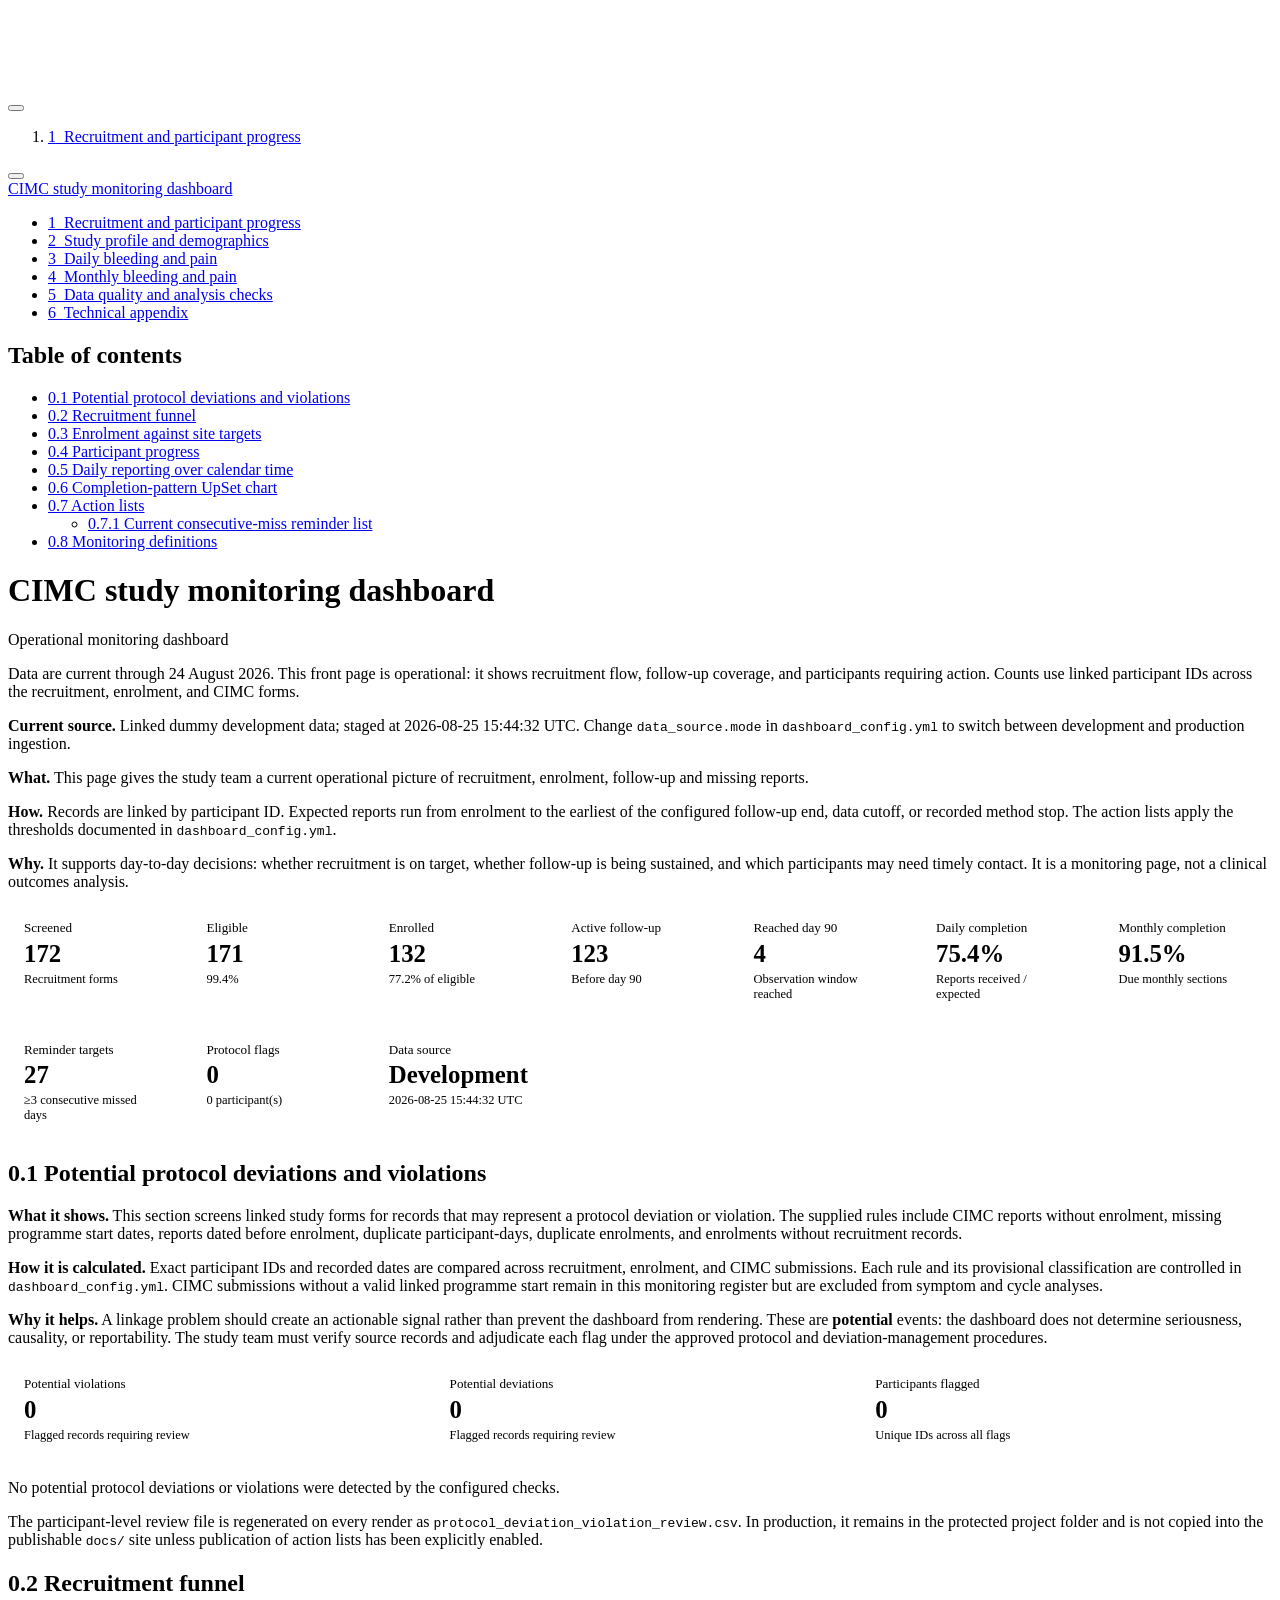
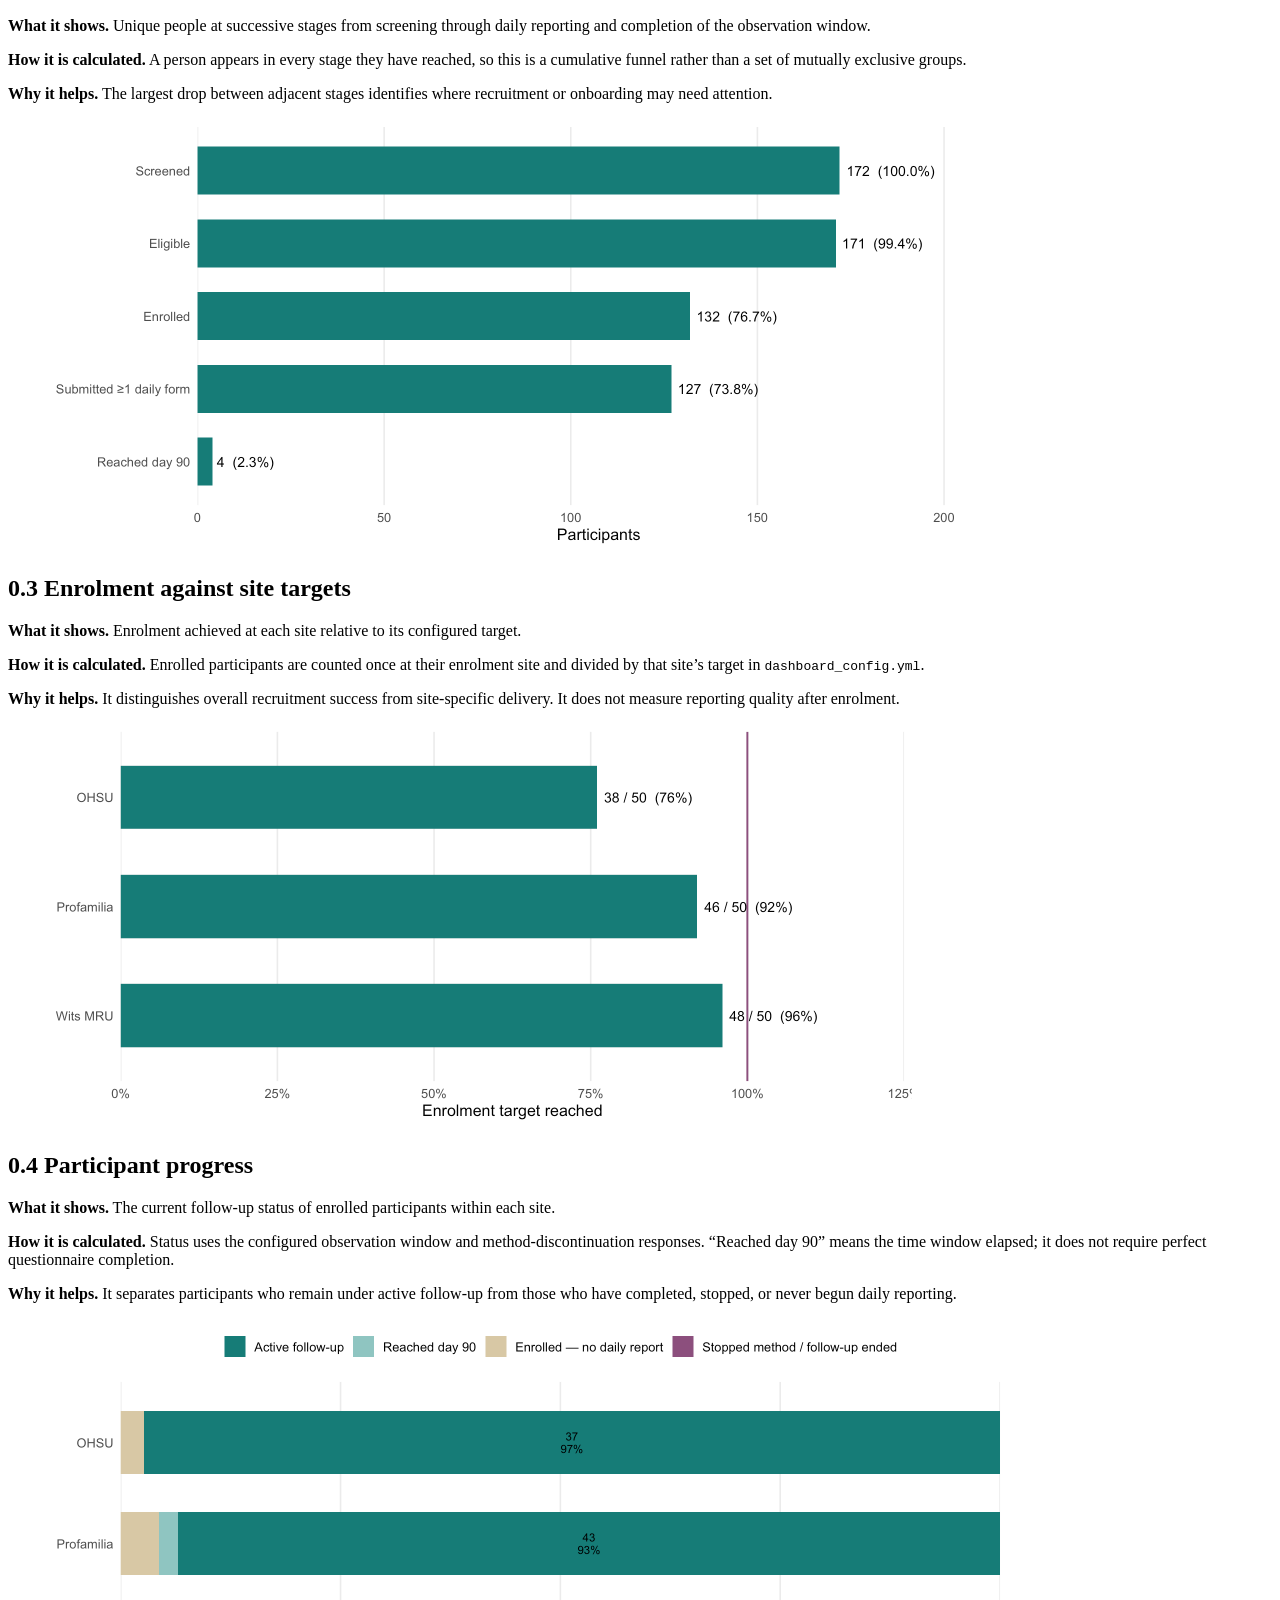
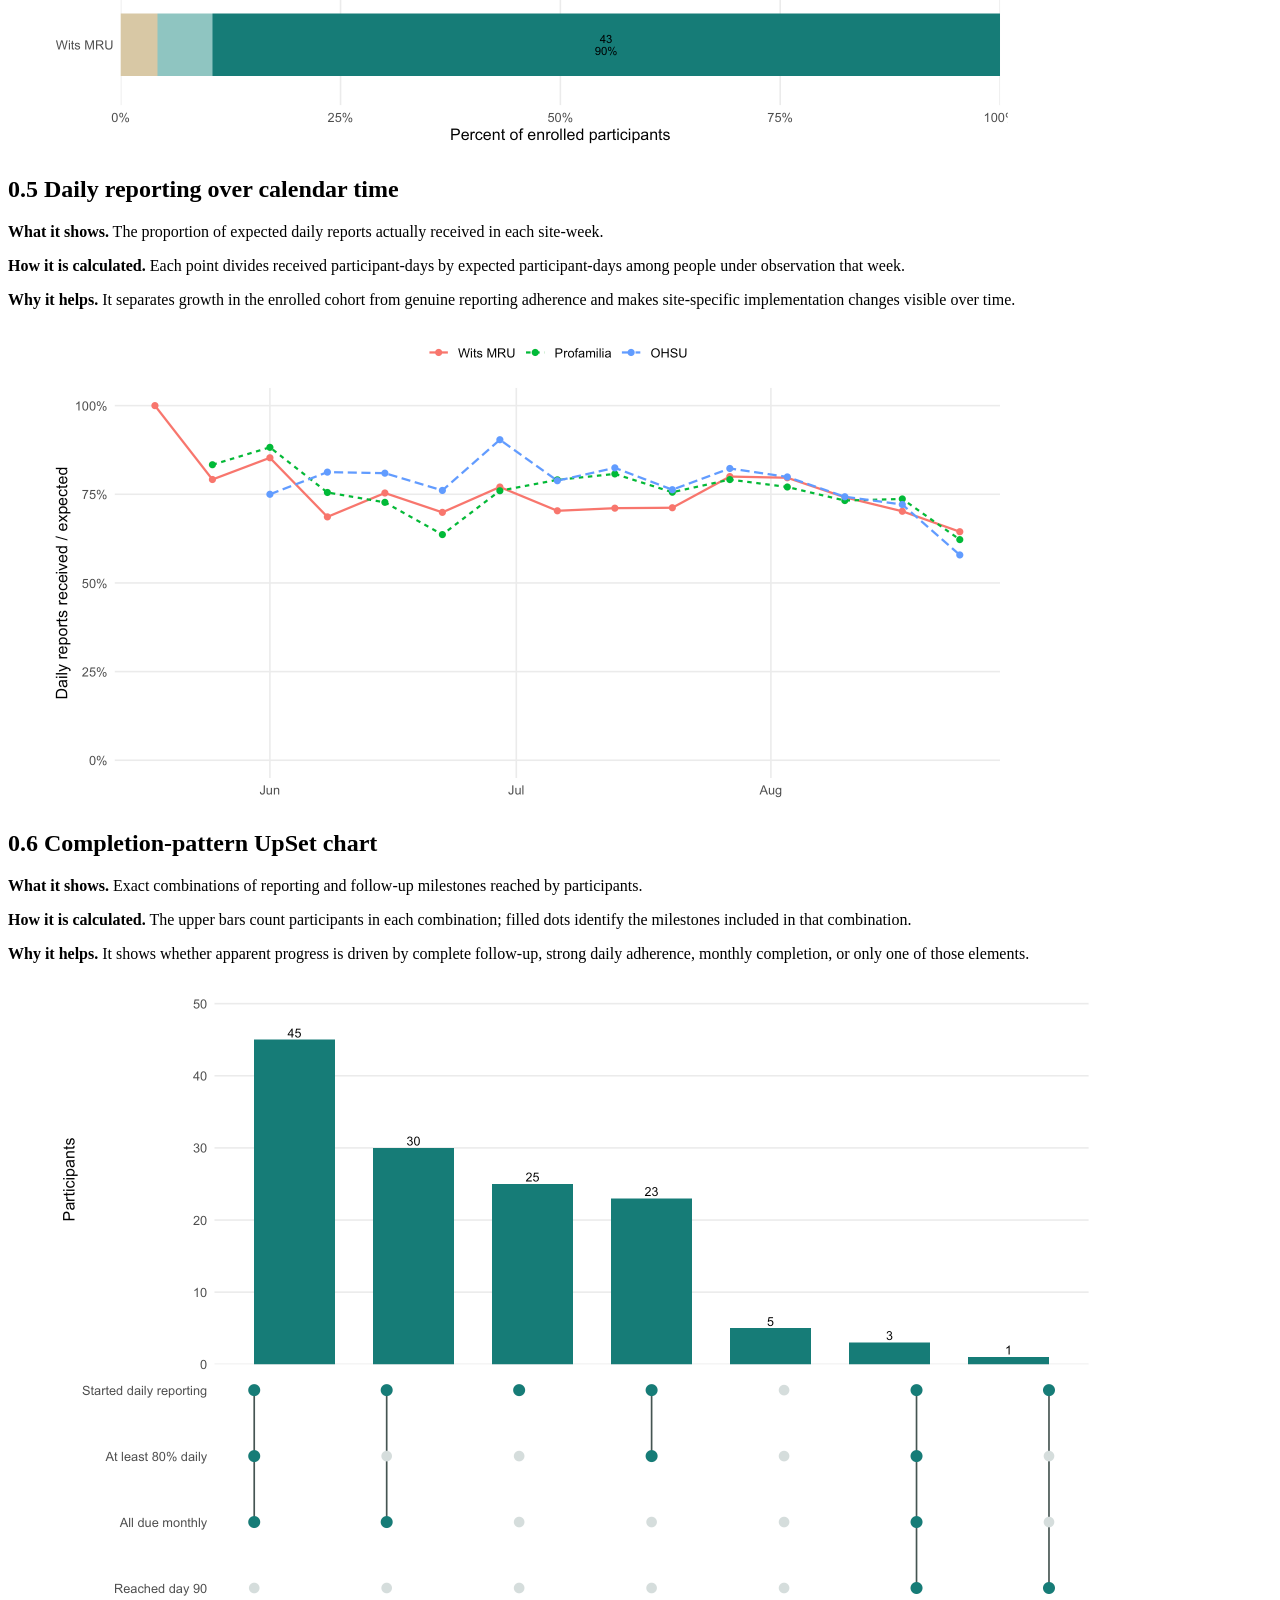
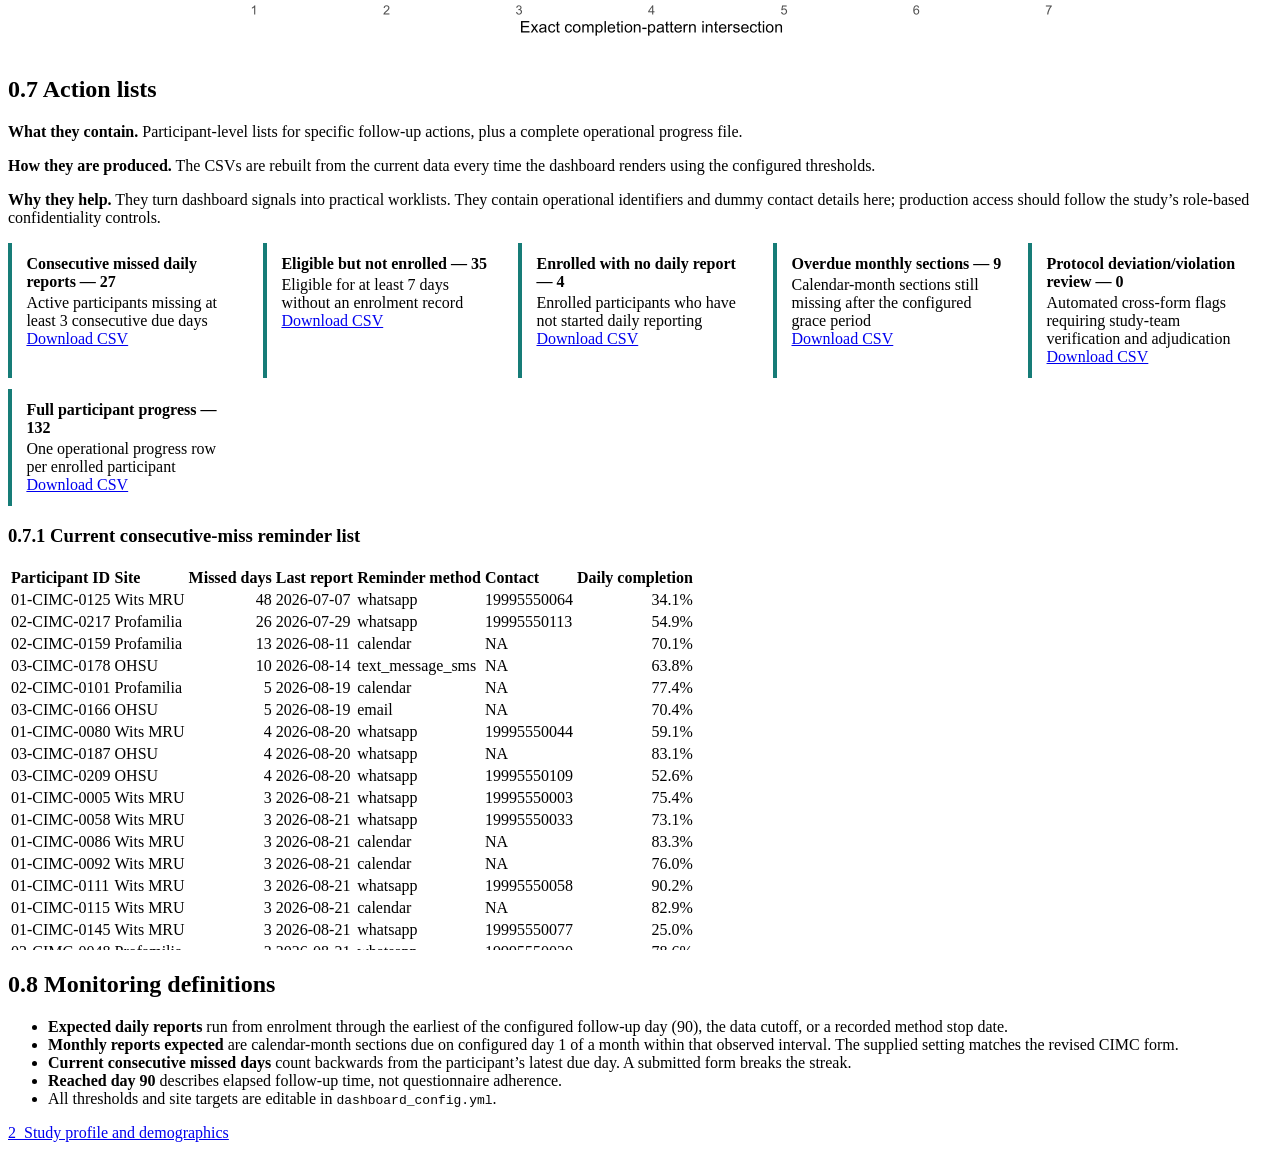
==== docs/index.html @ 1afdba1d "Add protocol monitoring and robust ePRO ingest Add configurable protocol deviation/violation screeni" ====
<!DOCTYPE html>
<html xmlns="http://www.w3.org/1999/xhtml" lang="en" xml:lang="en"><head>

<meta charset="utf-8">
<meta name="generator" content="quarto-1.8.27">

<meta name="viewport" content="width=device-width, initial-scale=1.0, user-scalable=yes">


<title>CIMC study monitoring dashboard</title>
<style>
code{white-space: pre-wrap;}
span.smallcaps{font-variant: small-caps;}
div.columns{display: flex; gap: min(4vw, 1.5em);}
div.column{flex: auto; overflow-x: auto;}
div.hanging-indent{margin-left: 1.5em; text-indent: -1.5em;}
ul.task-list{list-style: none;}
ul.task-list li input[type="checkbox"] {
  width: 0.8em;
  margin: 0 0.8em 0.2em -1em; /* quarto-specific, see https://github.com/quarto-dev/quarto-cli/issues/4556 */ 
  vertical-align: middle;
}
</style>


<script src="site_libs/quarto-nav/quarto-nav.js"></script>
<script src="site_libs/quarto-nav/headroom.min.js"></script>
<script src="site_libs/clipboard/clipboard.min.js"></script>
<script src="site_libs/quarto-search/autocomplete.umd.js"></script>
<script src="site_libs/quarto-search/fuse.min.js"></script>
<script src="site_libs/quarto-search/quarto-search.js"></script>
<meta name="quarto:offset" content="./">
<link href="./study_statistics.html" rel="next">
<script src="site_libs/quarto-html/quarto.js" type="module"></script>
<script src="site_libs/quarto-html/tabsets/tabsets.js" type="module"></script>
<script src="site_libs/quarto-html/axe/axe-check.js" type="module"></script>
<script src="site_libs/quarto-html/popper.min.js"></script>
<script src="site_libs/quarto-html/tippy.umd.min.js"></script>
<script src="site_libs/quarto-html/anchor.min.js"></script>
<link href="site_libs/quarto-html/tippy.css" rel="stylesheet">
<link href="site_libs/quarto-html/quarto-syntax-highlighting-ed96de9b727972fe78a7b5d16c58bf87.css" rel="stylesheet" id="quarto-text-highlighting-styles">
<script src="site_libs/bootstrap/bootstrap.min.js"></script>
<link href="site_libs/bootstrap/bootstrap-icons.css" rel="stylesheet">
<link href="site_libs/bootstrap/bootstrap-27c261d06b905028a18691de25d09dde.min.css" rel="stylesheet" append-hash="true" id="quarto-bootstrap" data-mode="light">
<script id="quarto-search-options" type="application/json">{
  "location": "sidebar",
  "copy-button": false,
  "collapse-after": 3,
  "panel-placement": "start",
  "type": "textbox",
  "limit": 50,
  "keyboard-shortcut": [
    "f",
    "/",
    "s"
  ],
  "show-item-context": false,
  "language": {
    "search-no-results-text": "No results",
    "search-matching-documents-text": "matching documents",
    "search-copy-link-title": "Copy link to search",
    "search-hide-matches-text": "Hide additional matches",
    "search-more-match-text": "more match in this document",
    "search-more-matches-text": "more matches in this document",
    "search-clear-button-title": "Clear",
    "search-text-placeholder": "",
    "search-detached-cancel-button-title": "Cancel",
    "search-submit-button-title": "Submit",
    "search-label": "Search"
  }
}</script>


<link rel="stylesheet" href="monitoring.css">
</head>

<body class="nav-sidebar floating quarto-light">

<div id="quarto-search-results"></div>
  <header id="quarto-header" class="headroom fixed-top">
  <nav class="quarto-secondary-nav">
    <div class="container-fluid d-flex">
      <button type="button" class="quarto-btn-toggle btn" data-bs-toggle="collapse" role="button" data-bs-target=".quarto-sidebar-collapse-item" aria-controls="quarto-sidebar" aria-expanded="false" aria-label="Toggle sidebar navigation" onclick="if (window.quartoToggleHeadroom) { window.quartoToggleHeadroom(); }">
        <i class="bi bi-layout-text-sidebar-reverse"></i>
      </button>
        <nav class="quarto-page-breadcrumbs" aria-label="breadcrumb"><ol class="breadcrumb"><li class="breadcrumb-item"><a href="./index.html"><span class="chapter-number">1</span>&nbsp; <span class="chapter-title">Recruitment and participant progress</span></a></li></ol></nav>
        <a class="flex-grow-1" role="navigation" data-bs-toggle="collapse" data-bs-target=".quarto-sidebar-collapse-item" aria-controls="quarto-sidebar" aria-expanded="false" aria-label="Toggle sidebar navigation" onclick="if (window.quartoToggleHeadroom) { window.quartoToggleHeadroom(); }">      
        </a>
      <button type="button" class="btn quarto-search-button" aria-label="Search" onclick="window.quartoOpenSearch();">
        <i class="bi bi-search"></i>
      </button>
    </div>
  </nav>
</header>
<!-- content -->
<div id="quarto-content" class="quarto-container page-columns page-rows-contents page-layout-article">
<!-- sidebar -->
  <nav id="quarto-sidebar" class="sidebar collapse collapse-horizontal quarto-sidebar-collapse-item sidebar-navigation floating overflow-auto">
    <div class="pt-lg-2 mt-2 text-left sidebar-header">
    <div class="sidebar-title mb-0 py-0">
      <a href="./">CIMC study monitoring dashboard</a> 
    </div>
      </div>
        <div class="mt-2 flex-shrink-0 align-items-center">
        <div class="sidebar-search">
        <div id="quarto-search" class="" title="Search"></div>
        </div>
        </div>
    <div class="sidebar-menu-container"> 
    <ul class="list-unstyled mt-1">
        <li class="sidebar-item">
  <div class="sidebar-item-container"> 
  <a href="./index.html" class="sidebar-item-text sidebar-link active">
 <span class="menu-text"><span class="chapter-number">1</span>&nbsp; <span class="chapter-title">Recruitment and participant progress</span></span></a>
  </div>
</li>
        <li class="sidebar-item">
  <div class="sidebar-item-container"> 
  <a href="./study_statistics.html" class="sidebar-item-text sidebar-link">
 <span class="menu-text"><span class="chapter-number">2</span>&nbsp; <span class="chapter-title">Study profile and demographics</span></span></a>
  </div>
</li>
        <li class="sidebar-item">
  <div class="sidebar-item-container"> 
  <a href="./menstrual_epro_daily_monthly_analysis.html" class="sidebar-item-text sidebar-link">
 <span class="menu-text"><span class="chapter-number">3</span>&nbsp; <span class="chapter-title">Daily bleeding and pain</span></span></a>
  </div>
</li>
        <li class="sidebar-item">
  <div class="sidebar-item-container"> 
  <a href="./monthly_epro_analysis.html" class="sidebar-item-text sidebar-link">
 <span class="menu-text"><span class="chapter-number">4</span>&nbsp; <span class="chapter-title">Monthly bleeding and pain</span></span></a>
  </div>
</li>
        <li class="sidebar-item">
  <div class="sidebar-item-container"> 
  <a href="./data_quality.html" class="sidebar-item-text sidebar-link">
 <span class="menu-text"><span class="chapter-number">5</span>&nbsp; <span class="chapter-title">Data quality and analysis checks</span></span></a>
  </div>
</li>
        <li class="sidebar-item">
  <div class="sidebar-item-container"> 
  <a href="./technical_appendix.html" class="sidebar-item-text sidebar-link">
 <span class="menu-text"><span class="chapter-number">6</span>&nbsp; <span class="chapter-title">Technical appendix</span></span></a>
  </div>
</li>
    </ul>
    </div>
</nav>
<div id="quarto-sidebar-glass" class="quarto-sidebar-collapse-item" data-bs-toggle="collapse" data-bs-target=".quarto-sidebar-collapse-item"></div>
<!-- margin-sidebar -->
    <div id="quarto-margin-sidebar" class="sidebar margin-sidebar">
        <nav id="TOC" role="doc-toc" class="toc-active">
    <h2 id="toc-title">Table of contents</h2>
   
  <ul>
  <li><a href="#potential-protocol-deviations-and-violations" id="toc-potential-protocol-deviations-and-violations" class="nav-link active" data-scroll-target="#potential-protocol-deviations-and-violations"><span class="header-section-number">0.1</span> Potential protocol deviations and violations</a></li>
  <li><a href="#recruitment-funnel" id="toc-recruitment-funnel" class="nav-link" data-scroll-target="#recruitment-funnel"><span class="header-section-number">0.2</span> Recruitment funnel</a></li>
  <li><a href="#enrolment-against-site-targets" id="toc-enrolment-against-site-targets" class="nav-link" data-scroll-target="#enrolment-against-site-targets"><span class="header-section-number">0.3</span> Enrolment against site targets</a></li>
  <li><a href="#participant-progress" id="toc-participant-progress" class="nav-link" data-scroll-target="#participant-progress"><span class="header-section-number">0.4</span> Participant progress</a></li>
  <li><a href="#daily-reporting-over-calendar-time" id="toc-daily-reporting-over-calendar-time" class="nav-link" data-scroll-target="#daily-reporting-over-calendar-time"><span class="header-section-number">0.5</span> Daily reporting over calendar time</a></li>
  <li><a href="#completion-pattern-upset-chart" id="toc-completion-pattern-upset-chart" class="nav-link" data-scroll-target="#completion-pattern-upset-chart"><span class="header-section-number">0.6</span> Completion-pattern UpSet chart</a></li>
  <li><a href="#action-lists" id="toc-action-lists" class="nav-link" data-scroll-target="#action-lists"><span class="header-section-number">0.7</span> Action lists</a>
  <ul class="collapse">
  <li><a href="#current-consecutive-miss-reminder-list" id="toc-current-consecutive-miss-reminder-list" class="nav-link" data-scroll-target="#current-consecutive-miss-reminder-list"><span class="header-section-number">0.7.1</span> Current consecutive-miss reminder list</a></li>
  </ul></li>
  <li><a href="#monitoring-definitions" id="toc-monitoring-definitions" class="nav-link" data-scroll-target="#monitoring-definitions"><span class="header-section-number">0.8</span> Monitoring definitions</a></li>
  </ul>
</nav>
    </div>
<!-- main -->
<main class="content" id="quarto-document-content">

<header id="title-block-header" class="quarto-title-block default">
<div class="quarto-title">
<h1 class="title">CIMC study monitoring dashboard</h1>
<p class="subtitle lead">Operational monitoring dashboard</p>
</div>



<div class="quarto-title-meta">

    
  
    
  </div>
  


</header>


<p>Data are current through 24 August 2026. This front page is operational: it shows recruitment flow, follow-up coverage, and participants requiring action. Counts use linked participant IDs across the recruitment, enrolment, and CIMC forms.</p>
<p><strong>Current source.</strong> Linked dummy development data; staged at 2026-08-25 15:44:32 UTC. Change <code>data_source.mode</code> in <code>dashboard_config.yml</code> to switch between development and production ingestion.</p>
<p><strong>What.</strong> This page gives the study team a current operational picture of recruitment, enrolment, follow-up and missing reports.</p>
<p><strong>How.</strong> Records are linked by participant ID. Expected reports run from enrolment to the earliest of the configured follow-up end, data cutoff, or recorded method stop. The action lists apply the thresholds documented in <code>dashboard_config.yml</code>.</p>
<p><strong>Why.</strong> It supports day-to-day decisions: whether recruitment is on target, whether follow-up is being sustained, and which participants may need timely contact. It is a monitoring page, not a clinical outcomes analysis.</p>
<div class="monitor-kpis">
  <div class="monitor-kpi">
    <div class="monitor-kpi-label">Screened</div>
    <div class="monitor-kpi-value">172</div>
    <div class="monitor-kpi-note">Recruitment forms</div>
  </div>
  <div class="monitor-kpi">
    <div class="monitor-kpi-label">Eligible</div>
    <div class="monitor-kpi-value">171</div>
    <div class="monitor-kpi-note">99.4%</div>
  </div>
  <div class="monitor-kpi">
    <div class="monitor-kpi-label">Enrolled</div>
    <div class="monitor-kpi-value">132</div>
    <div class="monitor-kpi-note">77.2% of eligible</div>
  </div>
  <div class="monitor-kpi">
    <div class="monitor-kpi-label">Active follow-up</div>
    <div class="monitor-kpi-value">123</div>
    <div class="monitor-kpi-note">Before day 90</div>
  </div>
  <div class="monitor-kpi">
    <div class="monitor-kpi-label">Reached day 90</div>
    <div class="monitor-kpi-value">4</div>
    <div class="monitor-kpi-note">Observation window reached</div>
  </div>
  <div class="monitor-kpi">
    <div class="monitor-kpi-label">Daily completion</div>
    <div class="monitor-kpi-value">75.4%</div>
    <div class="monitor-kpi-note">Reports received / expected</div>
  </div>
  <div class="monitor-kpi">
    <div class="monitor-kpi-label">Monthly completion</div>
    <div class="monitor-kpi-value">91.5%</div>
    <div class="monitor-kpi-note">Due monthly sections</div>
  </div>
  <div class="monitor-kpi">
    <div class="monitor-kpi-label">Reminder targets</div>
    <div class="monitor-kpi-value">27</div>
    <div class="monitor-kpi-note">≥3 consecutive missed days</div>
  </div>
  <div class="monitor-kpi">
    <div class="monitor-kpi-label">Protocol flags</div>
    <div class="monitor-kpi-value">0</div>
    <div class="monitor-kpi-note">0 participant(s)</div>
  </div>
  <div class="monitor-kpi">
    <div class="monitor-kpi-label">Data source</div>
    <div class="monitor-kpi-value">Development</div>
    <div class="monitor-kpi-note">2026-08-25 15:44:32 UTC</div>
  </div>
</div>
<section id="potential-protocol-deviations-and-violations" class="level2" data-number="0.1">
<h2 data-number="0.1" class="anchored" data-anchor-id="potential-protocol-deviations-and-violations"><span class="header-section-number">0.1</span> Potential protocol deviations and violations</h2>
<p><strong>What it shows.</strong> This section screens linked study forms for records that may represent a protocol deviation or violation. The supplied rules include CIMC reports without enrolment, missing programme start dates, reports dated before enrolment, duplicate participant-days, duplicate enrolments, and enrolments without recruitment records.</p>
<p><strong>How it is calculated.</strong> Exact participant IDs and recorded dates are compared across recruitment, enrolment, and CIMC submissions. Each rule and its provisional classification are controlled in <code>dashboard_config.yml</code>. CIMC submissions without a valid linked programme start remain in this monitoring register but are excluded from symptom and cycle analyses.</p>
<p><strong>Why it helps.</strong> A linkage problem should create an actionable signal rather than prevent the dashboard from rendering. These are <strong>potential</strong> events: the dashboard does not determine seriousness, causality, or reportability. The study team must verify source records and adjudicate each flag under the approved protocol and deviation-management procedures.</p>
<div class="monitor-kpis">
  <div class="monitor-kpi">
    <div class="monitor-kpi-label">Potential violations</div>
    <div class="monitor-kpi-value">0</div>
    <div class="monitor-kpi-note">Flagged records requiring review</div>
  </div>
  <div class="monitor-kpi">
    <div class="monitor-kpi-label">Potential deviations</div>
    <div class="monitor-kpi-value">0</div>
    <div class="monitor-kpi-note">Flagged records requiring review</div>
  </div>
  <div class="monitor-kpi">
    <div class="monitor-kpi-label">Participants flagged</div>
    <div class="monitor-kpi-value">0</div>
    <div class="monitor-kpi-note">Unique IDs across all flags</div>
  </div>
</div>
<p>No potential protocol deviations or violations were detected by the configured checks.</p>
<p>The participant-level review file is regenerated on every render as <code>protocol_deviation_violation_review.csv</code>. In production, it remains in the protected project folder and is not copied into the publishable <code>docs/</code> site unless publication of action lists has been explicitly enabled.</p>
</section>
<section id="recruitment-funnel" class="level2" data-number="0.2">
<h2 data-number="0.2" class="anchored" data-anchor-id="recruitment-funnel"><span class="header-section-number">0.2</span> Recruitment funnel</h2>
<p><strong>What it shows.</strong> Unique people at successive stages from screening through daily reporting and completion of the observation window.</p>
<p><strong>How it is calculated.</strong> A person appears in every stage they have reached, so this is a cumulative funnel rather than a set of mutually exclusive groups.</p>
<p><strong>Why it helps.</strong> The largest drop between adjacent stages identifies where recruitment or onboarding may need attention.</p>
<div class="cell">
<div class="cell-output-display">
<div>
<figure class="figure">
<p><img src="index_files/figure-html/recruitment-funnel-1.png" class="img-fluid figure-img" width="960"></p>
</figure>
</div>
</div>
</div>
</section>
<section id="enrolment-against-site-targets" class="level2" data-number="0.3">
<h2 data-number="0.3" class="anchored" data-anchor-id="enrolment-against-site-targets"><span class="header-section-number">0.3</span> Enrolment against site targets</h2>
<p><strong>What it shows.</strong> Enrolment achieved at each site relative to its configured target.</p>
<p><strong>How it is calculated.</strong> Enrolled participants are counted once at their enrolment site and divided by that site’s target in <code>dashboard_config.yml</code>.</p>
<p><strong>Why it helps.</strong> It distinguishes overall recruitment success from site-specific delivery. It does not measure reporting quality after enrolment.</p>
<div class="cell">
<div class="cell-output-display">
<div>
<figure class="figure">
<p><img src="index_files/figure-html/site-enrolment-targets-1.png" class="img-fluid figure-img" width="864"></p>
</figure>
</div>
</div>
</div>
</section>
<section id="participant-progress" class="level2" data-number="0.4">
<h2 data-number="0.4" class="anchored" data-anchor-id="participant-progress"><span class="header-section-number">0.4</span> Participant progress</h2>
<p><strong>What it shows.</strong> The current follow-up status of enrolled participants within each site.</p>
<p><strong>How it is calculated.</strong> Status uses the configured observation window and method-discontinuation responses. “Reached day 90” means the time window elapsed; it does not require perfect questionnaire completion.</p>
<p><strong>Why it helps.</strong> It separates participants who remain under active follow-up from those who have completed, stopped, or never begun daily reporting.</p>
<div class="cell">
<div class="cell-output-display">
<div>
<figure class="figure">
<p><img src="index_files/figure-html/participant-status-1.png" class="img-fluid figure-img" width="960"></p>
</figure>
</div>
</div>
</div>
</section>
<section id="daily-reporting-over-calendar-time" class="level2" data-number="0.5">
<h2 data-number="0.5" class="anchored" data-anchor-id="daily-reporting-over-calendar-time"><span class="header-section-number">0.5</span> Daily reporting over calendar time</h2>
<p><strong>What it shows.</strong> The proportion of expected daily reports actually received in each site-week.</p>
<p><strong>How it is calculated.</strong> Each point divides received participant-days by expected participant-days among people under observation that week.</p>
<p><strong>Why it helps.</strong> It separates growth in the enrolled cohort from genuine reporting adherence and makes site-specific implementation changes visible over time.</p>
<div class="cell">
<div class="cell-output-display">
<div>
<figure class="figure">
<p><img src="index_files/figure-html/weekly-daily-completion-1.png" class="img-fluid figure-img" width="960"></p>
</figure>
</div>
</div>
</div>
</section>
<section id="completion-pattern-upset-chart" class="level2" data-number="0.6">
<h2 data-number="0.6" class="anchored" data-anchor-id="completion-pattern-upset-chart"><span class="header-section-number">0.6</span> Completion-pattern UpSet chart</h2>
<p><strong>What it shows.</strong> Exact combinations of reporting and follow-up milestones reached by participants.</p>
<p><strong>How it is calculated.</strong> The upper bars count participants in each combination; filled dots identify the milestones included in that combination.</p>
<p><strong>Why it helps.</strong> It shows whether apparent progress is driven by complete follow-up, strong daily adherence, monthly completion, or only one of those elements.</p>
<div class="cell">
<div class="cell-output-display">
<div>
<figure class="figure">
<p><img src="index_files/figure-html/completion-upset-1.png" class="img-fluid figure-img" width="1056"></p>
</figure>
</div>
</div>
</div>
</section>
<section id="action-lists" class="level2" data-number="0.7">
<h2 data-number="0.7" class="anchored" data-anchor-id="action-lists"><span class="header-section-number">0.7</span> Action lists</h2>
<p><strong>What they contain.</strong> Participant-level lists for specific follow-up actions, plus a complete operational progress file.</p>
<p><strong>How they are produced.</strong> The CSVs are rebuilt from the current data every time the dashboard renders using the configured thresholds.</p>
<p><strong>Why they help.</strong> They turn dashboard signals into practical worklists. They contain operational identifiers and dummy contact details here; production access should follow the study’s role-based confidentiality controls.</p>
<div class="monitor-downloads">
  <div class="monitor-download">
    <strong>Consecutive missed daily reports — 27</strong>
    <div class="small text-muted">Active participants missing at least 3 consecutive due days</div>
    <a href="reminder_targets_3_consecutive_missed_days.csv" download="reminder_targets_3_consecutive_missed_days.csv">Download CSV</a>
  </div>
  <div class="monitor-download">
    <strong>Eligible but not enrolled — 35</strong>
    <div class="small text-muted">Eligible for at least 7 days without an enrolment record</div>
    <a href="eligible_not_enrolled_targets.csv" download="eligible_not_enrolled_targets.csv">Download CSV</a>
  </div>
  <div class="monitor-download">
    <strong>Enrolled with no daily report — 4</strong>
    <div class="small text-muted">Enrolled participants who have not started daily reporting</div>
    <a href="enrolled_no_daily_submission_targets.csv" download="enrolled_no_daily_submission_targets.csv">Download CSV</a>
  </div>
  <div class="monitor-download">
    <strong>Overdue monthly sections — 9</strong>
    <div class="small text-muted">Calendar-month sections still missing after the configured grace period</div>
    <a href="monthly_report_due_targets.csv" download="monthly_report_due_targets.csv">Download CSV</a>
  </div>
  <div class="monitor-download">
    <strong>Protocol deviation/violation review — 0</strong>
    <div class="small text-muted">Automated cross-form flags requiring study-team verification and adjudication</div>
    <a href="protocol_deviation_violation_review.csv" download="protocol_deviation_violation_review.csv">Download CSV</a>
  </div>
  <div class="monitor-download">
    <strong>Full participant progress — 132</strong>
    <div class="small text-muted">One operational progress row per enrolled participant</div>
    <a href="participant_progress_summary.csv" download="participant_progress_summary.csv">Download CSV</a>
  </div>
</div>
<section id="current-consecutive-miss-reminder-list" class="level3" data-number="0.7.1">
<h3 data-number="0.7.1" class="anchored" data-anchor-id="current-consecutive-miss-reminder-list"><span class="header-section-number">0.7.1</span> Current consecutive-miss reminder list</h3>
<div class="monitor-table-scroll">
<table>
<thead>
<tr>
<th style="text-align:left;">
Participant ID
</th>
<th style="text-align:left;">
Site
</th>
<th style="text-align:right;">
Missed days
</th>
<th style="text-align:left;">
Last report
</th>
<th style="text-align:left;">
Reminder method
</th>
<th style="text-align:left;">
Contact
</th>
<th style="text-align:right;">
Daily completion
</th>
</tr>
</thead>
<tbody>
<tr>
<td style="text-align:left;">
01-CIMC-0125
</td>
<td style="text-align:left;">
Wits MRU
</td>
<td style="text-align:right;">
48
</td>
<td style="text-align:left;">
2026-07-07
</td>
<td style="text-align:left;">
whatsapp
</td>
<td style="text-align:left;">
19995550064
</td>
<td style="text-align:right;">
34.1%
</td>
</tr>
<tr>
<td style="text-align:left;">
02-CIMC-0217
</td>
<td style="text-align:left;">
Profamilia
</td>
<td style="text-align:right;">
26
</td>
<td style="text-align:left;">
2026-07-29
</td>
<td style="text-align:left;">
whatsapp
</td>
<td style="text-align:left;">
19995550113
</td>
<td style="text-align:right;">
54.9%
</td>
</tr>
<tr>
<td style="text-align:left;">
02-CIMC-0159
</td>
<td style="text-align:left;">
Profamilia
</td>
<td style="text-align:right;">
13
</td>
<td style="text-align:left;">
2026-08-11
</td>
<td style="text-align:left;">
calendar
</td>
<td style="text-align:left;">
NA
</td>
<td style="text-align:right;">
70.1%
</td>
</tr>
<tr>
<td style="text-align:left;">
03-CIMC-0178
</td>
<td style="text-align:left;">
OHSU
</td>
<td style="text-align:right;">
10
</td>
<td style="text-align:left;">
2026-08-14
</td>
<td style="text-align:left;">
text_message_sms
</td>
<td style="text-align:left;">
NA
</td>
<td style="text-align:right;">
63.8%
</td>
</tr>
<tr>
<td style="text-align:left;">
02-CIMC-0101
</td>
<td style="text-align:left;">
Profamilia
</td>
<td style="text-align:right;">
5
</td>
<td style="text-align:left;">
2026-08-19
</td>
<td style="text-align:left;">
calendar
</td>
<td style="text-align:left;">
NA
</td>
<td style="text-align:right;">
77.4%
</td>
</tr>
<tr>
<td style="text-align:left;">
03-CIMC-0166
</td>
<td style="text-align:left;">
OHSU
</td>
<td style="text-align:right;">
5
</td>
<td style="text-align:left;">
2026-08-19
</td>
<td style="text-align:left;">
email
</td>
<td style="text-align:left;">
NA
</td>
<td style="text-align:right;">
70.4%
</td>
</tr>
<tr>
<td style="text-align:left;">
01-CIMC-0080
</td>
<td style="text-align:left;">
Wits MRU
</td>
<td style="text-align:right;">
4
</td>
<td style="text-align:left;">
2026-08-20
</td>
<td style="text-align:left;">
whatsapp
</td>
<td style="text-align:left;">
19995550044
</td>
<td style="text-align:right;">
59.1%
</td>
</tr>
<tr>
<td style="text-align:left;">
03-CIMC-0187
</td>
<td style="text-align:left;">
OHSU
</td>
<td style="text-align:right;">
4
</td>
<td style="text-align:left;">
2026-08-20
</td>
<td style="text-align:left;">
whatsapp
</td>
<td style="text-align:left;">
NA
</td>
<td style="text-align:right;">
83.1%
</td>
</tr>
<tr>
<td style="text-align:left;">
03-CIMC-0209
</td>
<td style="text-align:left;">
OHSU
</td>
<td style="text-align:right;">
4
</td>
<td style="text-align:left;">
2026-08-20
</td>
<td style="text-align:left;">
whatsapp
</td>
<td style="text-align:left;">
19995550109
</td>
<td style="text-align:right;">
52.6%
</td>
</tr>
<tr>
<td style="text-align:left;">
01-CIMC-0005
</td>
<td style="text-align:left;">
Wits MRU
</td>
<td style="text-align:right;">
3
</td>
<td style="text-align:left;">
2026-08-21
</td>
<td style="text-align:left;">
whatsapp
</td>
<td style="text-align:left;">
19995550003
</td>
<td style="text-align:right;">
75.4%
</td>
</tr>
<tr>
<td style="text-align:left;">
01-CIMC-0058
</td>
<td style="text-align:left;">
Wits MRU
</td>
<td style="text-align:right;">
3
</td>
<td style="text-align:left;">
2026-08-21
</td>
<td style="text-align:left;">
whatsapp
</td>
<td style="text-align:left;">
19995550033
</td>
<td style="text-align:right;">
73.1%
</td>
</tr>
<tr>
<td style="text-align:left;">
01-CIMC-0086
</td>
<td style="text-align:left;">
Wits MRU
</td>
<td style="text-align:right;">
3
</td>
<td style="text-align:left;">
2026-08-21
</td>
<td style="text-align:left;">
calendar
</td>
<td style="text-align:left;">
NA
</td>
<td style="text-align:right;">
83.3%
</td>
</tr>
<tr>
<td style="text-align:left;">
01-CIMC-0092
</td>
<td style="text-align:left;">
Wits MRU
</td>
<td style="text-align:right;">
3
</td>
<td style="text-align:left;">
2026-08-21
</td>
<td style="text-align:left;">
calendar
</td>
<td style="text-align:left;">
NA
</td>
<td style="text-align:right;">
76.0%
</td>
</tr>
<tr>
<td style="text-align:left;">
01-CIMC-0111
</td>
<td style="text-align:left;">
Wits MRU
</td>
<td style="text-align:right;">
3
</td>
<td style="text-align:left;">
2026-08-21
</td>
<td style="text-align:left;">
whatsapp
</td>
<td style="text-align:left;">
19995550058
</td>
<td style="text-align:right;">
90.2%
</td>
</tr>
<tr>
<td style="text-align:left;">
01-CIMC-0115
</td>
<td style="text-align:left;">
Wits MRU
</td>
<td style="text-align:right;">
3
</td>
<td style="text-align:left;">
2026-08-21
</td>
<td style="text-align:left;">
calendar
</td>
<td style="text-align:left;">
NA
</td>
<td style="text-align:right;">
82.9%
</td>
</tr>
<tr>
<td style="text-align:left;">
01-CIMC-0145
</td>
<td style="text-align:left;">
Wits MRU
</td>
<td style="text-align:right;">
3
</td>
<td style="text-align:left;">
2026-08-21
</td>
<td style="text-align:left;">
whatsapp
</td>
<td style="text-align:left;">
19995550077
</td>
<td style="text-align:right;">
25.0%
</td>
</tr>
<tr>
<td style="text-align:left;">
02-CIMC-0048
</td>
<td style="text-align:left;">
Profamilia
</td>
<td style="text-align:right;">
3
</td>
<td style="text-align:left;">
2026-08-21
</td>
<td style="text-align:left;">
whatsapp
</td>
<td style="text-align:left;">
19995550030
</td>
<td style="text-align:right;">
78.6%
</td>
</tr>
<tr>
<td style="text-align:left;">
02-CIMC-0060
</td>
<td style="text-align:left;">
Profamilia
</td>
<td style="text-align:right;">
3
</td>
<td style="text-align:left;">
2026-08-21
</td>
<td style="text-align:left;">
no_reminder
</td>
<td style="text-align:left;">
NA
</td>
<td style="text-align:right;">
88.6%
</td>
</tr>
<tr>
<td style="text-align:left;">
02-CIMC-0142
</td>
<td style="text-align:left;">
Profamilia
</td>
<td style="text-align:right;">
3
</td>
<td style="text-align:left;">
2026-08-21
</td>
<td style="text-align:left;">
calendar
</td>
<td style="text-align:left;">
NA
</td>
<td style="text-align:right;">
88.7%
</td>
</tr>
<tr>
<td style="text-align:left;">
02-CIMC-0182
</td>
<td style="text-align:left;">
Profamilia
</td>
<td style="text-align:right;">
3
</td>
<td style="text-align:left;">
2026-08-21
</td>
<td style="text-align:left;">
whatsapp
</td>
<td style="text-align:left;">
19995550094
</td>
<td style="text-align:right;">
52.6%
</td>
</tr>
<tr>
<td style="text-align:left;">
02-CIMC-0243
</td>
<td style="text-align:left;">
Profamilia
</td>
<td style="text-align:right;">
3
</td>
<td style="text-align:left;">
2026-08-21
</td>
<td style="text-align:left;">
calendar
</td>
<td style="text-align:left;">
NA
</td>
<td style="text-align:right;">
58.3%
</td>
</tr>
<tr>
<td style="text-align:left;">
03-CIMC-0033
</td>
<td style="text-align:left;">
OHSU
</td>
<td style="text-align:right;">
3
</td>
<td style="text-align:left;">
2026-08-21
</td>
<td style="text-align:left;">
whatsapp
</td>
<td style="text-align:left;">
NA
</td>
<td style="text-align:right;">
85.7%
</td>
</tr>
<tr>
<td style="text-align:left;">
03-CIMC-0042
</td>
<td style="text-align:left;">
OHSU
</td>
<td style="text-align:right;">
3
</td>
<td style="text-align:left;">
2026-08-21
</td>
<td style="text-align:left;">
email
</td>
<td style="text-align:left;">
NA
</td>
<td style="text-align:right;">
25.0%
</td>
</tr>
<tr>
<td style="text-align:left;">
03-CIMC-0202
</td>
<td style="text-align:left;">
OHSU
</td>
<td style="text-align:right;">
3
</td>
<td style="text-align:left;">
2026-08-21
</td>
<td style="text-align:left;">
text_message_sms
</td>
<td style="text-align:left;">
19995550104
</td>
<td style="text-align:right;">
83.1%
</td>
</tr>
<tr>
<td style="text-align:left;">
03-CIMC-0236
</td>
<td style="text-align:left;">
OHSU
</td>
<td style="text-align:right;">
3
</td>
<td style="text-align:left;">
2026-08-21
</td>
<td style="text-align:left;">
text_message_sms
</td>
<td style="text-align:left;">
NA
</td>
<td style="text-align:right;">
62.0%
</td>
</tr>
<tr>
<td style="text-align:left;">
03-CIMC-0237
</td>
<td style="text-align:left;">
OHSU
</td>
<td style="text-align:right;">
3
</td>
<td style="text-align:left;">
2026-08-21
</td>
<td style="text-align:left;">
whatsapp
</td>
<td style="text-align:left;">
NA
</td>
<td style="text-align:right;">
81.8%
</td>
</tr>
<tr>
<td style="text-align:left;">
03-CIMC-0259
</td>
<td style="text-align:left;">
OHSU
</td>
<td style="text-align:right;">
3
</td>
<td style="text-align:left;">
2026-08-21
</td>
<td style="text-align:left;">
email
</td>
<td style="text-align:left;">
NA
</td>
<td style="text-align:right;">
50.0%
</td>
</tr>
</tbody>
</table>
</div>
</section>
</section>
<section id="monitoring-definitions" class="level2" data-number="0.8">
<h2 data-number="0.8" class="anchored" data-anchor-id="monitoring-definitions"><span class="header-section-number">0.8</span> Monitoring definitions</h2>
<ul>
<li><strong>Expected daily reports</strong> run from enrolment through the earliest of the configured follow-up day (90), the data cutoff, or a recorded method stop date.</li>
<li><strong>Monthly reports expected</strong> are calendar-month sections due on configured day 1 of a month within that observed interval. The supplied setting matches the revised CIMC form.</li>
<li><strong>Current consecutive missed days</strong> count backwards from the participant’s latest due day. A submitted form breaks the streak.</li>
<li><strong>Reached day 90</strong> describes elapsed follow-up time, not questionnaire adherence.</li>
<li>All thresholds and site targets are editable in <code>dashboard_config.yml</code>.</li>
</ul>


</section>

</main> <!-- /main -->
<script id="quarto-html-after-body" type="application/javascript">
  window.document.addEventListener("DOMContentLoaded", function (event) {
    const icon = "";
    const anchorJS = new window.AnchorJS();
    anchorJS.options = {
      placement: 'right',
      icon: icon
    };
    anchorJS.add('.anchored');
    const isCodeAnnotation = (el) => {
      for (const clz of el.classList) {
        if (clz.startsWith('code-annotation-')) {                     
          return true;
        }
      }
      return false;
    }
    const onCopySuccess = function(e) {
      // button target
      const button = e.trigger;
      // don't keep focus
      button.blur();
      // flash "checked"
      button.classList.add('code-copy-button-checked');
      var currentTitle = button.getAttribute("title");
      button.setAttribute("title", "Copied!");
      let tooltip;
      if (window.bootstrap) {
        button.setAttribute("data-bs-toggle", "tooltip");
        button.setAttribute("data-bs-placement", "left");
        button.setAttribute("data-bs-title", "Copied!");
        tooltip = new bootstrap.Tooltip(button, 
          { trigger: "manual", 
            customClass: "code-copy-button-tooltip",
            offset: [0, -8]});
        tooltip.show();    
      }
      setTimeout(function() {
        if (tooltip) {
          tooltip.hide();
          button.removeAttribute("data-bs-title");
          button.removeAttribute("data-bs-toggle");
          button.removeAttribute("data-bs-placement");
        }
        button.setAttribute("title", currentTitle);
        button.classList.remove('code-copy-button-checked');
      }, 1000);
      // clear code selection
      e.clearSelection();
    }
    const getTextToCopy = function(trigger) {
      const outerScaffold = trigger.parentElement.cloneNode(true);
      const codeEl = outerScaffold.querySelector('code');
      for (const childEl of codeEl.children) {
        if (isCodeAnnotation(childEl)) {
          childEl.remove();
        }
      }
      return codeEl.innerText;
    }
    const clipboard = new window.ClipboardJS('.code-copy-button:not([data-in-quarto-modal])', {
      text: getTextToCopy
    });
    clipboard.on('success', onCopySuccess);
    if (window.document.getElementById('quarto-embedded-source-code-modal')) {
      const clipboardModal = new window.ClipboardJS('.code-copy-button[data-in-quarto-modal]', {
        text: getTextToCopy,
        container: window.document.getElementById('quarto-embedded-source-code-modal')
      });
      clipboardModal.on('success', onCopySuccess);
    }
      var localhostRegex = new RegExp(/^(?:http|https):\/\/localhost\:?[0-9]*\//);
      var mailtoRegex = new RegExp(/^mailto:/);
        var filterRegex = new RegExp('/' + window.location.host + '/');
      var isInternal = (href) => {
          return filterRegex.test(href) || localhostRegex.test(href) || mailtoRegex.test(href);
      }
      // Inspect non-navigation links and adorn them if external
     var links = window.document.querySelectorAll('a[href]:not(.nav-link):not(.navbar-brand):not(.toc-action):not(.sidebar-link):not(.sidebar-item-toggle):not(.pagination-link):not(.no-external):not([aria-hidden]):not(.dropdown-item):not(.quarto-navigation-tool):not(.about-link)');
      for (var i=0; i<links.length; i++) {
        const link = links[i];
        if (!isInternal(link.href)) {
          // undo the damage that might have been done by quarto-nav.js in the case of
          // links that we want to consider external
          if (link.dataset.originalHref !== undefined) {
            link.href = link.dataset.originalHref;
          }
        }
      }
    function tippyHover(el, contentFn, onTriggerFn, onUntriggerFn) {
      const config = {
        allowHTML: true,
        maxWidth: 500,
        delay: 100,
        arrow: false,
        appendTo: function(el) {
            return el.parentElement;
        },
        interactive: true,
        interactiveBorder: 10,
        theme: 'quarto',
        placement: 'bottom-start',
      };
      if (contentFn) {
        config.content = contentFn;
      }
      if (onTriggerFn) {
        config.onTrigger = onTriggerFn;
      }
      if (onUntriggerFn) {
        config.onUntrigger = onUntriggerFn;
      }
      window.tippy(el, config); 
    }
    const noterefs = window.document.querySelectorAll('a[role="doc-noteref"]');
    for (var i=0; i<noterefs.length; i++) {
      const ref = noterefs[i];
      tippyHover(ref, function() {
        // use id or data attribute instead here
        let href = ref.getAttribute('data-footnote-href') || ref.getAttribute('href');
        try { href = new URL(href).hash; } catch {}
        const id = href.replace(/^#\/?/, "");
        const note = window.document.getElementById(id);
        if (note) {
          return note.innerHTML;
        } else {
          return "";
        }
      });
    }
    const xrefs = window.document.querySelectorAll('a.quarto-xref');
    const processXRef = (id, note) => {
      // Strip column container classes
      const stripColumnClz = (el) => {
        el.classList.remove("page-full", "page-columns");
        if (el.children) {
          for (const child of el.children) {
            stripColumnClz(child);
          }
        }
      }
      stripColumnClz(note)
      if (id === null || id.startsWith('sec-')) {
        // Special case sections, only their first couple elements
        const container = document.createElement("div");
        if (note.children && note.children.length > 2) {
          container.appendChild(note.children[0].cloneNode(true));
          for (let i = 1; i < note.children.length; i++) {
            const child = note.children[i];
            if (child.tagName === "P" && child.innerText === "") {
              continue;
            } else {
              container.appendChild(child.cloneNode(true));
              break;
            }
          }
          if (window.Quarto?.typesetMath) {
            window.Quarto.typesetMath(container);
          }
          return container.innerHTML
        } else {
          if (window.Quarto?.typesetMath) {
            window.Quarto.typesetMath(note);
          }
          return note.innerHTML;
        }
      } else {
        // Remove any anchor links if they are present
        const anchorLink = note.querySelector('a.anchorjs-link');
        if (anchorLink) {
          anchorLink.remove();
        }
        if (window.Quarto?.typesetMath) {
          window.Quarto.typesetMath(note);
        }
        if (note.classList.contains("callout")) {
          return note.outerHTML;
        } else {
          return note.innerHTML;
        }
      }
    }
    for (var i=0; i<xrefs.length; i++) {
      const xref = xrefs[i];
      tippyHover(xref, undefined, function(instance) {
        instance.disable();
        let url = xref.getAttribute('href');
        let hash = undefined; 
        if (url.startsWith('#')) {
          hash = url;
        } else {
          try { hash = new URL(url).hash; } catch {}
        }
        if (hash) {
          const id = hash.replace(/^#\/?/, "");
          const note = window.document.getElementById(id);
          if (note !== null) {
            try {
              const html = processXRef(id, note.cloneNode(true));
              instance.setContent(html);
            } finally {
              instance.enable();
              instance.show();
            }
          } else {
            // See if we can fetch this
            fetch(url.split('#')[0])
            .then(res => res.text())
            .then(html => {
              const parser = new DOMParser();
              const htmlDoc = parser.parseFromString(html, "text/html");
              const note = htmlDoc.getElementById(id);
              if (note !== null) {
                const html = processXRef(id, note);
                instance.setContent(html);
              } 
            }).finally(() => {
              instance.enable();
              instance.show();
            });
          }
        } else {
          // See if we can fetch a full url (with no hash to target)
          // This is a special case and we should probably do some content thinning / targeting
          fetch(url)
          .then(res => res.text())
          .then(html => {
            const parser = new DOMParser();
            const htmlDoc = parser.parseFromString(html, "text/html");
            const note = htmlDoc.querySelector('main.content');
            if (note !== null) {
              // This should only happen for chapter cross references
              // (since there is no id in the URL)
              // remove the first header
              if (note.children.length > 0 && note.children[0].tagName === "HEADER") {
                note.children[0].remove();
              }
              const html = processXRef(null, note);
              instance.setContent(html);
            } 
          }).finally(() => {
            instance.enable();
            instance.show();
          });
        }
      }, function(instance) {
      });
    }
        let selectedAnnoteEl;
        const selectorForAnnotation = ( cell, annotation) => {
          let cellAttr = 'data-code-cell="' + cell + '"';
          let lineAttr = 'data-code-annotation="' +  annotation + '"';
          const selector = 'span[' + cellAttr + '][' + lineAttr + ']';
          return selector;
        }
        const selectCodeLines = (annoteEl) => {
          const doc = window.document;
          const targetCell = annoteEl.getAttribute("data-target-cell");
          const targetAnnotation = annoteEl.getAttribute("data-target-annotation");
          const annoteSpan = window.document.querySelector(selectorForAnnotation(targetCell, targetAnnotation));
          const lines = annoteSpan.getAttribute("data-code-lines").split(",");
          const lineIds = lines.map((line) => {
            return targetCell + "-" + line;
          })
          let top = null;
          let height = null;
          let parent = null;
          if (lineIds.length > 0) {
              //compute the position of the single el (top and bottom and make a div)
              const el = window.document.getElementById(lineIds[0]);
              top = el.offsetTop;
              height = el.offsetHeight;
              parent = el.parentElement.parentElement;
            if (lineIds.length > 1) {
              const lastEl = window.document.getElementById(lineIds[lineIds.length - 1]);
              const bottom = lastEl.offsetTop + lastEl.offsetHeight;
              height = bottom - top;
            }
            if (top !== null && height !== null && parent !== null) {
              // cook up a div (if necessary) and position it 
              let div = window.document.getElementById("code-annotation-line-highlight");
              if (div === null) {
                div = window.document.createElement("div");
                div.setAttribute("id", "code-annotation-line-highlight");
                div.style.position = 'absolute';
                parent.appendChild(div);
              }
              div.style.top = top - 2 + "px";
              div.style.height = height + 4 + "px";
              div.style.left = 0;
              let gutterDiv = window.document.getElementById("code-annotation-line-highlight-gutter");
              if (gutterDiv === null) {
                gutterDiv = window.document.createElement("div");
                gutterDiv.setAttribute("id", "code-annotation-line-highlight-gutter");
                gutterDiv.style.position = 'absolute';
                const codeCell = window.document.getElementById(targetCell);
                const gutter = codeCell.querySelector('.code-annotation-gutter');
                gutter.appendChild(gutterDiv);
              }
              gutterDiv.style.top = top - 2 + "px";
              gutterDiv.style.height = height + 4 + "px";
            }
            selectedAnnoteEl = annoteEl;
          }
        };
        const unselectCodeLines = () => {
          const elementsIds = ["code-annotation-line-highlight", "code-annotation-line-highlight-gutter"];
          elementsIds.forEach((elId) => {
            const div = window.document.getElementById(elId);
            if (div) {
              div.remove();
            }
          });
          selectedAnnoteEl = undefined;
        };
          // Handle positioning of the toggle
      window.addEventListener(
        "resize",
        throttle(() => {
          elRect = undefined;
          if (selectedAnnoteEl) {
            selectCodeLines(selectedAnnoteEl);
          }
        }, 10)
      );
      function throttle(fn, ms) {
      let throttle = false;
      let timer;
        return (...args) => {
          if(!throttle) { // first call gets through
              fn.apply(this, args);
              throttle = true;
          } else { // all the others get throttled
              if(timer) clearTimeout(timer); // cancel #2
              timer = setTimeout(() => {
                fn.apply(this, args);
                timer = throttle = false;
              }, ms);
          }
        };
      }
        // Attach click handler to the DT
        const annoteDls = window.document.querySelectorAll('dt[data-target-cell]');
        for (const annoteDlNode of annoteDls) {
          annoteDlNode.addEventListener('click', (event) => {
            const clickedEl = event.target;
            if (clickedEl !== selectedAnnoteEl) {
              unselectCodeLines();
              const activeEl = window.document.querySelector('dt[data-target-cell].code-annotation-active');
              if (activeEl) {
                activeEl.classList.remove('code-annotation-active');
              }
              selectCodeLines(clickedEl);
              clickedEl.classList.add('code-annotation-active');
            } else {
              // Unselect the line
              unselectCodeLines();
              clickedEl.classList.remove('code-annotation-active');
            }
          });
        }
    const findCites = (el) => {
      const parentEl = el.parentElement;
      if (parentEl) {
        const cites = parentEl.dataset.cites;
        if (cites) {
          return {
            el,
            cites: cites.split(' ')
          };
        } else {
          return findCites(el.parentElement)
        }
      } else {
        return undefined;
      }
    };
    var bibliorefs = window.document.querySelectorAll('a[role="doc-biblioref"]');
    for (var i=0; i<bibliorefs.length; i++) {
      const ref = bibliorefs[i];
      const citeInfo = findCites(ref);
      if (citeInfo) {
        tippyHover(citeInfo.el, function() {
          var popup = window.document.createElement('div');
          citeInfo.cites.forEach(function(cite) {
            var citeDiv = window.document.createElement('div');
            citeDiv.classList.add('hanging-indent');
            citeDiv.classList.add('csl-entry');
            var biblioDiv = window.document.getElementById('ref-' + cite);
            if (biblioDiv) {
              citeDiv.innerHTML = biblioDiv.innerHTML;
            }
            popup.appendChild(citeDiv);
          });
          return popup.innerHTML;
        });
      }
    }
  });
  </script>
<nav class="page-navigation">
  <div class="nav-page nav-page-previous">
  </div>
  <div class="nav-page nav-page-next">
      <a href="./study_statistics.html" class="pagination-link" aria-label="Study profile and demographics">
        <span class="nav-page-text"><span class="chapter-number">2</span>&nbsp; <span class="chapter-title">Study profile and demographics</span></span> <i class="bi bi-arrow-right-short"></i>
      </a>
  </div>
</nav>
</div> <!-- /content -->




</body></html>
---- docs/site_libs/quarto-html/tippy.css ----
.tippy-box[data-animation=fade][data-state=hidden]{opacity:0}[data-tippy-root]{max-width:calc(100vw - 10px)}.tippy-box{position:relative;background-color:#333;color:#fff;border-radius:4px;font-size:14px;line-height:1.4;white-space:normal;outline:0;transition-property:transform,visibility,opacity}.tippy-box[data-placement^=top]>.tippy-arrow{bottom:0}.tippy-box[data-placement^=top]>.tippy-arrow:before{bottom:-7px;left:0;border-width:8px 8px 0;border-top-color:initial;transform-origin:center top}.tippy-box[data-placement^=bottom]>.tippy-arrow{top:0}.tippy-box[data-placement^=bottom]>.tippy-arrow:before{top:-7px;left:0;border-width:0 8px 8px;border-bottom-color:initial;transform-origin:center bottom}.tippy-box[data-placement^=left]>.tippy-arrow{right:0}.tippy-box[data-placement^=left]>.tippy-arrow:before{border-width:8px 0 8px 8px;border-left-color:initial;right:-7px;transform-origin:center left}.tippy-box[data-placement^=right]>.tippy-arrow{left:0}.tippy-box[data-placement^=right]>.tippy-arrow:before{left:-7px;border-width:8px 8px 8px 0;border-right-color:initial;transform-origin:center right}.tippy-box[data-inertia][data-state=visible]{transition-timing-function:cubic-bezier(.54,1.5,.38,1.11)}.tippy-arrow{width:16px;height:16px;color:#333}.tippy-arrow:before{content:"";position:absolute;border-color:transparent;border-style:solid}.tippy-content{position:relative;padding:5px 9px;z-index:1}
---- docs/site_libs/quarto-html/quarto-syntax-highlighting-ed96de9b727972fe78a7b5d16c58bf87.css ----
/* quarto syntax highlight colors */
:root {
  --quarto-hl-ot-color: #003B4F;
  --quarto-hl-at-color: #657422;
  --quarto-hl-ss-color: #20794D;
  --quarto-hl-an-color: #5E5E5E;
  --quarto-hl-fu-color: #4758AB;
  --quarto-hl-st-color: #20794D;
  --quarto-hl-cf-color: #003B4F;
  --quarto-hl-op-color: #5E5E5E;
  --quarto-hl-er-color: #AD0000;
  --quarto-hl-bn-color: #AD0000;
  --quarto-hl-al-color: #AD0000;
  --quarto-hl-va-color: #111111;
  --quarto-hl-bu-color: inherit;
  --quarto-hl-ex-color: inherit;
  --quarto-hl-pp-color: #AD0000;
  --quarto-hl-in-color: #5E5E5E;
  --quarto-hl-vs-color: #20794D;
  --quarto-hl-wa-color: #5E5E5E;
  --quarto-hl-do-color: #5E5E5E;
  --quarto-hl-im-color: #00769E;
  --quarto-hl-ch-color: #20794D;
  --quarto-hl-dt-color: #AD0000;
  --quarto-hl-fl-color: #AD0000;
  --quarto-hl-co-color: #5E5E5E;
  --quarto-hl-cv-color: #5E5E5E;
  --quarto-hl-cn-color: #8f5902;
  --quarto-hl-sc-color: #5E5E5E;
  --quarto-hl-dv-color: #AD0000;
  --quarto-hl-kw-color: #003B4F;
}

/* other quarto variables */
:root {
  --quarto-font-monospace: SFMono-Regular, Menlo, Monaco, Consolas, "Liberation Mono", "Courier New", monospace;
}

/* syntax highlight based on Pandoc's rules */
pre > code.sourceCode > span {
  color: #003B4F;
}

code.sourceCode > span {
  color: #003B4F;
}

div.sourceCode,
div.sourceCode pre.sourceCode {
  color: #003B4F;
}

/* Normal */
code span {
  color: #003B4F;
}

/* Alert */
code span.al {
  color: #AD0000;
  font-style: inherit;
}

/* Annotation */
code span.an {
  color: #5E5E5E;
  font-style: inherit;
}

/* Attribute */
code span.at {
  color: #657422;
  font-style: inherit;
}

/* BaseN */
code span.bn {
  color: #AD0000;
  font-style: inherit;
}

/* BuiltIn */
code span.bu {
  font-style: inherit;
}

/* ControlFlow */
code span.cf {
  color: #003B4F;
  font-weight: bold;
  font-style: inherit;
}

/* Char */
code span.ch {
  color: #20794D;
  font-style: inherit;
}

/* Constant */
code span.cn {
  color: #8f5902;
  font-style: inherit;
}

/* Comment */
code span.co {
  color: #5E5E5E;
  font-style: inherit;
}

/* CommentVar */
code span.cv {
  color: #5E5E5E;
  font-style: italic;
}

/* Documentation */
code span.do {
  color: #5E5E5E;
  font-style: italic;
}

/* DataType */
code span.dt {
  color: #AD0000;
  font-style: inherit;
}

/* DecVal */
code span.dv {
  color: #AD0000;
  font-style: inherit;
}

/* Error */
code span.er {
  color: #AD0000;
  font-style: inherit;
}

/* Extension */
code span.ex {
  font-style: inherit;
}

/* Float */
code span.fl {
  color: #AD0000;
  font-style: inherit;
}

/* Function */
code span.fu {
  color: #4758AB;
  font-style: inherit;
}

/* Import */
code span.im {
  color: #00769E;
  font-style: inherit;
}

/* Information */
code span.in {
  color: #5E5E5E;
  font-style: inherit;
}

/* Keyword */
code span.kw {
  color: #003B4F;
  font-weight: bold;
  font-style: inherit;
}

/* Operator */
code span.op {
  color: #5E5E5E;
  font-style: inherit;
}

/* Other */
code span.ot {
  color: #003B4F;
  font-style: inherit;
}

/* Preprocessor */
code span.pp {
  color: #AD0000;
  font-style: inherit;
}

/* SpecialChar */
code span.sc {
  color: #5E5E5E;
  font-style: inherit;
}

/* SpecialString */
code span.ss {
  color: #20794D;
  font-style: inherit;
}

/* String */
code span.st {
  color: #20794D;
  font-style: inherit;
}

/* Variable */
code span.va {
  color: #111111;
  font-style: inherit;
}

/* VerbatimString */
code span.vs {
  color: #20794D;
  font-style: inherit;
}

/* Warning */
code span.wa {
  color: #5E5E5E;
  font-style: italic;
}

.prevent-inlining {
  content: "</";
}

/*# sourceMappingURL=0920dd6d7437995b8cdf7429764427b1.css.map */
---- docs/monitoring.css ----
.monitor-kpis {
  display: grid;
  grid-template-columns: repeat(auto-fit, minmax(165px, 1fr));
  gap: .8rem;
  margin: .5rem 0 1.4rem;
}

.monitor-kpi {
  padding: .85rem 1rem;
  border: 1px solid var(--bs-border-color);
  border-radius: .65rem;
  background: var(--bs-tertiary-bg);
}

.monitor-kpi-label {
  color: var(--bs-secondary-color);
  font-size: .82rem;
  margin-bottom: .15rem;
}

.monitor-kpi-value {
  font-size: 1.55rem;
  font-weight: 600;
  line-height: 1.2;
}

.monitor-kpi-note {
  color: var(--bs-secondary-color);
  font-size: .78rem;
  margin-top: .2rem;
}

.monitor-downloads {
  display: grid;
  grid-template-columns: repeat(auto-fit, minmax(230px, 1fr));
  gap: .7rem;
  margin: .8rem 0 1.2rem;
}

.monitor-download {
  padding: .75rem .9rem;
  border-left: 4px solid #167c77;
  background: var(--bs-tertiary-bg);
}

.monitor-download strong {
  display: block;
  margin-bottom: .2rem;
}

.monitor-table-scroll {
  max-height: 24rem;
  overflow-y: auto;
  border-top: 1px solid var(--bs-border-color);
  border-bottom: 1px solid var(--bs-border-color);
}

.monitor-table-scroll table {
  margin-bottom: 0;
}

.monitor-table-scroll thead th {
  position: sticky;
  top: 0;
  z-index: 1;
  background: var(--bs-body-bg);
}

@media (max-width: 650px) {
  .monitor-kpi-value { font-size: 1.3rem; }
}
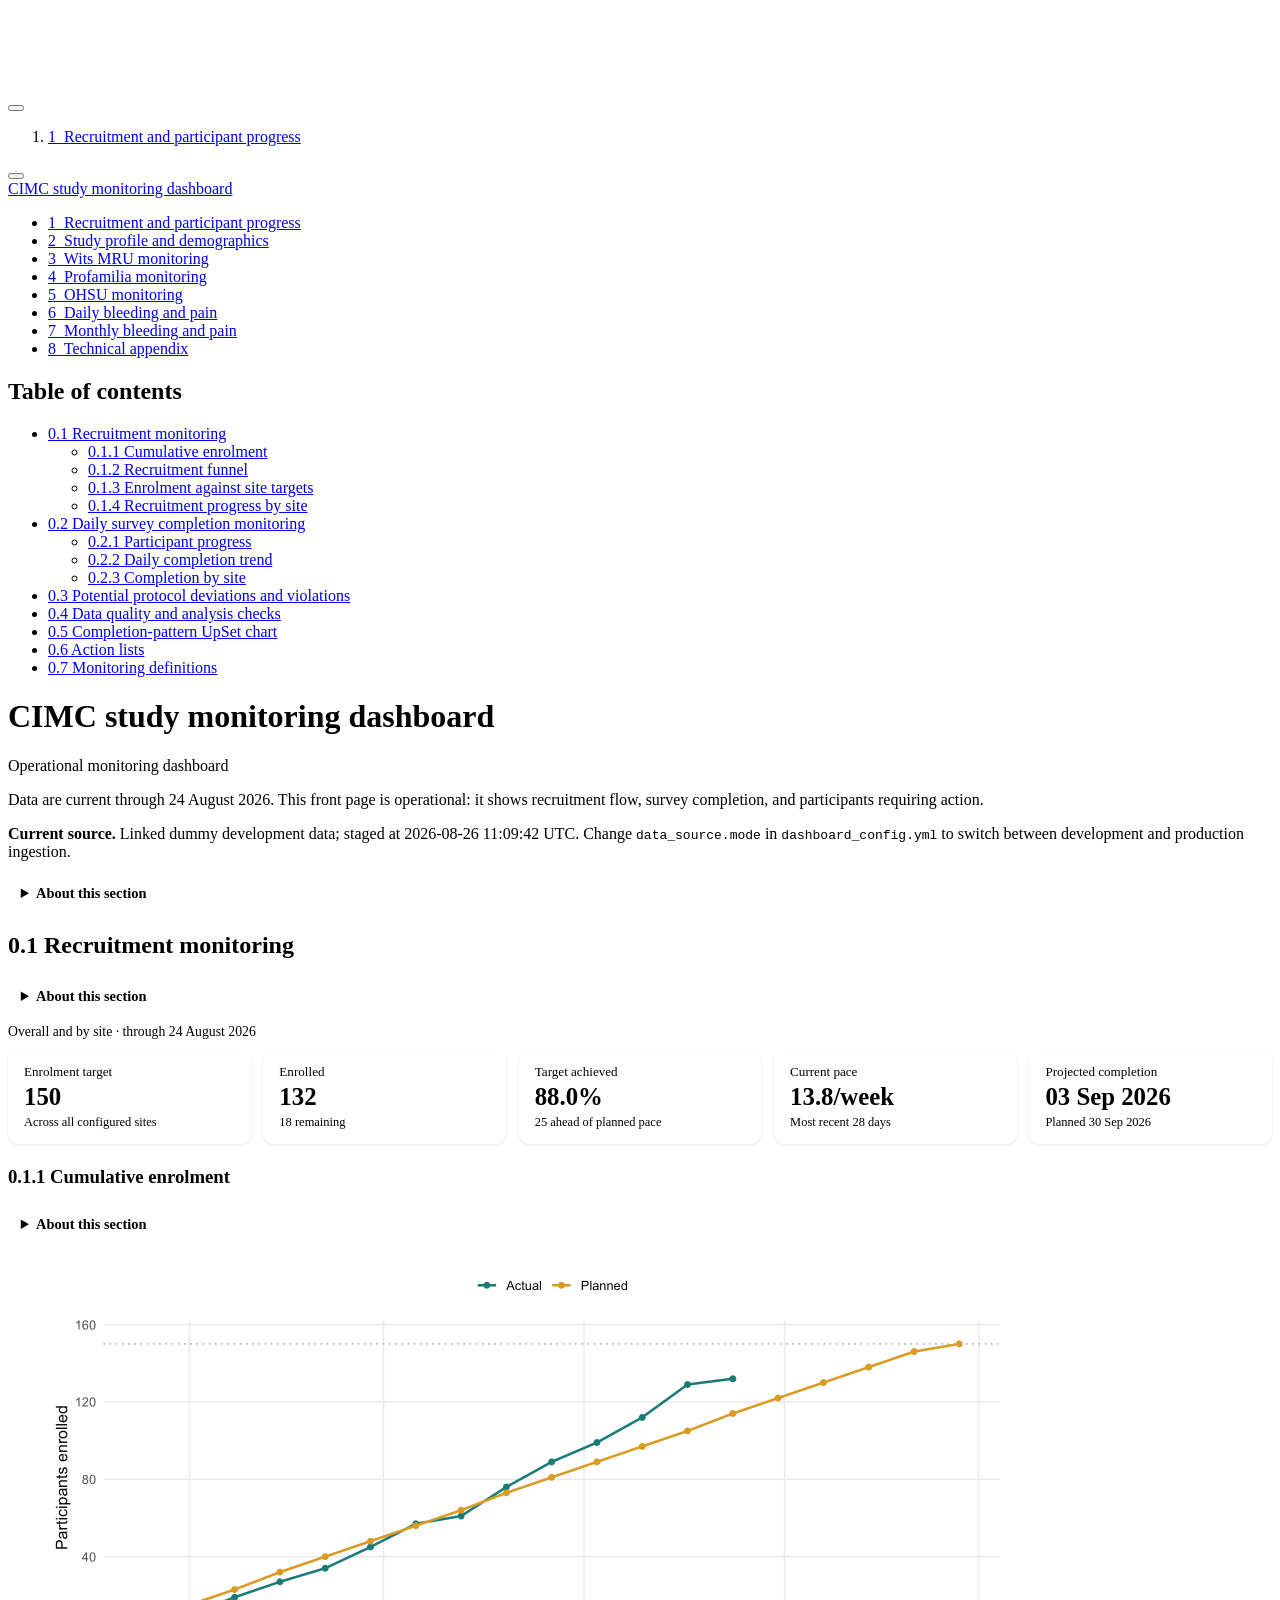
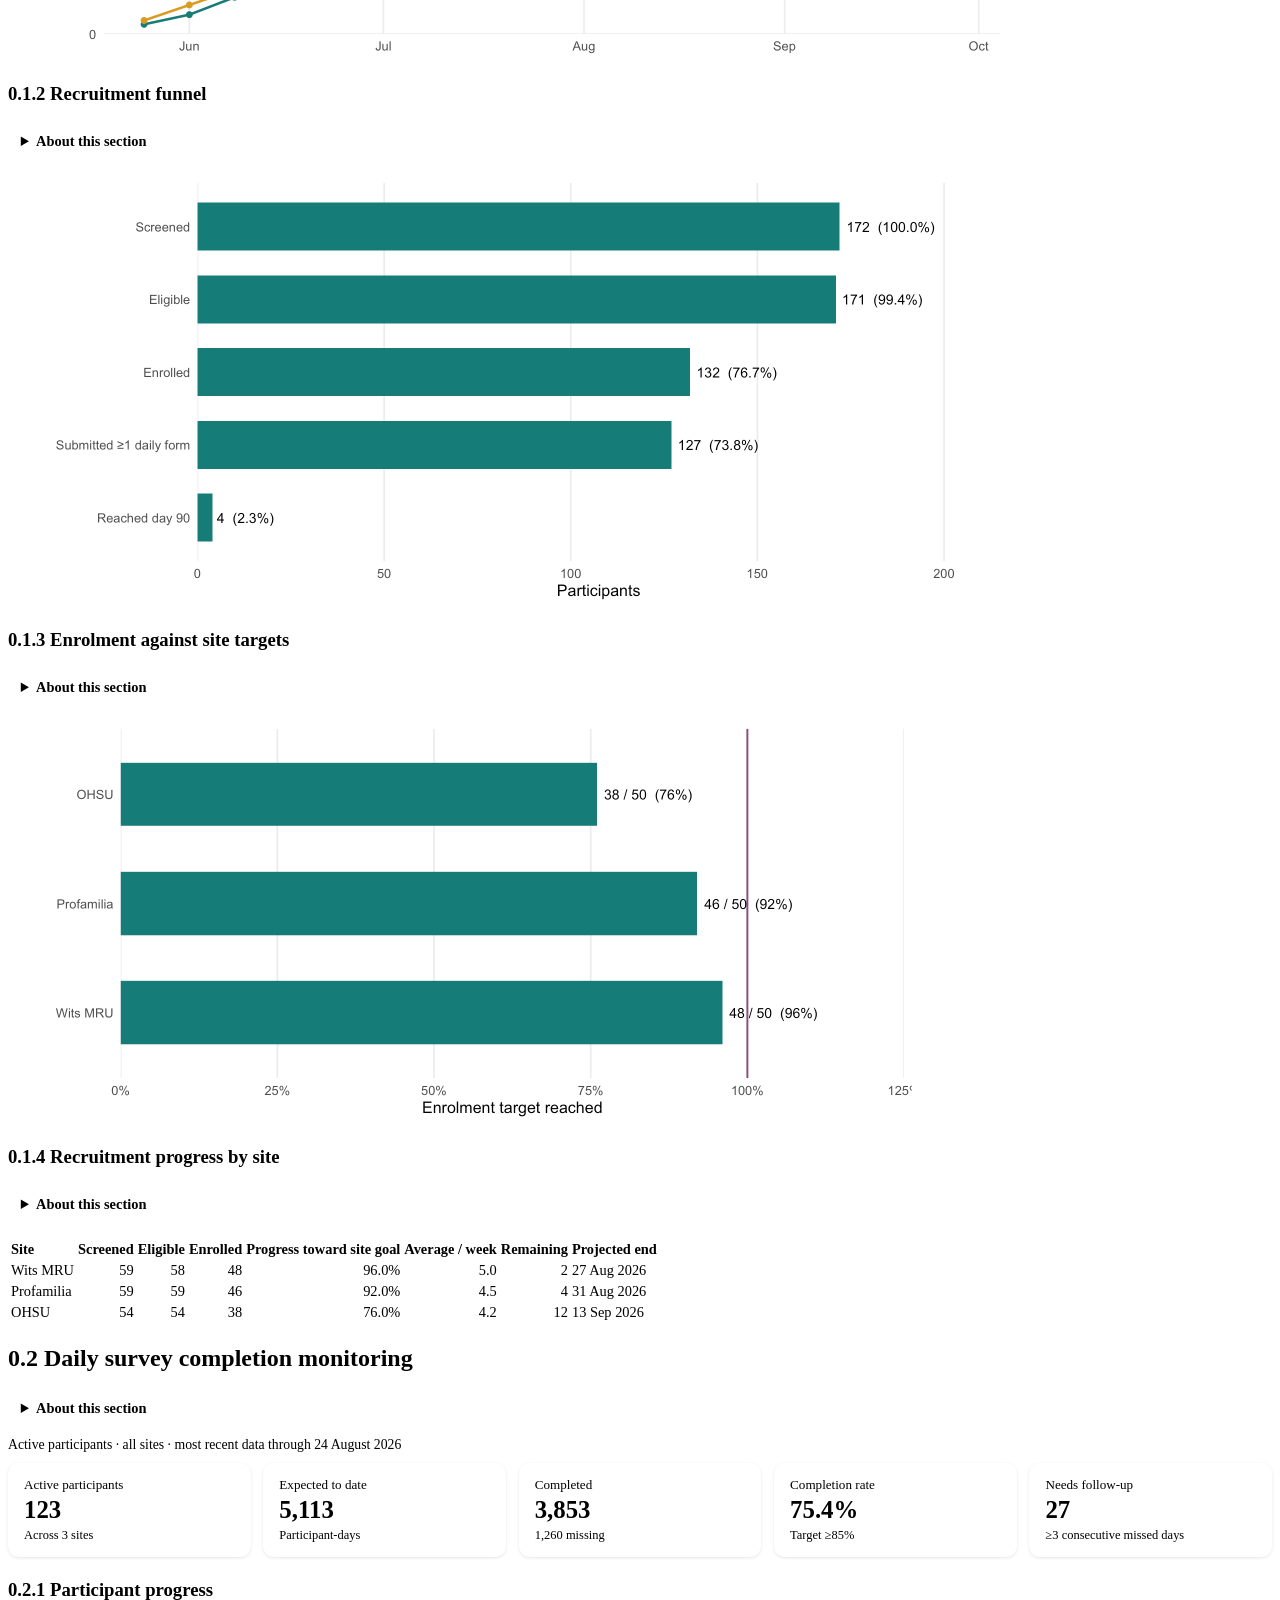
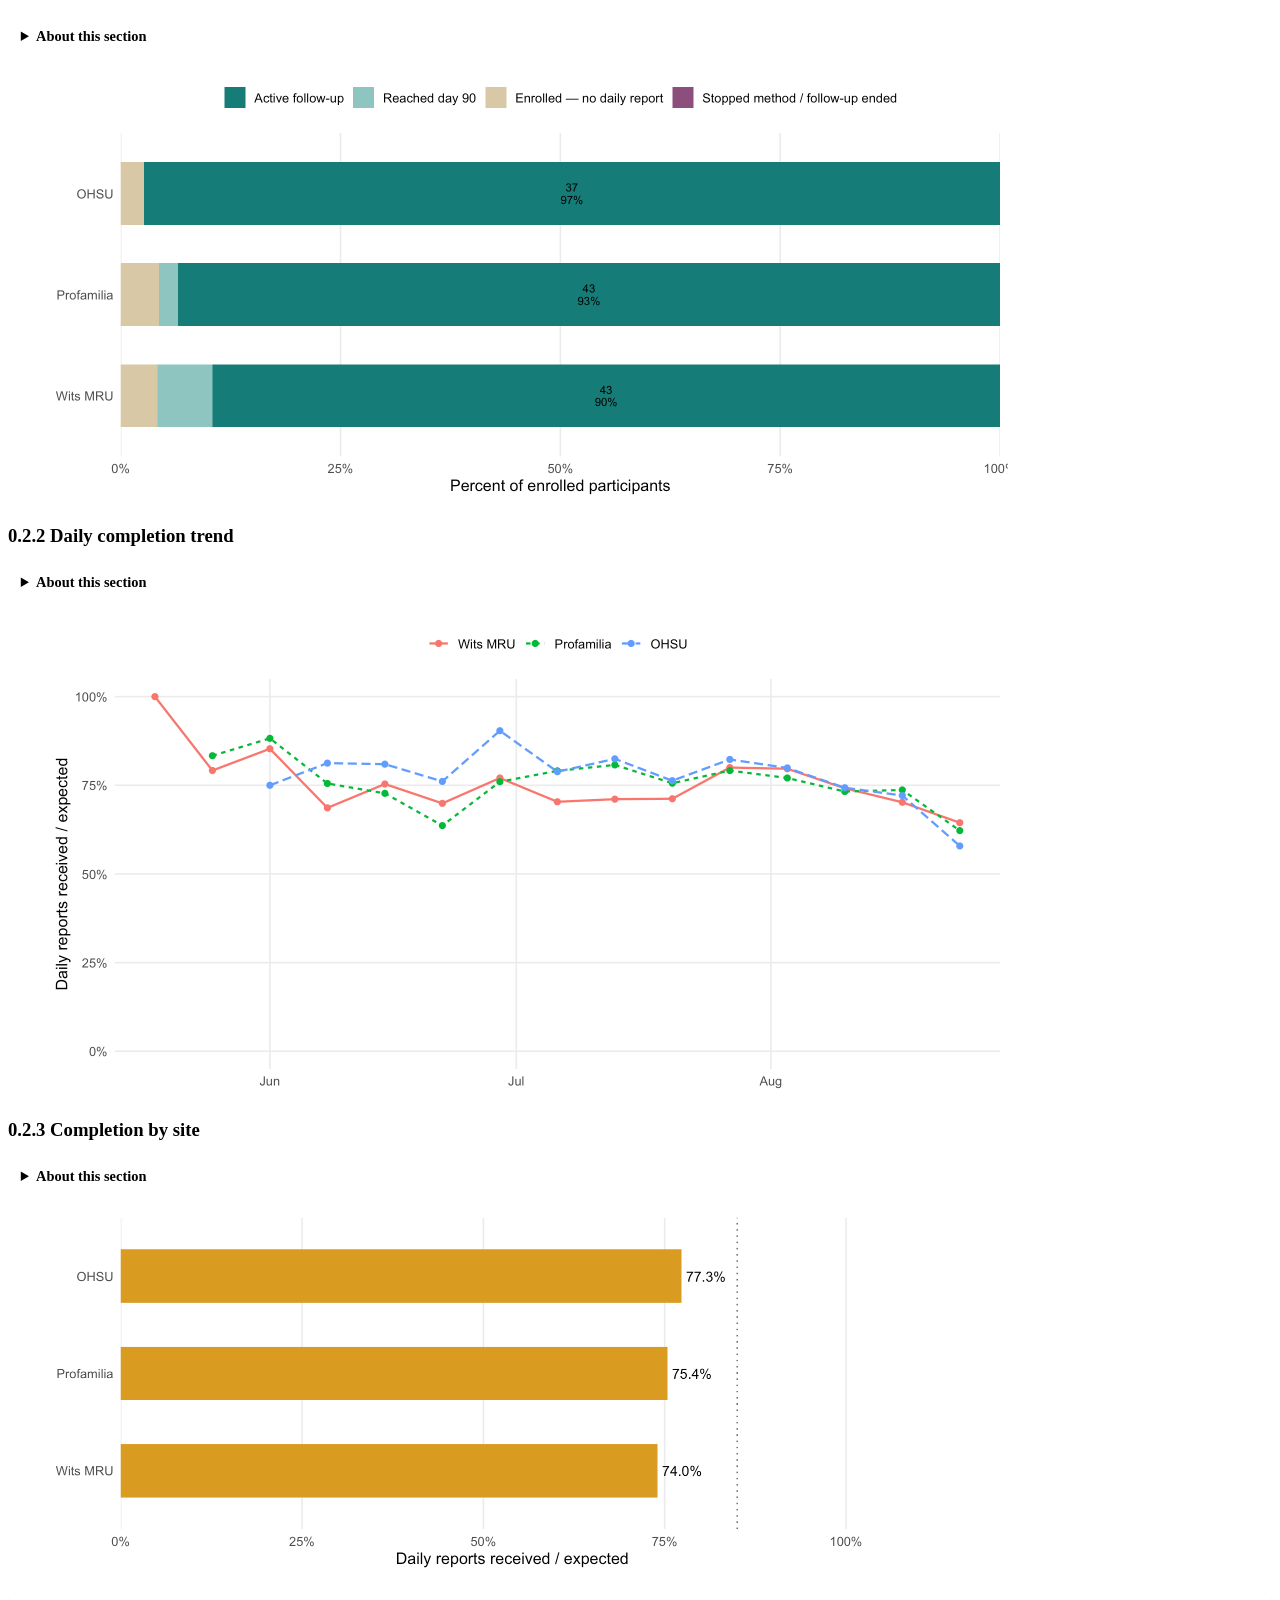
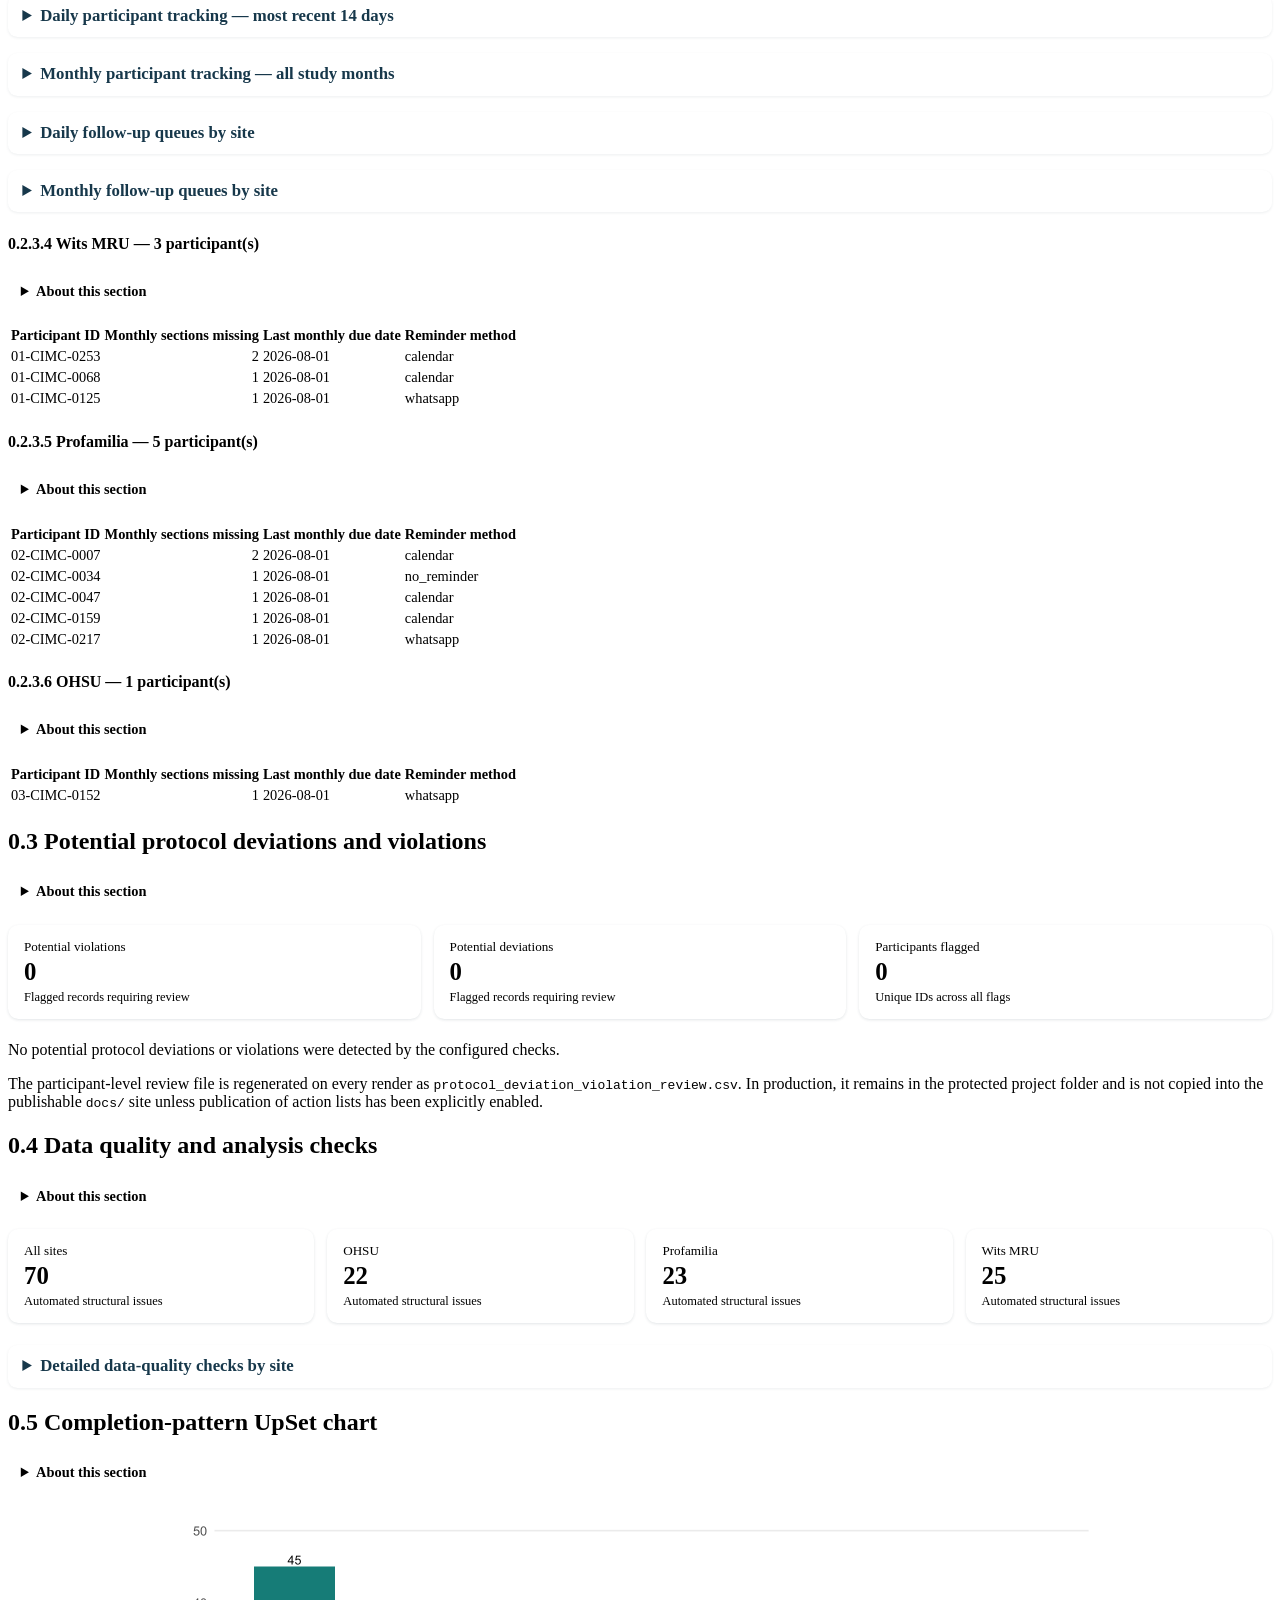
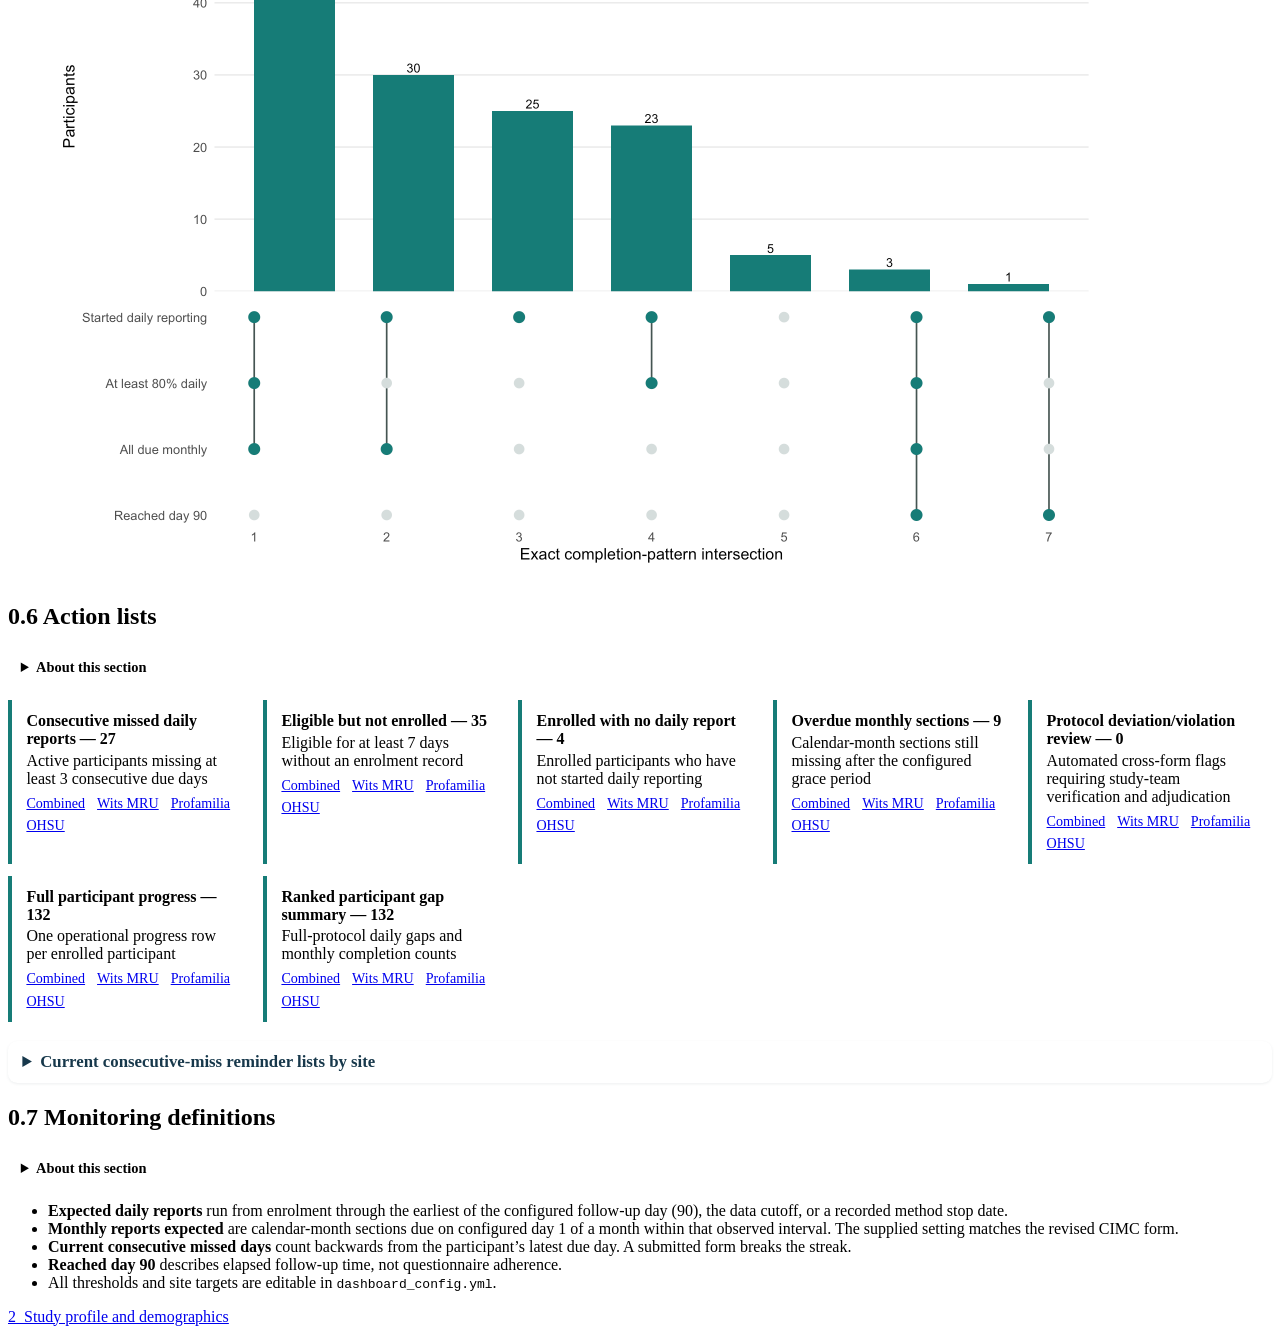
==== commit c694b99d: "Add per-site monitoring pages and operational helpers Introduces dedicated site monitoring pages (Wi" ====
--- a/docs/index.html
+++ b/docs/index.html
@@ -122,26 +122,38 @@
 </li>
         <li class="sidebar-item">
   <div class="sidebar-item-container"> 
+  <a href="./site_wmru.html" class="sidebar-item-text sidebar-link">
+ <span class="menu-text"><span class="chapter-number">3</span>&nbsp; <span class="chapter-title">Wits MRU monitoring</span></span></a>
+  </div>
+</li>
+        <li class="sidebar-item">
+  <div class="sidebar-item-container"> 
+  <a href="./site_profamilia.html" class="sidebar-item-text sidebar-link">
+ <span class="menu-text"><span class="chapter-number">4</span>&nbsp; <span class="chapter-title">Profamilia monitoring</span></span></a>
+  </div>
+</li>
+        <li class="sidebar-item">
+  <div class="sidebar-item-container"> 
+  <a href="./site_ohsu.html" class="sidebar-item-text sidebar-link">
+ <span class="menu-text"><span class="chapter-number">5</span>&nbsp; <span class="chapter-title">OHSU monitoring</span></span></a>
+  </div>
+</li>
+        <li class="sidebar-item">
+  <div class="sidebar-item-container"> 
   <a href="./menstrual_epro_daily_monthly_analysis.html" class="sidebar-item-text sidebar-link">
- <span class="menu-text"><span class="chapter-number">3</span>&nbsp; <span class="chapter-title">Daily bleeding and pain</span></span></a>
+ <span class="menu-text"><span class="chapter-number">6</span>&nbsp; <span class="chapter-title">Daily bleeding and pain</span></span></a>
   </div>
 </li>
         <li class="sidebar-item">
   <div class="sidebar-item-container"> 
   <a href="./monthly_epro_analysis.html" class="sidebar-item-text sidebar-link">
- <span class="menu-text"><span class="chapter-number">4</span>&nbsp; <span class="chapter-title">Monthly bleeding and pain</span></span></a>
-  </div>
-</li>
-        <li class="sidebar-item">
-  <div class="sidebar-item-container"> 
-  <a href="./data_quality.html" class="sidebar-item-text sidebar-link">
- <span class="menu-text"><span class="chapter-number">5</span>&nbsp; <span class="chapter-title">Data quality and analysis checks</span></span></a>
+ <span class="menu-text"><span class="chapter-number">7</span>&nbsp; <span class="chapter-title">Monthly bleeding and pain</span></span></a>
   </div>
 </li>
         <li class="sidebar-item">
   <div class="sidebar-item-container"> 
   <a href="./technical_appendix.html" class="sidebar-item-text sidebar-link">
- <span class="menu-text"><span class="chapter-number">6</span>&nbsp; <span class="chapter-title">Technical appendix</span></span></a>
+ <span class="menu-text"><span class="chapter-number">8</span>&nbsp; <span class="chapter-title">Technical appendix</span></span></a>
   </div>
 </li>
     </ul>
@@ -154,17 +166,24 @@
     <h2 id="toc-title">Table of contents</h2>
    
   <ul>
-  <li><a href="#potential-protocol-deviations-and-violations" id="toc-potential-protocol-deviations-and-violations" class="nav-link active" data-scroll-target="#potential-protocol-deviations-and-violations"><span class="header-section-number">0.1</span> Potential protocol deviations and violations</a></li>
-  <li><a href="#recruitment-funnel" id="toc-recruitment-funnel" class="nav-link" data-scroll-target="#recruitment-funnel"><span class="header-section-number">0.2</span> Recruitment funnel</a></li>
-  <li><a href="#enrolment-against-site-targets" id="toc-enrolment-against-site-targets" class="nav-link" data-scroll-target="#enrolment-against-site-targets"><span class="header-section-number">0.3</span> Enrolment against site targets</a></li>
-  <li><a href="#participant-progress" id="toc-participant-progress" class="nav-link" data-scroll-target="#participant-progress"><span class="header-section-number">0.4</span> Participant progress</a></li>
-  <li><a href="#daily-reporting-over-calendar-time" id="toc-daily-reporting-over-calendar-time" class="nav-link" data-scroll-target="#daily-reporting-over-calendar-time"><span class="header-section-number">0.5</span> Daily reporting over calendar time</a></li>
-  <li><a href="#completion-pattern-upset-chart" id="toc-completion-pattern-upset-chart" class="nav-link" data-scroll-target="#completion-pattern-upset-chart"><span class="header-section-number">0.6</span> Completion-pattern UpSet chart</a></li>
-  <li><a href="#action-lists" id="toc-action-lists" class="nav-link" data-scroll-target="#action-lists"><span class="header-section-number">0.7</span> Action lists</a>
+  <li><a href="#recruitment-monitoring" id="toc-recruitment-monitoring" class="nav-link active" data-scroll-target="#recruitment-monitoring"><span class="header-section-number">0.1</span> Recruitment monitoring</a>
   <ul class="collapse">
-  <li><a href="#current-consecutive-miss-reminder-list" id="toc-current-consecutive-miss-reminder-list" class="nav-link" data-scroll-target="#current-consecutive-miss-reminder-list"><span class="header-section-number">0.7.1</span> Current consecutive-miss reminder list</a></li>
+  <li><a href="#cumulative-enrolment" id="toc-cumulative-enrolment" class="nav-link" data-scroll-target="#cumulative-enrolment"><span class="header-section-number">0.1.1</span> Cumulative enrolment</a></li>
+  <li><a href="#recruitment-funnel" id="toc-recruitment-funnel" class="nav-link" data-scroll-target="#recruitment-funnel"><span class="header-section-number">0.1.2</span> Recruitment funnel</a></li>
+  <li><a href="#enrolment-against-site-targets" id="toc-enrolment-against-site-targets" class="nav-link" data-scroll-target="#enrolment-against-site-targets"><span class="header-section-number">0.1.3</span> Enrolment against site targets</a></li>
+  <li><a href="#recruitment-progress-by-site" id="toc-recruitment-progress-by-site" class="nav-link" data-scroll-target="#recruitment-progress-by-site"><span class="header-section-number">0.1.4</span> Recruitment progress by site</a></li>
   </ul></li>
-  <li><a href="#monitoring-definitions" id="toc-monitoring-definitions" class="nav-link" data-scroll-target="#monitoring-definitions"><span class="header-section-number">0.8</span> Monitoring definitions</a></li>
+  <li><a href="#daily-survey-completion-monitoring" id="toc-daily-survey-completion-monitoring" class="nav-link" data-scroll-target="#daily-survey-completion-monitoring"><span class="header-section-number">0.2</span> Daily survey completion monitoring</a>
+  <ul class="collapse">
+  <li><a href="#participant-progress" id="toc-participant-progress" class="nav-link" data-scroll-target="#participant-progress"><span class="header-section-number">0.2.1</span> Participant progress</a></li>
+  <li><a href="#daily-completion-trend" id="toc-daily-completion-trend" class="nav-link" data-scroll-target="#daily-completion-trend"><span class="header-section-number">0.2.2</span> Daily completion trend</a></li>
+  <li><a href="#completion-by-site" id="toc-completion-by-site" class="nav-link" data-scroll-target="#completion-by-site"><span class="header-section-number">0.2.3</span> Completion by site</a></li>
+  </ul></li>
+  <li><a href="#potential-protocol-deviations-and-violations" id="toc-potential-protocol-deviations-and-violations" class="nav-link" data-scroll-target="#potential-protocol-deviations-and-violations"><span class="header-section-number">0.3</span> Potential protocol deviations and violations</a></li>
+  <li><a href="#data-quality-and-analysis-checks" id="toc-data-quality-and-analysis-checks" class="nav-link" data-scroll-target="#data-quality-and-analysis-checks"><span class="header-section-number">0.4</span> Data quality and analysis checks</a></li>
+  <li><a href="#completion-pattern-upset-chart" id="toc-completion-pattern-upset-chart" class="nav-link" data-scroll-target="#completion-pattern-upset-chart"><span class="header-section-number">0.5</span> Completion-pattern UpSet chart</a></li>
+  <li><a href="#action-lists" id="toc-action-lists" class="nav-link" data-scroll-target="#action-lists"><span class="header-section-number">0.6</span> Action lists</a></li>
+  <li><a href="#monitoring-definitions" id="toc-monitoring-definitions" class="nav-link" data-scroll-target="#monitoring-definitions"><span class="header-section-number">0.7</span> Monitoring definitions</a></li>
   </ul>
 </nav>
     </div>
@@ -191,90 +210,59 @@
 </header>
 
 
-<p>Data are current through 24 August 2026. This front page is operational: it shows recruitment flow, follow-up coverage, and participants requiring action. Counts use linked participant IDs across the recruitment, enrolment, and CIMC forms.</p>
-<p><strong>Current source.</strong> Linked dummy development data; staged at 2026-08-25 15:44:32 UTC. Change <code>data_source.mode</code> in <code>dashboard_config.yml</code> to switch between development and production ingestion.</p>
-<p><strong>What.</strong> This page gives the study team a current operational picture of recruitment, enrolment, follow-up and missing reports.</p>
+<p>Data are current through 24 August 2026. This front page is operational: it shows recruitment flow, survey completion, and participants requiring action.</p>
+<p><strong>Current source.</strong> Linked dummy development data; staged at 2026-08-26 11:09:42 UTC. Change <code>data_source.mode</code> in <code>dashboard_config.yml</code> to switch between development and production ingestion.</p>
+<p><strong>What.</strong> This page gives the study team a current operational picture of recruitment, enrolment, follow-up and missing reports. It covers the client-specified recruitment trajectory, screening funnel, site delivery, daily completion trend, follow-up queue, recent participant tracking, and site completion.</p>
 <p><strong>How.</strong> Records are linked by participant ID. Expected reports run from enrolment to the earliest of the configured follow-up end, data cutoff, or recorded method stop. The action lists apply the thresholds documented in <code>dashboard_config.yml</code>.</p>
 <p><strong>Why.</strong> It supports day-to-day decisions: whether recruitment is on target, whether follow-up is being sustained, and which participants may need timely contact. It is a monitoring page, not a clinical outcomes analysis.</p>
+<section id="recruitment-monitoring" class="level2" data-number="0.1">
+<h2 data-number="0.1" class="anchored" data-anchor-id="recruitment-monitoring"><span class="header-section-number">0.1</span> Recruitment monitoring</h2>
+<div class="monitor-section-kicker">
+Overall and by site · through 24 August 2026
+</div>
 <div class="monitor-kpis">
   <div class="monitor-kpi">
-    <div class="monitor-kpi-label">Screened</div>
-    <div class="monitor-kpi-value">172</div>
-    <div class="monitor-kpi-note">Recruitment forms</div>
-  </div>
-  <div class="monitor-kpi">
-    <div class="monitor-kpi-label">Eligible</div>
-    <div class="monitor-kpi-value">171</div>
-    <div class="monitor-kpi-note">99.4%</div>
+    <div class="monitor-kpi-label">Enrolment target</div>
+    <div class="monitor-kpi-value">150</div>
+    <div class="monitor-kpi-note">Across all configured sites</div>
   </div>
   <div class="monitor-kpi">
     <div class="monitor-kpi-label">Enrolled</div>
     <div class="monitor-kpi-value">132</div>
-    <div class="monitor-kpi-note">77.2% of eligible</div>
+    <div class="monitor-kpi-note">18 remaining</div>
   </div>
   <div class="monitor-kpi">
-    <div class="monitor-kpi-label">Active follow-up</div>
-    <div class="monitor-kpi-value">123</div>
-    <div class="monitor-kpi-note">Before day 90</div>
+    <div class="monitor-kpi-label">Target achieved</div>
+    <div class="monitor-kpi-value">88.0%</div>
+    <div class="monitor-kpi-note">25 ahead of planned pace</div>
   </div>
   <div class="monitor-kpi">
-    <div class="monitor-kpi-label">Reached day 90</div>
-    <div class="monitor-kpi-value">4</div>
-    <div class="monitor-kpi-note">Observation window reached</div>
+    <div class="monitor-kpi-label">Current pace</div>
+    <div class="monitor-kpi-value">13.8/week</div>
+    <div class="monitor-kpi-note">Most recent 28 days</div>
   </div>
   <div class="monitor-kpi">
-    <div class="monitor-kpi-label">Daily completion</div>
-    <div class="monitor-kpi-value">75.4%</div>
-    <div class="monitor-kpi-note">Reports received / expected</div>
-  </div>
-  <div class="monitor-kpi">
-    <div class="monitor-kpi-label">Monthly completion</div>
-    <div class="monitor-kpi-value">91.5%</div>
-    <div class="monitor-kpi-note">Due monthly sections</div>
-  </div>
-  <div class="monitor-kpi">
-    <div class="monitor-kpi-label">Reminder targets</div>
-    <div class="monitor-kpi-value">27</div>
-    <div class="monitor-kpi-note">≥3 consecutive missed days</div>
-  </div>
-  <div class="monitor-kpi">
-    <div class="monitor-kpi-label">Protocol flags</div>
-    <div class="monitor-kpi-value">0</div>
-    <div class="monitor-kpi-note">0 participant(s)</div>
-  </div>
-  <div class="monitor-kpi">
-    <div class="monitor-kpi-label">Data source</div>
-    <div class="monitor-kpi-value">Development</div>
-    <div class="monitor-kpi-note">2026-08-25 15:44:32 UTC</div>
-  </div>
-</div>
-<section id="potential-protocol-deviations-and-violations" class="level2" data-number="0.1">
-<h2 data-number="0.1" class="anchored" data-anchor-id="potential-protocol-deviations-and-violations"><span class="header-section-number">0.1</span> Potential protocol deviations and violations</h2>
-<p><strong>What it shows.</strong> This section screens linked study forms for records that may represent a protocol deviation or violation. The supplied rules include CIMC reports without enrolment, missing programme start dates, reports dated before enrolment, duplicate participant-days, duplicate enrolments, and enrolments without recruitment records.</p>
-<p><strong>How it is calculated.</strong> Exact participant IDs and recorded dates are compared across recruitment, enrolment, and CIMC submissions. Each rule and its provisional classification are controlled in <code>dashboard_config.yml</code>. CIMC submissions without a valid linked programme start remain in this monitoring register but are excluded from symptom and cycle analyses.</p>
-<p><strong>Why it helps.</strong> A linkage problem should create an actionable signal rather than prevent the dashboard from rendering. These are <strong>potential</strong> events: the dashboard does not determine seriousness, causality, or reportability. The study team must verify source records and adjudicate each flag under the approved protocol and deviation-management procedures.</p>
-<div class="monitor-kpis">
-  <div class="monitor-kpi">
-    <div class="monitor-kpi-label">Potential violations</div>
-    <div class="monitor-kpi-value">0</div>
-    <div class="monitor-kpi-note">Flagged records requiring review</div>
-  </div>
-  <div class="monitor-kpi">
-    <div class="monitor-kpi-label">Potential deviations</div>
-    <div class="monitor-kpi-value">0</div>
-    <div class="monitor-kpi-note">Flagged records requiring review</div>
-  </div>
-  <div class="monitor-kpi">
-    <div class="monitor-kpi-label">Participants flagged</div>
-    <div class="monitor-kpi-value">0</div>
-    <div class="monitor-kpi-note">Unique IDs across all flags</div>
-  </div>
-</div>
-<p>No potential protocol deviations or violations were detected by the configured checks.</p>
-<p>The participant-level review file is regenerated on every render as <code>protocol_deviation_violation_review.csv</code>. In production, it remains in the protected project folder and is not copied into the publishable <code>docs/</code> site unless publication of action lists has been explicitly enabled.</p>
+    <div class="monitor-kpi-label">Projected completion</div>
+    <div class="monitor-kpi-value">03 Sep 2026</div>
+    <div class="monitor-kpi-note">Planned 30 Sep 2026</div>
+  </div>
+</div>
+<section id="cumulative-enrolment" class="level3" data-number="0.1.1">
+<h3 data-number="0.1.1" class="anchored" data-anchor-id="cumulative-enrolment"><span class="header-section-number">0.1.1</span> Cumulative enrolment</h3>
+<p><strong>What it shows.</strong> Actual cumulative enrolment against the straight-line plan implied by the configured recruitment start date, target date, and site targets.</p>
+<p><strong>How it is calculated.</strong> Enrolments are counted once on their enrolment date. The planned line rises evenly from zero to the total configured target; it is a monitoring reference rather than a statistical model.</p>
+<div class="cell">
+<div class="cell-output-display">
+<div>
+<figure class="figure">
+<p><img src="index_files/figure-html/cumulative-enrolment-1.png" class="img-fluid figure-img" width="960"></p>
+</figure>
+</div>
+</div>
+</div>
 </section>
-<section id="recruitment-funnel" class="level2" data-number="0.2">
-<h2 data-number="0.2" class="anchored" data-anchor-id="recruitment-funnel"><span class="header-section-number">0.2</span> Recruitment funnel</h2>
+<section id="recruitment-funnel" class="level3" data-number="0.1.2">
+<h3 data-number="0.1.2" class="anchored" data-anchor-id="recruitment-funnel"><span class="header-section-number">0.1.2</span> Recruitment funnel</h3>
 <p><strong>What it shows.</strong> Unique people at successive stages from screening through daily reporting and completion of the observation window.</p>
 <p><strong>How it is calculated.</strong> A person appears in every stage they have reached, so this is a cumulative funnel rather than a set of mutually exclusive groups.</p>
 <p><strong>Why it helps.</strong> The largest drop between adjacent stages identifies where recruitment or onboarding may need attention.</p>
@@ -288,8 +276,8 @@
 </div>
 </div>
 </section>
-<section id="enrolment-against-site-targets" class="level2" data-number="0.3">
-<h2 data-number="0.3" class="anchored" data-anchor-id="enrolment-against-site-targets"><span class="header-section-number">0.3</span> Enrolment against site targets</h2>
+<section id="enrolment-against-site-targets" class="level3" data-number="0.1.3">
+<h3 data-number="0.1.3" class="anchored" data-anchor-id="enrolment-against-site-targets"><span class="header-section-number">0.1.3</span> Enrolment against site targets</h3>
 <p><strong>What it shows.</strong> Enrolment achieved at each site relative to its configured target.</p>
 <p><strong>How it is calculated.</strong> Enrolled participants are counted once at their enrolment site and divided by that site’s target in <code>dashboard_config.yml</code>.</p>
 <p><strong>Why it helps.</strong> It distinguishes overall recruitment success from site-specific delivery. It does not measure reporting quality after enrolment.</p>
@@ -303,8 +291,156 @@
 </div>
 </div>
 </section>
-<section id="participant-progress" class="level2" data-number="0.4">
-<h2 data-number="0.4" class="anchored" data-anchor-id="participant-progress"><span class="header-section-number">0.4</span> Participant progress</h2>
+<section id="recruitment-progress-by-site" class="level3" data-number="0.1.4">
+<h3 data-number="0.1.4" class="anchored" data-anchor-id="recruitment-progress-by-site"><span class="header-section-number">0.1.4</span> Recruitment progress by site</h3>
+<div class="monitor-table-scroll monitor-table-compact">
+<table>
+<thead>
+<tr>
+<th style="text-align:left;">
+Site
+</th>
+<th style="text-align:right;">
+Screened
+</th>
+<th style="text-align:right;">
+Eligible
+</th>
+<th style="text-align:right;">
+Enrolled
+</th>
+<th style="text-align:right;">
+Progress toward site goal
+</th>
+<th style="text-align:right;">
+Average / week
+</th>
+<th style="text-align:right;">
+Remaining
+</th>
+<th style="text-align:left;">
+Projected end
+</th>
+</tr>
+</thead>
+<tbody>
+<tr>
+<td style="text-align:left;">
+Wits MRU
+</td>
+<td style="text-align:right;">
+59
+</td>
+<td style="text-align:right;">
+58
+</td>
+<td style="text-align:right;">
+48
+</td>
+<td style="text-align:right;">
+96.0%
+</td>
+<td style="text-align:right;">
+5.0
+</td>
+<td style="text-align:right;">
+2
+</td>
+<td style="text-align:left;">
+27 Aug 2026
+</td>
+</tr>
+<tr>
+<td style="text-align:left;">
+Profamilia
+</td>
+<td style="text-align:right;">
+59
+</td>
+<td style="text-align:right;">
+59
+</td>
+<td style="text-align:right;">
+46
+</td>
+<td style="text-align:right;">
+92.0%
+</td>
+<td style="text-align:right;">
+4.5
+</td>
+<td style="text-align:right;">
+4
+</td>
+<td style="text-align:left;">
+31 Aug 2026
+</td>
+</tr>
+<tr>
+<td style="text-align:left;">
+OHSU
+</td>
+<td style="text-align:right;">
+54
+</td>
+<td style="text-align:right;">
+54
+</td>
+<td style="text-align:right;">
+38
+</td>
+<td style="text-align:right;">
+76.0%
+</td>
+<td style="text-align:right;">
+4.2
+</td>
+<td style="text-align:right;">
+12
+</td>
+<td style="text-align:left;">
+13 Sep 2026
+</td>
+</tr>
+</tbody>
+</table>
+</div>
+</section>
+</section>
+<section id="daily-survey-completion-monitoring" class="level2" data-number="0.2">
+<h2 data-number="0.2" class="anchored" data-anchor-id="daily-survey-completion-monitoring"><span class="header-section-number">0.2</span> Daily survey completion monitoring</h2>
+<div class="monitor-section-kicker">
+Active participants · all sites · most recent data through 24 August 2026
+</div>
+<div class="monitor-kpis">
+  <div class="monitor-kpi">
+    <div class="monitor-kpi-label">Active participants</div>
+    <div class="monitor-kpi-value">123</div>
+    <div class="monitor-kpi-note">Across 3 sites</div>
+  </div>
+  <div class="monitor-kpi">
+    <div class="monitor-kpi-label">Expected to date</div>
+    <div class="monitor-kpi-value">5,113</div>
+    <div class="monitor-kpi-note">Participant-days</div>
+  </div>
+  <div class="monitor-kpi">
+    <div class="monitor-kpi-label">Completed</div>
+    <div class="monitor-kpi-value">3,853</div>
+    <div class="monitor-kpi-note">1,260 missing</div>
+  </div>
+  <div class="monitor-kpi">
+    <div class="monitor-kpi-label">Completion rate</div>
+    <div class="monitor-kpi-value">75.4%</div>
+    <div class="monitor-kpi-note">Target ≥85%</div>
+  </div>
+  <div class="monitor-kpi">
+    <div class="monitor-kpi-label">Needs follow-up</div>
+    <div class="monitor-kpi-value">27</div>
+    <div class="monitor-kpi-note">≥3 consecutive missed days</div>
+  </div>
+</div>
+<section id="participant-progress" class="level3" data-number="0.2.1">
+<h3 data-number="0.2.1" class="anchored" data-anchor-id="participant-progress"><span class="header-section-number">0.2.1</span> Participant progress</h3>
 <p><strong>What it shows.</strong> The current follow-up status of enrolled participants within each site.</p>
 <p><strong>How it is calculated.</strong> Status uses the configured observation window and method-discontinuation responses. “Reached day 90” means the time window elapsed; it does not require perfect questionnaire completion.</p>
 <p><strong>Why it helps.</strong> It separates participants who remain under active follow-up from those who have completed, stopped, or never begun daily reporting.</p>
@@ -318,8 +454,8 @@
 </div>
 </div>
 </section>
-<section id="daily-reporting-over-calendar-time" class="level2" data-number="0.5">
-<h2 data-number="0.5" class="anchored" data-anchor-id="daily-reporting-over-calendar-time"><span class="header-section-number">0.5</span> Daily reporting over calendar time</h2>
+<section id="daily-completion-trend" class="level3" data-number="0.2.2">
+<h3 data-number="0.2.2" class="anchored" data-anchor-id="daily-completion-trend"><span class="header-section-number">0.2.2</span> Daily completion trend</h3>
 <p><strong>What it shows.</strong> The proportion of expected daily reports actually received in each site-week.</p>
 <p><strong>How it is calculated.</strong> Each point divides received participant-days by expected participant-days among people under observation that week.</p>
 <p><strong>Why it helps.</strong> It separates growth in the enrolled cohort from genuine reporting adherence and makes site-specific implementation changes visible over time.</p>
@@ -333,8 +469,1054 @@
 </div>
 </div>
 </section>
-<section id="completion-pattern-upset-chart" class="level2" data-number="0.6">
-<h2 data-number="0.6" class="anchored" data-anchor-id="completion-pattern-upset-chart"><span class="header-section-number">0.6</span> Completion-pattern UpSet chart</h2>
+<section id="completion-by-site" class="level3" data-number="0.2.3">
+<h3 data-number="0.2.3" class="anchored" data-anchor-id="completion-by-site"><span class="header-section-number">0.2.3</span> Completion by site</h3>
+<div class="cell">
+<div class="cell-output-display">
+<div>
+<figure class="figure">
+<p><img src="index_files/figure-html/daily-completion-by-site-1.png" class="img-fluid figure-img" width="864"></p>
+</figure>
+</div>
+</div>
+</div>
+<details class="dashboard-section">
+<summary>
+Daily participant tracking — most recent 14 days
+</summary>
+<p><strong>What it shows.</strong> A compact recent completion calendar for the active participants most in need of attention. Green cells are received daily forms, coral cells are missed due forms, and grey cells were not due.</p>
+<p><strong>How it is calculated.</strong> Rows prioritise participants meeting the consecutive-miss rule and then those with the lowest overall daily completion. The number of displayed rows and days is configurable. Participant identifiers are shown only when publication of action lists is enabled.</p>
+<div class="cell">
+<div class="cell-output-display">
+<div>
+<figure class="figure">
+<p><img src="index_files/figure-html/recent-participant-tracking-1.png" class="img-fluid figure-img" width="1056"></p>
+</figure>
+</div>
+</div>
+</div>
+</details>
+<details class="dashboard-section">
+<summary>
+Monthly participant tracking — all study months
+</summary>
+<p><strong>What it shows.</strong> One cell per participant and calendar month since recruitment began, separated by study site. Purple indicates a received monthly section and amber indicates a section that was due but missing.</p>
+<p><strong>How it is calculated.</strong> Monthly due dates use the configured day of month and each participant’s observed follow-up interval. Rows with the most missing monthly sections appear first within each site.</p>
+<div class="cell">
+<div class="cell-output-display">
+<div>
+<figure class="figure">
+<p><img src="index_files/figure-html/monthly-participant-tracking-1.png" class="img-fluid figure-img" width="1056"></p>
+</figure>
+</div>
+</div>
+</div>
+</details>
+<details class="dashboard-section">
+<summary>
+Daily follow-up queues by site
+</summary>
+<section id="wits-mru-9-participants" class="level4" data-number="0.2.3.1">
+<h4 data-number="0.2.3.1" class="anchored" data-anchor-id="wits-mru-9-participants"><span class="header-section-number">0.2.3.1</span> Wits MRU — 9 participant(s)</h4>
+<div class="monitor-table-scroll monitor-table-compact">
+<table>
+<thead>
+<tr>
+<th style="text-align:left;">
+Participant ID
+</th>
+<th style="text-align:left;">
+Reason flagged
+</th>
+<th style="text-align:left;">
+Last report
+</th>
+<th style="text-align:right;">
+Completion
+</th>
+</tr>
+</thead>
+<tbody>
+<tr>
+<td style="text-align:left;">
+01-CIMC-0125
+</td>
+<td style="text-align:left;">
+48 consecutive missed days
+</td>
+<td style="text-align:left;">
+2026-07-07
+</td>
+<td style="text-align:right;">
+34.1%
+</td>
+</tr>
+<tr>
+<td style="text-align:left;">
+01-CIMC-0080
+</td>
+<td style="text-align:left;">
+4 consecutive missed days
+</td>
+<td style="text-align:left;">
+2026-08-20
+</td>
+<td style="text-align:right;">
+59.1%
+</td>
+</tr>
+<tr>
+<td style="text-align:left;">
+01-CIMC-0005
+</td>
+<td style="text-align:left;">
+3 consecutive missed days
+</td>
+<td style="text-align:left;">
+2026-08-21
+</td>
+<td style="text-align:right;">
+75.4%
+</td>
+</tr>
+<tr>
+<td style="text-align:left;">
+01-CIMC-0058
+</td>
+<td style="text-align:left;">
+3 consecutive missed days
+</td>
+<td style="text-align:left;">
+2026-08-21
+</td>
+<td style="text-align:right;">
+73.1%
+</td>
+</tr>
+<tr>
+<td style="text-align:left;">
+01-CIMC-0086
+</td>
+<td style="text-align:left;">
+3 consecutive missed days
+</td>
+<td style="text-align:left;">
+2026-08-21
+</td>
+<td style="text-align:right;">
+83.3%
+</td>
+</tr>
+<tr>
+<td style="text-align:left;">
+01-CIMC-0092
+</td>
+<td style="text-align:left;">
+3 consecutive missed days
+</td>
+<td style="text-align:left;">
+2026-08-21
+</td>
+<td style="text-align:right;">
+76.0%
+</td>
+</tr>
+<tr>
+<td style="text-align:left;">
+01-CIMC-0111
+</td>
+<td style="text-align:left;">
+3 consecutive missed days
+</td>
+<td style="text-align:left;">
+2026-08-21
+</td>
+<td style="text-align:right;">
+90.2%
+</td>
+</tr>
+<tr>
+<td style="text-align:left;">
+01-CIMC-0115
+</td>
+<td style="text-align:left;">
+3 consecutive missed days
+</td>
+<td style="text-align:left;">
+2026-08-21
+</td>
+<td style="text-align:right;">
+82.9%
+</td>
+</tr>
+<tr>
+<td style="text-align:left;">
+01-CIMC-0145
+</td>
+<td style="text-align:left;">
+3 consecutive missed days
+</td>
+<td style="text-align:left;">
+2026-08-21
+</td>
+<td style="text-align:right;">
+25.0%
+</td>
+</tr>
+</tbody>
+</table>
+</div>
+</section>
+<section id="profamilia-8-participants" class="level4" data-number="0.2.3.2">
+<h4 data-number="0.2.3.2" class="anchored" data-anchor-id="profamilia-8-participants"><span class="header-section-number">0.2.3.2</span> Profamilia — 8 participant(s)</h4>
+<div class="monitor-table-scroll monitor-table-compact">
+<table>
+<thead>
+<tr>
+<th style="text-align:left;">
+Participant ID
+</th>
+<th style="text-align:left;">
+Reason flagged
+</th>
+<th style="text-align:left;">
+Last report
+</th>
+<th style="text-align:right;">
+Completion
+</th>
+</tr>
+</thead>
+<tbody>
+<tr>
+<td style="text-align:left;">
+02-CIMC-0217
+</td>
+<td style="text-align:left;">
+26 consecutive missed days
+</td>
+<td style="text-align:left;">
+2026-07-29
+</td>
+<td style="text-align:right;">
+54.9%
+</td>
+</tr>
+<tr>
+<td style="text-align:left;">
+02-CIMC-0159
+</td>
+<td style="text-align:left;">
+13 consecutive missed days
+</td>
+<td style="text-align:left;">
+2026-08-11
+</td>
+<td style="text-align:right;">
+70.1%
+</td>
+</tr>
+<tr>
+<td style="text-align:left;">
+02-CIMC-0101
+</td>
+<td style="text-align:left;">
+5 consecutive missed days
+</td>
+<td style="text-align:left;">
+2026-08-19
+</td>
+<td style="text-align:right;">
+77.4%
+</td>
+</tr>
+<tr>
+<td style="text-align:left;">
+02-CIMC-0048
+</td>
+<td style="text-align:left;">
+3 consecutive missed days
+</td>
+<td style="text-align:left;">
+2026-08-21
+</td>
+<td style="text-align:right;">
+78.6%
+</td>
+</tr>
+<tr>
+<td style="text-align:left;">
+02-CIMC-0060
+</td>
+<td style="text-align:left;">
+3 consecutive missed days
+</td>
+<td style="text-align:left;">
+2026-08-21
+</td>
+<td style="text-align:right;">
+88.6%
+</td>
+</tr>
+<tr>
+<td style="text-align:left;">
+02-CIMC-0142
+</td>
+<td style="text-align:left;">
+3 consecutive missed days
+</td>
+<td style="text-align:left;">
+2026-08-21
+</td>
+<td style="text-align:right;">
+88.7%
+</td>
+</tr>
+<tr>
+<td style="text-align:left;">
+02-CIMC-0182
+</td>
+<td style="text-align:left;">
+3 consecutive missed days
+</td>
+<td style="text-align:left;">
+2026-08-21
+</td>
+<td style="text-align:right;">
+52.6%
+</td>
+</tr>
+<tr>
+<td style="text-align:left;">
+02-CIMC-0243
+</td>
+<td style="text-align:left;">
+3 consecutive missed days
+</td>
+<td style="text-align:left;">
+2026-08-21
+</td>
+<td style="text-align:right;">
+58.3%
+</td>
+</tr>
+</tbody>
+</table>
+</div>
+</section>
+<section id="ohsu-10-participants" class="level4" data-number="0.2.3.3">
+<h4 data-number="0.2.3.3" class="anchored" data-anchor-id="ohsu-10-participants"><span class="header-section-number">0.2.3.3</span> OHSU — 10 participant(s)</h4>
+<div class="monitor-table-scroll monitor-table-compact">
+<table>
+<thead>
+<tr>
+<th style="text-align:left;">
+Participant ID
+</th>
+<th style="text-align:left;">
+Reason flagged
+</th>
+<th style="text-align:left;">
+Last report
+</th>
+<th style="text-align:right;">
+Completion
+</th>
+</tr>
+</thead>
+<tbody>
+<tr>
+<td style="text-align:left;">
+03-CIMC-0178
+</td>
+<td style="text-align:left;">
+10 consecutive missed days
+</td>
+<td style="text-align:left;">
+2026-08-14
+</td>
+<td style="text-align:right;">
+63.8%
+</td>
+</tr>
+<tr>
+<td style="text-align:left;">
+03-CIMC-0166
+</td>
+<td style="text-align:left;">
+5 consecutive missed days
+</td>
+<td style="text-align:left;">
+2026-08-19
+</td>
+<td style="text-align:right;">
+70.4%
+</td>
+</tr>
+<tr>
+<td style="text-align:left;">
+03-CIMC-0187
+</td>
+<td style="text-align:left;">
+4 consecutive missed days
+</td>
+<td style="text-align:left;">
+2026-08-20
+</td>
+<td style="text-align:right;">
+83.1%
+</td>
+</tr>
+<tr>
+<td style="text-align:left;">
+03-CIMC-0209
+</td>
+<td style="text-align:left;">
+4 consecutive missed days
+</td>
+<td style="text-align:left;">
+2026-08-20
+</td>
+<td style="text-align:right;">
+52.6%
+</td>
+</tr>
+<tr>
+<td style="text-align:left;">
+03-CIMC-0033
+</td>
+<td style="text-align:left;">
+3 consecutive missed days
+</td>
+<td style="text-align:left;">
+2026-08-21
+</td>
+<td style="text-align:right;">
+85.7%
+</td>
+</tr>
+<tr>
+<td style="text-align:left;">
+03-CIMC-0042
+</td>
+<td style="text-align:left;">
+3 consecutive missed days
+</td>
+<td style="text-align:left;">
+2026-08-21
+</td>
+<td style="text-align:right;">
+25.0%
+</td>
+</tr>
+<tr>
+<td style="text-align:left;">
+03-CIMC-0202
+</td>
+<td style="text-align:left;">
+3 consecutive missed days
+</td>
+<td style="text-align:left;">
+2026-08-21
+</td>
+<td style="text-align:right;">
+83.1%
+</td>
+</tr>
+<tr>
+<td style="text-align:left;">
+03-CIMC-0236
+</td>
+<td style="text-align:left;">
+3 consecutive missed days
+</td>
+<td style="text-align:left;">
+2026-08-21
+</td>
+<td style="text-align:right;">
+62.0%
+</td>
+</tr>
+<tr>
+<td style="text-align:left;">
+03-CIMC-0237
+</td>
+<td style="text-align:left;">
+3 consecutive missed days
+</td>
+<td style="text-align:left;">
+2026-08-21
+</td>
+<td style="text-align:right;">
+81.8%
+</td>
+</tr>
+<tr>
+<td style="text-align:left;">
+03-CIMC-0259
+</td>
+<td style="text-align:left;">
+3 consecutive missed days
+</td>
+<td style="text-align:left;">
+2026-08-21
+</td>
+<td style="text-align:right;">
+50.0%
+</td>
+</tr>
+</tbody>
+</table>
+</div>
+</section></details>
+<details class="dashboard-section">
+<summary>
+Monthly follow-up queues by site
+</summary>
+</details></section>
+<section id="wits-mru-3-participants" class="level4" data-number="0.2.3.4">
+<h4 data-number="0.2.3.4" class="anchored" data-anchor-id="wits-mru-3-participants"><span class="header-section-number">0.2.3.4</span> Wits MRU — 3 participant(s)</h4>
+<div class="monitor-table-scroll monitor-table-compact">
+<table>
+<thead>
+<tr>
+<th style="text-align:left;">
+Participant ID
+</th>
+<th style="text-align:right;">
+Monthly sections missing
+</th>
+<th style="text-align:left;">
+Last monthly due date
+</th>
+<th style="text-align:left;">
+Reminder method
+</th>
+</tr>
+</thead>
+<tbody>
+<tr>
+<td style="text-align:left;">
+01-CIMC-0253
+</td>
+<td style="text-align:right;">
+2
+</td>
+<td style="text-align:left;">
+2026-08-01
+</td>
+<td style="text-align:left;">
+calendar
+</td>
+</tr>
+<tr>
+<td style="text-align:left;">
+01-CIMC-0068
+</td>
+<td style="text-align:right;">
+1
+</td>
+<td style="text-align:left;">
+2026-08-01
+</td>
+<td style="text-align:left;">
+calendar
+</td>
+</tr>
+<tr>
+<td style="text-align:left;">
+01-CIMC-0125
+</td>
+<td style="text-align:right;">
+1
+</td>
+<td style="text-align:left;">
+2026-08-01
+</td>
+<td style="text-align:left;">
+whatsapp
+</td>
+</tr>
+</tbody>
+</table>
+</div>
+</section>
+<section id="profamilia-5-participants" class="level4" data-number="0.2.3.5">
+<h4 data-number="0.2.3.5" class="anchored" data-anchor-id="profamilia-5-participants"><span class="header-section-number">0.2.3.5</span> Profamilia — 5 participant(s)</h4>
+<div class="monitor-table-scroll monitor-table-compact">
+<table>
+<thead>
+<tr>
+<th style="text-align:left;">
+Participant ID
+</th>
+<th style="text-align:right;">
+Monthly sections missing
+</th>
+<th style="text-align:left;">
+Last monthly due date
+</th>
+<th style="text-align:left;">
+Reminder method
+</th>
+</tr>
+</thead>
+<tbody>
+<tr>
+<td style="text-align:left;">
+02-CIMC-0007
+</td>
+<td style="text-align:right;">
+2
+</td>
+<td style="text-align:left;">
+2026-08-01
+</td>
+<td style="text-align:left;">
+calendar
+</td>
+</tr>
+<tr>
+<td style="text-align:left;">
+02-CIMC-0034
+</td>
+<td style="text-align:right;">
+1
+</td>
+<td style="text-align:left;">
+2026-08-01
+</td>
+<td style="text-align:left;">
+no_reminder
+</td>
+</tr>
+<tr>
+<td style="text-align:left;">
+02-CIMC-0047
+</td>
+<td style="text-align:right;">
+1
+</td>
+<td style="text-align:left;">
+2026-08-01
+</td>
+<td style="text-align:left;">
+calendar
+</td>
+</tr>
+<tr>
+<td style="text-align:left;">
+02-CIMC-0159
+</td>
+<td style="text-align:right;">
+1
+</td>
+<td style="text-align:left;">
+2026-08-01
+</td>
+<td style="text-align:left;">
+calendar
+</td>
+</tr>
+<tr>
+<td style="text-align:left;">
+02-CIMC-0217
+</td>
+<td style="text-align:right;">
+1
+</td>
+<td style="text-align:left;">
+2026-08-01
+</td>
+<td style="text-align:left;">
+whatsapp
+</td>
+</tr>
+</tbody>
+</table>
+</div>
+</section>
+<section id="ohsu-1-participants" class="level4" data-number="0.2.3.6">
+<h4 data-number="0.2.3.6" class="anchored" data-anchor-id="ohsu-1-participants"><span class="header-section-number">0.2.3.6</span> OHSU — 1 participant(s)</h4>
+<div class="monitor-table-scroll monitor-table-compact">
+<table>
+<thead>
+<tr>
+<th style="text-align:left;">
+Participant ID
+</th>
+<th style="text-align:right;">
+Monthly sections missing
+</th>
+<th style="text-align:left;">
+Last monthly due date
+</th>
+<th style="text-align:left;">
+Reminder method
+</th>
+</tr>
+</thead>
+<tbody>
+<tr>
+<td style="text-align:left;">
+03-CIMC-0152
+</td>
+<td style="text-align:right;">
+1
+</td>
+<td style="text-align:left;">
+2026-08-01
+</td>
+<td style="text-align:left;">
+whatsapp
+</td>
+</tr>
+</tbody>
+</table>
+</div>
+
+</section>
+</section>
+
+<section id="potential-protocol-deviations-and-violations" class="level2" data-number="0.3">
+<h2 data-number="0.3" class="anchored" data-anchor-id="potential-protocol-deviations-and-violations"><span class="header-section-number">0.3</span> Potential protocol deviations and violations</h2>
+<p><strong>What it shows.</strong> This section screens linked study forms for records that may represent a protocol deviation or violation. The supplied rules include CIMC reports without enrolment, missing programme start dates, reports dated before enrolment, duplicate participant-days, duplicate enrolments, and enrolments without recruitment records.</p>
+<p><strong>How it is calculated.</strong> Exact participant IDs and recorded dates are compared across recruitment, enrolment, and CIMC submissions. Each rule and its provisional classification are controlled in <code>dashboard_config.yml</code>. CIMC submissions without a valid linked programme start remain in this monitoring register but are excluded from symptom and cycle analyses.</p>
+<p><strong>Why it helps.</strong> A linkage problem should create an actionable signal rather than prevent the dashboard from rendering. These are <strong>potential</strong> events: the dashboard does not determine seriousness, causality, or reportability. The study team must verify source records and adjudicate each flag under the approved protocol and deviation-management procedures.</p>
+<div class="monitor-kpis">
+  <div class="monitor-kpi">
+    <div class="monitor-kpi-label">Potential violations</div>
+    <div class="monitor-kpi-value">0</div>
+    <div class="monitor-kpi-note">Flagged records requiring review</div>
+  </div>
+  <div class="monitor-kpi">
+    <div class="monitor-kpi-label">Potential deviations</div>
+    <div class="monitor-kpi-value">0</div>
+    <div class="monitor-kpi-note">Flagged records requiring review</div>
+  </div>
+  <div class="monitor-kpi">
+    <div class="monitor-kpi-label">Participants flagged</div>
+    <div class="monitor-kpi-value">0</div>
+    <div class="monitor-kpi-note">Unique IDs across all flags</div>
+  </div>
+</div>
+<p>No potential protocol deviations or violations were detected by the configured checks.</p>
+<p>The participant-level review file is regenerated on every render as <code>protocol_deviation_violation_review.csv</code>. In production, it remains in the protected project folder and is not copied into the publishable <code>docs/</code> site unless publication of action lists has been explicitly enabled.</p>
+</section>
+<section id="data-quality-and-analysis-checks" class="level2" data-number="0.4">
+<h2 data-number="0.4" class="anchored" data-anchor-id="data-quality-and-analysis-checks"><span class="header-section-number">0.4</span> Data quality and analysis checks</h2>
+<p><strong>What it shows.</strong> Automated structural checks for duplicate records, dates before programme start, skip-logic inconsistencies, and contradictory monthly responses. Results are shown for the study overall and for each operational site.</p>
+<p><strong>Why it helps.</strong> Site-specific counts show where a form, training, linkage, or submission-process problem should be investigated without requiring a separate data-quality chapter.</p>
+<div class="monitor-kpis">
+  <div class="monitor-kpi">
+    <div class="monitor-kpi-label">All sites</div>
+    <div class="monitor-kpi-value">70</div>
+    <div class="monitor-kpi-note">Automated structural issues</div>
+  </div>
+  <div class="monitor-kpi">
+    <div class="monitor-kpi-label">OHSU</div>
+    <div class="monitor-kpi-value">22</div>
+    <div class="monitor-kpi-note">Automated structural issues</div>
+  </div>
+  <div class="monitor-kpi">
+    <div class="monitor-kpi-label">Profamilia</div>
+    <div class="monitor-kpi-value">23</div>
+    <div class="monitor-kpi-note">Automated structural issues</div>
+  </div>
+  <div class="monitor-kpi">
+    <div class="monitor-kpi-label">Wits MRU</div>
+    <div class="monitor-kpi-value">25</div>
+    <div class="monitor-kpi-note">Automated structural issues</div>
+  </div>
+</div>
+<details class="dashboard-section">
+<summary>
+Detailed data-quality checks by site
+</summary>
+<div class="monitor-table-scroll monitor-table-compact">
+<table>
+<thead>
+<tr>
+<th style="text-align:left;">
+Check
+</th>
+<th style="text-align:right;">
+All sites
+</th>
+<th style="text-align:right;">
+Wits MRU
+</th>
+<th style="text-align:right;">
+Profamilia
+</th>
+<th style="text-align:right;">
+OHSU
+</th>
+</tr>
+</thead>
+<tbody>
+<tr>
+<td style="text-align:left;">
+Daily: duplicate participant-date records
+</td>
+<td style="text-align:right;">
+0
+</td>
+<td style="text-align:right;">
+0
+</td>
+<td style="text-align:right;">
+0
+</td>
+<td style="text-align:right;">
+0
+</td>
+</tr>
+<tr>
+<td style="text-align:left;">
+Daily: report before programme start
+</td>
+<td style="text-align:right;">
+0
+</td>
+<td style="text-align:right;">
+0
+</td>
+<td style="text-align:right;">
+0
+</td>
+<td style="text-align:right;">
+0
+</td>
+</tr>
+<tr>
+<td style="text-align:left;">
+Daily: bleeding follow-up outside skip condition
+</td>
+<td style="text-align:right;">
+0
+</td>
+<td style="text-align:right;">
+0
+</td>
+<td style="text-align:right;">
+0
+</td>
+<td style="text-align:right;">
+0
+</td>
+</tr>
+<tr>
+<td style="text-align:left;">
+Daily: pain follow-up outside skip condition
+</td>
+<td style="text-align:right;">
+0
+</td>
+<td style="text-align:right;">
+0
+</td>
+<td style="text-align:right;">
+0
+</td>
+<td style="text-align:right;">
+0
+</td>
+</tr>
+<tr>
+<td style="text-align:left;">
+Monthly: duplicate participant-month records
+</td>
+<td style="text-align:right;">
+0
+</td>
+<td style="text-align:right;">
+0
+</td>
+<td style="text-align:right;">
+0
+</td>
+<td style="text-align:right;">
+0
+</td>
+</tr>
+<tr>
+<td style="text-align:left;">
+Monthly: bleeding follow-up outside skip condition
+</td>
+<td style="text-align:right;">
+0
+</td>
+<td style="text-align:right;">
+0
+</td>
+<td style="text-align:right;">
+0
+</td>
+<td style="text-align:right;">
+0
+</td>
+</tr>
+<tr>
+<td style="text-align:left;">
+Monthly: clot comparison outside skip condition
+</td>
+<td style="text-align:right;">
+0
+</td>
+<td style="text-align:right;">
+0
+</td>
+<td style="text-align:right;">
+0
+</td>
+<td style="text-align:right;">
+0
+</td>
+</tr>
+<tr>
+<td style="text-align:left;">
+Monthly: pain comparison outside skip condition
+</td>
+<td style="text-align:right;">
+0
+</td>
+<td style="text-align:right;">
+0
+</td>
+<td style="text-align:right;">
+0
+</td>
+<td style="text-align:right;">
+0
+</td>
+</tr>
+<tr>
+<td style="text-align:left;">
+Monthly: more than two products/materials
+</td>
+<td style="text-align:right;">
+0
+</td>
+<td style="text-align:right;">
+0
+</td>
+<td style="text-align:right;">
+0
+</td>
+<td style="text-align:right;">
+0
+</td>
+</tr>
+<tr>
+<td style="text-align:left;">
+Monthly: no product selected with another option
+</td>
+<td style="text-align:right;">
+4
+</td>
+<td style="text-align:right;">
+2
+</td>
+<td style="text-align:right;">
+0
+</td>
+<td style="text-align:right;">
+2
+</td>
+</tr>
+<tr>
+<td style="text-align:left;">
+Cycle inference: qualifying bleeding day lacks required next-day observation
+</td>
+<td style="text-align:right;">
+66
+</td>
+<td style="text-align:right;">
+23
+</td>
+<td style="text-align:right;">
+23
+</td>
+<td style="text-align:right;">
+20
+</td>
+</tr>
+<tr>
+<td style="text-align:left;">
+Cycle inference: completed cycle length is zero or negative
+</td>
+<td style="text-align:right;">
+0
+</td>
+<td style="text-align:right;">
+0
+</td>
+<td style="text-align:right;">
+0
+</td>
+<td style="text-align:right;">
+0
+</td>
+</tr>
+<tr>
+<td style="text-align:left;">
+Cycle inference: completed cycle shorter than configured onset interval
+</td>
+<td style="text-align:right;">
+0
+</td>
+<td style="text-align:right;">
+0
+</td>
+<td style="text-align:right;">
+0
+</td>
+<td style="text-align:right;">
+0
+</td>
+</tr>
+<tr>
+<td style="text-align:left;">
+Cycle inference: completed cycle above review threshold
+</td>
+<td style="text-align:right;">
+0
+</td>
+<td style="text-align:right;">
+0
+</td>
+<td style="text-align:right;">
+0
+</td>
+<td style="text-align:right;">
+0
+</td>
+</tr>
+<tr>
+<td style="text-align:left;">
+Body map: unmatched detailed response codes
+</td>
+<td style="text-align:right;">
+0
+</td>
+<td style="text-align:right;">
+0
+</td>
+<td style="text-align:right;">
+0
+</td>
+<td style="text-align:right;">
+0
+</td>
+</tr>
+</tbody>
+</table>
+</div>
+</details>
+</section>
+<section id="completion-pattern-upset-chart" class="level2" data-number="0.5">
+<h2 data-number="0.5" class="anchored" data-anchor-id="completion-pattern-upset-chart"><span class="header-section-number">0.5</span> Completion-pattern UpSet chart</h2>
 <p><strong>What it shows.</strong> Exact combinations of reporting and follow-up milestones reached by participants.</p>
 <p><strong>How it is calculated.</strong> The upper bars count participants in each combination; filled dots identify the milestones included in that combination.</p>
 <p><strong>Why it helps.</strong> It shows whether apparent progress is driven by complete follow-up, strong daily adherence, monthly completion, or only one of those elements.</p>
@@ -348,8 +1530,8 @@
 </div>
 </div>
 </section>
-<section id="action-lists" class="level2" data-number="0.7">
-<h2 data-number="0.7" class="anchored" data-anchor-id="action-lists"><span class="header-section-number">0.7</span> Action lists</h2>
+<section id="action-lists" class="level2" data-number="0.6">
+<h2 data-number="0.6" class="anchored" data-anchor-id="action-lists"><span class="header-section-number">0.6</span> Action lists</h2>
 <p><strong>What they contain.</strong> Participant-level lists for specific follow-up actions, plus a complete operational progress file.</p>
 <p><strong>How they are produced.</strong> The CSVs are rebuilt from the current data every time the dashboard renders using the configured thresholds.</p>
 <p><strong>Why they help.</strong> They turn dashboard signals into practical worklists. They contain operational identifiers and dummy contact details here; production access should follow the study’s role-based confidentiality controls.</p>
@@ -357,36 +1539,80 @@
   <div class="monitor-download">
     <strong>Consecutive missed daily reports — 27</strong>
     <div class="small text-muted">Active participants missing at least 3 consecutive due days</div>
-    <a href="reminder_targets_3_consecutive_missed_days.csv" download="reminder_targets_3_consecutive_missed_days.csv">Download CSV</a>
+    <div class="monitor-download-links">
+      <a href="reminder_targets_3_consecutive_missed_days.csv" download="reminder_targets_3_consecutive_missed_days.csv">Combined</a>
+      <a href="reminder_targets_3_consecutive_missed_days_wmru.csv" download="reminder_targets_3_consecutive_missed_days_wmru.csv">Wits MRU</a>
+      <a href="reminder_targets_3_consecutive_missed_days_profamilia.csv" download="reminder_targets_3_consecutive_missed_days_profamilia.csv">Profamilia</a>
+      <a href="reminder_targets_3_consecutive_missed_days_ohsu.csv" download="reminder_targets_3_consecutive_missed_days_ohsu.csv">OHSU</a>
+    </div>
   </div>
   <div class="monitor-download">
     <strong>Eligible but not enrolled — 35</strong>
     <div class="small text-muted">Eligible for at least 7 days without an enrolment record</div>
-    <a href="eligible_not_enrolled_targets.csv" download="eligible_not_enrolled_targets.csv">Download CSV</a>
+    <div class="monitor-download-links">
+      <a href="eligible_not_enrolled_targets.csv" download="eligible_not_enrolled_targets.csv">Combined</a>
+      <a href="eligible_not_enrolled_targets_wmru.csv" download="eligible_not_enrolled_targets_wmru.csv">Wits MRU</a>
+      <a href="eligible_not_enrolled_targets_profamilia.csv" download="eligible_not_enrolled_targets_profamilia.csv">Profamilia</a>
+      <a href="eligible_not_enrolled_targets_ohsu.csv" download="eligible_not_enrolled_targets_ohsu.csv">OHSU</a>
+    </div>
   </div>
   <div class="monitor-download">
     <strong>Enrolled with no daily report — 4</strong>
     <div class="small text-muted">Enrolled participants who have not started daily reporting</div>
-    <a href="enrolled_no_daily_submission_targets.csv" download="enrolled_no_daily_submission_targets.csv">Download CSV</a>
+    <div class="monitor-download-links">
+      <a href="enrolled_no_daily_submission_targets.csv" download="enrolled_no_daily_submission_targets.csv">Combined</a>
+      <a href="enrolled_no_daily_submission_targets_wmru.csv" download="enrolled_no_daily_submission_targets_wmru.csv">Wits MRU</a>
+      <a href="enrolled_no_daily_submission_targets_profamilia.csv" download="enrolled_no_daily_submission_targets_profamilia.csv">Profamilia</a>
+      <a href="enrolled_no_daily_submission_targets_ohsu.csv" download="enrolled_no_daily_submission_targets_ohsu.csv">OHSU</a>
+    </div>
   </div>
   <div class="monitor-download">
     <strong>Overdue monthly sections — 9</strong>
     <div class="small text-muted">Calendar-month sections still missing after the configured grace period</div>
-    <a href="monthly_report_due_targets.csv" download="monthly_report_due_targets.csv">Download CSV</a>
+    <div class="monitor-download-links">
+      <a href="monthly_report_due_targets.csv" download="monthly_report_due_targets.csv">Combined</a>
+      <a href="monthly_report_due_targets_wmru.csv" download="monthly_report_due_targets_wmru.csv">Wits MRU</a>
+      <a href="monthly_report_due_targets_profamilia.csv" download="monthly_report_due_targets_profamilia.csv">Profamilia</a>
+      <a href="monthly_report_due_targets_ohsu.csv" download="monthly_report_due_targets_ohsu.csv">OHSU</a>
+    </div>
   </div>
   <div class="monitor-download">
     <strong>Protocol deviation/violation review — 0</strong>
     <div class="small text-muted">Automated cross-form flags requiring study-team verification and adjudication</div>
-    <a href="protocol_deviation_violation_review.csv" download="protocol_deviation_violation_review.csv">Download CSV</a>
+    <div class="monitor-download-links">
+      <a href="protocol_deviation_violation_review.csv" download="protocol_deviation_violation_review.csv">Combined</a>
+      <a href="protocol_deviation_violation_review_wmru.csv" download="protocol_deviation_violation_review_wmru.csv">Wits MRU</a>
+      <a href="protocol_deviation_violation_review_profamilia.csv" download="protocol_deviation_violation_review_profamilia.csv">Profamilia</a>
+      <a href="protocol_deviation_violation_review_ohsu.csv" download="protocol_deviation_violation_review_ohsu.csv">OHSU</a>
+    </div>
   </div>
   <div class="monitor-download">
     <strong>Full participant progress — 132</strong>
     <div class="small text-muted">One operational progress row per enrolled participant</div>
-    <a href="participant_progress_summary.csv" download="participant_progress_summary.csv">Download CSV</a>
-  </div>
-</div>
-<section id="current-consecutive-miss-reminder-list" class="level3" data-number="0.7.1">
-<h3 data-number="0.7.1" class="anchored" data-anchor-id="current-consecutive-miss-reminder-list"><span class="header-section-number">0.7.1</span> Current consecutive-miss reminder list</h3>
+    <div class="monitor-download-links">
+      <a href="participant_progress_summary.csv" download="participant_progress_summary.csv">Combined</a>
+      <a href="participant_progress_summary_wmru.csv" download="participant_progress_summary_wmru.csv">Wits MRU</a>
+      <a href="participant_progress_summary_profamilia.csv" download="participant_progress_summary_profamilia.csv">Profamilia</a>
+      <a href="participant_progress_summary_ohsu.csv" download="participant_progress_summary_ohsu.csv">OHSU</a>
+    </div>
+  </div>
+  <div class="monitor-download">
+    <strong>Ranked participant gap summary — 132</strong>
+    <div class="small text-muted">Full-protocol daily gaps and monthly completion counts</div>
+    <div class="monitor-download-links">
+      <a href="participant_followup_gap_summary.csv" download="participant_followup_gap_summary.csv">Combined</a>
+      <a href="participant_followup_gap_summary_wmru.csv" download="participant_followup_gap_summary_wmru.csv">Wits MRU</a>
+      <a href="participant_followup_gap_summary_profamilia.csv" download="participant_followup_gap_summary_profamilia.csv">Profamilia</a>
+      <a href="participant_followup_gap_summary_ohsu.csv" download="participant_followup_gap_summary_ohsu.csv">OHSU</a>
+    </div>
+  </div>
+</div>
+<details class="dashboard-section">
+<summary>
+Current consecutive-miss reminder lists by site
+</summary>
+<section id="wits-mru" class="level4" data-number="0.6.0.1">
+<h4 data-number="0.6.0.1" class="anchored" data-anchor-id="wits-mru"><span class="header-section-number">0.6.0.1</span> Wits MRU</h4>
 <div class="monitor-table-scroll">
 <table>
 <thead>
@@ -394,9 +1620,6 @@
 <th style="text-align:left;">
 Participant ID
 </th>
-<th style="text-align:left;">
-Site
-</th>
 <th style="text-align:right;">
 Missed days
 </th>
@@ -419,9 +1642,6 @@
 <td style="text-align:left;">
 01-CIMC-0125
 </td>
-<td style="text-align:left;">
-Wits MRU
-</td>
 <td style="text-align:right;">
 48
 </td>
@@ -440,39 +1660,73 @@
 </tr>
 <tr>
 <td style="text-align:left;">
-02-CIMC-0217
-</td>
-<td style="text-align:left;">
-Profamilia
-</td>
-<td style="text-align:right;">
-26
-</td>
-<td style="text-align:left;">
-2026-07-29
+01-CIMC-0080
+</td>
+<td style="text-align:right;">
+4
+</td>
+<td style="text-align:left;">
+2026-08-20
 </td>
 <td style="text-align:left;">
 whatsapp
 </td>
 <td style="text-align:left;">
-19995550113
-</td>
-<td style="text-align:right;">
-54.9%
-</td>
-</tr>
-<tr>
-<td style="text-align:left;">
-02-CIMC-0159
-</td>
-<td style="text-align:left;">
-Profamilia
-</td>
-<td style="text-align:right;">
-13
-</td>
-<td style="text-align:left;">
-2026-08-11
+19995550044
+</td>
+<td style="text-align:right;">
+59.1%
+</td>
+</tr>
+<tr>
+<td style="text-align:left;">
+01-CIMC-0005
+</td>
+<td style="text-align:right;">
+3
+</td>
+<td style="text-align:left;">
+2026-08-21
+</td>
+<td style="text-align:left;">
+whatsapp
+</td>
+<td style="text-align:left;">
+19995550003
+</td>
+<td style="text-align:right;">
+75.4%
+</td>
+</tr>
+<tr>
+<td style="text-align:left;">
+01-CIMC-0058
+</td>
+<td style="text-align:right;">
+3
+</td>
+<td style="text-align:left;">
+2026-08-21
+</td>
+<td style="text-align:left;">
+whatsapp
+</td>
+<td style="text-align:left;">
+19995550033
+</td>
+<td style="text-align:right;">
+73.1%
+</td>
+</tr>
+<tr>
+<td style="text-align:left;">
+01-CIMC-0086
+</td>
+<td style="text-align:right;">
+3
+</td>
+<td style="text-align:left;">
+2026-08-21
 </td>
 <td style="text-align:left;">
 calendar
@@ -481,44 +1735,58 @@
 NA
 </td>
 <td style="text-align:right;">
-70.1%
-</td>
-</tr>
-<tr>
-<td style="text-align:left;">
-03-CIMC-0178
-</td>
-<td style="text-align:left;">
-OHSU
-</td>
-<td style="text-align:right;">
-10
-</td>
-<td style="text-align:left;">
-2026-08-14
-</td>
-<td style="text-align:left;">
-text_message_sms
+83.3%
+</td>
+</tr>
+<tr>
+<td style="text-align:left;">
+01-CIMC-0092
+</td>
+<td style="text-align:right;">
+3
+</td>
+<td style="text-align:left;">
+2026-08-21
+</td>
+<td style="text-align:left;">
+calendar
 </td>
 <td style="text-align:left;">
 NA
 </td>
 <td style="text-align:right;">
-63.8%
-</td>
-</tr>
-<tr>
-<td style="text-align:left;">
-02-CIMC-0101
-</td>
-<td style="text-align:left;">
-Profamilia
-</td>
-<td style="text-align:right;">
-5
-</td>
-<td style="text-align:left;">
-2026-08-19
+76.0%
+</td>
+</tr>
+<tr>
+<td style="text-align:left;">
+01-CIMC-0111
+</td>
+<td style="text-align:right;">
+3
+</td>
+<td style="text-align:left;">
+2026-08-21
+</td>
+<td style="text-align:left;">
+whatsapp
+</td>
+<td style="text-align:left;">
+19995550058
+</td>
+<td style="text-align:right;">
+90.2%
+</td>
+</tr>
+<tr>
+<td style="text-align:left;">
+01-CIMC-0115
+</td>
+<td style="text-align:right;">
+3
+</td>
+<td style="text-align:left;">
+2026-08-21
 </td>
 <td style="text-align:left;">
 calendar
@@ -527,522 +1795,459 @@
 NA
 </td>
 <td style="text-align:right;">
-77.4%
-</td>
-</tr>
-<tr>
-<td style="text-align:left;">
-03-CIMC-0166
-</td>
-<td style="text-align:left;">
-OHSU
-</td>
-<td style="text-align:right;">
-5
-</td>
-<td style="text-align:left;">
-2026-08-19
-</td>
-<td style="text-align:left;">
-email
-</td>
-<td style="text-align:left;">
-NA
-</td>
-<td style="text-align:right;">
-70.4%
-</td>
-</tr>
-<tr>
-<td style="text-align:left;">
-01-CIMC-0080
-</td>
-<td style="text-align:left;">
-Wits MRU
-</td>
-<td style="text-align:right;">
-4
-</td>
-<td style="text-align:left;">
-2026-08-20
+82.9%
+</td>
+</tr>
+<tr>
+<td style="text-align:left;">
+01-CIMC-0145
+</td>
+<td style="text-align:right;">
+3
+</td>
+<td style="text-align:left;">
+2026-08-21
 </td>
 <td style="text-align:left;">
 whatsapp
 </td>
 <td style="text-align:left;">
-19995550044
-</td>
-<td style="text-align:right;">
-59.1%
-</td>
-</tr>
-<tr>
-<td style="text-align:left;">
-03-CIMC-0187
-</td>
-<td style="text-align:left;">
-OHSU
-</td>
-<td style="text-align:right;">
-4
-</td>
-<td style="text-align:left;">
-2026-08-20
-</td>
-<td style="text-align:left;">
-whatsapp
-</td>
-<td style="text-align:left;">
-NA
-</td>
-<td style="text-align:right;">
-83.1%
-</td>
-</tr>
-<tr>
-<td style="text-align:left;">
-03-CIMC-0209
-</td>
-<td style="text-align:left;">
-OHSU
-</td>
-<td style="text-align:right;">
-4
-</td>
-<td style="text-align:left;">
-2026-08-20
-</td>
-<td style="text-align:left;">
-whatsapp
-</td>
-<td style="text-align:left;">
-19995550109
-</td>
-<td style="text-align:right;">
-52.6%
-</td>
-</tr>
-<tr>
-<td style="text-align:left;">
-01-CIMC-0005
-</td>
-<td style="text-align:left;">
-Wits MRU
-</td>
-<td style="text-align:right;">
-3
-</td>
-<td style="text-align:left;">
-2026-08-21
-</td>
-<td style="text-align:left;">
-whatsapp
-</td>
-<td style="text-align:left;">
-19995550003
-</td>
-<td style="text-align:right;">
-75.4%
-</td>
-</tr>
-<tr>
-<td style="text-align:left;">
-01-CIMC-0058
-</td>
-<td style="text-align:left;">
-Wits MRU
-</td>
-<td style="text-align:right;">
-3
-</td>
-<td style="text-align:left;">
-2026-08-21
-</td>
-<td style="text-align:left;">
-whatsapp
-</td>
-<td style="text-align:left;">
-19995550033
-</td>
-<td style="text-align:right;">
-73.1%
-</td>
-</tr>
-<tr>
-<td style="text-align:left;">
-01-CIMC-0086
-</td>
-<td style="text-align:left;">
-Wits MRU
-</td>
-<td style="text-align:right;">
-3
-</td>
-<td style="text-align:left;">
-2026-08-21
-</td>
-<td style="text-align:left;">
-calendar
-</td>
-<td style="text-align:left;">
-NA
-</td>
-<td style="text-align:right;">
-83.3%
-</td>
-</tr>
-<tr>
-<td style="text-align:left;">
-01-CIMC-0092
-</td>
-<td style="text-align:left;">
-Wits MRU
-</td>
-<td style="text-align:right;">
-3
-</td>
-<td style="text-align:left;">
-2026-08-21
-</td>
-<td style="text-align:left;">
-calendar
-</td>
-<td style="text-align:left;">
-NA
-</td>
-<td style="text-align:right;">
-76.0%
-</td>
-</tr>
-<tr>
-<td style="text-align:left;">
-01-CIMC-0111
-</td>
-<td style="text-align:left;">
-Wits MRU
-</td>
-<td style="text-align:right;">
-3
-</td>
-<td style="text-align:left;">
-2026-08-21
-</td>
-<td style="text-align:left;">
-whatsapp
-</td>
-<td style="text-align:left;">
-19995550058
-</td>
-<td style="text-align:right;">
-90.2%
-</td>
-</tr>
-<tr>
-<td style="text-align:left;">
-01-CIMC-0115
-</td>
-<td style="text-align:left;">
-Wits MRU
-</td>
-<td style="text-align:right;">
-3
-</td>
-<td style="text-align:left;">
-2026-08-21
-</td>
-<td style="text-align:left;">
-calendar
-</td>
-<td style="text-align:left;">
-NA
-</td>
-<td style="text-align:right;">
-82.9%
-</td>
-</tr>
-<tr>
-<td style="text-align:left;">
-01-CIMC-0145
-</td>
-<td style="text-align:left;">
-Wits MRU
-</td>
-<td style="text-align:right;">
-3
-</td>
-<td style="text-align:left;">
-2026-08-21
-</td>
-<td style="text-align:left;">
-whatsapp
-</td>
-<td style="text-align:left;">
 19995550077
 </td>
 <td style="text-align:right;">
 25.0%
-</td>
-</tr>
-<tr>
-<td style="text-align:left;">
-02-CIMC-0048
-</td>
-<td style="text-align:left;">
-Profamilia
-</td>
-<td style="text-align:right;">
-3
-</td>
-<td style="text-align:left;">
-2026-08-21
-</td>
-<td style="text-align:left;">
-whatsapp
-</td>
-<td style="text-align:left;">
-19995550030
-</td>
-<td style="text-align:right;">
-78.6%
-</td>
-</tr>
-<tr>
-<td style="text-align:left;">
-02-CIMC-0060
-</td>
-<td style="text-align:left;">
-Profamilia
-</td>
-<td style="text-align:right;">
-3
-</td>
-<td style="text-align:left;">
-2026-08-21
-</td>
-<td style="text-align:left;">
-no_reminder
-</td>
-<td style="text-align:left;">
-NA
-</td>
-<td style="text-align:right;">
-88.6%
-</td>
-</tr>
-<tr>
-<td style="text-align:left;">
-02-CIMC-0142
-</td>
-<td style="text-align:left;">
-Profamilia
-</td>
-<td style="text-align:right;">
-3
-</td>
-<td style="text-align:left;">
-2026-08-21
-</td>
-<td style="text-align:left;">
-calendar
-</td>
-<td style="text-align:left;">
-NA
-</td>
-<td style="text-align:right;">
-88.7%
-</td>
-</tr>
-<tr>
-<td style="text-align:left;">
-02-CIMC-0182
-</td>
-<td style="text-align:left;">
-Profamilia
-</td>
-<td style="text-align:right;">
-3
-</td>
-<td style="text-align:left;">
-2026-08-21
-</td>
-<td style="text-align:left;">
-whatsapp
-</td>
-<td style="text-align:left;">
-19995550094
-</td>
-<td style="text-align:right;">
-52.6%
-</td>
-</tr>
-<tr>
-<td style="text-align:left;">
-02-CIMC-0243
-</td>
-<td style="text-align:left;">
-Profamilia
-</td>
-<td style="text-align:right;">
-3
-</td>
-<td style="text-align:left;">
-2026-08-21
-</td>
-<td style="text-align:left;">
-calendar
-</td>
-<td style="text-align:left;">
-NA
-</td>
-<td style="text-align:right;">
-58.3%
-</td>
-</tr>
-<tr>
-<td style="text-align:left;">
-03-CIMC-0033
-</td>
-<td style="text-align:left;">
-OHSU
-</td>
-<td style="text-align:right;">
-3
-</td>
-<td style="text-align:left;">
-2026-08-21
-</td>
-<td style="text-align:left;">
-whatsapp
-</td>
-<td style="text-align:left;">
-NA
-</td>
-<td style="text-align:right;">
-85.7%
-</td>
-</tr>
-<tr>
-<td style="text-align:left;">
-03-CIMC-0042
-</td>
-<td style="text-align:left;">
-OHSU
-</td>
-<td style="text-align:right;">
-3
-</td>
-<td style="text-align:left;">
-2026-08-21
-</td>
-<td style="text-align:left;">
-email
-</td>
-<td style="text-align:left;">
-NA
-</td>
-<td style="text-align:right;">
-25.0%
-</td>
-</tr>
-<tr>
-<td style="text-align:left;">
-03-CIMC-0202
-</td>
-<td style="text-align:left;">
-OHSU
-</td>
-<td style="text-align:right;">
-3
-</td>
-<td style="text-align:left;">
-2026-08-21
-</td>
-<td style="text-align:left;">
-text_message_sms
-</td>
-<td style="text-align:left;">
-19995550104
-</td>
-<td style="text-align:right;">
-83.1%
-</td>
-</tr>
-<tr>
-<td style="text-align:left;">
-03-CIMC-0236
-</td>
-<td style="text-align:left;">
-OHSU
-</td>
-<td style="text-align:right;">
-3
-</td>
-<td style="text-align:left;">
-2026-08-21
-</td>
-<td style="text-align:left;">
-text_message_sms
-</td>
-<td style="text-align:left;">
-NA
-</td>
-<td style="text-align:right;">
-62.0%
-</td>
-</tr>
-<tr>
-<td style="text-align:left;">
-03-CIMC-0237
-</td>
-<td style="text-align:left;">
-OHSU
-</td>
-<td style="text-align:right;">
-3
-</td>
-<td style="text-align:left;">
-2026-08-21
-</td>
-<td style="text-align:left;">
-whatsapp
-</td>
-<td style="text-align:left;">
-NA
-</td>
-<td style="text-align:right;">
-81.8%
-</td>
-</tr>
-<tr>
-<td style="text-align:left;">
-03-CIMC-0259
-</td>
-<td style="text-align:left;">
-OHSU
-</td>
-<td style="text-align:right;">
-3
-</td>
-<td style="text-align:left;">
-2026-08-21
-</td>
-<td style="text-align:left;">
-email
-</td>
-<td style="text-align:left;">
-NA
-</td>
-<td style="text-align:right;">
-50.0%
 </td>
 </tr>
 </tbody>
 </table>
 </div>
 </section>
+<section id="profamilia" class="level4" data-number="0.6.0.2">
+<h4 data-number="0.6.0.2" class="anchored" data-anchor-id="profamilia"><span class="header-section-number">0.6.0.2</span> Profamilia</h4>
+<div class="monitor-table-scroll">
+<table>
+<thead>
+<tr>
+<th style="text-align:left;">
+Participant ID
+</th>
+<th style="text-align:right;">
+Missed days
+</th>
+<th style="text-align:left;">
+Last report
+</th>
+<th style="text-align:left;">
+Reminder method
+</th>
+<th style="text-align:left;">
+Contact
+</th>
+<th style="text-align:right;">
+Daily completion
+</th>
+</tr>
+</thead>
+<tbody>
+<tr>
+<td style="text-align:left;">
+02-CIMC-0217
+</td>
+<td style="text-align:right;">
+26
+</td>
+<td style="text-align:left;">
+2026-07-29
+</td>
+<td style="text-align:left;">
+whatsapp
+</td>
+<td style="text-align:left;">
+19995550113
+</td>
+<td style="text-align:right;">
+54.9%
+</td>
+</tr>
+<tr>
+<td style="text-align:left;">
+02-CIMC-0159
+</td>
+<td style="text-align:right;">
+13
+</td>
+<td style="text-align:left;">
+2026-08-11
+</td>
+<td style="text-align:left;">
+calendar
+</td>
+<td style="text-align:left;">
+NA
+</td>
+<td style="text-align:right;">
+70.1%
+</td>
+</tr>
+<tr>
+<td style="text-align:left;">
+02-CIMC-0101
+</td>
+<td style="text-align:right;">
+5
+</td>
+<td style="text-align:left;">
+2026-08-19
+</td>
+<td style="text-align:left;">
+calendar
+</td>
+<td style="text-align:left;">
+NA
+</td>
+<td style="text-align:right;">
+77.4%
+</td>
+</tr>
+<tr>
+<td style="text-align:left;">
+02-CIMC-0048
+</td>
+<td style="text-align:right;">
+3
+</td>
+<td style="text-align:left;">
+2026-08-21
+</td>
+<td style="text-align:left;">
+whatsapp
+</td>
+<td style="text-align:left;">
+19995550030
+</td>
+<td style="text-align:right;">
+78.6%
+</td>
+</tr>
+<tr>
+<td style="text-align:left;">
+02-CIMC-0060
+</td>
+<td style="text-align:right;">
+3
+</td>
+<td style="text-align:left;">
+2026-08-21
+</td>
+<td style="text-align:left;">
+no_reminder
+</td>
+<td style="text-align:left;">
+NA
+</td>
+<td style="text-align:right;">
+88.6%
+</td>
+</tr>
+<tr>
+<td style="text-align:left;">
+02-CIMC-0142
+</td>
+<td style="text-align:right;">
+3
+</td>
+<td style="text-align:left;">
+2026-08-21
+</td>
+<td style="text-align:left;">
+calendar
+</td>
+<td style="text-align:left;">
+NA
+</td>
+<td style="text-align:right;">
+88.7%
+</td>
+</tr>
+<tr>
+<td style="text-align:left;">
+02-CIMC-0182
+</td>
+<td style="text-align:right;">
+3
+</td>
+<td style="text-align:left;">
+2026-08-21
+</td>
+<td style="text-align:left;">
+whatsapp
+</td>
+<td style="text-align:left;">
+19995550094
+</td>
+<td style="text-align:right;">
+52.6%
+</td>
+</tr>
+<tr>
+<td style="text-align:left;">
+02-CIMC-0243
+</td>
+<td style="text-align:right;">
+3
+</td>
+<td style="text-align:left;">
+2026-08-21
+</td>
+<td style="text-align:left;">
+calendar
+</td>
+<td style="text-align:left;">
+NA
+</td>
+<td style="text-align:right;">
+58.3%
+</td>
+</tr>
+</tbody>
+</table>
+</div>
 </section>
-<section id="monitoring-definitions" class="level2" data-number="0.8">
-<h2 data-number="0.8" class="anchored" data-anchor-id="monitoring-definitions"><span class="header-section-number">0.8</span> Monitoring definitions</h2>
+<section id="ohsu" class="level4" data-number="0.6.0.3">
+<h4 data-number="0.6.0.3" class="anchored" data-anchor-id="ohsu"><span class="header-section-number">0.6.0.3</span> OHSU</h4>
+<div class="monitor-table-scroll">
+<table>
+<thead>
+<tr>
+<th style="text-align:left;">
+Participant ID
+</th>
+<th style="text-align:right;">
+Missed days
+</th>
+<th style="text-align:left;">
+Last report
+</th>
+<th style="text-align:left;">
+Reminder method
+</th>
+<th style="text-align:left;">
+Contact
+</th>
+<th style="text-align:right;">
+Daily completion
+</th>
+</tr>
+</thead>
+<tbody>
+<tr>
+<td style="text-align:left;">
+03-CIMC-0178
+</td>
+<td style="text-align:right;">
+10
+</td>
+<td style="text-align:left;">
+2026-08-14
+</td>
+<td style="text-align:left;">
+text_message_sms
+</td>
+<td style="text-align:left;">
+NA
+</td>
+<td style="text-align:right;">
+63.8%
+</td>
+</tr>
+<tr>
+<td style="text-align:left;">
+03-CIMC-0166
+</td>
+<td style="text-align:right;">
+5
+</td>
+<td style="text-align:left;">
+2026-08-19
+</td>
+<td style="text-align:left;">
+email
+</td>
+<td style="text-align:left;">
+NA
+</td>
+<td style="text-align:right;">
+70.4%
+</td>
+</tr>
+<tr>
+<td style="text-align:left;">
+03-CIMC-0187
+</td>
+<td style="text-align:right;">
+4
+</td>
+<td style="text-align:left;">
+2026-08-20
+</td>
+<td style="text-align:left;">
+whatsapp
+</td>
+<td style="text-align:left;">
+NA
+</td>
+<td style="text-align:right;">
+83.1%
+</td>
+</tr>
+<tr>
+<td style="text-align:left;">
+03-CIMC-0209
+</td>
+<td style="text-align:right;">
+4
+</td>
+<td style="text-align:left;">
+2026-08-20
+</td>
+<td style="text-align:left;">
+whatsapp
+</td>
+<td style="text-align:left;">
+19995550109
+</td>
+<td style="text-align:right;">
+52.6%
+</td>
+</tr>
+<tr>
+<td style="text-align:left;">
+03-CIMC-0033
+</td>
+<td style="text-align:right;">
+3
+</td>
+<td style="text-align:left;">
+2026-08-21
+</td>
+<td style="text-align:left;">
+whatsapp
+</td>
+<td style="text-align:left;">
+NA
+</td>
+<td style="text-align:right;">
+85.7%
+</td>
+</tr>
+<tr>
+<td style="text-align:left;">
+03-CIMC-0042
+</td>
+<td style="text-align:right;">
+3
+</td>
+<td style="text-align:left;">
+2026-08-21
+</td>
+<td style="text-align:left;">
+email
+</td>
+<td style="text-align:left;">
+NA
+</td>
+<td style="text-align:right;">
+25.0%
+</td>
+</tr>
+<tr>
+<td style="text-align:left;">
+03-CIMC-0202
+</td>
+<td style="text-align:right;">
+3
+</td>
+<td style="text-align:left;">
+2026-08-21
+</td>
+<td style="text-align:left;">
+text_message_sms
+</td>
+<td style="text-align:left;">
+19995550104
+</td>
+<td style="text-align:right;">
+83.1%
+</td>
+</tr>
+<tr>
+<td style="text-align:left;">
+03-CIMC-0236
+</td>
+<td style="text-align:right;">
+3
+</td>
+<td style="text-align:left;">
+2026-08-21
+</td>
+<td style="text-align:left;">
+text_message_sms
+</td>
+<td style="text-align:left;">
+NA
+</td>
+<td style="text-align:right;">
+62.0%
+</td>
+</tr>
+<tr>
+<td style="text-align:left;">
+03-CIMC-0237
+</td>
+<td style="text-align:right;">
+3
+</td>
+<td style="text-align:left;">
+2026-08-21
+</td>
+<td style="text-align:left;">
+whatsapp
+</td>
+<td style="text-align:left;">
+NA
+</td>
+<td style="text-align:right;">
+81.8%
+</td>
+</tr>
+<tr>
+<td style="text-align:left;">
+03-CIMC-0259
+</td>
+<td style="text-align:right;">
+3
+</td>
+<td style="text-align:left;">
+2026-08-21
+</td>
+<td style="text-align:left;">
+email
+</td>
+<td style="text-align:left;">
+NA
+</td>
+<td style="text-align:right;">
+50.0%
+</td>
+</tr>
+</tbody>
+</table>
+</div>
+</section></details>
+</section>
+
+<section id="monitoring-definitions" class="level2" data-number="0.7">
+<h2 data-number="0.7" class="anchored" data-anchor-id="monitoring-definitions"><span class="header-section-number">0.7</span> Monitoring definitions</h2>
 <ul>
 <li><strong>Expected daily reports</strong> run from enrolment through the earliest of the configured follow-up day (90), the data cutoff, or a recorded method stop date.</li>
 <li><strong>Monthly reports expected</strong> are calendar-month sections due on configured day 1 of a month within that observed interval. The supplied setting matches the revised CIMC form.</li>
@@ -1055,6 +2260,76 @@
 </section>
 
 </main> <!-- /main -->
+<script>
+document.addEventListener("DOMContentLoaded", () => {
+  const startsExplanation = (element) => {
+    if (!element || element.tagName !== "P") return false;
+    const lead = element.querySelector(":scope > strong:first-child");
+    return lead && /^(What|How|Why)(\s|\.|$)/i.test(lead.textContent.trim());
+  };
+
+  document.querySelectorAll("main.content").forEach((main) => {
+    const paragraphs = Array.from(main.querySelectorAll("p"));
+    paragraphs.forEach((first) => {
+      if (
+        !first.isConnected ||
+        first.closest(".dashboard-explainer") ||
+        !startsExplanation(first)
+      ) return;
+
+      const group = [first];
+      let next = first.nextElementSibling;
+      while (startsExplanation(next)) {
+        group.push(next);
+        next = next.nextElementSibling;
+      }
+
+      const details = document.createElement("details");
+      details.className = "dashboard-explainer";
+      const summary = document.createElement("summary");
+      summary.textContent = "About this section";
+      details.appendChild(summary);
+      first.before(details);
+      group.forEach((paragraph) => details.appendChild(paragraph));
+    });
+
+    // Give every rendered content section the same optional explanation panel.
+    // Existing What/How/Why text is retained; chart-only sections receive a
+    // short fallback so the dashboard remains visually concise and consistent.
+    main.querySelectorAll("section.level2, section.level3, section.level4").forEach((section) => {
+      const directChildren = Array.from(section.children);
+      if (directChildren.some((child) => child.matches("details.dashboard-explainer"))) return;
+
+      const heading = directChildren.find((child) => /^H[2-4]$/.test(child.tagName));
+      if (!heading) return;
+
+      const details = document.createElement("details");
+      details.className = "dashboard-explainer";
+      const summary = document.createElement("summary");
+      summary.textContent = "About this section";
+      details.appendChild(summary);
+
+      let next = heading.nextElementSibling;
+      const openingParagraphs = [];
+      while (next && next.tagName === "P" && !next.closest("details")) {
+        openingParagraphs.push(next);
+        next = next.nextElementSibling;
+      }
+
+      if (openingParagraphs.length > 0) {
+        openingParagraphs.forEach((paragraph) => details.appendChild(paragraph));
+      } else {
+        const description = document.createElement("p");
+        const title = heading.textContent.trim().replace(/\s+/g, " ");
+        description.textContent = `This section summarises ${title.toLowerCase()} using the currently available study data and configured monitoring rules.`;
+        details.appendChild(description);
+      }
+
+      heading.insertAdjacentElement("afterend", details);
+    });
+  });
+});
+</script>
 <script id="quarto-html-after-body" type="application/javascript">
   window.document.addEventListener("DOMContentLoaded", function (event) {
     const icon = "";
--- a/docs/monitoring.css
+++ b/docs/monitoring.css
@@ -10,6 +10,7 @@
   border: 1px solid var(--bs-border-color);
   border-radius: .65rem;
   background: var(--bs-tertiary-bg);
+  box-shadow: 0 1px 3px rgba(27, 51, 67, .12);
 }
 
 .monitor-kpi-label {
@@ -48,6 +49,14 @@
   margin-bottom: .2rem;
 }
 
+.monitor-download-links {
+  display: flex;
+  flex-wrap: wrap;
+  gap: .35rem .75rem;
+  margin-top: .45rem;
+  font-size: .88rem;
+}
+
 .monitor-table-scroll {
   max-height: 24rem;
   overflow-y: auto;
@@ -66,6 +75,74 @@
   background: var(--bs-body-bg);
 }
 
+.dashboard-explainer {
+  margin: .35rem 0 1rem;
+  padding: .55rem .8rem;
+  border: 1px solid var(--bs-border-color);
+  border-radius: .45rem;
+  background: var(--bs-tertiary-bg);
+  color: var(--bs-secondary-color);
+  font-size: .9rem;
+}
+
+.dashboard-explainer summary {
+  cursor: pointer;
+  color: var(--bs-body-color);
+  font-weight: 600;
+}
+
+.dashboard-explainer p:first-of-type { margin-top: .65rem; }
+.dashboard-explainer p:last-child { margin-bottom: .2rem; }
+
+.dashboard-section {
+  margin: 1rem 0;
+  padding: .7rem .9rem;
+  border: 1px solid var(--bs-border-color);
+  border-radius: .6rem;
+  background: var(--bs-body-bg);
+  box-shadow: 0 1px 3px rgba(27, 51, 67, .08);
+}
+
+.dashboard-section > summary {
+  cursor: pointer;
+  color: #17384b;
+  font-size: 1.05rem;
+  font-weight: 650;
+}
+
+.dashboard-section[open] > summary {
+  margin-bottom: .8rem;
+}
+
+.monitor-section-kicker {
+  color: var(--bs-secondary-color);
+  font-size: .86rem;
+  margin-top: -.35rem;
+  margin-bottom: .65rem;
+}
+
+.monitor-table-compact table {
+  font-size: .9rem;
+}
+
+.monitor-table-compact td,
+.monitor-table-compact th {
+  white-space: nowrap;
+}
+
+.full-tracking-scroll {
+  max-height: var(--full-tracking-height, 72vh);
+  overflow: auto;
+  padding: .25rem .5rem .5rem 0;
+  border-top: 1px solid var(--bs-border-color);
+  border-bottom: 1px solid var(--bs-border-color);
+}
+
+.full-tracking-scroll img {
+  min-width: 900px;
+  max-width: none;
+}
+
 @media (max-width: 650px) {
   .monitor-kpi-value { font-size: 1.3rem; }
 }
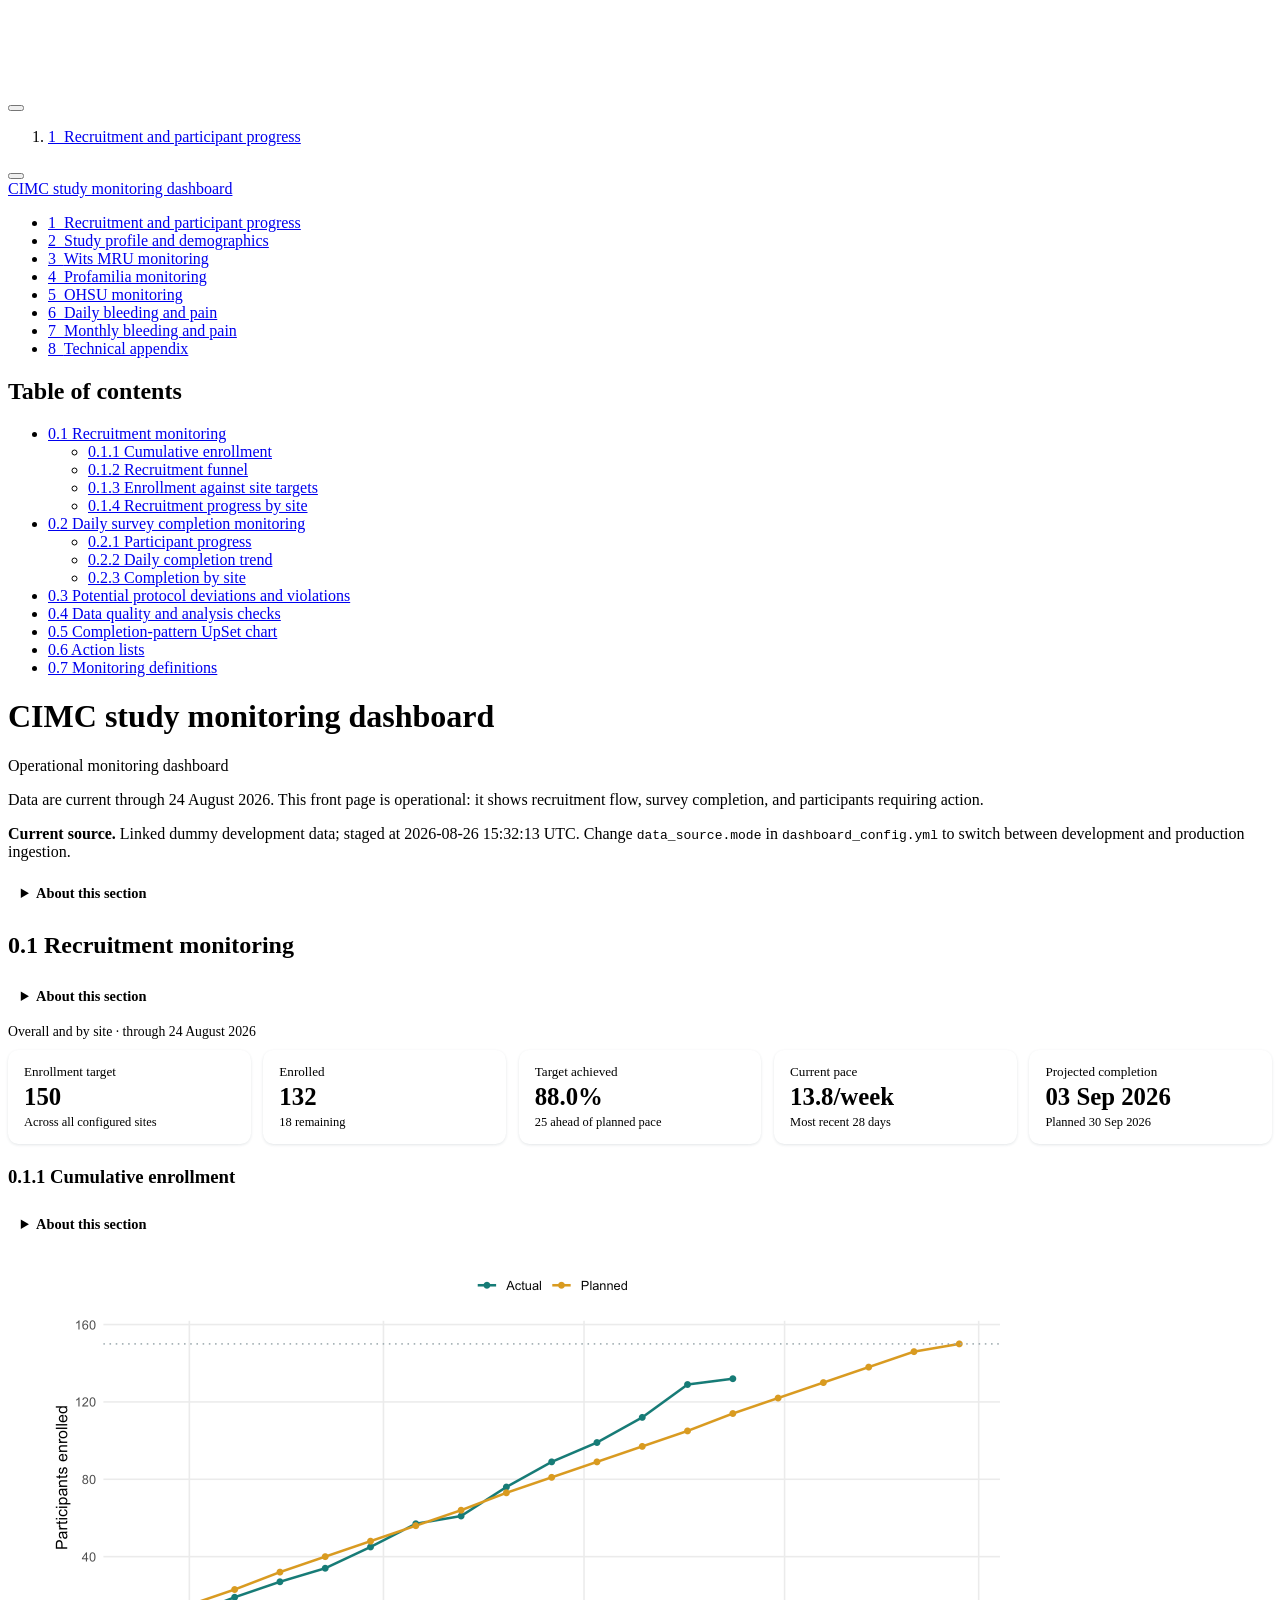
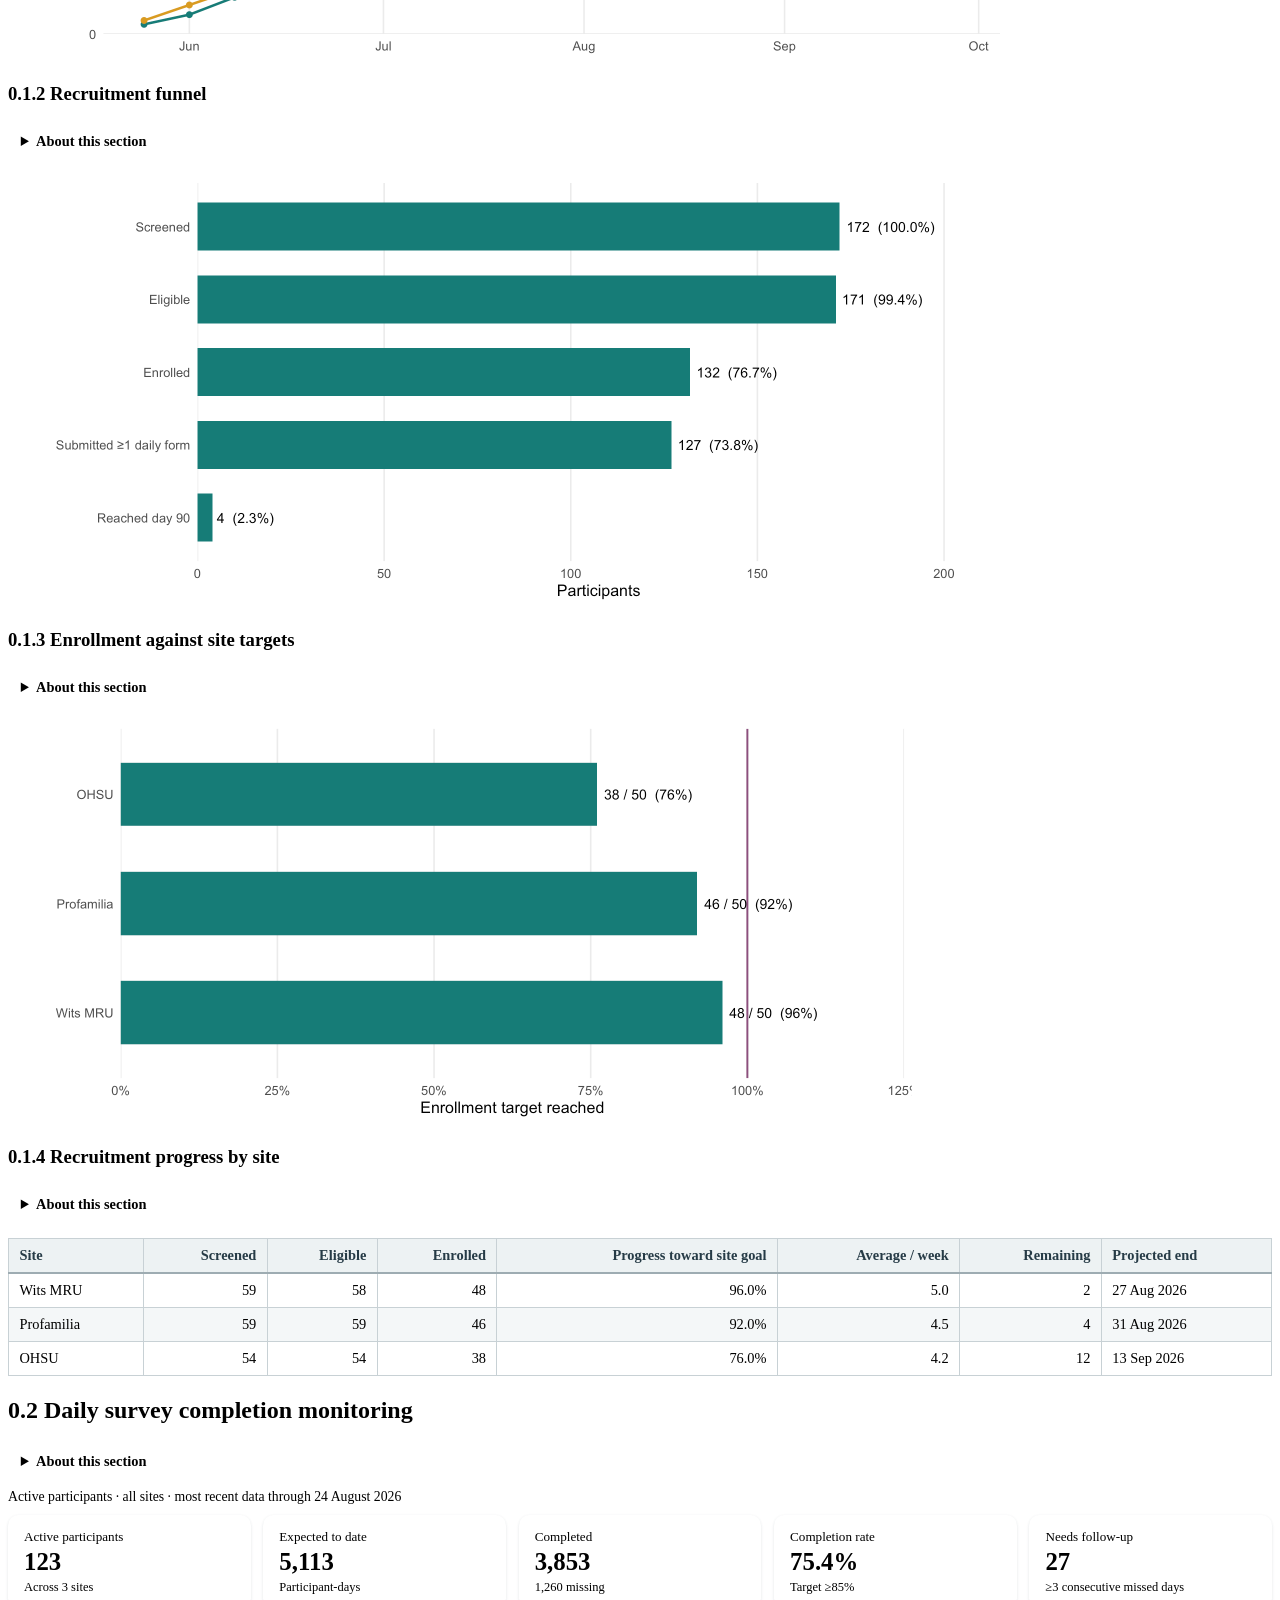
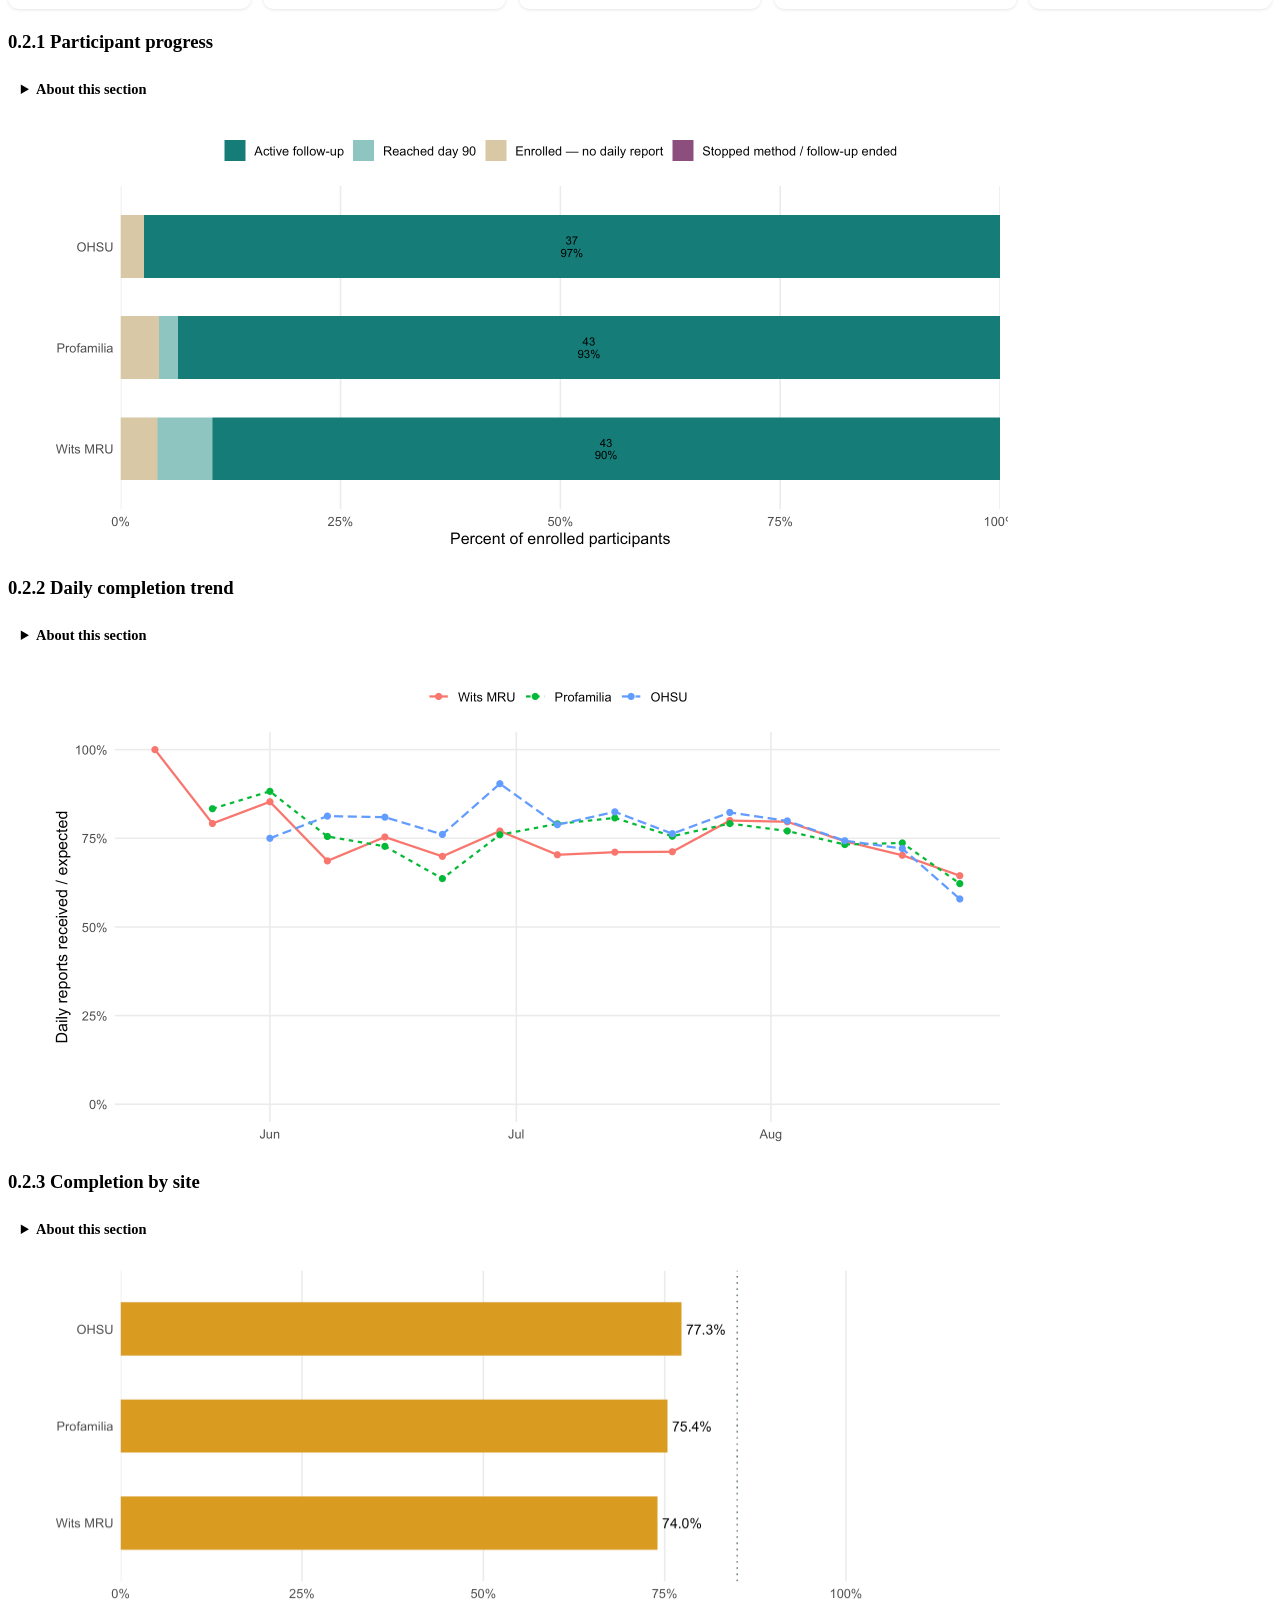
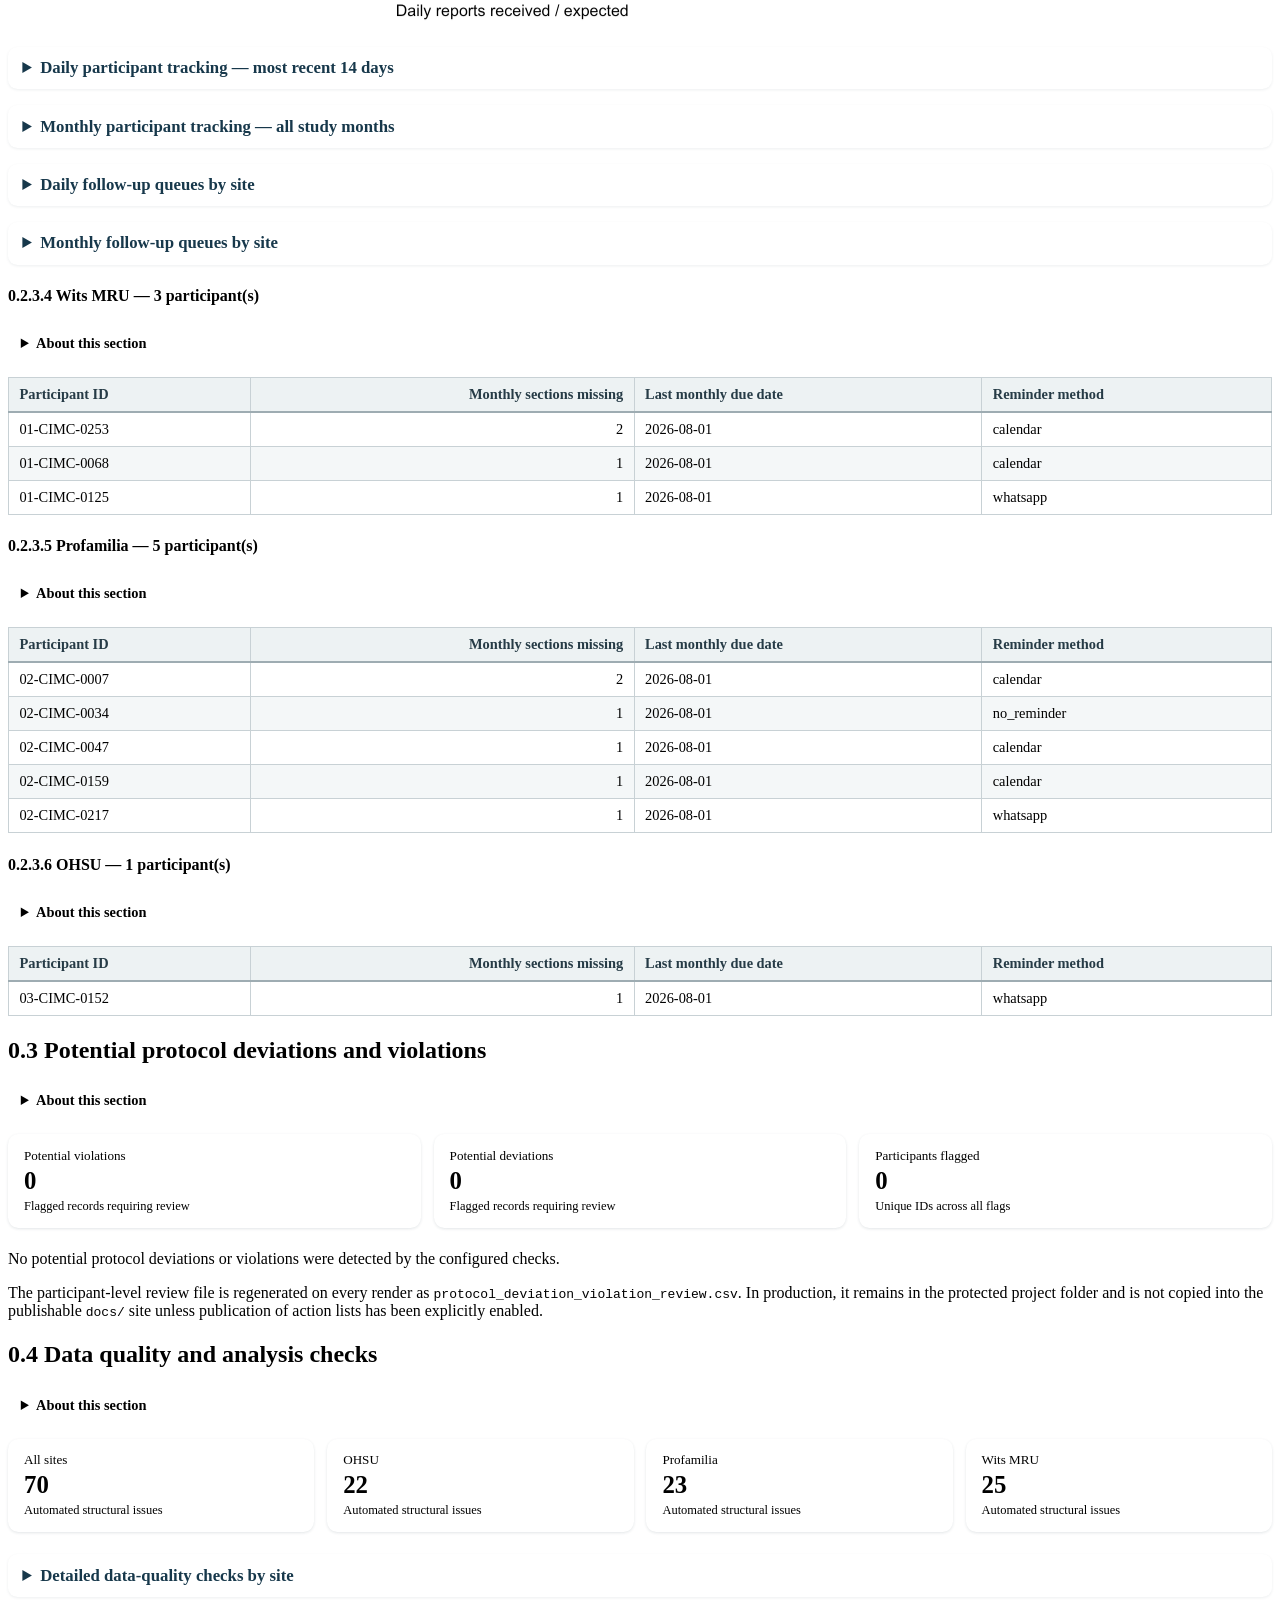
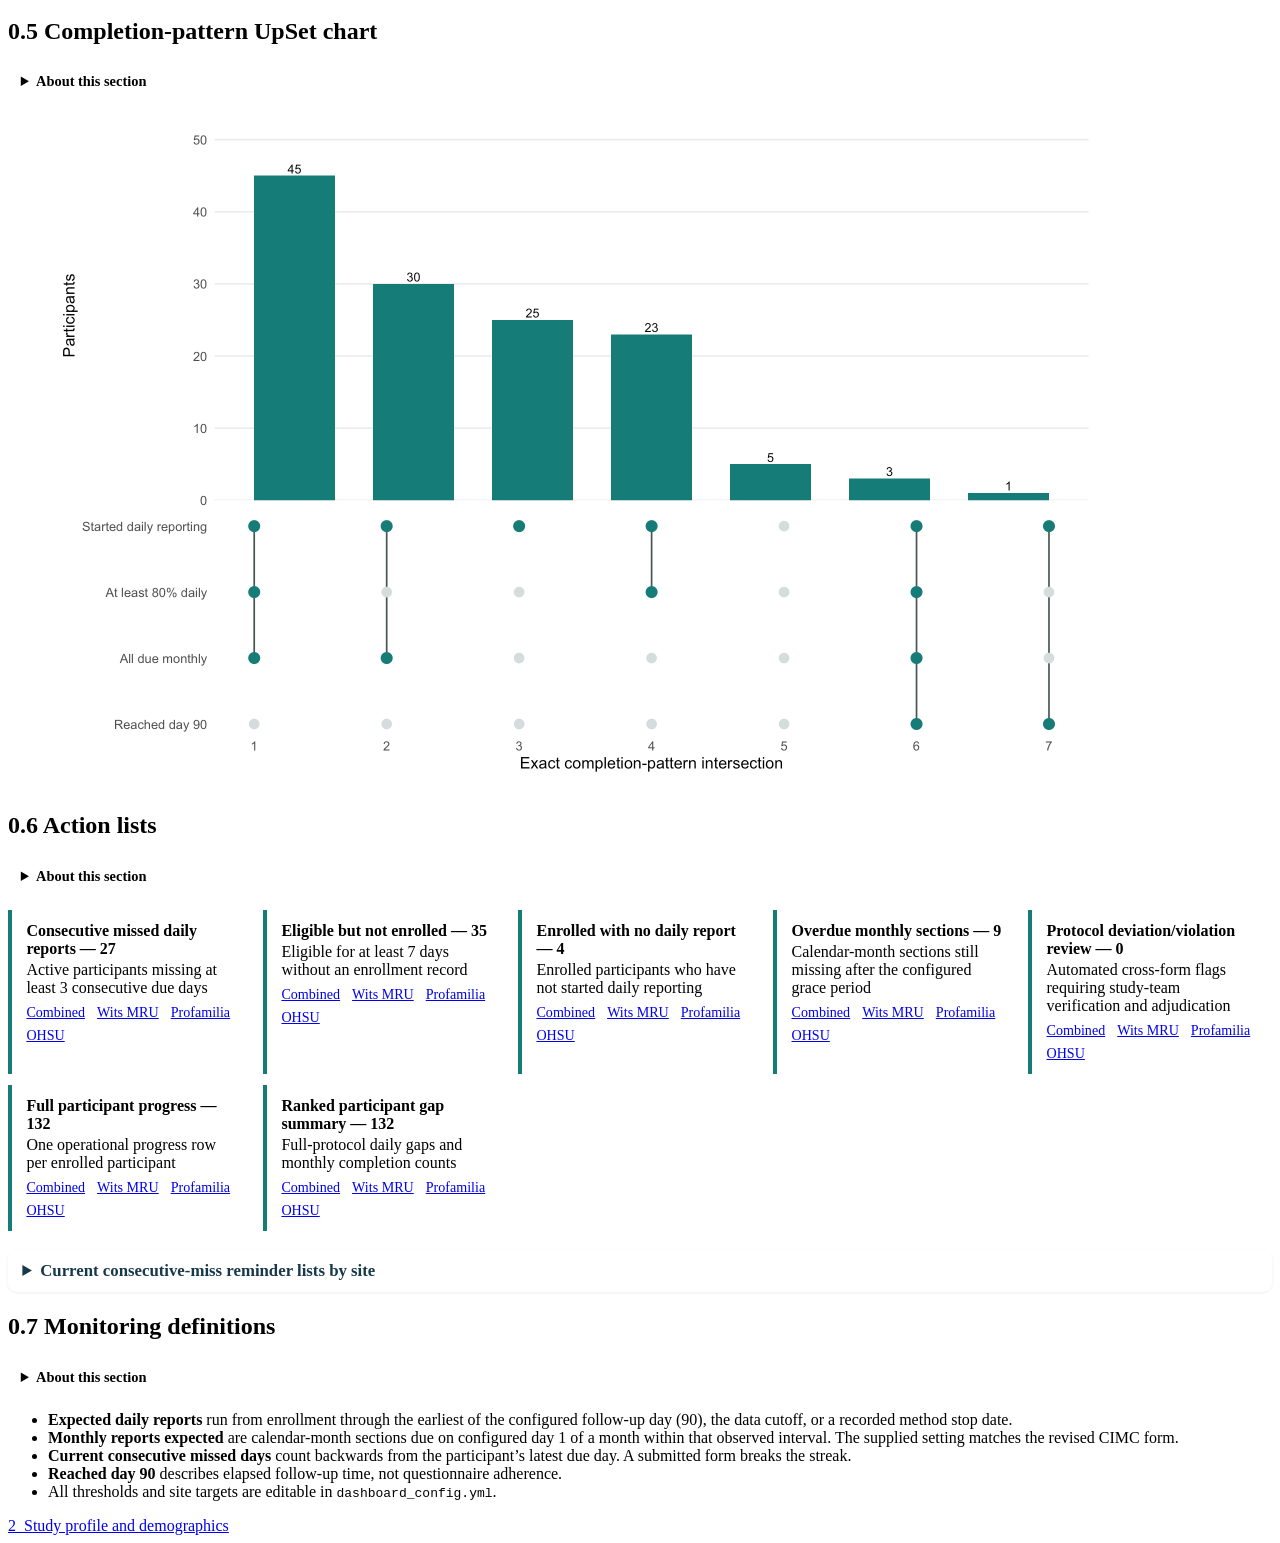
==== commit 58619b78: "Standardize enrollment wording and table styles Replaced "enrolment" with "enrollment" across dashbo" ====
--- a/docs/index.html
+++ b/docs/index.html
@@ -168,9 +168,9 @@
   <ul>
   <li><a href="#recruitment-monitoring" id="toc-recruitment-monitoring" class="nav-link active" data-scroll-target="#recruitment-monitoring"><span class="header-section-number">0.1</span> Recruitment monitoring</a>
   <ul class="collapse">
-  <li><a href="#cumulative-enrolment" id="toc-cumulative-enrolment" class="nav-link" data-scroll-target="#cumulative-enrolment"><span class="header-section-number">0.1.1</span> Cumulative enrolment</a></li>
+  <li><a href="#cumulative-enrollment" id="toc-cumulative-enrollment" class="nav-link" data-scroll-target="#cumulative-enrollment"><span class="header-section-number">0.1.1</span> Cumulative enrollment</a></li>
   <li><a href="#recruitment-funnel" id="toc-recruitment-funnel" class="nav-link" data-scroll-target="#recruitment-funnel"><span class="header-section-number">0.1.2</span> Recruitment funnel</a></li>
-  <li><a href="#enrolment-against-site-targets" id="toc-enrolment-against-site-targets" class="nav-link" data-scroll-target="#enrolment-against-site-targets"><span class="header-section-number">0.1.3</span> Enrolment against site targets</a></li>
+  <li><a href="#enrollment-against-site-targets" id="toc-enrollment-against-site-targets" class="nav-link" data-scroll-target="#enrollment-against-site-targets"><span class="header-section-number">0.1.3</span> Enrollment against site targets</a></li>
   <li><a href="#recruitment-progress-by-site" id="toc-recruitment-progress-by-site" class="nav-link" data-scroll-target="#recruitment-progress-by-site"><span class="header-section-number">0.1.4</span> Recruitment progress by site</a></li>
   </ul></li>
   <li><a href="#daily-survey-completion-monitoring" id="toc-daily-survey-completion-monitoring" class="nav-link" data-scroll-target="#daily-survey-completion-monitoring"><span class="header-section-number">0.2</span> Daily survey completion monitoring</a>
@@ -211,9 +211,9 @@
 
 
 <p>Data are current through 24 August 2026. This front page is operational: it shows recruitment flow, survey completion, and participants requiring action.</p>
-<p><strong>Current source.</strong> Linked dummy development data; staged at 2026-08-26 11:09:42 UTC. Change <code>data_source.mode</code> in <code>dashboard_config.yml</code> to switch between development and production ingestion.</p>
-<p><strong>What.</strong> This page gives the study team a current operational picture of recruitment, enrolment, follow-up and missing reports. It covers the client-specified recruitment trajectory, screening funnel, site delivery, daily completion trend, follow-up queue, recent participant tracking, and site completion.</p>
-<p><strong>How.</strong> Records are linked by participant ID. Expected reports run from enrolment to the earliest of the configured follow-up end, data cutoff, or recorded method stop. The action lists apply the thresholds documented in <code>dashboard_config.yml</code>.</p>
+<p><strong>Current source.</strong> Linked dummy development data; staged at 2026-08-26 15:32:13 UTC. Change <code>data_source.mode</code> in <code>dashboard_config.yml</code> to switch between development and production ingestion.</p>
+<p><strong>What.</strong> This page gives the study team a current operational picture of recruitment, enrollment, follow-up and missing reports. It covers the client-specified recruitment trajectory, screening funnel, site delivery, daily completion trend, follow-up queue, recent participant tracking, and site completion.</p>
+<p><strong>How.</strong> Records are linked by participant ID. Expected reports run from enrollment to the earliest of the configured follow-up end, data cutoff, or recorded method stop. The action lists apply the thresholds documented in <code>dashboard_config.yml</code>.</p>
 <p><strong>Why.</strong> It supports day-to-day decisions: whether recruitment is on target, whether follow-up is being sustained, and which participants may need timely contact. It is a monitoring page, not a clinical outcomes analysis.</p>
 <section id="recruitment-monitoring" class="level2" data-number="0.1">
 <h2 data-number="0.1" class="anchored" data-anchor-id="recruitment-monitoring"><span class="header-section-number">0.1</span> Recruitment monitoring</h2>
@@ -222,7 +222,7 @@
 </div>
 <div class="monitor-kpis">
   <div class="monitor-kpi">
-    <div class="monitor-kpi-label">Enrolment target</div>
+    <div class="monitor-kpi-label">Enrollment target</div>
     <div class="monitor-kpi-value">150</div>
     <div class="monitor-kpi-note">Across all configured sites</div>
   </div>
@@ -247,10 +247,10 @@
     <div class="monitor-kpi-note">Planned 30 Sep 2026</div>
   </div>
 </div>
-<section id="cumulative-enrolment" class="level3" data-number="0.1.1">
-<h3 data-number="0.1.1" class="anchored" data-anchor-id="cumulative-enrolment"><span class="header-section-number">0.1.1</span> Cumulative enrolment</h3>
-<p><strong>What it shows.</strong> Actual cumulative enrolment against the straight-line plan implied by the configured recruitment start date, target date, and site targets.</p>
-<p><strong>How it is calculated.</strong> Enrolments are counted once on their enrolment date. The planned line rises evenly from zero to the total configured target; it is a monitoring reference rather than a statistical model.</p>
+<section id="cumulative-enrollment" class="level3" data-number="0.1.1">
+<h3 data-number="0.1.1" class="anchored" data-anchor-id="cumulative-enrollment"><span class="header-section-number">0.1.1</span> Cumulative enrollment</h3>
+<p><strong>What it shows.</strong> Actual cumulative enrollment against the straight-line plan implied by the configured recruitment start date, target date, and site targets.</p>
+<p><strong>How it is calculated.</strong> Enrollments are counted once on their enrollment date. The planned line rises evenly from zero to the total configured target; it is a monitoring reference rather than a statistical model.</p>
 <div class="cell">
 <div class="cell-output-display">
 <div>
@@ -276,11 +276,11 @@
 </div>
 </div>
 </section>
-<section id="enrolment-against-site-targets" class="level3" data-number="0.1.3">
-<h3 data-number="0.1.3" class="anchored" data-anchor-id="enrolment-against-site-targets"><span class="header-section-number">0.1.3</span> Enrolment against site targets</h3>
-<p><strong>What it shows.</strong> Enrolment achieved at each site relative to its configured target.</p>
-<p><strong>How it is calculated.</strong> Enrolled participants are counted once at their enrolment site and divided by that site’s target in <code>dashboard_config.yml</code>.</p>
-<p><strong>Why it helps.</strong> It distinguishes overall recruitment success from site-specific delivery. It does not measure reporting quality after enrolment.</p>
+<section id="enrollment-against-site-targets" class="level3" data-number="0.1.3">
+<h3 data-number="0.1.3" class="anchored" data-anchor-id="enrollment-against-site-targets"><span class="header-section-number">0.1.3</span> Enrollment against site targets</h3>
+<p><strong>What it shows.</strong> Enrollment achieved at each site relative to its configured target.</p>
+<p><strong>How it is calculated.</strong> Enrolled participants are counted once at their enrollment site and divided by that site’s target in <code>dashboard_config.yml</code>.</p>
+<p><strong>Why it helps.</strong> It distinguishes overall recruitment success from site-specific delivery. It does not measure reporting quality after enrollment.</p>
 <div class="cell">
 <div class="cell-output-display">
 <div>
@@ -1180,8 +1180,8 @@
 
 <section id="potential-protocol-deviations-and-violations" class="level2" data-number="0.3">
 <h2 data-number="0.3" class="anchored" data-anchor-id="potential-protocol-deviations-and-violations"><span class="header-section-number">0.3</span> Potential protocol deviations and violations</h2>
-<p><strong>What it shows.</strong> This section screens linked study forms for records that may represent a protocol deviation or violation. The supplied rules include CIMC reports without enrolment, missing programme start dates, reports dated before enrolment, duplicate participant-days, duplicate enrolments, and enrolments without recruitment records.</p>
-<p><strong>How it is calculated.</strong> Exact participant IDs and recorded dates are compared across recruitment, enrolment, and CIMC submissions. Each rule and its provisional classification are controlled in <code>dashboard_config.yml</code>. CIMC submissions without a valid linked programme start remain in this monitoring register but are excluded from symptom and cycle analyses.</p>
+<p><strong>What it shows.</strong> This section screens linked study forms for records that may represent a protocol deviation or violation. The supplied rules include CIMC reports without enrollment, missing programme start dates, reports dated before enrollment, duplicate participant-days, duplicate enrollments, and enrollments without recruitment records.</p>
+<p><strong>How it is calculated.</strong> Exact participant IDs and recorded dates are compared across recruitment, enrollment, and CIMC submissions. Each rule and its provisional classification are controlled in <code>dashboard_config.yml</code>. CIMC submissions without a valid linked programme start remain in this monitoring register but are excluded from symptom and cycle analyses.</p>
 <p><strong>Why it helps.</strong> A linkage problem should create an actionable signal rather than prevent the dashboard from rendering. These are <strong>potential</strong> events: the dashboard does not determine seriousness, causality, or reportability. The study team must verify source records and adjudicate each flag under the approved protocol and deviation-management procedures.</p>
 <div class="monitor-kpis">
   <div class="monitor-kpi">
@@ -1548,7 +1548,7 @@
   </div>
   <div class="monitor-download">
     <strong>Eligible but not enrolled — 35</strong>
-    <div class="small text-muted">Eligible for at least 7 days without an enrolment record</div>
+    <div class="small text-muted">Eligible for at least 7 days without an enrollment record</div>
     <div class="monitor-download-links">
       <a href="eligible_not_enrolled_targets.csv" download="eligible_not_enrolled_targets.csv">Combined</a>
       <a href="eligible_not_enrolled_targets_wmru.csv" download="eligible_not_enrolled_targets_wmru.csv">Wits MRU</a>
@@ -2249,7 +2249,7 @@
 <section id="monitoring-definitions" class="level2" data-number="0.7">
 <h2 data-number="0.7" class="anchored" data-anchor-id="monitoring-definitions"><span class="header-section-number">0.7</span> Monitoring definitions</h2>
 <ul>
-<li><strong>Expected daily reports</strong> run from enrolment through the earliest of the configured follow-up day (90), the data cutoff, or a recorded method stop date.</li>
+<li><strong>Expected daily reports</strong> run from enrollment through the earliest of the configured follow-up day (90), the data cutoff, or a recorded method stop date.</li>
 <li><strong>Monthly reports expected</strong> are calendar-month sections due on configured day 1 of a month within that observed interval. The supplied setting matches the revised CIMC form.</li>
 <li><strong>Current consecutive missed days</strong> count backwards from the participant’s latest due day. A submitted form breaks the streak.</li>
 <li><strong>Reached day 90</strong> describes elapsed follow-up time, not questionnaire adherence.</li>
--- a/docs/monitoring.css
+++ b/docs/monitoring.css
@@ -68,11 +68,40 @@
   margin-bottom: 0;
 }
 
+/* Tables are operational tools, so cell boundaries need to remain visible even
+   where adjacent values have similar widths (for example counts and dates). */
+main.content table {
+  width: 100%;
+  border-collapse: collapse;
+  border: 1px solid #b9c4c9;
+}
+
+main.content table th,
+main.content table td {
+  padding: .5rem .65rem;
+  border: 1px solid #c8d1d5;
+  vertical-align: middle;
+}
+
+main.content table thead th {
+  background: #edf2f3;
+  border-bottom: 2px solid #9eacb2;
+  color: #263b46;
+}
+
+main.content table tbody tr:nth-child(even) td {
+  background: rgba(224, 232, 234, .35);
+}
+
+main.content table tbody tr:hover td {
+  background: rgba(122, 190, 187, .16);
+}
+
 .monitor-table-scroll thead th {
   position: sticky;
   top: 0;
   z-index: 1;
-  background: var(--bs-body-bg);
+  background: #edf2f3;
 }
 
 .dashboard-explainer {
@@ -125,9 +154,13 @@
   font-size: .9rem;
 }
 
-.monitor-table-compact td,
+.monitor-table-compact td {
+  white-space: nowrap;
+}
+
 .monitor-table-compact th {
-  white-space: nowrap;
+  white-space: normal;
+  line-height: 1.2;
 }
 
 .full-tracking-scroll {
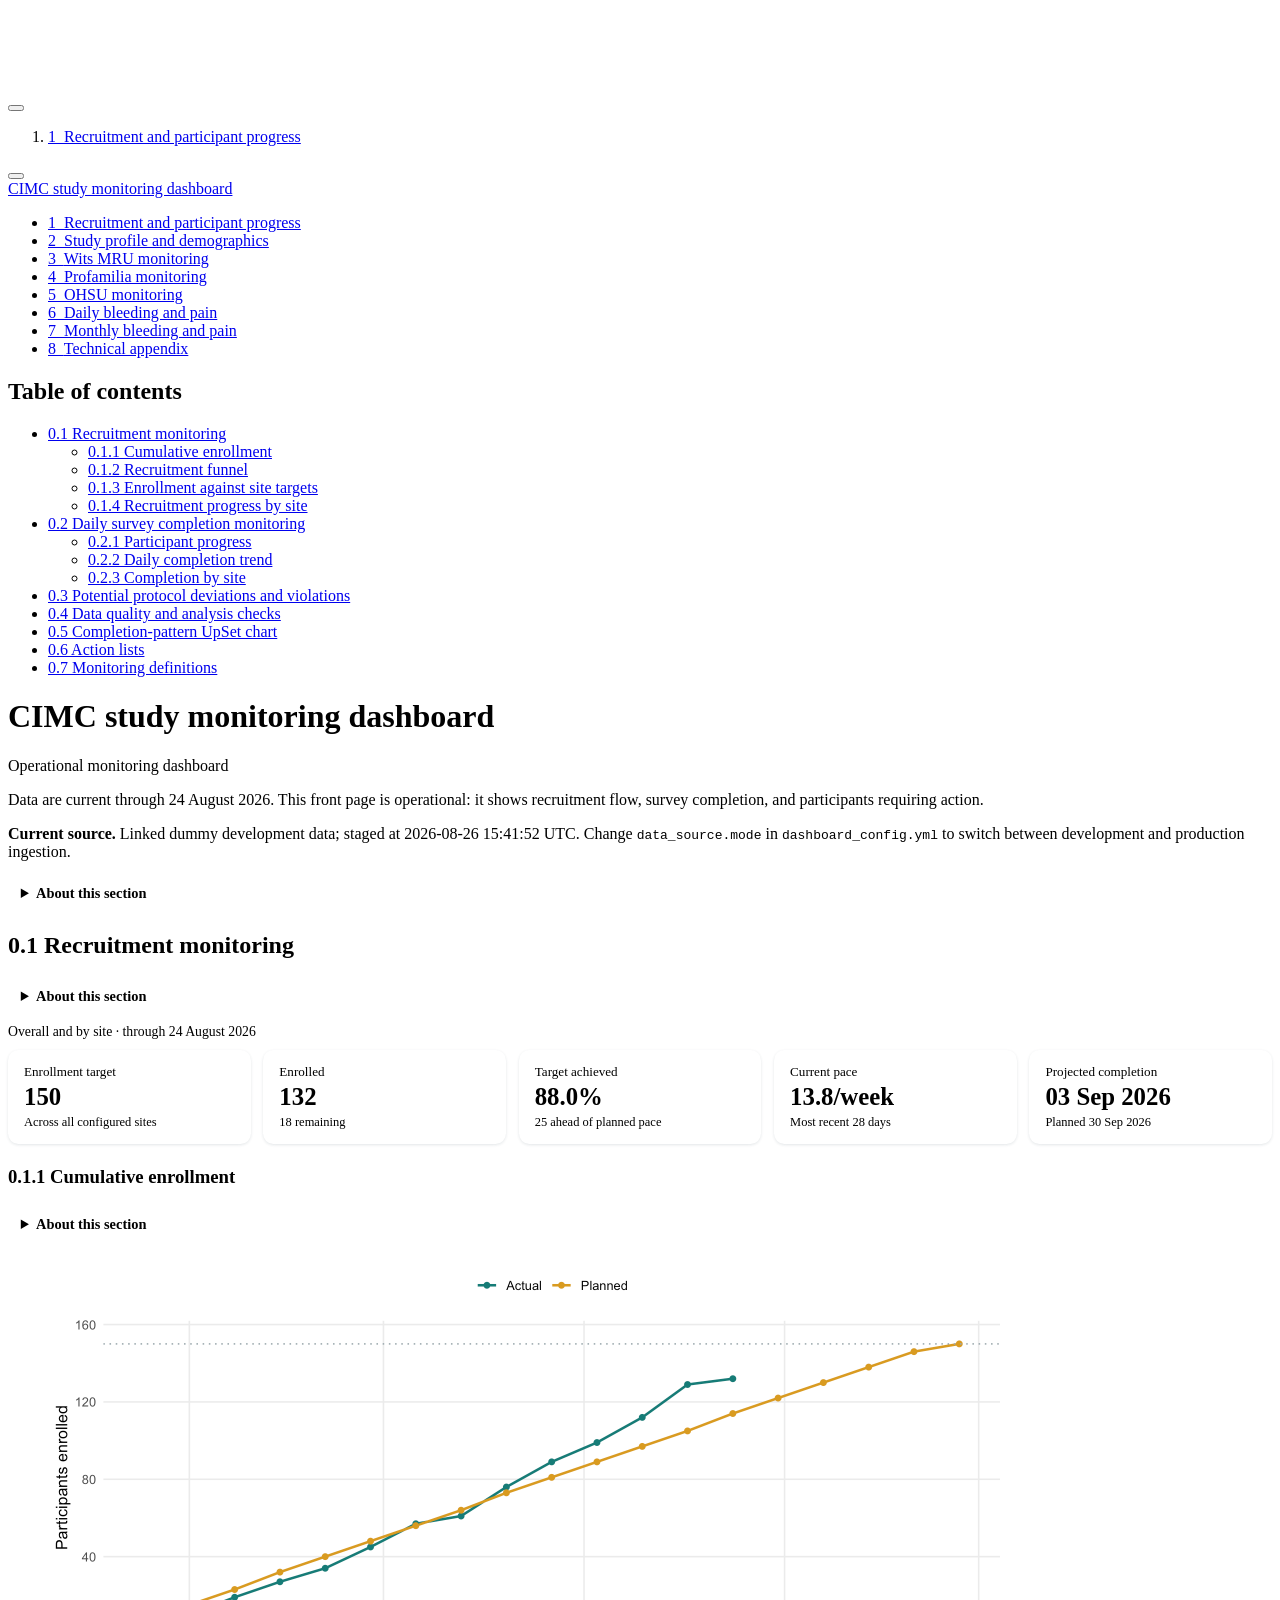
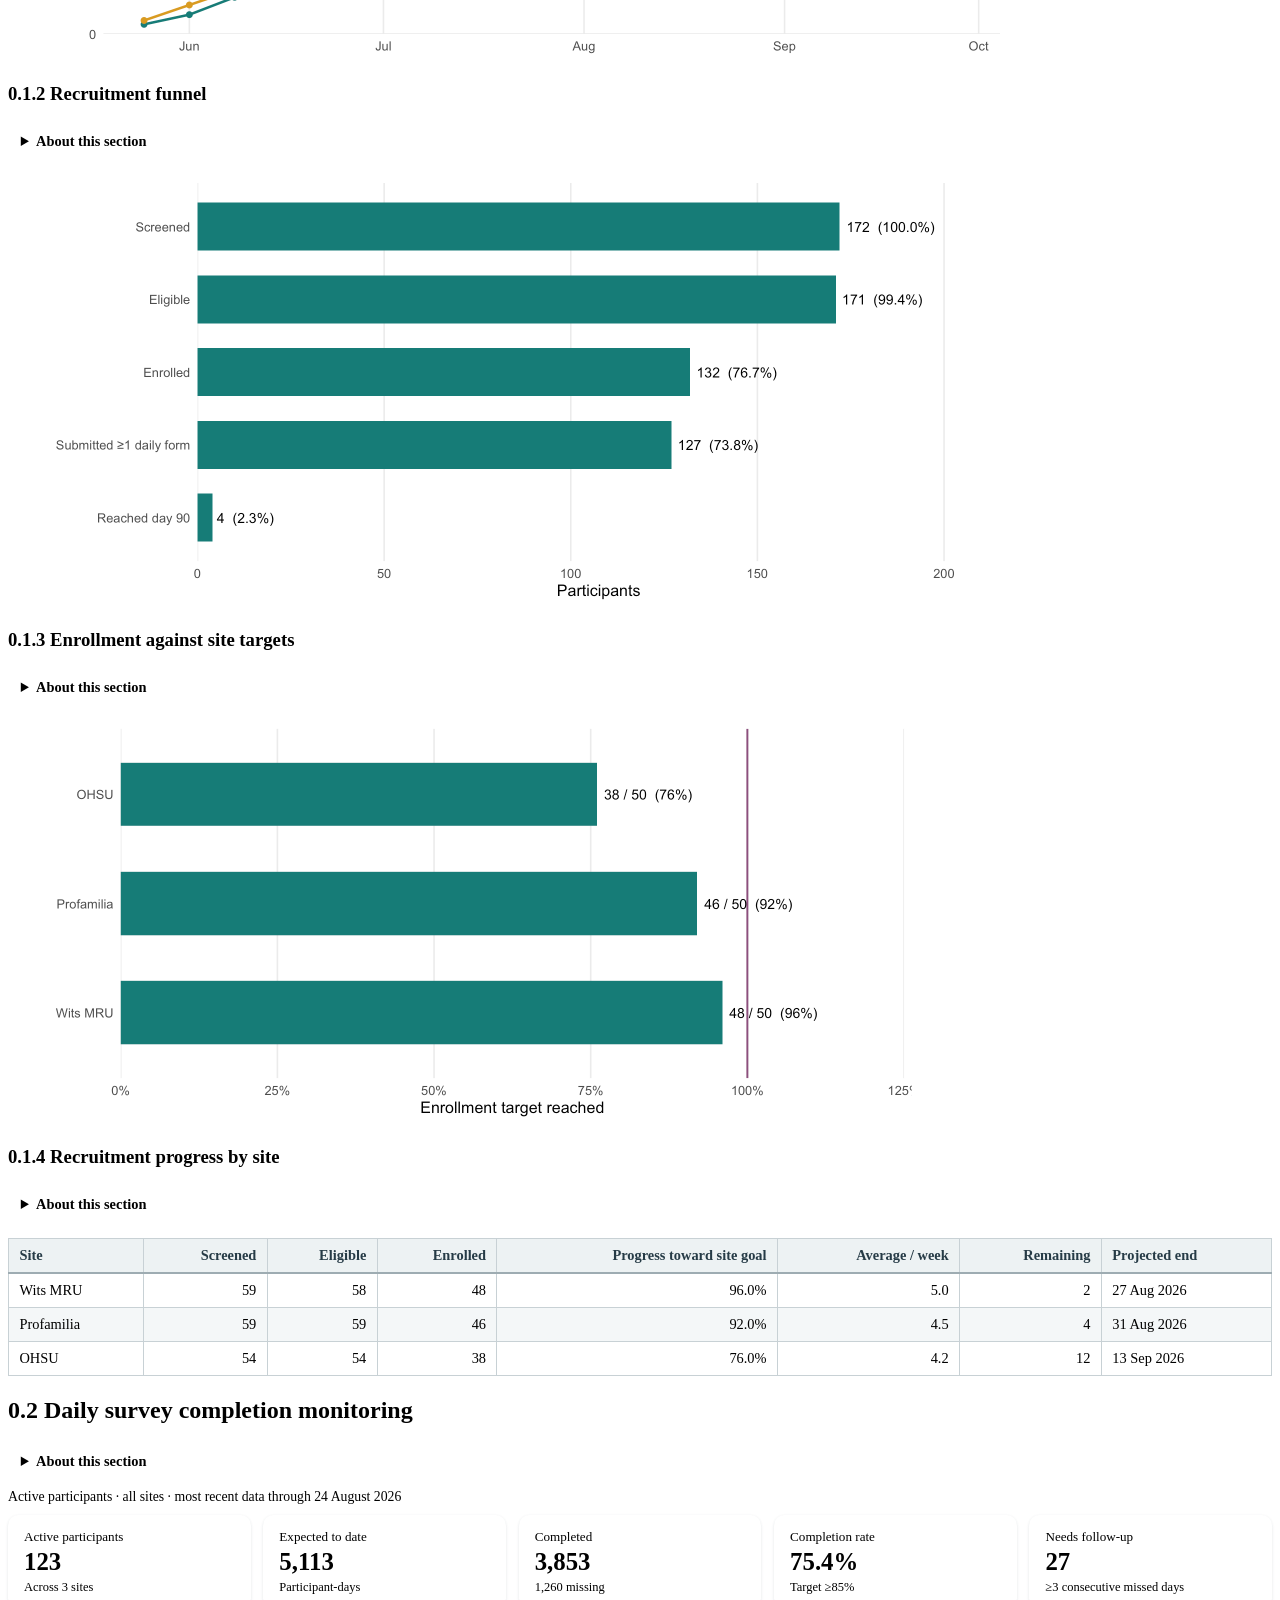
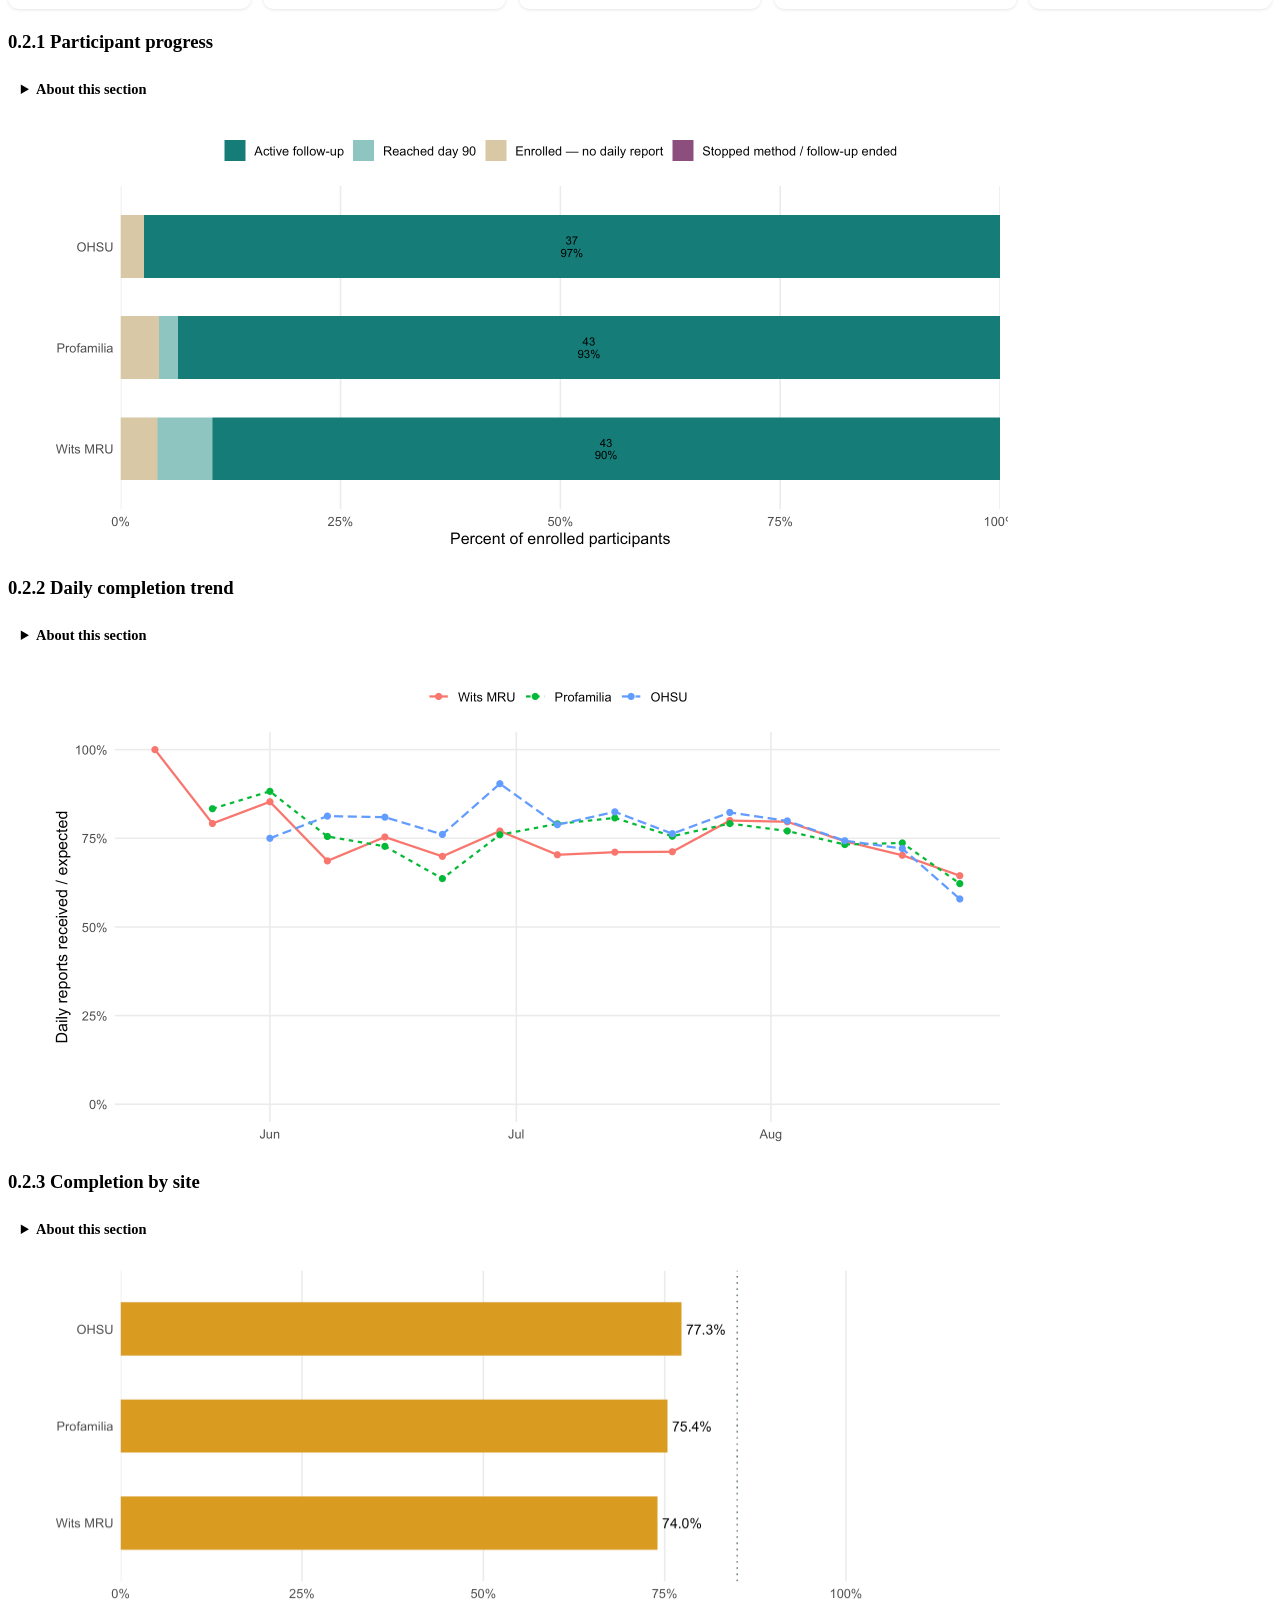
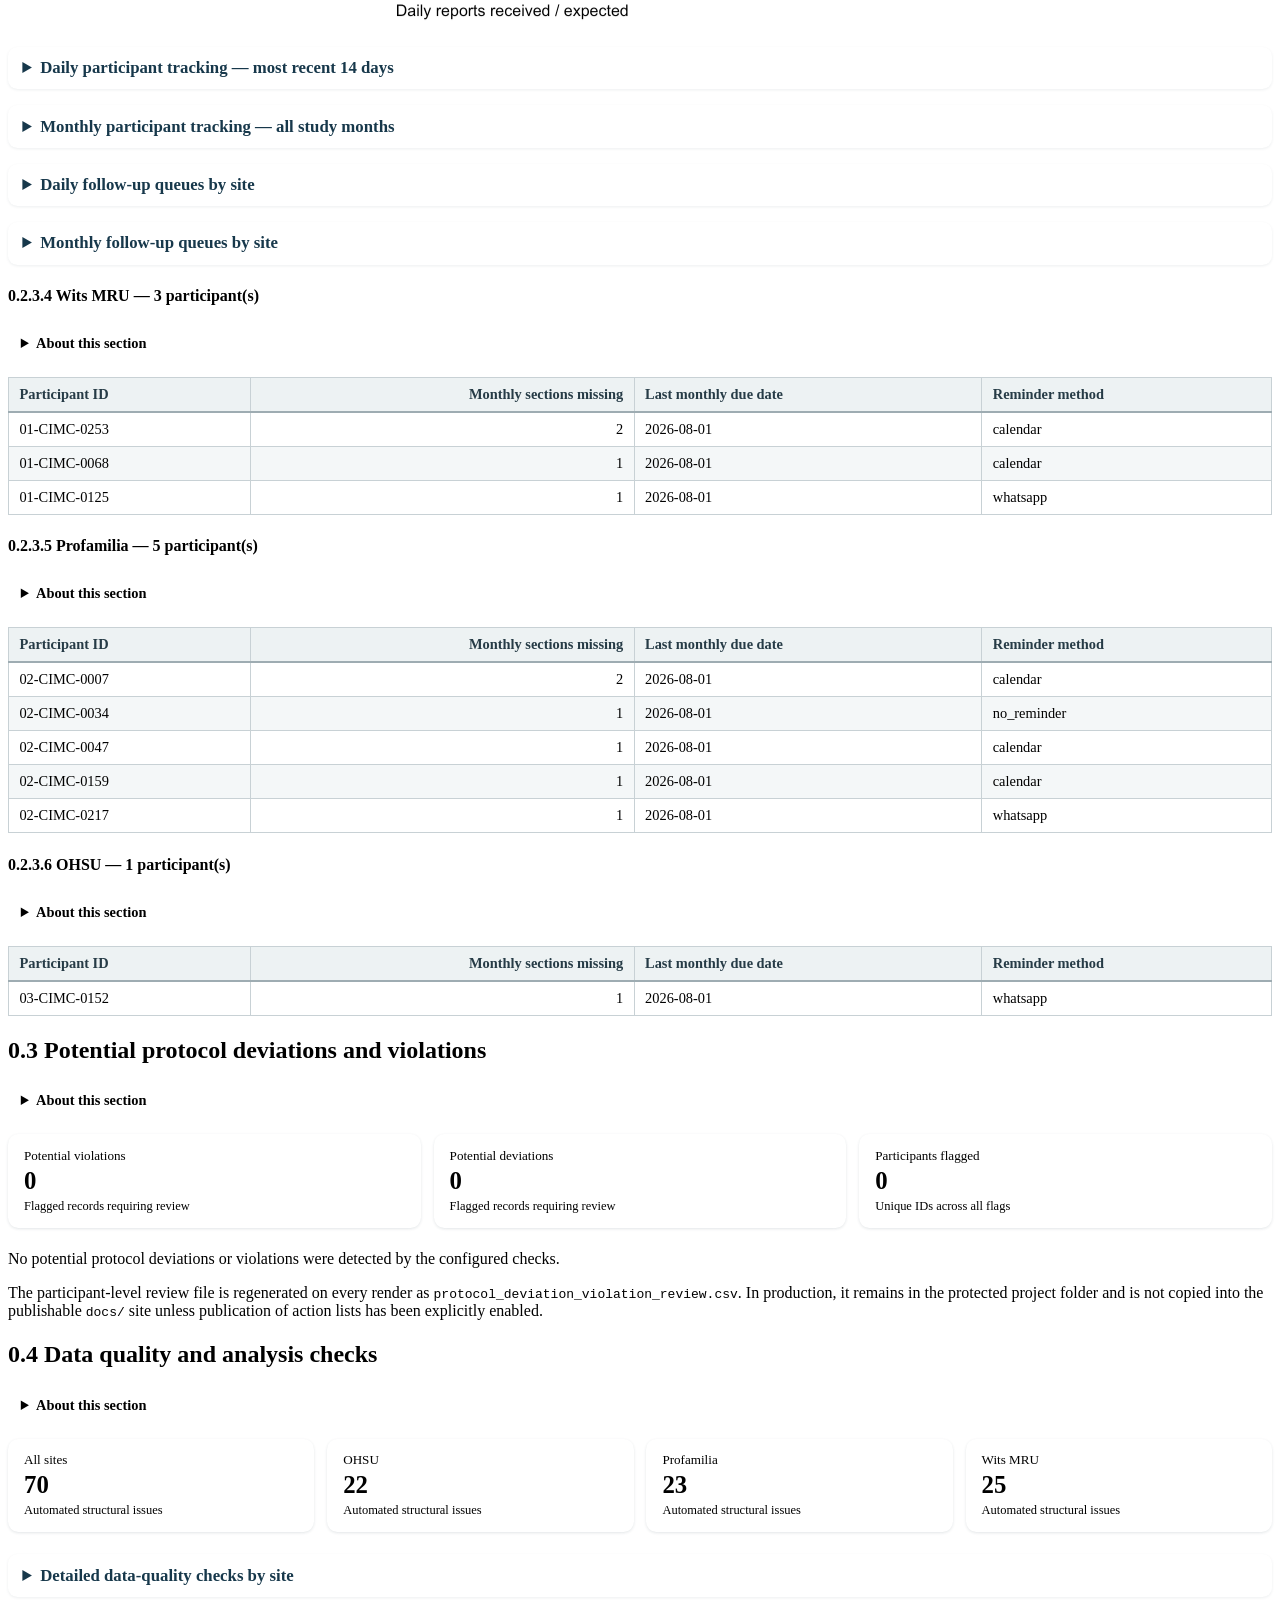
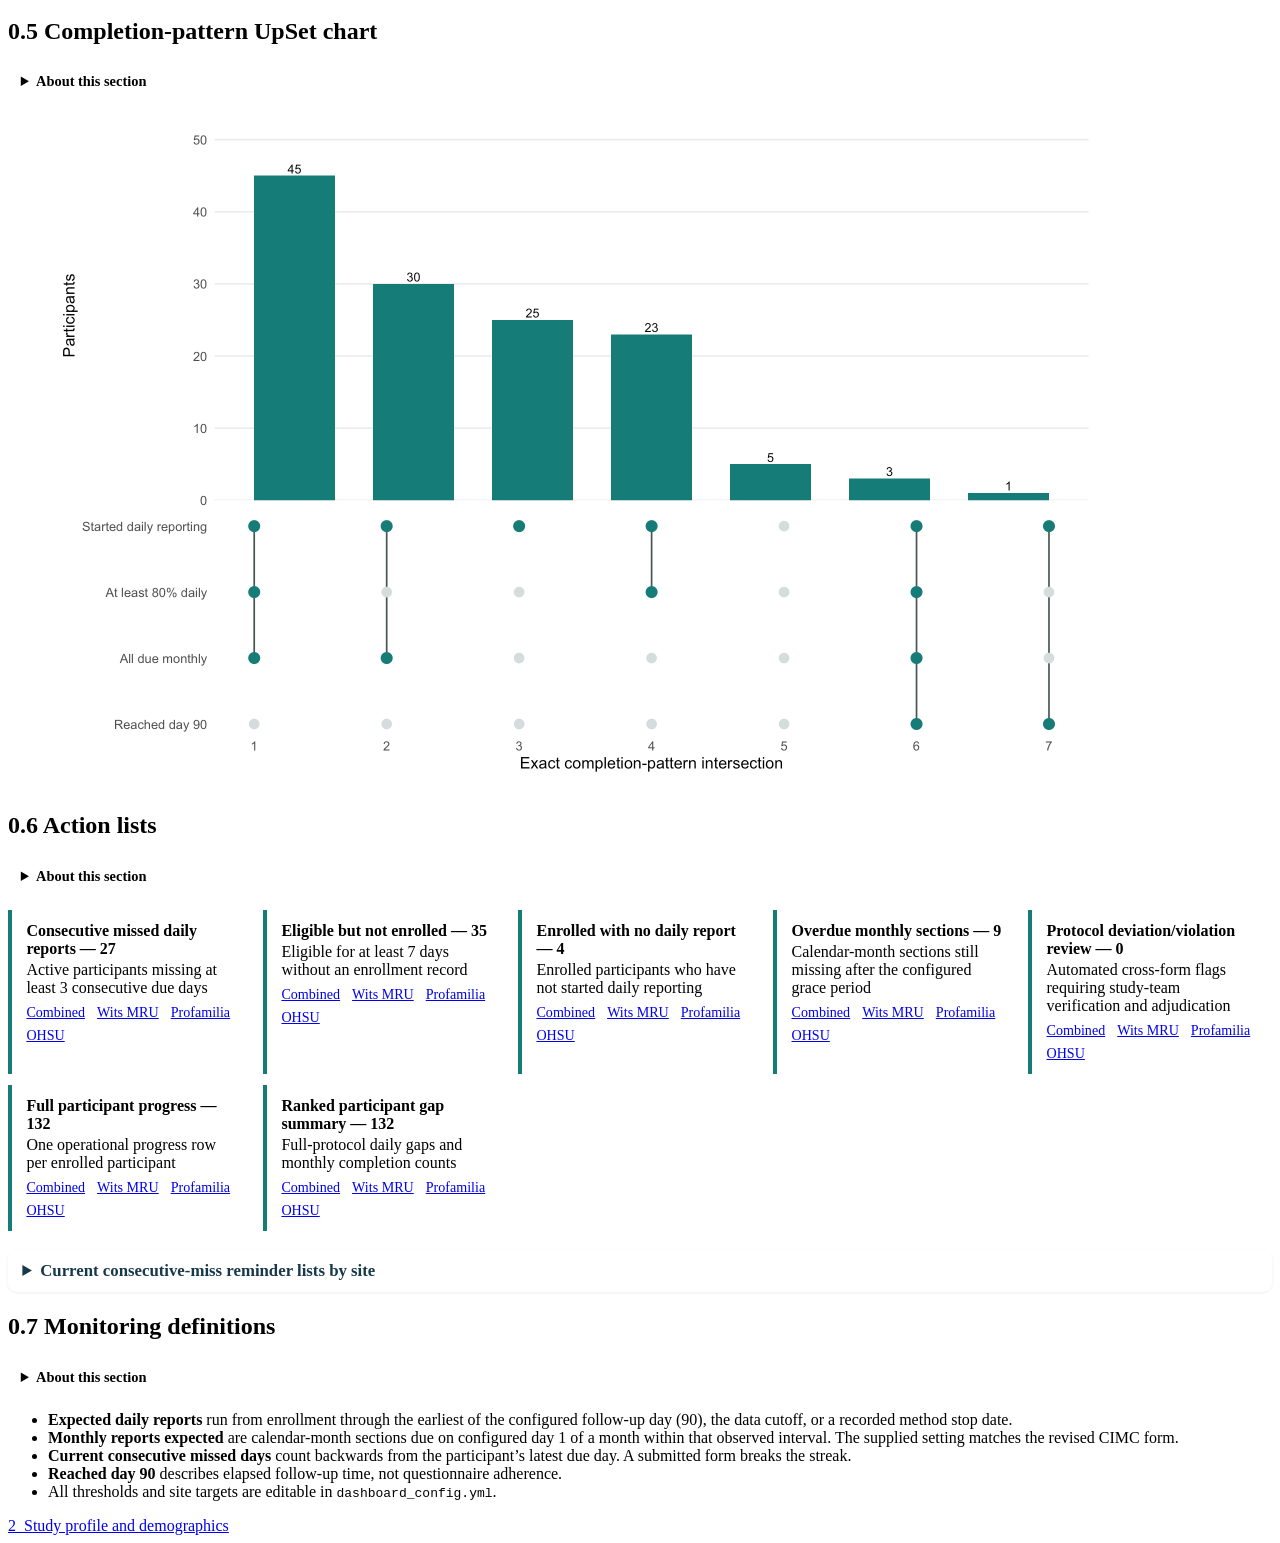
==== commit 169a3852: "update pages" ====
--- a/docs/index.html
+++ b/docs/index.html
@@ -211,7 +211,7 @@
 
 
 <p>Data are current through 24 August 2026. This front page is operational: it shows recruitment flow, survey completion, and participants requiring action.</p>
-<p><strong>Current source.</strong> Linked dummy development data; staged at 2026-08-26 15:32:13 UTC. Change <code>data_source.mode</code> in <code>dashboard_config.yml</code> to switch between development and production ingestion.</p>
+<p><strong>Current source.</strong> Linked dummy development data; staged at 2026-08-26 15:41:52 UTC. Change <code>data_source.mode</code> in <code>dashboard_config.yml</code> to switch between development and production ingestion.</p>
 <p><strong>What.</strong> This page gives the study team a current operational picture of recruitment, enrollment, follow-up and missing reports. It covers the client-specified recruitment trajectory, screening funnel, site delivery, daily completion trend, follow-up queue, recent participant tracking, and site completion.</p>
 <p><strong>How.</strong> Records are linked by participant ID. Expected reports run from enrollment to the earliest of the configured follow-up end, data cutoff, or recorded method stop. The action lists apply the thresholds documented in <code>dashboard_config.yml</code>.</p>
 <p><strong>Why.</strong> It supports day-to-day decisions: whether recruitment is on target, whether follow-up is being sustained, and which participants may need timely contact. It is a monitoring page, not a clinical outcomes analysis.</p>
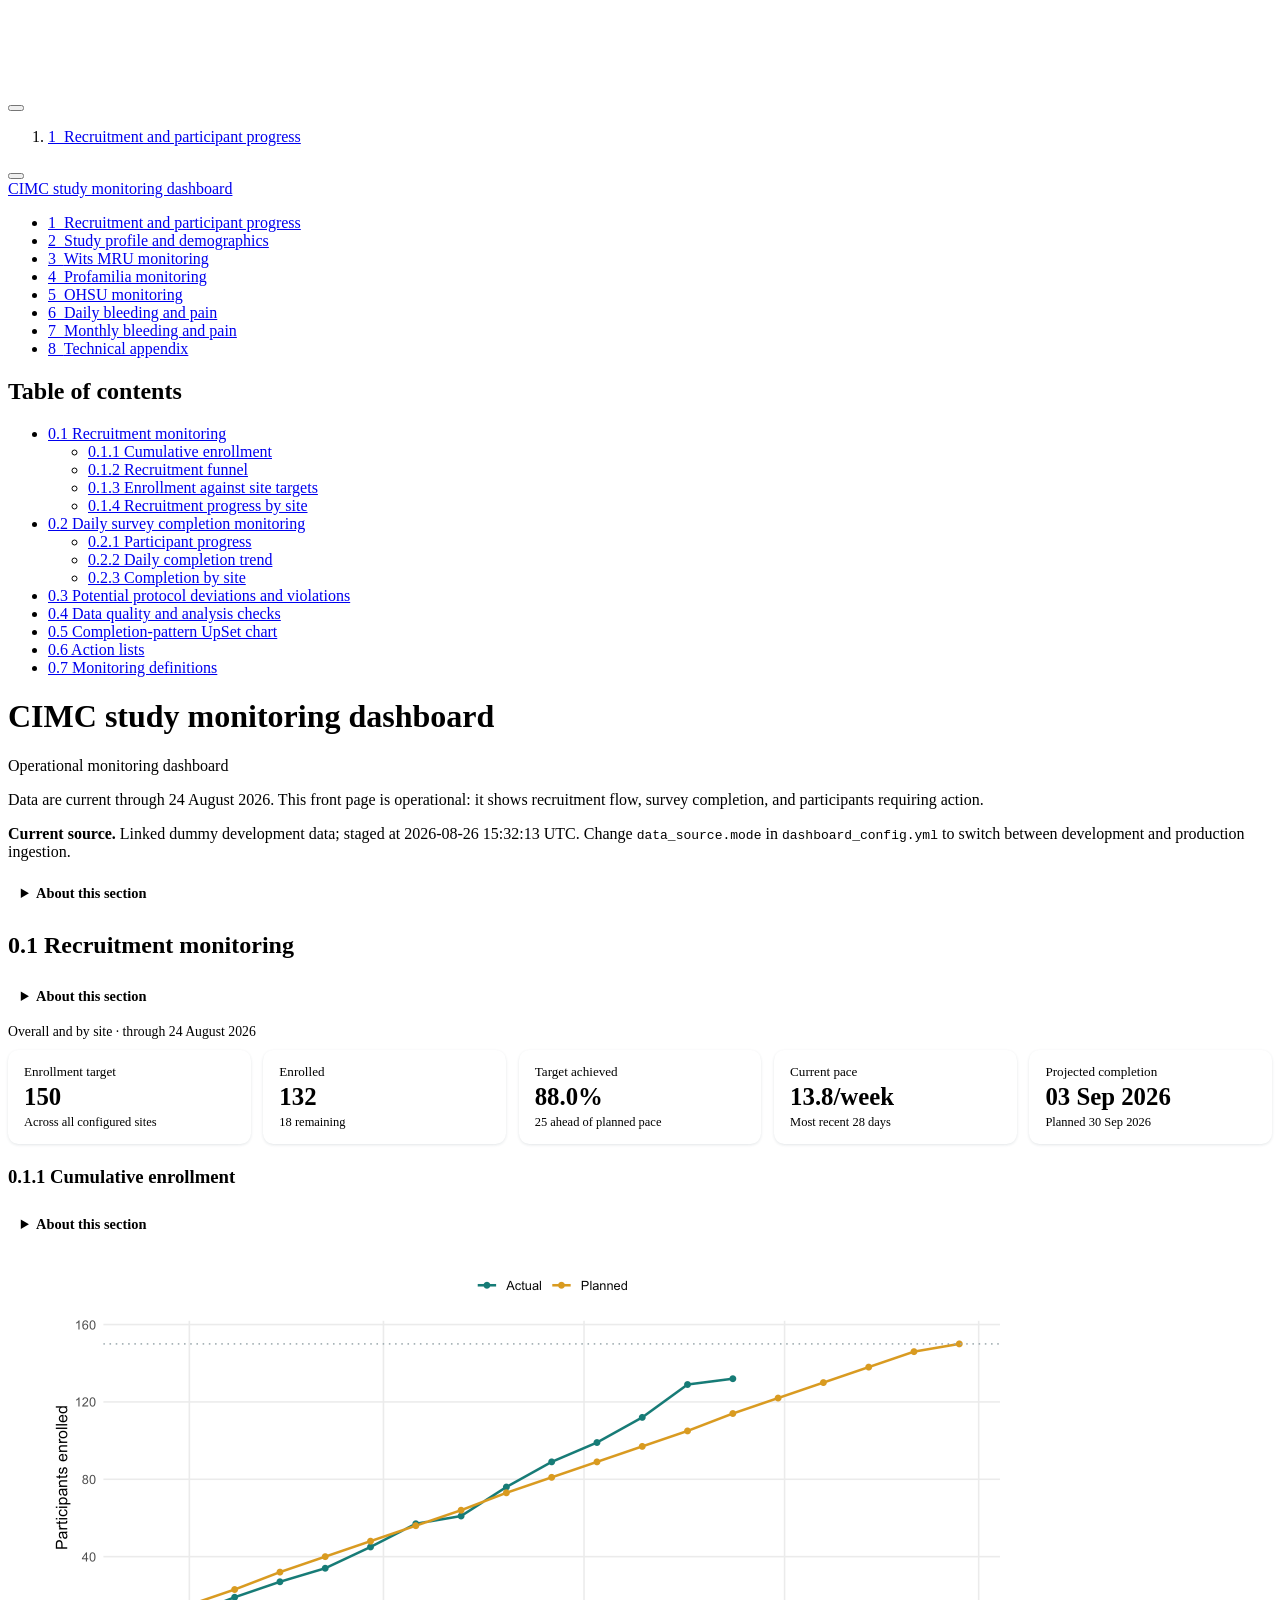
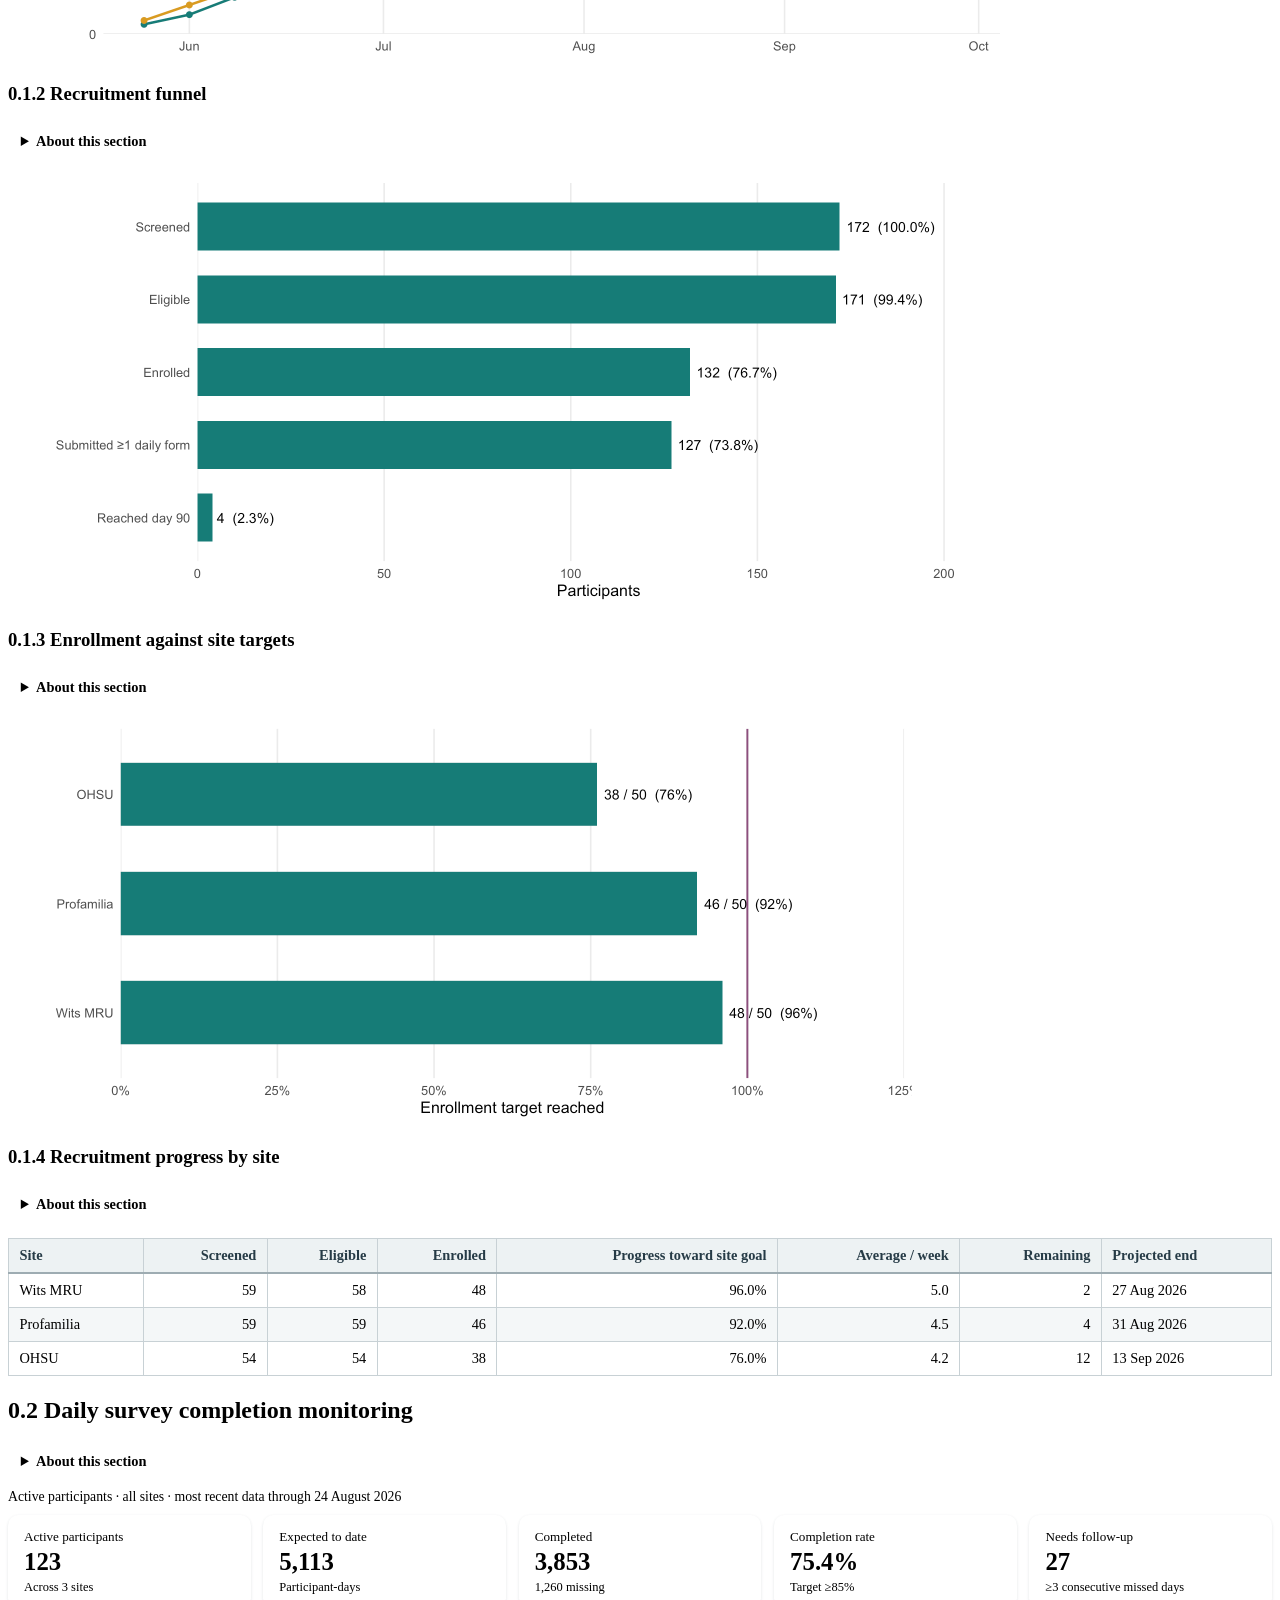
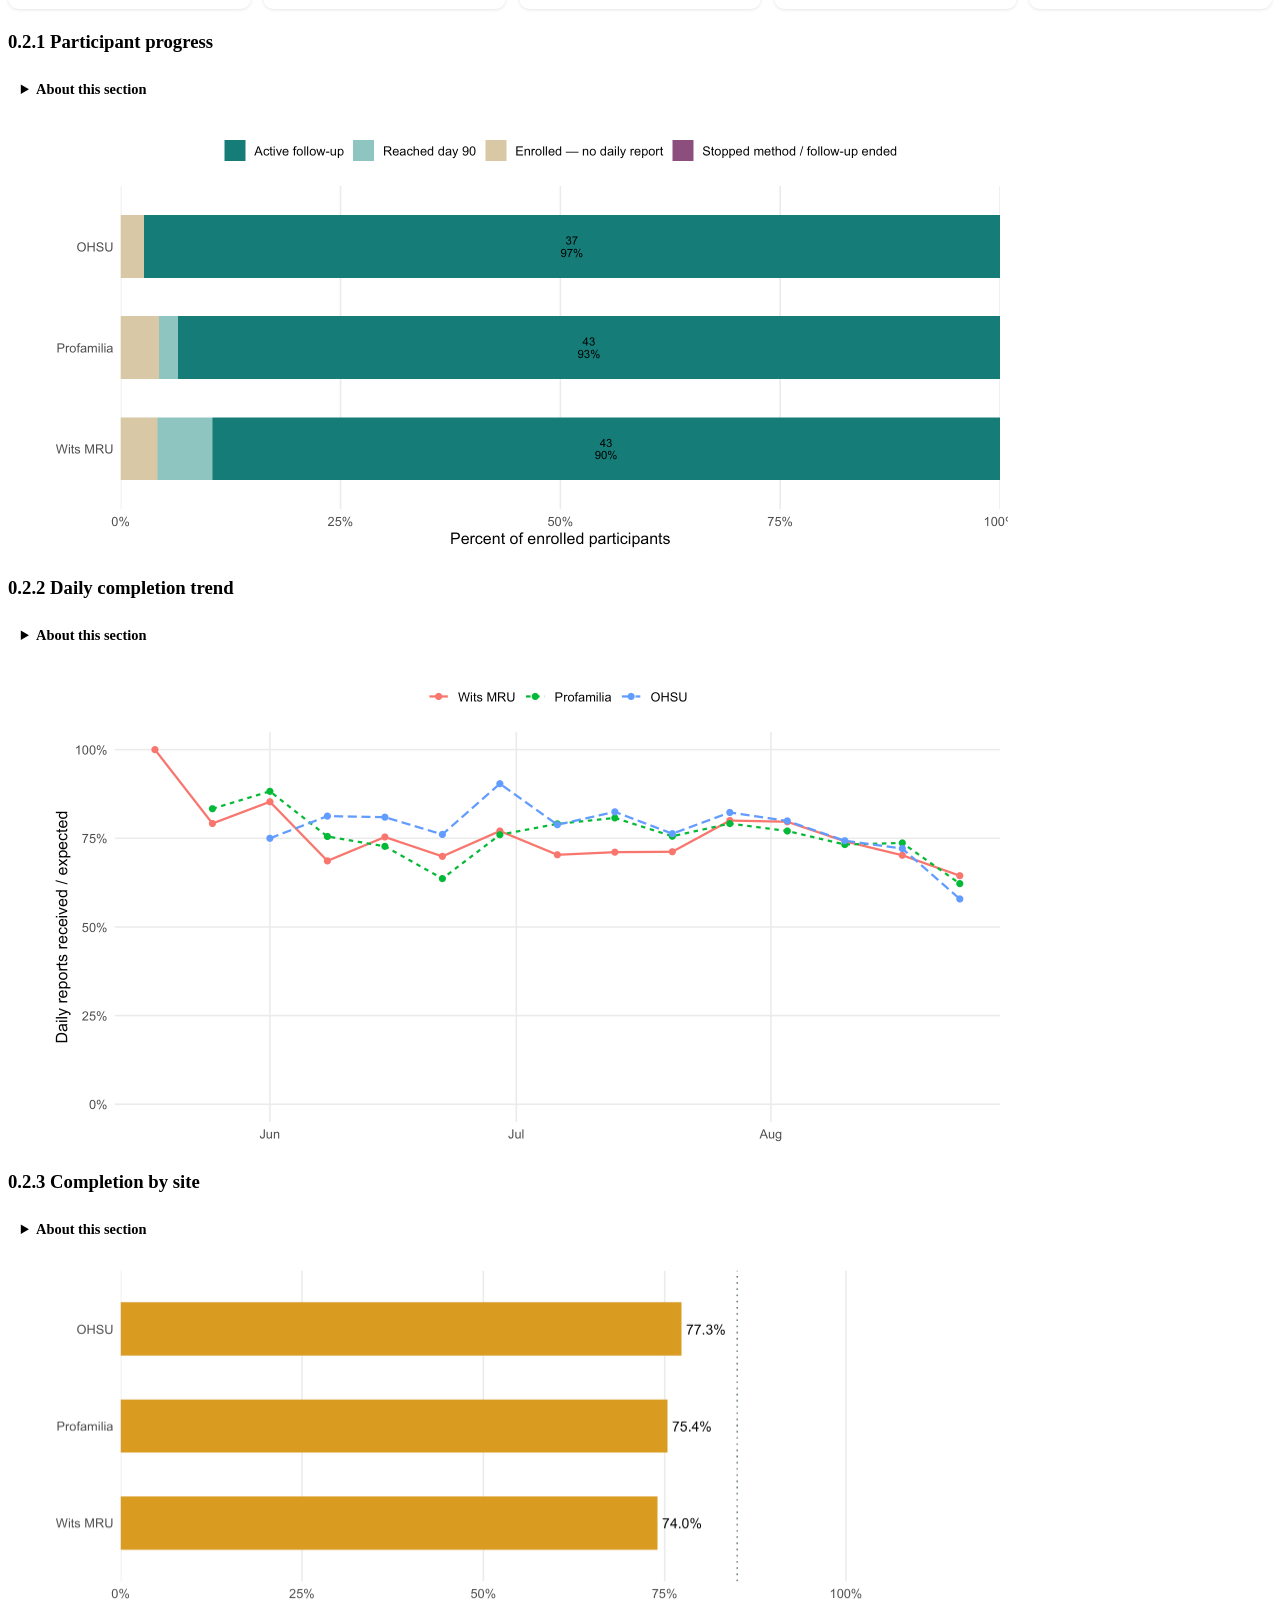
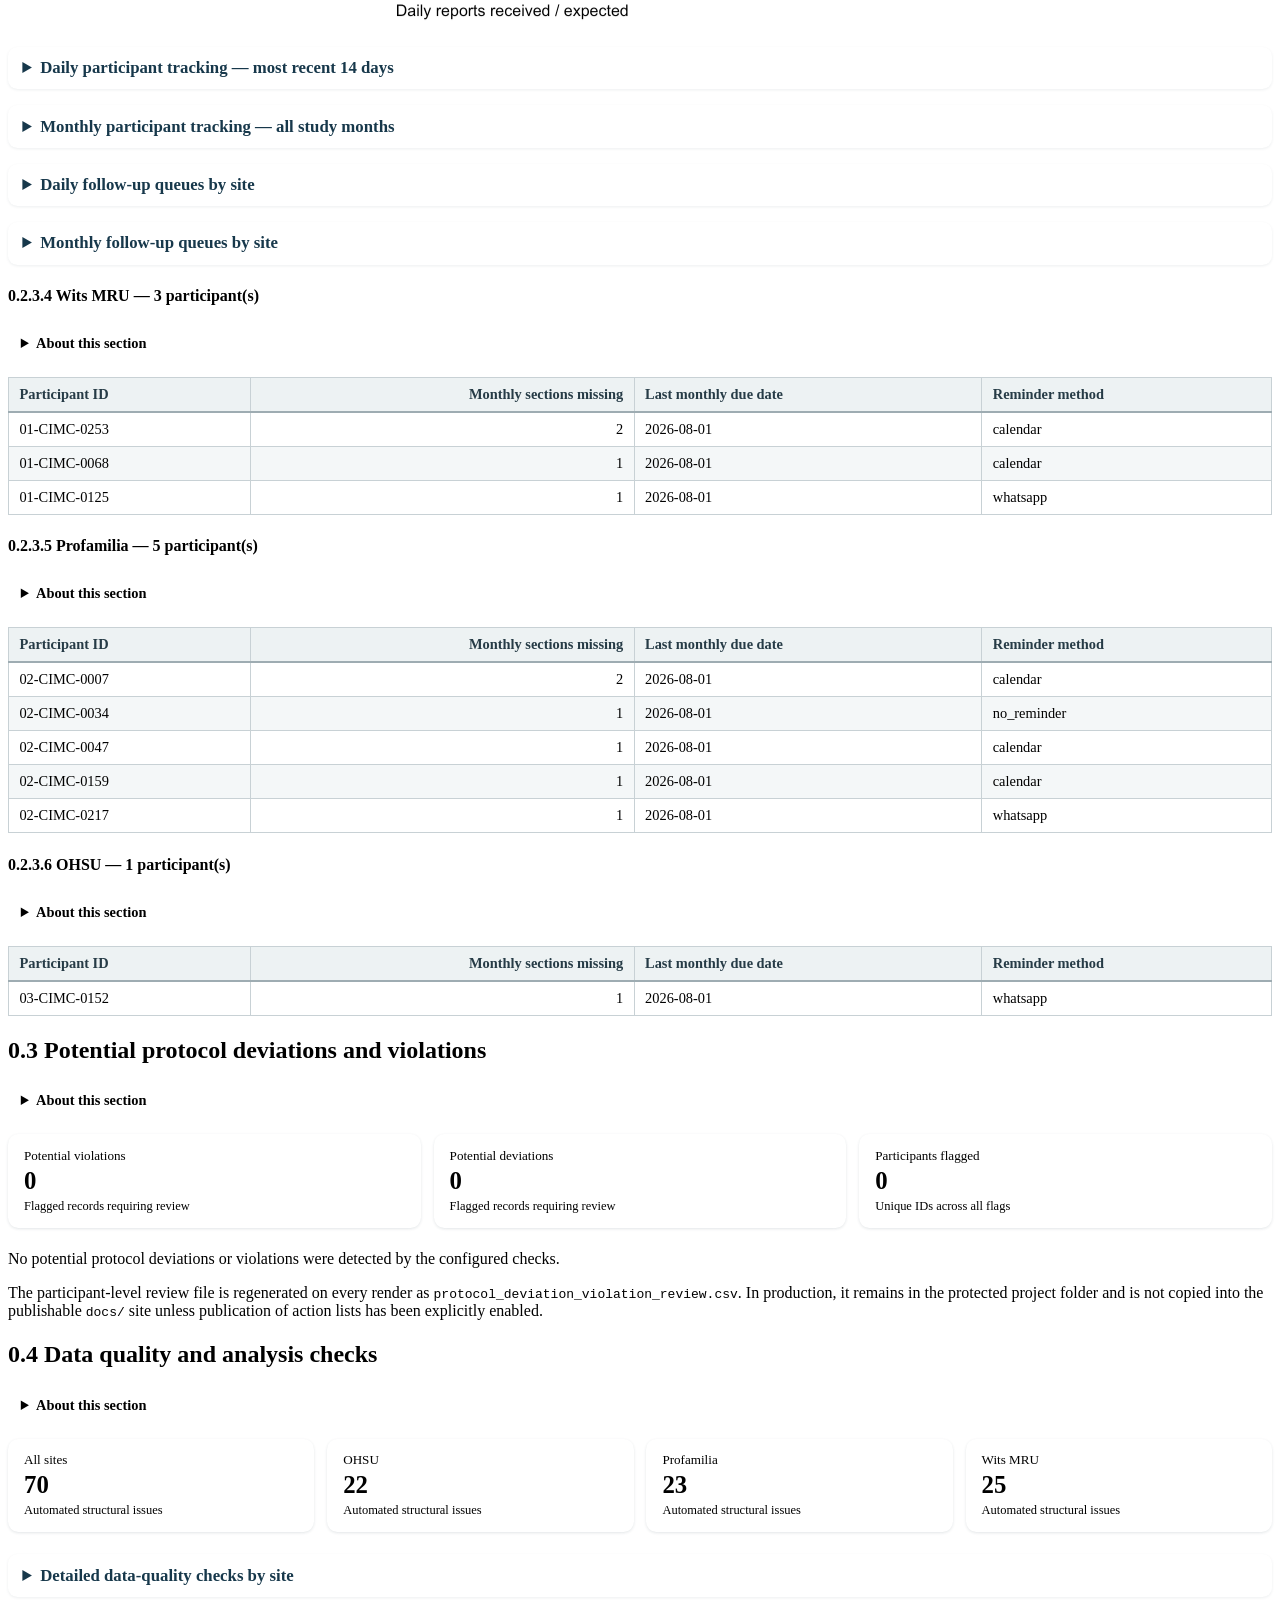
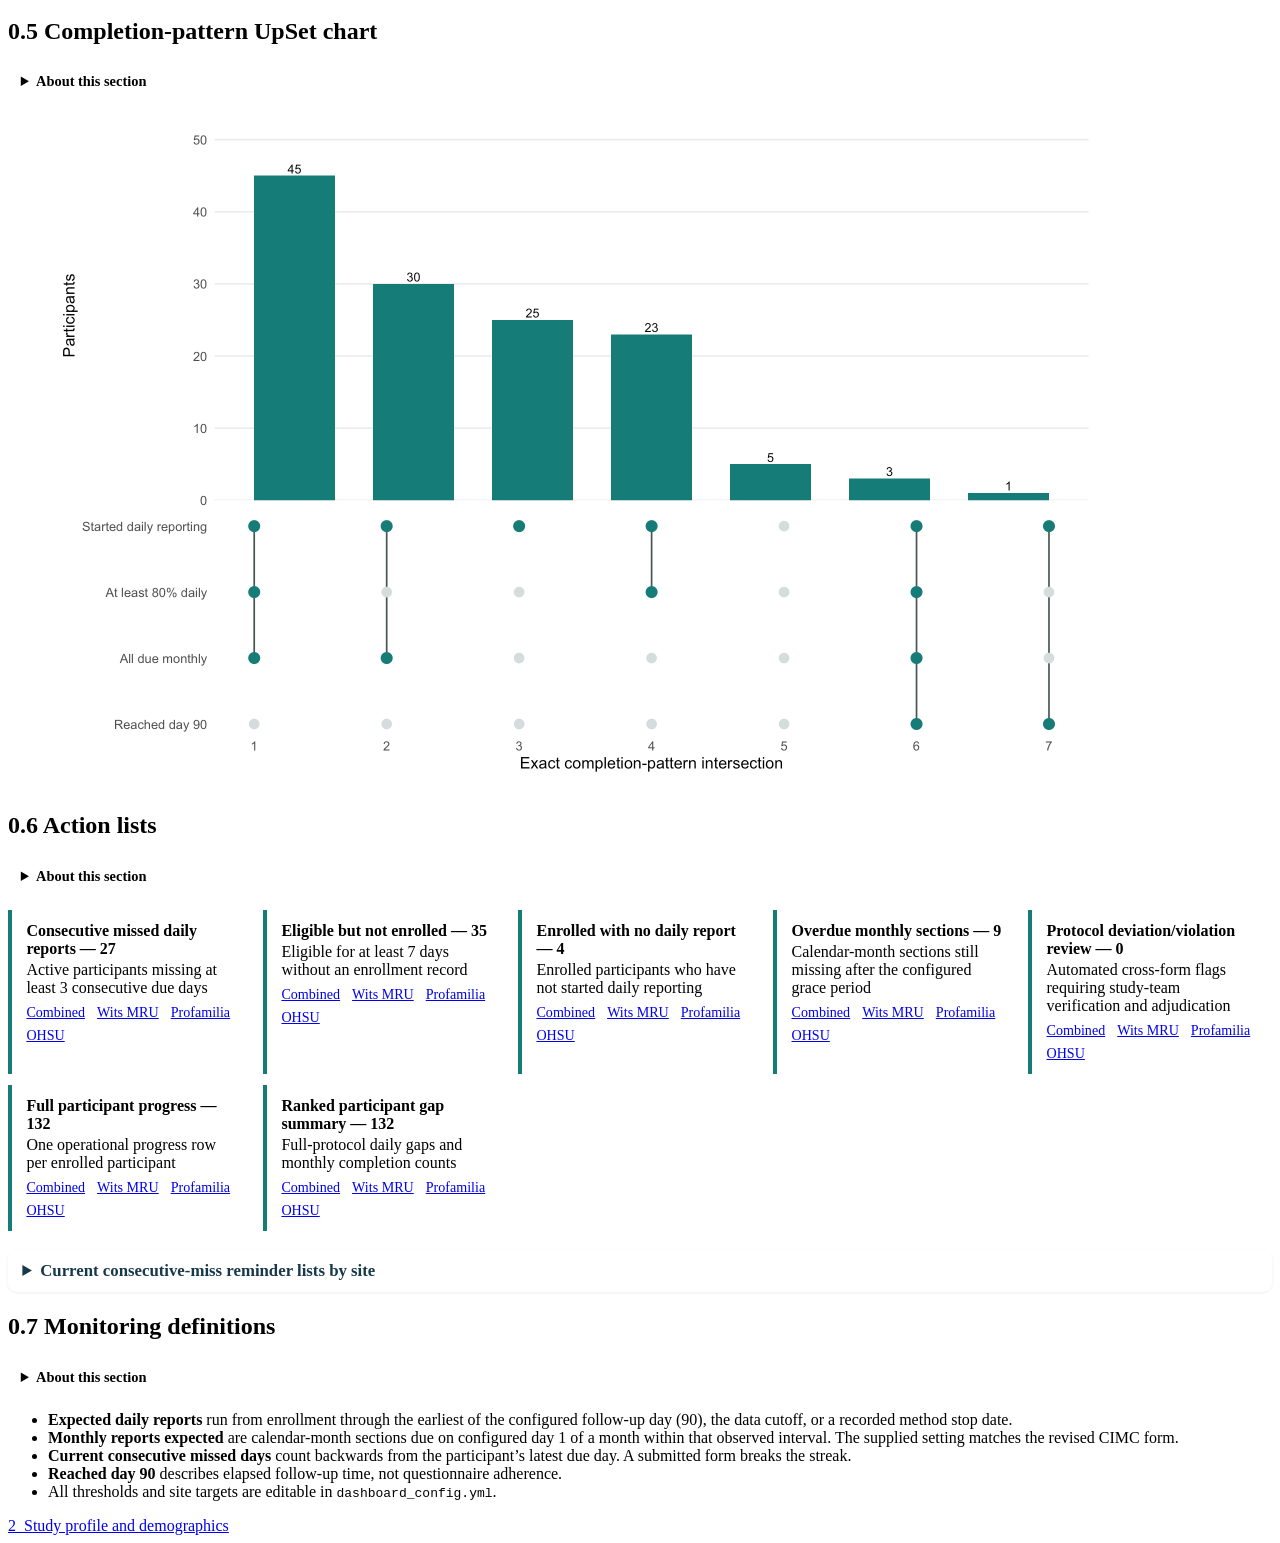
==== commit 17ab0c1e: "Update docs with latest staged data timestamp Refresh the generated dashboard docs so the front page" ====
--- a/docs/index.html
+++ b/docs/index.html
@@ -211,7 +211,7 @@
 
 
 <p>Data are current through 24 August 2026. This front page is operational: it shows recruitment flow, survey completion, and participants requiring action.</p>
-<p><strong>Current source.</strong> Linked dummy development data; staged at 2026-08-26 15:41:52 UTC. Change <code>data_source.mode</code> in <code>dashboard_config.yml</code> to switch between development and production ingestion.</p>
+<p><strong>Current source.</strong> Linked dummy development data; staged at 2026-08-26 15:32:13 UTC. Change <code>data_source.mode</code> in <code>dashboard_config.yml</code> to switch between development and production ingestion.</p>
 <p><strong>What.</strong> This page gives the study team a current operational picture of recruitment, enrollment, follow-up and missing reports. It covers the client-specified recruitment trajectory, screening funnel, site delivery, daily completion trend, follow-up queue, recent participant tracking, and site completion.</p>
 <p><strong>How.</strong> Records are linked by participant ID. Expected reports run from enrollment to the earliest of the configured follow-up end, data cutoff, or recorded method stop. The action lists apply the thresholds documented in <code>dashboard_config.yml</code>.</p>
 <p><strong>Why.</strong> It supports day-to-day decisions: whether recruitment is on target, whether follow-up is being sustained, and which participants may need timely contact. It is a monitoring page, not a clinical outcomes analysis.</p>
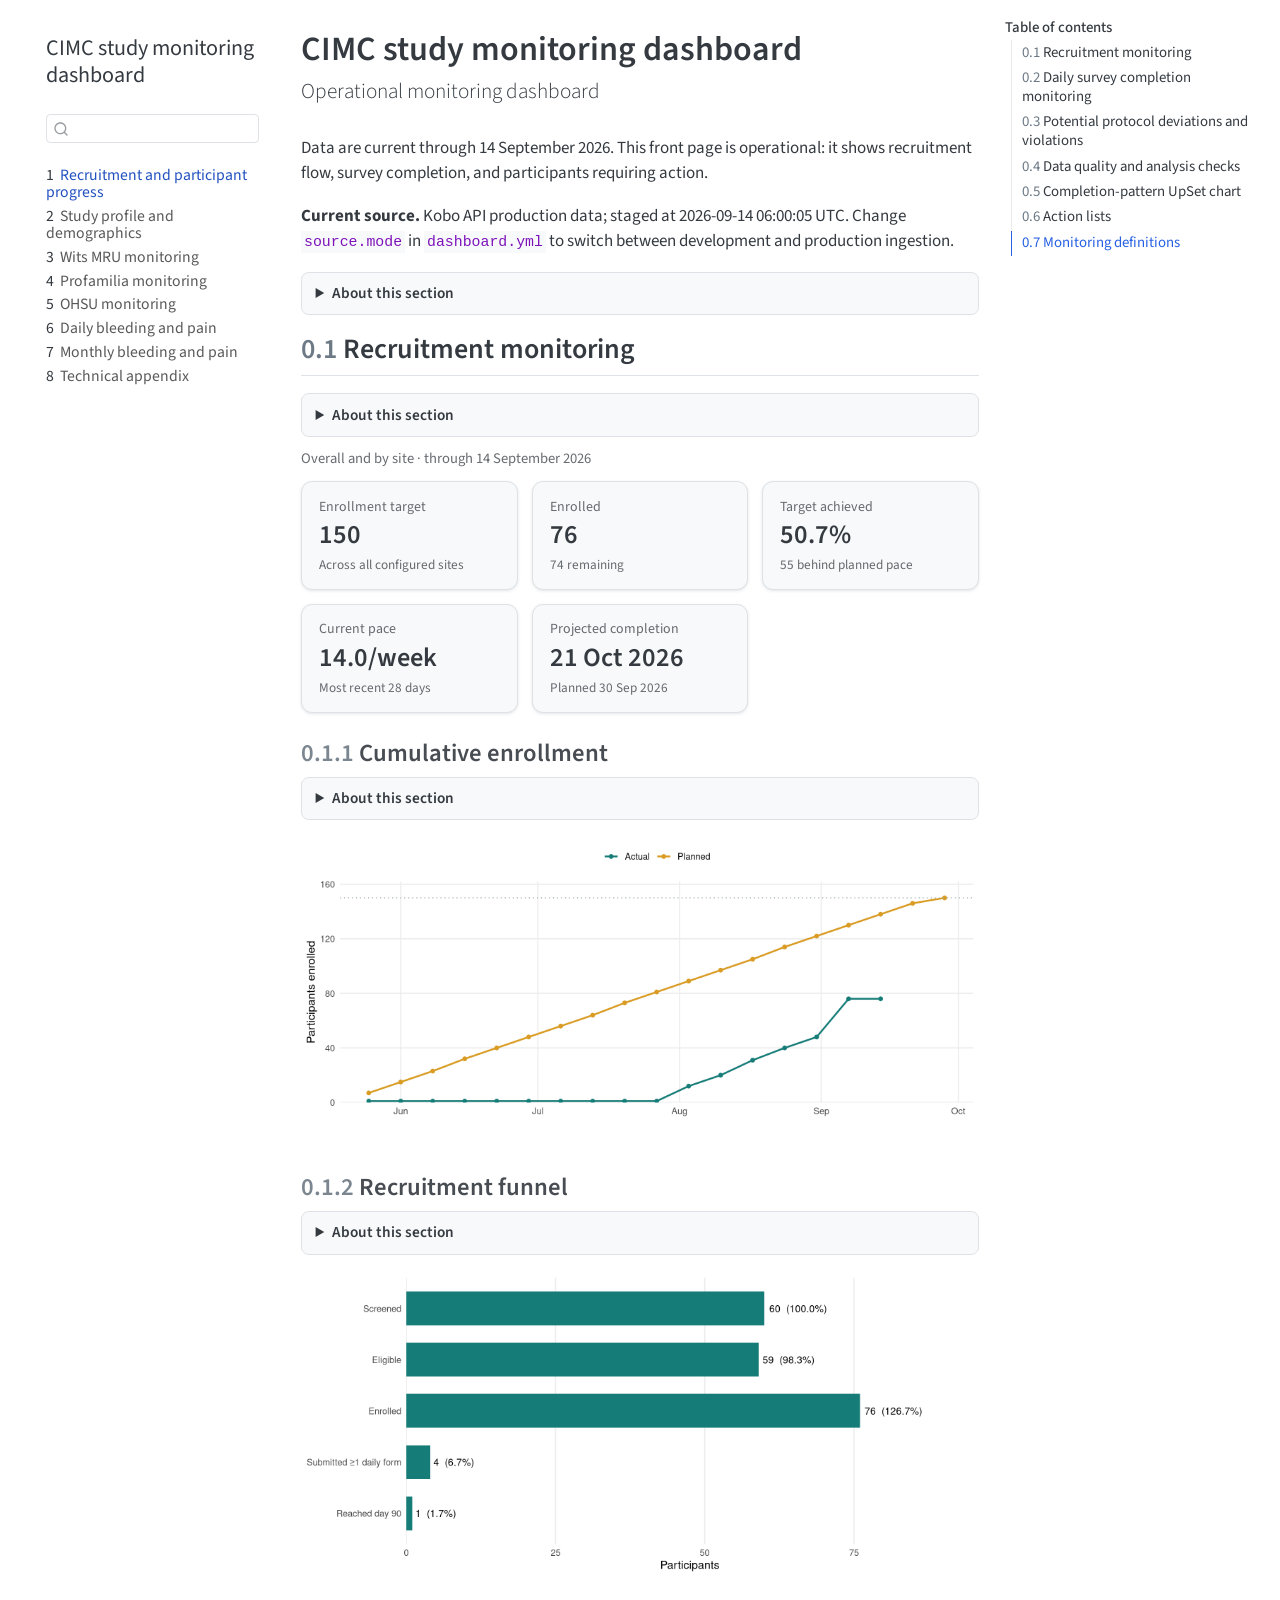
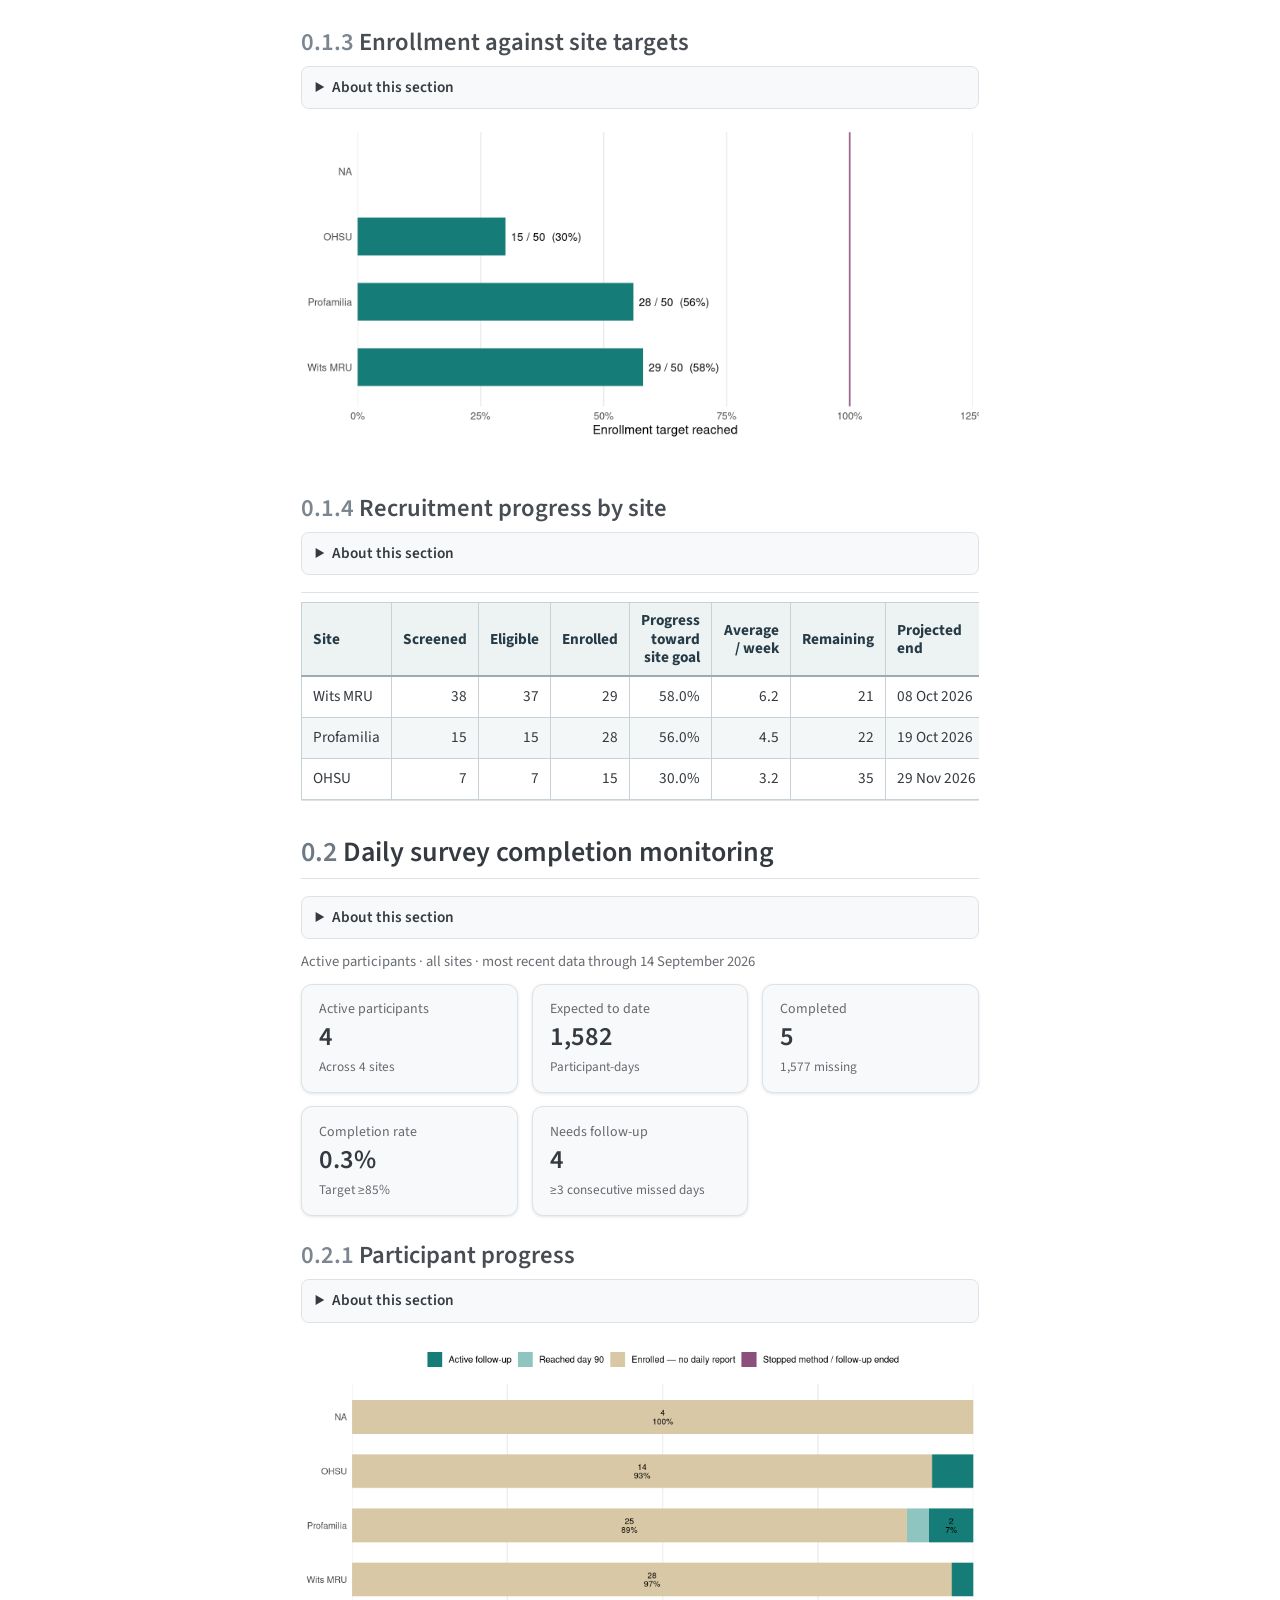
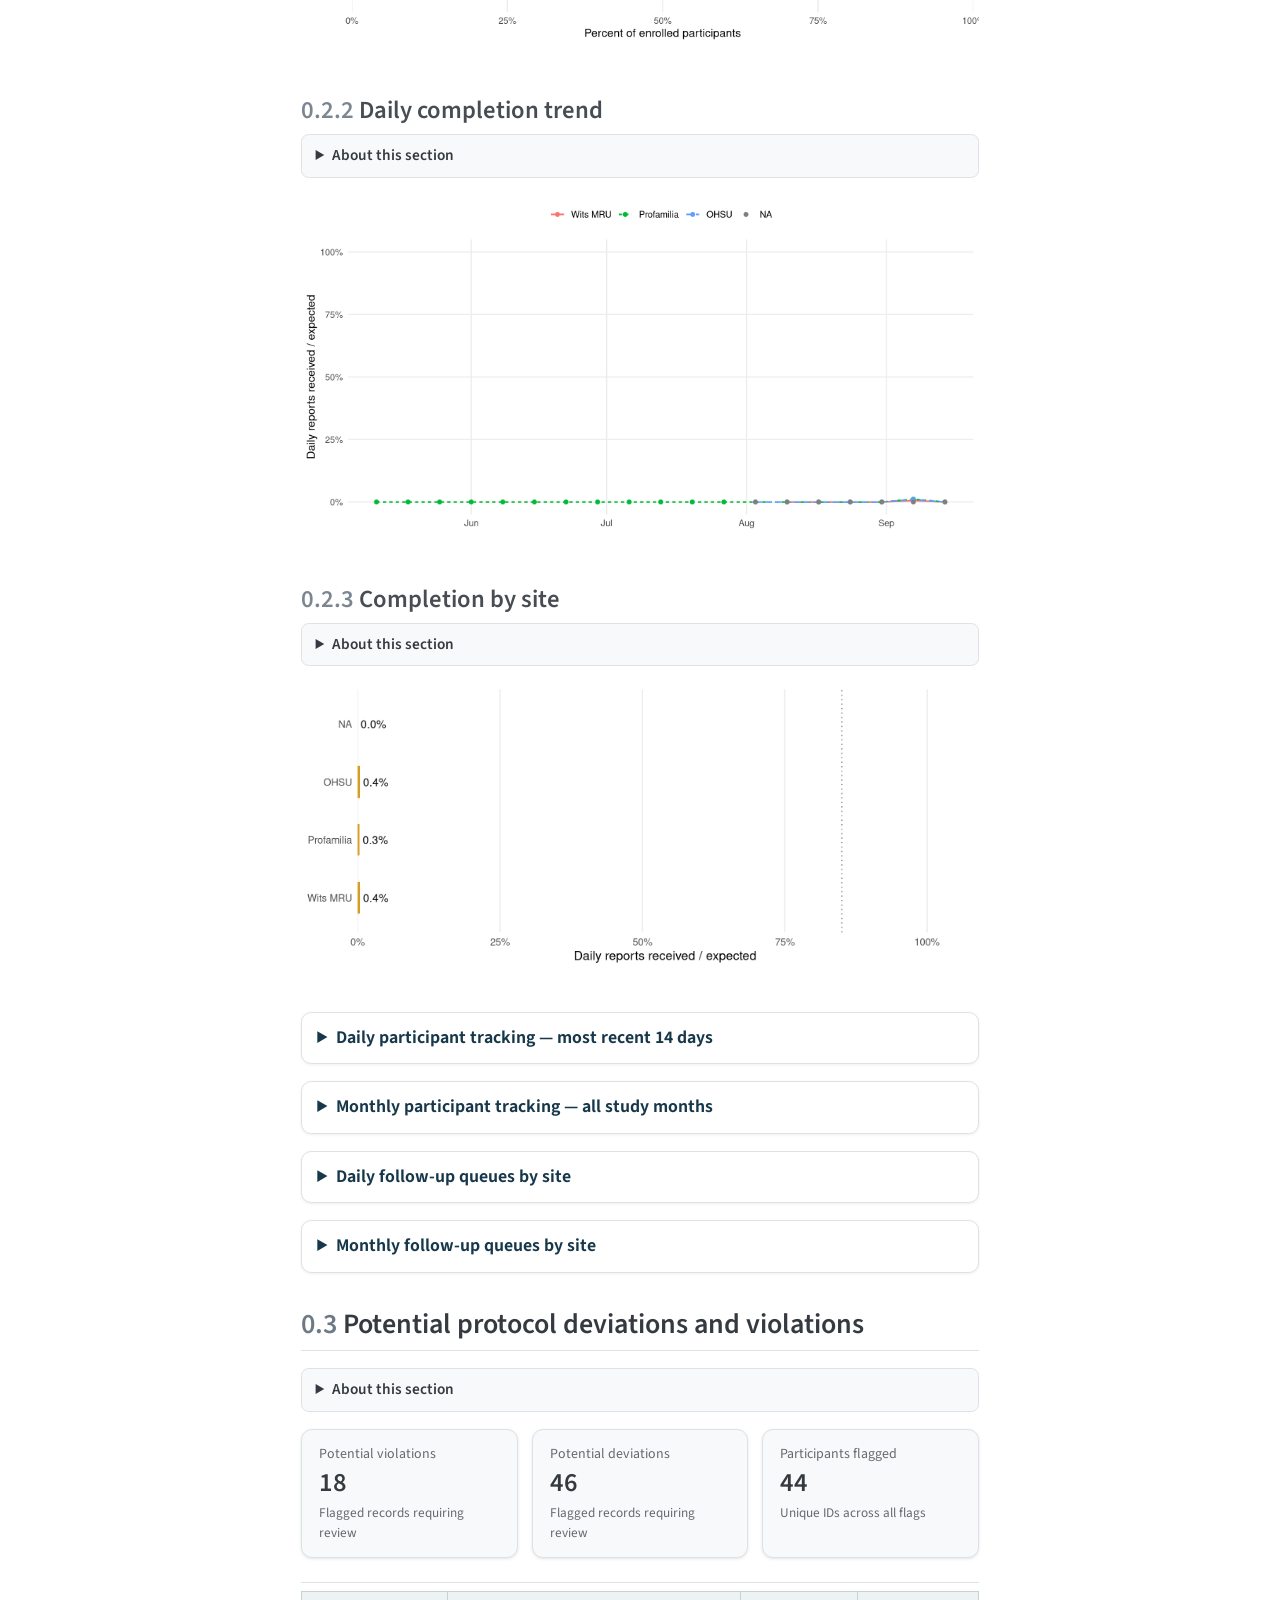
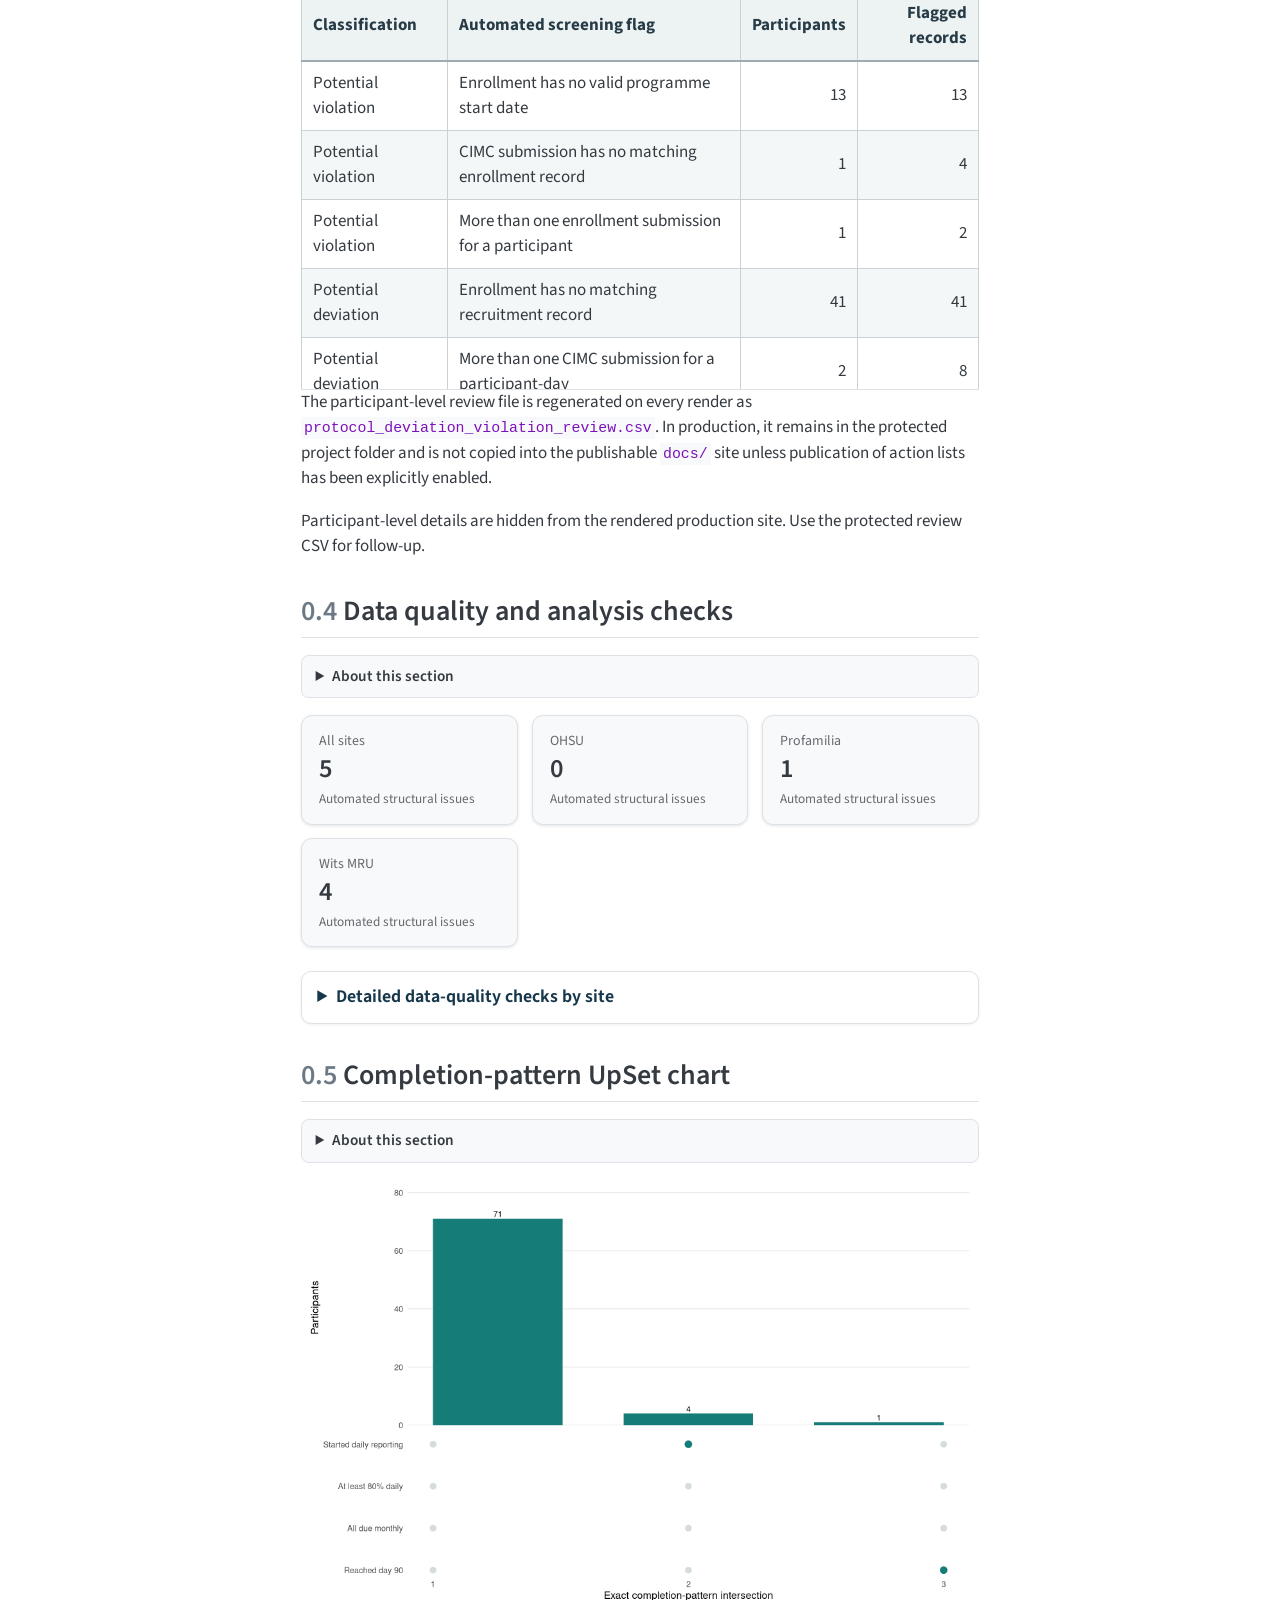
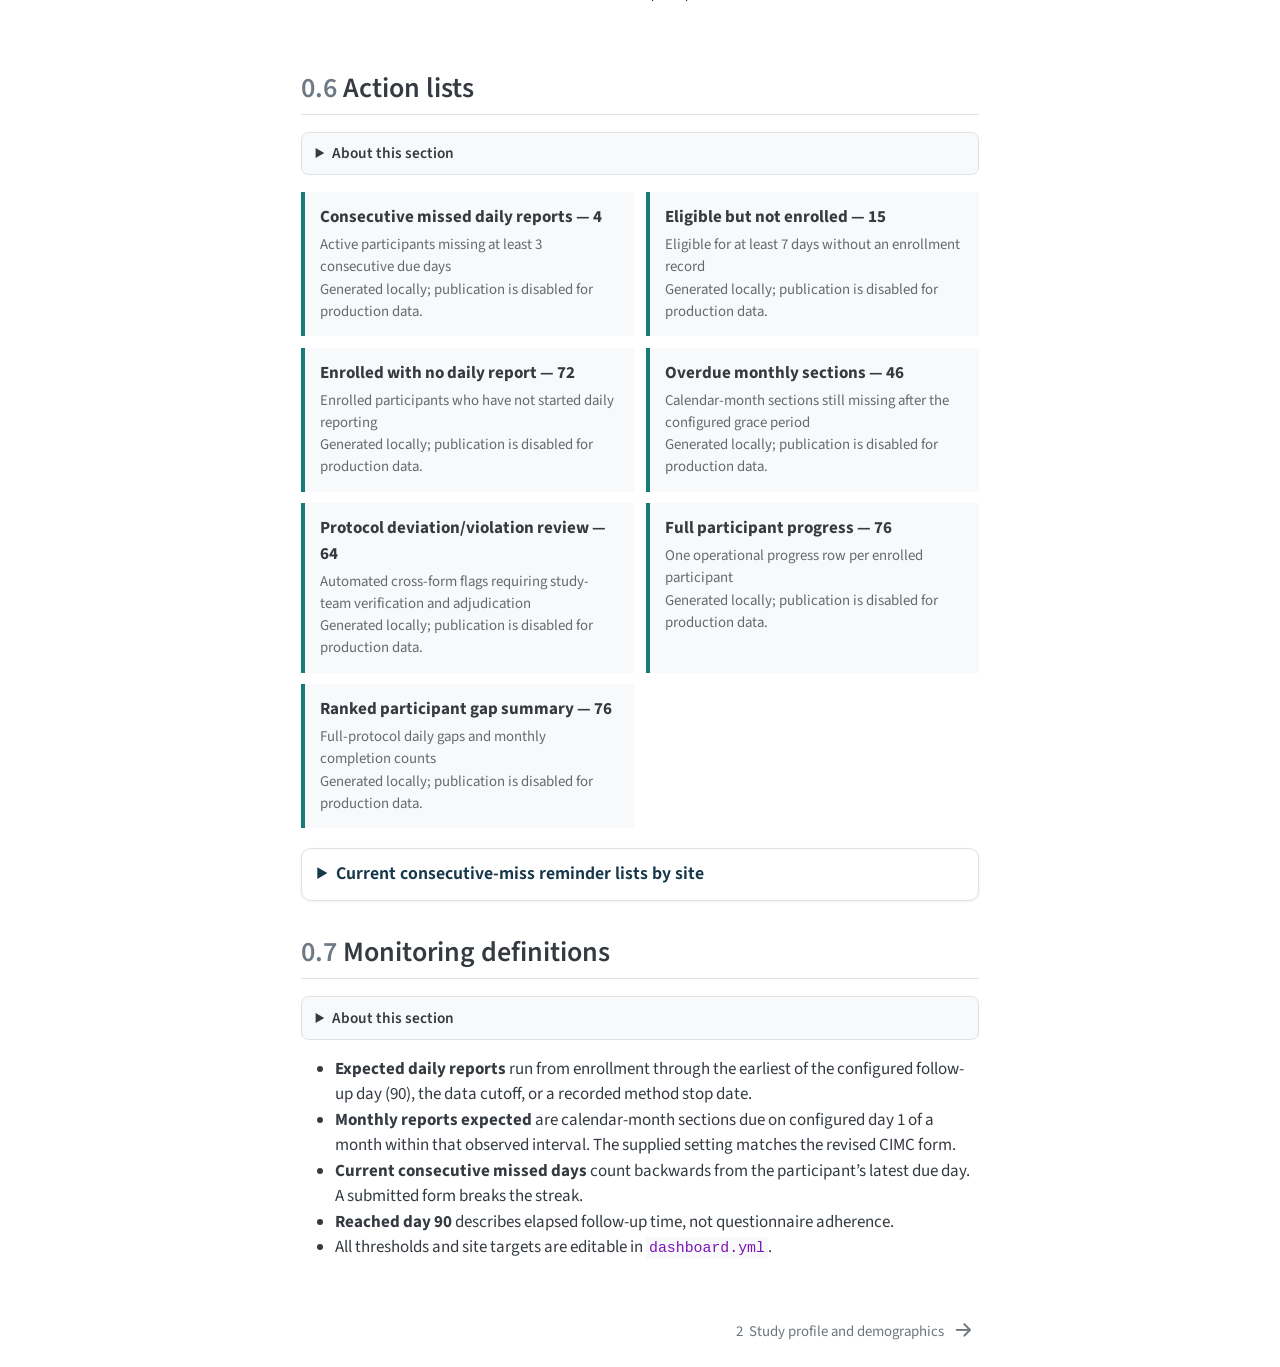
==== commit 5b802ce0: "example dashboard for meeting" ====
--- a/docs/index.html
+++ b/docs/index.html
@@ -2,7 +2,7 @@
 <html xmlns="http://www.w3.org/1999/xhtml" lang="en" xml:lang="en"><head>
 
 <meta charset="utf-8">
-<meta name="generator" content="quarto-1.8.27">
+<meta name="generator" content="quarto-1.6.40">
 
 <meta name="viewport" content="width=device-width, initial-scale=1.0, user-scalable=yes">
 
@@ -31,17 +31,15 @@
 <script src="site_libs/quarto-search/quarto-search.js"></script>
 <meta name="quarto:offset" content="./">
 <link href="./study_statistics.html" rel="next">
-<script src="site_libs/quarto-html/quarto.js" type="module"></script>
-<script src="site_libs/quarto-html/tabsets/tabsets.js" type="module"></script>
-<script src="site_libs/quarto-html/axe/axe-check.js" type="module"></script>
+<script src="site_libs/quarto-html/quarto.js"></script>
 <script src="site_libs/quarto-html/popper.min.js"></script>
 <script src="site_libs/quarto-html/tippy.umd.min.js"></script>
 <script src="site_libs/quarto-html/anchor.min.js"></script>
 <link href="site_libs/quarto-html/tippy.css" rel="stylesheet">
-<link href="site_libs/quarto-html/quarto-syntax-highlighting-ed96de9b727972fe78a7b5d16c58bf87.css" rel="stylesheet" id="quarto-text-highlighting-styles">
+<link href="site_libs/quarto-html/quarto-syntax-highlighting-549806ee2085284f45b00abea8c6df48.css" rel="stylesheet" id="quarto-text-highlighting-styles">
 <script src="site_libs/bootstrap/bootstrap.min.js"></script>
 <link href="site_libs/bootstrap/bootstrap-icons.css" rel="stylesheet">
-<link href="site_libs/bootstrap/bootstrap-27c261d06b905028a18691de25d09dde.min.css" rel="stylesheet" append-hash="true" id="quarto-bootstrap" data-mode="light">
+<link href="site_libs/bootstrap/bootstrap-28710c93d7c50e973d952efcffab10bb.min.css" rel="stylesheet" append-hash="true" id="quarto-bootstrap" data-mode="light">
 <script id="quarto-search-options" type="application/json">{
   "location": "sidebar",
   "copy-button": false,
@@ -74,7 +72,7 @@
 <link rel="stylesheet" href="monitoring.css">
 </head>
 
-<body class="nav-sidebar floating quarto-light">
+<body class="nav-sidebar floating">
 
 <div id="quarto-search-results"></div>
   <header id="quarto-header" class="headroom fixed-top">
@@ -210,15 +208,15 @@
 </header>
 
 
-<p>Data are current through 24 August 2026. This front page is operational: it shows recruitment flow, survey completion, and participants requiring action.</p>
-<p><strong>Current source.</strong> Linked dummy development data; staged at 2026-08-26 15:32:13 UTC. Change <code>data_source.mode</code> in <code>dashboard_config.yml</code> to switch between development and production ingestion.</p>
+<p>Data are current through 14 September 2026. This front page is operational: it shows recruitment flow, survey completion, and participants requiring action.</p>
+<p><strong>Current source.</strong> Kobo API production data; staged at 2026-09-14 06:00:05 UTC. Change <code>source.mode</code> in <code>dashboard.yml</code> to switch between development and production ingestion.</p>
 <p><strong>What.</strong> This page gives the study team a current operational picture of recruitment, enrollment, follow-up and missing reports. It covers the client-specified recruitment trajectory, screening funnel, site delivery, daily completion trend, follow-up queue, recent participant tracking, and site completion.</p>
-<p><strong>How.</strong> Records are linked by participant ID. Expected reports run from enrollment to the earliest of the configured follow-up end, data cutoff, or recorded method stop. The action lists apply the thresholds documented in <code>dashboard_config.yml</code>.</p>
+<p><strong>How.</strong> Records are linked by participant ID. Expected reports run from enrollment to the earliest of the configured follow-up end, data cutoff, or recorded method stop. The action lists apply the thresholds documented in <code>dashboard.yml</code>.</p>
 <p><strong>Why.</strong> It supports day-to-day decisions: whether recruitment is on target, whether follow-up is being sustained, and which participants may need timely contact. It is a monitoring page, not a clinical outcomes analysis.</p>
 <section id="recruitment-monitoring" class="level2" data-number="0.1">
 <h2 data-number="0.1" class="anchored" data-anchor-id="recruitment-monitoring"><span class="header-section-number">0.1</span> Recruitment monitoring</h2>
 <div class="monitor-section-kicker">
-Overall and by site · through 24 August 2026
+Overall and by site · through 14 September 2026
 </div>
 <div class="monitor-kpis">
   <div class="monitor-kpi">
@@ -228,22 +226,22 @@
   </div>
   <div class="monitor-kpi">
     <div class="monitor-kpi-label">Enrolled</div>
-    <div class="monitor-kpi-value">132</div>
-    <div class="monitor-kpi-note">18 remaining</div>
+    <div class="monitor-kpi-value">76</div>
+    <div class="monitor-kpi-note">74 remaining</div>
   </div>
   <div class="monitor-kpi">
     <div class="monitor-kpi-label">Target achieved</div>
-    <div class="monitor-kpi-value">88.0%</div>
-    <div class="monitor-kpi-note">25 ahead of planned pace</div>
+    <div class="monitor-kpi-value">50.7%</div>
+    <div class="monitor-kpi-note">55 behind planned pace</div>
   </div>
   <div class="monitor-kpi">
     <div class="monitor-kpi-label">Current pace</div>
-    <div class="monitor-kpi-value">13.8/week</div>
+    <div class="monitor-kpi-value">14.0/week</div>
     <div class="monitor-kpi-note">Most recent 28 days</div>
   </div>
   <div class="monitor-kpi">
     <div class="monitor-kpi-label">Projected completion</div>
-    <div class="monitor-kpi-value">03 Sep 2026</div>
+    <div class="monitor-kpi-value">21 Oct 2026</div>
     <div class="monitor-kpi-note">Planned 30 Sep 2026</div>
   </div>
 </div>
@@ -279,7 +277,7 @@
 <section id="enrollment-against-site-targets" class="level3" data-number="0.1.3">
 <h3 data-number="0.1.3" class="anchored" data-anchor-id="enrollment-against-site-targets"><span class="header-section-number">0.1.3</span> Enrollment against site targets</h3>
 <p><strong>What it shows.</strong> Enrollment achieved at each site relative to its configured target.</p>
-<p><strong>How it is calculated.</strong> Enrolled participants are counted once at their enrollment site and divided by that site’s target in <code>dashboard_config.yml</code>.</p>
+<p><strong>How it is calculated.</strong> Enrolled participants are counted once at their enrollment site and divided by that site’s target in <code>dashboard.yml</code>.</p>
 <p><strong>Why it helps.</strong> It distinguishes overall recruitment success from site-specific delivery. It does not measure reporting quality after enrollment.</p>
 <div class="cell">
 <div class="cell-output-display">
@@ -329,25 +327,25 @@
 Wits MRU
 </td>
 <td style="text-align:right;">
-59
-</td>
-<td style="text-align:right;">
-58
-</td>
-<td style="text-align:right;">
-48
-</td>
-<td style="text-align:right;">
-96.0%
-</td>
-<td style="text-align:right;">
-5.0
-</td>
-<td style="text-align:right;">
-2
-</td>
-<td style="text-align:left;">
-27 Aug 2026
+38
+</td>
+<td style="text-align:right;">
+37
+</td>
+<td style="text-align:right;">
+29
+</td>
+<td style="text-align:right;">
+58.0%
+</td>
+<td style="text-align:right;">
+6.2
+</td>
+<td style="text-align:right;">
+21
+</td>
+<td style="text-align:left;">
+08 Oct 2026
 </td>
 </tr>
 <tr>
@@ -355,25 +353,25 @@
 Profamilia
 </td>
 <td style="text-align:right;">
-59
-</td>
-<td style="text-align:right;">
-59
-</td>
-<td style="text-align:right;">
-46
-</td>
-<td style="text-align:right;">
-92.0%
+15
+</td>
+<td style="text-align:right;">
+15
+</td>
+<td style="text-align:right;">
+28
+</td>
+<td style="text-align:right;">
+56.0%
 </td>
 <td style="text-align:right;">
 4.5
 </td>
 <td style="text-align:right;">
-4
-</td>
-<td style="text-align:left;">
-31 Aug 2026
+22
+</td>
+<td style="text-align:left;">
+19 Oct 2026
 </td>
 </tr>
 <tr>
@@ -381,25 +379,25 @@
 OHSU
 </td>
 <td style="text-align:right;">
-54
-</td>
-<td style="text-align:right;">
-54
-</td>
-<td style="text-align:right;">
-38
-</td>
-<td style="text-align:right;">
-76.0%
-</td>
-<td style="text-align:right;">
-4.2
-</td>
-<td style="text-align:right;">
-12
-</td>
-<td style="text-align:left;">
-13 Sep 2026
+7
+</td>
+<td style="text-align:right;">
+7
+</td>
+<td style="text-align:right;">
+15
+</td>
+<td style="text-align:right;">
+30.0%
+</td>
+<td style="text-align:right;">
+3.2
+</td>
+<td style="text-align:right;">
+35
+</td>
+<td style="text-align:left;">
+29 Nov 2026
 </td>
 </tr>
 </tbody>
@@ -410,32 +408,32 @@
 <section id="daily-survey-completion-monitoring" class="level2" data-number="0.2">
 <h2 data-number="0.2" class="anchored" data-anchor-id="daily-survey-completion-monitoring"><span class="header-section-number">0.2</span> Daily survey completion monitoring</h2>
 <div class="monitor-section-kicker">
-Active participants · all sites · most recent data through 24 August 2026
+Active participants · all sites · most recent data through 14 September 2026
 </div>
 <div class="monitor-kpis">
   <div class="monitor-kpi">
     <div class="monitor-kpi-label">Active participants</div>
-    <div class="monitor-kpi-value">123</div>
-    <div class="monitor-kpi-note">Across 3 sites</div>
+    <div class="monitor-kpi-value">4</div>
+    <div class="monitor-kpi-note">Across 4 sites</div>
   </div>
   <div class="monitor-kpi">
     <div class="monitor-kpi-label">Expected to date</div>
-    <div class="monitor-kpi-value">5,113</div>
+    <div class="monitor-kpi-value">1,582</div>
     <div class="monitor-kpi-note">Participant-days</div>
   </div>
   <div class="monitor-kpi">
     <div class="monitor-kpi-label">Completed</div>
-    <div class="monitor-kpi-value">3,853</div>
-    <div class="monitor-kpi-note">1,260 missing</div>
+    <div class="monitor-kpi-value">5</div>
+    <div class="monitor-kpi-note">1,577 missing</div>
   </div>
   <div class="monitor-kpi">
     <div class="monitor-kpi-label">Completion rate</div>
-    <div class="monitor-kpi-value">75.4%</div>
+    <div class="monitor-kpi-value">0.3%</div>
     <div class="monitor-kpi-note">Target ≥85%</div>
   </div>
   <div class="monitor-kpi">
     <div class="monitor-kpi-label">Needs follow-up</div>
-    <div class="monitor-kpi-value">27</div>
+    <div class="monitor-kpi-value">4</div>
     <div class="monitor-kpi-note">≥3 consecutive missed days</div>
   </div>
 </div>
@@ -516,692 +514,234 @@
 <summary>
 Daily follow-up queues by site
 </summary>
-<section id="wits-mru-9-participants" class="level4" data-number="0.2.3.1">
-<h4 data-number="0.2.3.1" class="anchored" data-anchor-id="wits-mru-9-participants"><span class="header-section-number">0.2.3.1</span> Wits MRU — 9 participant(s)</h4>
+Participant identifiers are hidden in the rendered production site. The protected reminder CSV contains the operational queue.
 <div class="monitor-table-scroll monitor-table-compact">
 <table>
 <thead>
 <tr>
 <th style="text-align:left;">
-Participant ID
-</th>
-<th style="text-align:left;">
-Reason flagged
-</th>
-<th style="text-align:left;">
-Last report
+Site
 </th>
 <th style="text-align:right;">
-Completion
+Participants
 </th>
 </tr>
 </thead>
 <tbody>
 <tr>
 <td style="text-align:left;">
-01-CIMC-0125
-</td>
-<td style="text-align:left;">
-48 consecutive missed days
-</td>
-<td style="text-align:left;">
-2026-07-07
-</td>
-<td style="text-align:right;">
-34.1%
-</td>
-</tr>
-<tr>
-<td style="text-align:left;">
-01-CIMC-0080
-</td>
-<td style="text-align:left;">
-4 consecutive missed days
-</td>
-<td style="text-align:left;">
-2026-08-20
-</td>
-<td style="text-align:right;">
-59.1%
-</td>
-</tr>
-<tr>
-<td style="text-align:left;">
-01-CIMC-0005
-</td>
-<td style="text-align:left;">
-3 consecutive missed days
-</td>
-<td style="text-align:left;">
-2026-08-21
-</td>
-<td style="text-align:right;">
-75.4%
-</td>
-</tr>
-<tr>
-<td style="text-align:left;">
-01-CIMC-0058
-</td>
-<td style="text-align:left;">
-3 consecutive missed days
-</td>
-<td style="text-align:left;">
-2026-08-21
-</td>
-<td style="text-align:right;">
-73.1%
-</td>
-</tr>
-<tr>
-<td style="text-align:left;">
-01-CIMC-0086
-</td>
-<td style="text-align:left;">
-3 consecutive missed days
-</td>
-<td style="text-align:left;">
-2026-08-21
-</td>
-<td style="text-align:right;">
-83.3%
-</td>
-</tr>
-<tr>
-<td style="text-align:left;">
-01-CIMC-0092
-</td>
-<td style="text-align:left;">
-3 consecutive missed days
-</td>
-<td style="text-align:left;">
-2026-08-21
-</td>
-<td style="text-align:right;">
-76.0%
-</td>
-</tr>
-<tr>
-<td style="text-align:left;">
-01-CIMC-0111
-</td>
-<td style="text-align:left;">
-3 consecutive missed days
-</td>
-<td style="text-align:left;">
-2026-08-21
-</td>
-<td style="text-align:right;">
-90.2%
-</td>
-</tr>
-<tr>
-<td style="text-align:left;">
-01-CIMC-0115
-</td>
-<td style="text-align:left;">
-3 consecutive missed days
-</td>
-<td style="text-align:left;">
-2026-08-21
-</td>
-<td style="text-align:right;">
-82.9%
-</td>
-</tr>
-<tr>
-<td style="text-align:left;">
-01-CIMC-0145
-</td>
-<td style="text-align:left;">
-3 consecutive missed days
-</td>
-<td style="text-align:left;">
-2026-08-21
-</td>
-<td style="text-align:right;">
-25.0%
+Wits MRU
+</td>
+<td style="text-align:right;">
+1
+</td>
+</tr>
+<tr>
+<td style="text-align:left;">
+Profamilia
+</td>
+<td style="text-align:right;">
+2
+</td>
+</tr>
+<tr>
+<td style="text-align:left;">
+OHSU
+</td>
+<td style="text-align:right;">
+1
 </td>
 </tr>
 </tbody>
 </table>
 </div>
-</section>
-<section id="profamilia-8-participants" class="level4" data-number="0.2.3.2">
-<h4 data-number="0.2.3.2" class="anchored" data-anchor-id="profamilia-8-participants"><span class="header-section-number">0.2.3.2</span> Profamilia — 8 participant(s)</h4>
-<div class="monitor-table-scroll monitor-table-compact">
-<table>
-<thead>
-<tr>
-<th style="text-align:left;">
-Participant ID
-</th>
-<th style="text-align:left;">
-Reason flagged
-</th>
-<th style="text-align:left;">
-Last report
-</th>
-<th style="text-align:right;">
-Completion
-</th>
-</tr>
-</thead>
-<tbody>
-<tr>
-<td style="text-align:left;">
-02-CIMC-0217
-</td>
-<td style="text-align:left;">
-26 consecutive missed days
-</td>
-<td style="text-align:left;">
-2026-07-29
-</td>
-<td style="text-align:right;">
-54.9%
-</td>
-</tr>
-<tr>
-<td style="text-align:left;">
-02-CIMC-0159
-</td>
-<td style="text-align:left;">
-13 consecutive missed days
-</td>
-<td style="text-align:left;">
-2026-08-11
-</td>
-<td style="text-align:right;">
-70.1%
-</td>
-</tr>
-<tr>
-<td style="text-align:left;">
-02-CIMC-0101
-</td>
-<td style="text-align:left;">
-5 consecutive missed days
-</td>
-<td style="text-align:left;">
-2026-08-19
-</td>
-<td style="text-align:right;">
-77.4%
-</td>
-</tr>
-<tr>
-<td style="text-align:left;">
-02-CIMC-0048
-</td>
-<td style="text-align:left;">
-3 consecutive missed days
-</td>
-<td style="text-align:left;">
-2026-08-21
-</td>
-<td style="text-align:right;">
-78.6%
-</td>
-</tr>
-<tr>
-<td style="text-align:left;">
-02-CIMC-0060
-</td>
-<td style="text-align:left;">
-3 consecutive missed days
-</td>
-<td style="text-align:left;">
-2026-08-21
-</td>
-<td style="text-align:right;">
-88.6%
-</td>
-</tr>
-<tr>
-<td style="text-align:left;">
-02-CIMC-0142
-</td>
-<td style="text-align:left;">
-3 consecutive missed days
-</td>
-<td style="text-align:left;">
-2026-08-21
-</td>
-<td style="text-align:right;">
-88.7%
-</td>
-</tr>
-<tr>
-<td style="text-align:left;">
-02-CIMC-0182
-</td>
-<td style="text-align:left;">
-3 consecutive missed days
-</td>
-<td style="text-align:left;">
-2026-08-21
-</td>
-<td style="text-align:right;">
-52.6%
-</td>
-</tr>
-<tr>
-<td style="text-align:left;">
-02-CIMC-0243
-</td>
-<td style="text-align:left;">
-3 consecutive missed days
-</td>
-<td style="text-align:left;">
-2026-08-21
-</td>
-<td style="text-align:right;">
-58.3%
-</td>
-</tr>
-</tbody>
-</table>
-</div>
-</section>
-<section id="ohsu-10-participants" class="level4" data-number="0.2.3.3">
-<h4 data-number="0.2.3.3" class="anchored" data-anchor-id="ohsu-10-participants"><span class="header-section-number">0.2.3.3</span> OHSU — 10 participant(s)</h4>
-<div class="monitor-table-scroll monitor-table-compact">
-<table>
-<thead>
-<tr>
-<th style="text-align:left;">
-Participant ID
-</th>
-<th style="text-align:left;">
-Reason flagged
-</th>
-<th style="text-align:left;">
-Last report
-</th>
-<th style="text-align:right;">
-Completion
-</th>
-</tr>
-</thead>
-<tbody>
-<tr>
-<td style="text-align:left;">
-03-CIMC-0178
-</td>
-<td style="text-align:left;">
-10 consecutive missed days
-</td>
-<td style="text-align:left;">
-2026-08-14
-</td>
-<td style="text-align:right;">
-63.8%
-</td>
-</tr>
-<tr>
-<td style="text-align:left;">
-03-CIMC-0166
-</td>
-<td style="text-align:left;">
-5 consecutive missed days
-</td>
-<td style="text-align:left;">
-2026-08-19
-</td>
-<td style="text-align:right;">
-70.4%
-</td>
-</tr>
-<tr>
-<td style="text-align:left;">
-03-CIMC-0187
-</td>
-<td style="text-align:left;">
-4 consecutive missed days
-</td>
-<td style="text-align:left;">
-2026-08-20
-</td>
-<td style="text-align:right;">
-83.1%
-</td>
-</tr>
-<tr>
-<td style="text-align:left;">
-03-CIMC-0209
-</td>
-<td style="text-align:left;">
-4 consecutive missed days
-</td>
-<td style="text-align:left;">
-2026-08-20
-</td>
-<td style="text-align:right;">
-52.6%
-</td>
-</tr>
-<tr>
-<td style="text-align:left;">
-03-CIMC-0033
-</td>
-<td style="text-align:left;">
-3 consecutive missed days
-</td>
-<td style="text-align:left;">
-2026-08-21
-</td>
-<td style="text-align:right;">
-85.7%
-</td>
-</tr>
-<tr>
-<td style="text-align:left;">
-03-CIMC-0042
-</td>
-<td style="text-align:left;">
-3 consecutive missed days
-</td>
-<td style="text-align:left;">
-2026-08-21
-</td>
-<td style="text-align:right;">
-25.0%
-</td>
-</tr>
-<tr>
-<td style="text-align:left;">
-03-CIMC-0202
-</td>
-<td style="text-align:left;">
-3 consecutive missed days
-</td>
-<td style="text-align:left;">
-2026-08-21
-</td>
-<td style="text-align:right;">
-83.1%
-</td>
-</tr>
-<tr>
-<td style="text-align:left;">
-03-CIMC-0236
-</td>
-<td style="text-align:left;">
-3 consecutive missed days
-</td>
-<td style="text-align:left;">
-2026-08-21
-</td>
-<td style="text-align:right;">
-62.0%
-</td>
-</tr>
-<tr>
-<td style="text-align:left;">
-03-CIMC-0237
-</td>
-<td style="text-align:left;">
-3 consecutive missed days
-</td>
-<td style="text-align:left;">
-2026-08-21
-</td>
-<td style="text-align:right;">
-81.8%
-</td>
-</tr>
-<tr>
-<td style="text-align:left;">
-03-CIMC-0259
-</td>
-<td style="text-align:left;">
-3 consecutive missed days
-</td>
-<td style="text-align:left;">
-2026-08-21
-</td>
-<td style="text-align:right;">
-50.0%
-</td>
-</tr>
-</tbody>
-</table>
-</div>
-</section></details>
+</details>
 <details class="dashboard-section">
 <summary>
 Monthly follow-up queues by site
 </summary>
-</details></section>
-<section id="wits-mru-3-participants" class="level4" data-number="0.2.3.4">
-<h4 data-number="0.2.3.4" class="anchored" data-anchor-id="wits-mru-3-participants"><span class="header-section-number">0.2.3.4</span> Wits MRU — 3 participant(s)</h4>
+Participant identifiers are hidden in the rendered production site. The protected monthly reminder CSVs contain the site queues.
 <div class="monitor-table-scroll monitor-table-compact">
 <table>
 <thead>
 <tr>
 <th style="text-align:left;">
-Participant ID
+Site
 </th>
 <th style="text-align:right;">
-Monthly sections missing
-</th>
-<th style="text-align:left;">
-Last monthly due date
-</th>
-<th style="text-align:left;">
-Reminder method
+Participants
 </th>
 </tr>
 </thead>
 <tbody>
 <tr>
 <td style="text-align:left;">
-01-CIMC-0253
-</td>
-<td style="text-align:right;">
-2
-</td>
-<td style="text-align:left;">
-2026-08-01
-</td>
-<td style="text-align:left;">
-calendar
-</td>
-</tr>
-<tr>
-<td style="text-align:left;">
-01-CIMC-0068
-</td>
-<td style="text-align:right;">
-1
-</td>
-<td style="text-align:left;">
-2026-08-01
-</td>
-<td style="text-align:left;">
-calendar
-</td>
-</tr>
-<tr>
-<td style="text-align:left;">
-01-CIMC-0125
-</td>
-<td style="text-align:right;">
-1
-</td>
-<td style="text-align:left;">
-2026-08-01
-</td>
-<td style="text-align:left;">
-whatsapp
+Wits MRU
+</td>
+<td style="text-align:right;">
+16
+</td>
+</tr>
+<tr>
+<td style="text-align:left;">
+Profamilia
+</td>
+<td style="text-align:right;">
+18
+</td>
+</tr>
+<tr>
+<td style="text-align:left;">
+OHSU
+</td>
+<td style="text-align:right;">
+8
+</td>
+</tr>
+<tr>
+<td style="text-align:left;">
+NA
+</td>
+<td style="text-align:right;">
+4
 </td>
 </tr>
 </tbody>
 </table>
 </div>
-</section>
-<section id="profamilia-5-participants" class="level4" data-number="0.2.3.5">
-<h4 data-number="0.2.3.5" class="anchored" data-anchor-id="profamilia-5-participants"><span class="header-section-number">0.2.3.5</span> Profamilia — 5 participant(s)</h4>
-<div class="monitor-table-scroll monitor-table-compact">
-<table>
-<thead>
-<tr>
-<th style="text-align:left;">
-Participant ID
-</th>
-<th style="text-align:right;">
-Monthly sections missing
-</th>
-<th style="text-align:left;">
-Last monthly due date
-</th>
-<th style="text-align:left;">
-Reminder method
-</th>
-</tr>
-</thead>
-<tbody>
-<tr>
-<td style="text-align:left;">
-02-CIMC-0007
-</td>
-<td style="text-align:right;">
-2
-</td>
-<td style="text-align:left;">
-2026-08-01
-</td>
-<td style="text-align:left;">
-calendar
-</td>
-</tr>
-<tr>
-<td style="text-align:left;">
-02-CIMC-0034
-</td>
-<td style="text-align:right;">
-1
-</td>
-<td style="text-align:left;">
-2026-08-01
-</td>
-<td style="text-align:left;">
-no_reminder
-</td>
-</tr>
-<tr>
-<td style="text-align:left;">
-02-CIMC-0047
-</td>
-<td style="text-align:right;">
-1
-</td>
-<td style="text-align:left;">
-2026-08-01
-</td>
-<td style="text-align:left;">
-calendar
-</td>
-</tr>
-<tr>
-<td style="text-align:left;">
-02-CIMC-0159
-</td>
-<td style="text-align:right;">
-1
-</td>
-<td style="text-align:left;">
-2026-08-01
-</td>
-<td style="text-align:left;">
-calendar
-</td>
-</tr>
-<tr>
-<td style="text-align:left;">
-02-CIMC-0217
-</td>
-<td style="text-align:right;">
-1
-</td>
-<td style="text-align:left;">
-2026-08-01
-</td>
-<td style="text-align:left;">
-whatsapp
-</td>
-</tr>
-</tbody>
-</table>
-</div>
-</section>
-<section id="ohsu-1-participants" class="level4" data-number="0.2.3.6">
-<h4 data-number="0.2.3.6" class="anchored" data-anchor-id="ohsu-1-participants"><span class="header-section-number">0.2.3.6</span> OHSU — 1 participant(s)</h4>
-<div class="monitor-table-scroll monitor-table-compact">
-<table>
-<thead>
-<tr>
-<th style="text-align:left;">
-Participant ID
-</th>
-<th style="text-align:right;">
-Monthly sections missing
-</th>
-<th style="text-align:left;">
-Last monthly due date
-</th>
-<th style="text-align:left;">
-Reminder method
-</th>
-</tr>
-</thead>
-<tbody>
-<tr>
-<td style="text-align:left;">
-03-CIMC-0152
-</td>
-<td style="text-align:right;">
-1
-</td>
-<td style="text-align:left;">
-2026-08-01
-</td>
-<td style="text-align:left;">
-whatsapp
-</td>
-</tr>
-</tbody>
-</table>
-</div>
-
+</details>
 </section>
 </section>
-
 <section id="potential-protocol-deviations-and-violations" class="level2" data-number="0.3">
 <h2 data-number="0.3" class="anchored" data-anchor-id="potential-protocol-deviations-and-violations"><span class="header-section-number">0.3</span> Potential protocol deviations and violations</h2>
 <p><strong>What it shows.</strong> This section screens linked study forms for records that may represent a protocol deviation or violation. The supplied rules include CIMC reports without enrollment, missing programme start dates, reports dated before enrollment, duplicate participant-days, duplicate enrollments, and enrollments without recruitment records.</p>
-<p><strong>How it is calculated.</strong> Exact participant IDs and recorded dates are compared across recruitment, enrollment, and CIMC submissions. Each rule and its provisional classification are controlled in <code>dashboard_config.yml</code>. CIMC submissions without a valid linked programme start remain in this monitoring register but are excluded from symptom and cycle analyses.</p>
+<p><strong>How it is calculated.</strong> Exact participant IDs and recorded dates are compared across recruitment, enrollment, and CIMC submissions. Each rule and its provisional classification are controlled in <code>dashboard.yml</code>. CIMC submissions without a valid linked programme start remain in this monitoring register but are excluded from symptom and cycle analyses.</p>
 <p><strong>Why it helps.</strong> A linkage problem should create an actionable signal rather than prevent the dashboard from rendering. These are <strong>potential</strong> events: the dashboard does not determine seriousness, causality, or reportability. The study team must verify source records and adjudicate each flag under the approved protocol and deviation-management procedures.</p>
 <div class="monitor-kpis">
   <div class="monitor-kpi">
     <div class="monitor-kpi-label">Potential violations</div>
-    <div class="monitor-kpi-value">0</div>
+    <div class="monitor-kpi-value">18</div>
     <div class="monitor-kpi-note">Flagged records requiring review</div>
   </div>
   <div class="monitor-kpi">
     <div class="monitor-kpi-label">Potential deviations</div>
-    <div class="monitor-kpi-value">0</div>
+    <div class="monitor-kpi-value">46</div>
     <div class="monitor-kpi-note">Flagged records requiring review</div>
   </div>
   <div class="monitor-kpi">
     <div class="monitor-kpi-label">Participants flagged</div>
-    <div class="monitor-kpi-value">0</div>
+    <div class="monitor-kpi-value">44</div>
     <div class="monitor-kpi-note">Unique IDs across all flags</div>
   </div>
 </div>
-<p>No potential protocol deviations or violations were detected by the configured checks.</p>
+<div class="monitor-table-scroll protocol-summary-table">
+<table>
+<thead>
+<tr>
+<th style="text-align:left;">
+Classification
+</th>
+<th style="text-align:left;">
+Automated screening flag
+</th>
+<th style="text-align:right;">
+Participants
+</th>
+<th style="text-align:right;">
+Flagged records
+</th>
+</tr>
+</thead>
+<tbody>
+<tr>
+<td style="text-align:left;">
+Potential violation
+</td>
+<td style="text-align:left;">
+Enrollment has no valid programme start date
+</td>
+<td style="text-align:right;">
+13
+</td>
+<td style="text-align:right;">
+13
+</td>
+</tr>
+<tr>
+<td style="text-align:left;">
+Potential violation
+</td>
+<td style="text-align:left;">
+CIMC submission has no matching enrollment record
+</td>
+<td style="text-align:right;">
+1
+</td>
+<td style="text-align:right;">
+4
+</td>
+</tr>
+<tr>
+<td style="text-align:left;">
+Potential violation
+</td>
+<td style="text-align:left;">
+More than one enrollment submission for a participant
+</td>
+<td style="text-align:right;">
+1
+</td>
+<td style="text-align:right;">
+2
+</td>
+</tr>
+<tr>
+<td style="text-align:left;">
+Potential deviation
+</td>
+<td style="text-align:left;">
+Enrollment has no matching recruitment record
+</td>
+<td style="text-align:right;">
+41
+</td>
+<td style="text-align:right;">
+41
+</td>
+</tr>
+<tr>
+<td style="text-align:left;">
+Potential deviation
+</td>
+<td style="text-align:left;">
+More than one CIMC submission for a participant-day
+</td>
+<td style="text-align:right;">
+2
+</td>
+<td style="text-align:right;">
+8
+</td>
+</tr>
+<tr>
+<td style="text-align:left;">
+Potential deviation
+</td>
+<td style="text-align:left;">
+CIMC report is dated before enrollment
+</td>
+<td style="text-align:right;">
+1
+</td>
+<td style="text-align:right;">
+1
+</td>
+</tr>
+</tbody>
+</table>
+</div>
 <p>The participant-level review file is regenerated on every render as <code>protocol_deviation_violation_review.csv</code>. In production, it remains in the protected project folder and is not copied into the publishable <code>docs/</code> site unless publication of action lists has been explicitly enabled.</p>
+<p>Participant-level details are hidden from the rendered production site. Use the protected review CSV for follow-up.</p>
 </section>
 <section id="data-quality-and-analysis-checks" class="level2" data-number="0.4">
 <h2 data-number="0.4" class="anchored" data-anchor-id="data-quality-and-analysis-checks"><span class="header-section-number">0.4</span> Data quality and analysis checks</h2>
@@ -1210,22 +750,22 @@
 <div class="monitor-kpis">
   <div class="monitor-kpi">
     <div class="monitor-kpi-label">All sites</div>
-    <div class="monitor-kpi-value">70</div>
+    <div class="monitor-kpi-value">5</div>
     <div class="monitor-kpi-note">Automated structural issues</div>
   </div>
   <div class="monitor-kpi">
     <div class="monitor-kpi-label">OHSU</div>
-    <div class="monitor-kpi-value">22</div>
+    <div class="monitor-kpi-value">0</div>
     <div class="monitor-kpi-note">Automated structural issues</div>
   </div>
   <div class="monitor-kpi">
     <div class="monitor-kpi-label">Profamilia</div>
-    <div class="monitor-kpi-value">23</div>
+    <div class="monitor-kpi-value">1</div>
     <div class="monitor-kpi-note">Automated structural issues</div>
   </div>
   <div class="monitor-kpi">
     <div class="monitor-kpi-label">Wits MRU</div>
-    <div class="monitor-kpi-value">25</div>
+    <div class="monitor-kpi-value">4</div>
     <div class="monitor-kpi-note">Automated structural issues</div>
   </div>
 </div>
@@ -1260,10 +800,10 @@
 Daily: duplicate participant-date records
 </td>
 <td style="text-align:right;">
-0
-</td>
-<td style="text-align:right;">
-0
+1
+</td>
+<td style="text-align:right;">
+1
 </td>
 <td style="text-align:right;">
 0
@@ -1277,13 +817,13 @@
 Daily: report before programme start
 </td>
 <td style="text-align:right;">
-0
-</td>
-<td style="text-align:right;">
-0
-</td>
-<td style="text-align:right;">
-0
+1
+</td>
+<td style="text-align:right;">
+0
+</td>
+<td style="text-align:right;">
+1
 </td>
 <td style="text-align:right;">
 0
@@ -1328,10 +868,10 @@
 Monthly: duplicate participant-month records
 </td>
 <td style="text-align:right;">
-0
-</td>
-<td style="text-align:right;">
-0
+2
+</td>
+<td style="text-align:right;">
+2
 </td>
 <td style="text-align:right;">
 0
@@ -1413,16 +953,16 @@
 Monthly: no product selected with another option
 </td>
 <td style="text-align:right;">
-4
-</td>
-<td style="text-align:right;">
-2
-</td>
-<td style="text-align:right;">
-0
-</td>
-<td style="text-align:right;">
-2
+0
+</td>
+<td style="text-align:right;">
+0
+</td>
+<td style="text-align:right;">
+0
+</td>
+<td style="text-align:right;">
+0
 </td>
 </tr>
 <tr>
@@ -1430,16 +970,16 @@
 Cycle inference: qualifying bleeding day lacks required next-day observation
 </td>
 <td style="text-align:right;">
-66
-</td>
-<td style="text-align:right;">
-23
-</td>
-<td style="text-align:right;">
-23
-</td>
-<td style="text-align:right;">
-20
+1
+</td>
+<td style="text-align:right;">
+1
+</td>
+<td style="text-align:right;">
+0
+</td>
+<td style="text-align:right;">
+0
 </td>
 </tr>
 <tr>
@@ -1537,715 +1077,48 @@
 <p><strong>Why they help.</strong> They turn dashboard signals into practical worklists. They contain operational identifiers and dummy contact details here; production access should follow the study’s role-based confidentiality controls.</p>
 <div class="monitor-downloads">
   <div class="monitor-download">
-    <strong>Consecutive missed daily reports — 27</strong>
+    <strong>Consecutive missed daily reports — 4</strong>
     <div class="small text-muted">Active participants missing at least 3 consecutive due days</div>
-    <div class="monitor-download-links">
-      <a href="reminder_targets_3_consecutive_missed_days.csv" download="reminder_targets_3_consecutive_missed_days.csv">Combined</a>
-      <a href="reminder_targets_3_consecutive_missed_days_wmru.csv" download="reminder_targets_3_consecutive_missed_days_wmru.csv">Wits MRU</a>
-      <a href="reminder_targets_3_consecutive_missed_days_profamilia.csv" download="reminder_targets_3_consecutive_missed_days_profamilia.csv">Profamilia</a>
-      <a href="reminder_targets_3_consecutive_missed_days_ohsu.csv" download="reminder_targets_3_consecutive_missed_days_ohsu.csv">OHSU</a>
-    </div>
+    <div class="small text-muted">Generated locally; publication is disabled for production data.</div>
   </div>
   <div class="monitor-download">
-    <strong>Eligible but not enrolled — 35</strong>
+    <strong>Eligible but not enrolled — 15</strong>
     <div class="small text-muted">Eligible for at least 7 days without an enrollment record</div>
-    <div class="monitor-download-links">
-      <a href="eligible_not_enrolled_targets.csv" download="eligible_not_enrolled_targets.csv">Combined</a>
-      <a href="eligible_not_enrolled_targets_wmru.csv" download="eligible_not_enrolled_targets_wmru.csv">Wits MRU</a>
-      <a href="eligible_not_enrolled_targets_profamilia.csv" download="eligible_not_enrolled_targets_profamilia.csv">Profamilia</a>
-      <a href="eligible_not_enrolled_targets_ohsu.csv" download="eligible_not_enrolled_targets_ohsu.csv">OHSU</a>
-    </div>
+    <div class="small text-muted">Generated locally; publication is disabled for production data.</div>
   </div>
   <div class="monitor-download">
-    <strong>Enrolled with no daily report — 4</strong>
+    <strong>Enrolled with no daily report — 72</strong>
     <div class="small text-muted">Enrolled participants who have not started daily reporting</div>
-    <div class="monitor-download-links">
-      <a href="enrolled_no_daily_submission_targets.csv" download="enrolled_no_daily_submission_targets.csv">Combined</a>
-      <a href="enrolled_no_daily_submission_targets_wmru.csv" download="enrolled_no_daily_submission_targets_wmru.csv">Wits MRU</a>
-      <a href="enrolled_no_daily_submission_targets_profamilia.csv" download="enrolled_no_daily_submission_targets_profamilia.csv">Profamilia</a>
-      <a href="enrolled_no_daily_submission_targets_ohsu.csv" download="enrolled_no_daily_submission_targets_ohsu.csv">OHSU</a>
-    </div>
+    <div class="small text-muted">Generated locally; publication is disabled for production data.</div>
   </div>
   <div class="monitor-download">
-    <strong>Overdue monthly sections — 9</strong>
+    <strong>Overdue monthly sections — 46</strong>
     <div class="small text-muted">Calendar-month sections still missing after the configured grace period</div>
-    <div class="monitor-download-links">
-      <a href="monthly_report_due_targets.csv" download="monthly_report_due_targets.csv">Combined</a>
-      <a href="monthly_report_due_targets_wmru.csv" download="monthly_report_due_targets_wmru.csv">Wits MRU</a>
-      <a href="monthly_report_due_targets_profamilia.csv" download="monthly_report_due_targets_profamilia.csv">Profamilia</a>
-      <a href="monthly_report_due_targets_ohsu.csv" download="monthly_report_due_targets_ohsu.csv">OHSU</a>
-    </div>
+    <div class="small text-muted">Generated locally; publication is disabled for production data.</div>
   </div>
   <div class="monitor-download">
-    <strong>Protocol deviation/violation review — 0</strong>
+    <strong>Protocol deviation/violation review — 64</strong>
     <div class="small text-muted">Automated cross-form flags requiring study-team verification and adjudication</div>
-    <div class="monitor-download-links">
-      <a href="protocol_deviation_violation_review.csv" download="protocol_deviation_violation_review.csv">Combined</a>
-      <a href="protocol_deviation_violation_review_wmru.csv" download="protocol_deviation_violation_review_wmru.csv">Wits MRU</a>
-      <a href="protocol_deviation_violation_review_profamilia.csv" download="protocol_deviation_violation_review_profamilia.csv">Profamilia</a>
-      <a href="protocol_deviation_violation_review_ohsu.csv" download="protocol_deviation_violation_review_ohsu.csv">OHSU</a>
-    </div>
+    <div class="small text-muted">Generated locally; publication is disabled for production data.</div>
   </div>
   <div class="monitor-download">
-    <strong>Full participant progress — 132</strong>
+    <strong>Full participant progress — 76</strong>
     <div class="small text-muted">One operational progress row per enrolled participant</div>
-    <div class="monitor-download-links">
-      <a href="participant_progress_summary.csv" download="participant_progress_summary.csv">Combined</a>
-      <a href="participant_progress_summary_wmru.csv" download="participant_progress_summary_wmru.csv">Wits MRU</a>
-      <a href="participant_progress_summary_profamilia.csv" download="participant_progress_summary_profamilia.csv">Profamilia</a>
-      <a href="participant_progress_summary_ohsu.csv" download="participant_progress_summary_ohsu.csv">OHSU</a>
-    </div>
+    <div class="small text-muted">Generated locally; publication is disabled for production data.</div>
   </div>
   <div class="monitor-download">
-    <strong>Ranked participant gap summary — 132</strong>
+    <strong>Ranked participant gap summary — 76</strong>
     <div class="small text-muted">Full-protocol daily gaps and monthly completion counts</div>
-    <div class="monitor-download-links">
-      <a href="participant_followup_gap_summary.csv" download="participant_followup_gap_summary.csv">Combined</a>
-      <a href="participant_followup_gap_summary_wmru.csv" download="participant_followup_gap_summary_wmru.csv">Wits MRU</a>
-      <a href="participant_followup_gap_summary_profamilia.csv" download="participant_followup_gap_summary_profamilia.csv">Profamilia</a>
-      <a href="participant_followup_gap_summary_ohsu.csv" download="participant_followup_gap_summary_ohsu.csv">OHSU</a>
-    </div>
+    <div class="small text-muted">Generated locally; publication is disabled for production data.</div>
   </div>
 </div>
 <details class="dashboard-section">
 <summary>
 Current consecutive-miss reminder lists by site
 </summary>
-<section id="wits-mru" class="level4" data-number="0.6.0.1">
-<h4 data-number="0.6.0.1" class="anchored" data-anchor-id="wits-mru"><span class="header-section-number">0.6.0.1</span> Wits MRU</h4>
-<div class="monitor-table-scroll">
-<table>
-<thead>
-<tr>
-<th style="text-align:left;">
-Participant ID
-</th>
-<th style="text-align:right;">
-Missed days
-</th>
-<th style="text-align:left;">
-Last report
-</th>
-<th style="text-align:left;">
-Reminder method
-</th>
-<th style="text-align:left;">
-Contact
-</th>
-<th style="text-align:right;">
-Daily completion
-</th>
-</tr>
-</thead>
-<tbody>
-<tr>
-<td style="text-align:left;">
-01-CIMC-0125
-</td>
-<td style="text-align:right;">
-48
-</td>
-<td style="text-align:left;">
-2026-07-07
-</td>
-<td style="text-align:left;">
-whatsapp
-</td>
-<td style="text-align:left;">
-19995550064
-</td>
-<td style="text-align:right;">
-34.1%
-</td>
-</tr>
-<tr>
-<td style="text-align:left;">
-01-CIMC-0080
-</td>
-<td style="text-align:right;">
-4
-</td>
-<td style="text-align:left;">
-2026-08-20
-</td>
-<td style="text-align:left;">
-whatsapp
-</td>
-<td style="text-align:left;">
-19995550044
-</td>
-<td style="text-align:right;">
-59.1%
-</td>
-</tr>
-<tr>
-<td style="text-align:left;">
-01-CIMC-0005
-</td>
-<td style="text-align:right;">
-3
-</td>
-<td style="text-align:left;">
-2026-08-21
-</td>
-<td style="text-align:left;">
-whatsapp
-</td>
-<td style="text-align:left;">
-19995550003
-</td>
-<td style="text-align:right;">
-75.4%
-</td>
-</tr>
-<tr>
-<td style="text-align:left;">
-01-CIMC-0058
-</td>
-<td style="text-align:right;">
-3
-</td>
-<td style="text-align:left;">
-2026-08-21
-</td>
-<td style="text-align:left;">
-whatsapp
-</td>
-<td style="text-align:left;">
-19995550033
-</td>
-<td style="text-align:right;">
-73.1%
-</td>
-</tr>
-<tr>
-<td style="text-align:left;">
-01-CIMC-0086
-</td>
-<td style="text-align:right;">
-3
-</td>
-<td style="text-align:left;">
-2026-08-21
-</td>
-<td style="text-align:left;">
-calendar
-</td>
-<td style="text-align:left;">
-NA
-</td>
-<td style="text-align:right;">
-83.3%
-</td>
-</tr>
-<tr>
-<td style="text-align:left;">
-01-CIMC-0092
-</td>
-<td style="text-align:right;">
-3
-</td>
-<td style="text-align:left;">
-2026-08-21
-</td>
-<td style="text-align:left;">
-calendar
-</td>
-<td style="text-align:left;">
-NA
-</td>
-<td style="text-align:right;">
-76.0%
-</td>
-</tr>
-<tr>
-<td style="text-align:left;">
-01-CIMC-0111
-</td>
-<td style="text-align:right;">
-3
-</td>
-<td style="text-align:left;">
-2026-08-21
-</td>
-<td style="text-align:left;">
-whatsapp
-</td>
-<td style="text-align:left;">
-19995550058
-</td>
-<td style="text-align:right;">
-90.2%
-</td>
-</tr>
-<tr>
-<td style="text-align:left;">
-01-CIMC-0115
-</td>
-<td style="text-align:right;">
-3
-</td>
-<td style="text-align:left;">
-2026-08-21
-</td>
-<td style="text-align:left;">
-calendar
-</td>
-<td style="text-align:left;">
-NA
-</td>
-<td style="text-align:right;">
-82.9%
-</td>
-</tr>
-<tr>
-<td style="text-align:left;">
-01-CIMC-0145
-</td>
-<td style="text-align:right;">
-3
-</td>
-<td style="text-align:left;">
-2026-08-21
-</td>
-<td style="text-align:left;">
-whatsapp
-</td>
-<td style="text-align:left;">
-19995550077
-</td>
-<td style="text-align:right;">
-25.0%
-</td>
-</tr>
-</tbody>
-</table>
-</div>
+<p>Participant-level reminder lists are available in the protected combined and site-specific CSV files.</p>
+</details>
 </section>
-<section id="profamilia" class="level4" data-number="0.6.0.2">
-<h4 data-number="0.6.0.2" class="anchored" data-anchor-id="profamilia"><span class="header-section-number">0.6.0.2</span> Profamilia</h4>
-<div class="monitor-table-scroll">
-<table>
-<thead>
-<tr>
-<th style="text-align:left;">
-Participant ID
-</th>
-<th style="text-align:right;">
-Missed days
-</th>
-<th style="text-align:left;">
-Last report
-</th>
-<th style="text-align:left;">
-Reminder method
-</th>
-<th style="text-align:left;">
-Contact
-</th>
-<th style="text-align:right;">
-Daily completion
-</th>
-</tr>
-</thead>
-<tbody>
-<tr>
-<td style="text-align:left;">
-02-CIMC-0217
-</td>
-<td style="text-align:right;">
-26
-</td>
-<td style="text-align:left;">
-2026-07-29
-</td>
-<td style="text-align:left;">
-whatsapp
-</td>
-<td style="text-align:left;">
-19995550113
-</td>
-<td style="text-align:right;">
-54.9%
-</td>
-</tr>
-<tr>
-<td style="text-align:left;">
-02-CIMC-0159
-</td>
-<td style="text-align:right;">
-13
-</td>
-<td style="text-align:left;">
-2026-08-11
-</td>
-<td style="text-align:left;">
-calendar
-</td>
-<td style="text-align:left;">
-NA
-</td>
-<td style="text-align:right;">
-70.1%
-</td>
-</tr>
-<tr>
-<td style="text-align:left;">
-02-CIMC-0101
-</td>
-<td style="text-align:right;">
-5
-</td>
-<td style="text-align:left;">
-2026-08-19
-</td>
-<td style="text-align:left;">
-calendar
-</td>
-<td style="text-align:left;">
-NA
-</td>
-<td style="text-align:right;">
-77.4%
-</td>
-</tr>
-<tr>
-<td style="text-align:left;">
-02-CIMC-0048
-</td>
-<td style="text-align:right;">
-3
-</td>
-<td style="text-align:left;">
-2026-08-21
-</td>
-<td style="text-align:left;">
-whatsapp
-</td>
-<td style="text-align:left;">
-19995550030
-</td>
-<td style="text-align:right;">
-78.6%
-</td>
-</tr>
-<tr>
-<td style="text-align:left;">
-02-CIMC-0060
-</td>
-<td style="text-align:right;">
-3
-</td>
-<td style="text-align:left;">
-2026-08-21
-</td>
-<td style="text-align:left;">
-no_reminder
-</td>
-<td style="text-align:left;">
-NA
-</td>
-<td style="text-align:right;">
-88.6%
-</td>
-</tr>
-<tr>
-<td style="text-align:left;">
-02-CIMC-0142
-</td>
-<td style="text-align:right;">
-3
-</td>
-<td style="text-align:left;">
-2026-08-21
-</td>
-<td style="text-align:left;">
-calendar
-</td>
-<td style="text-align:left;">
-NA
-</td>
-<td style="text-align:right;">
-88.7%
-</td>
-</tr>
-<tr>
-<td style="text-align:left;">
-02-CIMC-0182
-</td>
-<td style="text-align:right;">
-3
-</td>
-<td style="text-align:left;">
-2026-08-21
-</td>
-<td style="text-align:left;">
-whatsapp
-</td>
-<td style="text-align:left;">
-19995550094
-</td>
-<td style="text-align:right;">
-52.6%
-</td>
-</tr>
-<tr>
-<td style="text-align:left;">
-02-CIMC-0243
-</td>
-<td style="text-align:right;">
-3
-</td>
-<td style="text-align:left;">
-2026-08-21
-</td>
-<td style="text-align:left;">
-calendar
-</td>
-<td style="text-align:left;">
-NA
-</td>
-<td style="text-align:right;">
-58.3%
-</td>
-</tr>
-</tbody>
-</table>
-</div>
-</section>
-<section id="ohsu" class="level4" data-number="0.6.0.3">
-<h4 data-number="0.6.0.3" class="anchored" data-anchor-id="ohsu"><span class="header-section-number">0.6.0.3</span> OHSU</h4>
-<div class="monitor-table-scroll">
-<table>
-<thead>
-<tr>
-<th style="text-align:left;">
-Participant ID
-</th>
-<th style="text-align:right;">
-Missed days
-</th>
-<th style="text-align:left;">
-Last report
-</th>
-<th style="text-align:left;">
-Reminder method
-</th>
-<th style="text-align:left;">
-Contact
-</th>
-<th style="text-align:right;">
-Daily completion
-</th>
-</tr>
-</thead>
-<tbody>
-<tr>
-<td style="text-align:left;">
-03-CIMC-0178
-</td>
-<td style="text-align:right;">
-10
-</td>
-<td style="text-align:left;">
-2026-08-14
-</td>
-<td style="text-align:left;">
-text_message_sms
-</td>
-<td style="text-align:left;">
-NA
-</td>
-<td style="text-align:right;">
-63.8%
-</td>
-</tr>
-<tr>
-<td style="text-align:left;">
-03-CIMC-0166
-</td>
-<td style="text-align:right;">
-5
-</td>
-<td style="text-align:left;">
-2026-08-19
-</td>
-<td style="text-align:left;">
-email
-</td>
-<td style="text-align:left;">
-NA
-</td>
-<td style="text-align:right;">
-70.4%
-</td>
-</tr>
-<tr>
-<td style="text-align:left;">
-03-CIMC-0187
-</td>
-<td style="text-align:right;">
-4
-</td>
-<td style="text-align:left;">
-2026-08-20
-</td>
-<td style="text-align:left;">
-whatsapp
-</td>
-<td style="text-align:left;">
-NA
-</td>
-<td style="text-align:right;">
-83.1%
-</td>
-</tr>
-<tr>
-<td style="text-align:left;">
-03-CIMC-0209
-</td>
-<td style="text-align:right;">
-4
-</td>
-<td style="text-align:left;">
-2026-08-20
-</td>
-<td style="text-align:left;">
-whatsapp
-</td>
-<td style="text-align:left;">
-19995550109
-</td>
-<td style="text-align:right;">
-52.6%
-</td>
-</tr>
-<tr>
-<td style="text-align:left;">
-03-CIMC-0033
-</td>
-<td style="text-align:right;">
-3
-</td>
-<td style="text-align:left;">
-2026-08-21
-</td>
-<td style="text-align:left;">
-whatsapp
-</td>
-<td style="text-align:left;">
-NA
-</td>
-<td style="text-align:right;">
-85.7%
-</td>
-</tr>
-<tr>
-<td style="text-align:left;">
-03-CIMC-0042
-</td>
-<td style="text-align:right;">
-3
-</td>
-<td style="text-align:left;">
-2026-08-21
-</td>
-<td style="text-align:left;">
-email
-</td>
-<td style="text-align:left;">
-NA
-</td>
-<td style="text-align:right;">
-25.0%
-</td>
-</tr>
-<tr>
-<td style="text-align:left;">
-03-CIMC-0202
-</td>
-<td style="text-align:right;">
-3
-</td>
-<td style="text-align:left;">
-2026-08-21
-</td>
-<td style="text-align:left;">
-text_message_sms
-</td>
-<td style="text-align:left;">
-19995550104
-</td>
-<td style="text-align:right;">
-83.1%
-</td>
-</tr>
-<tr>
-<td style="text-align:left;">
-03-CIMC-0236
-</td>
-<td style="text-align:right;">
-3
-</td>
-<td style="text-align:left;">
-2026-08-21
-</td>
-<td style="text-align:left;">
-text_message_sms
-</td>
-<td style="text-align:left;">
-NA
-</td>
-<td style="text-align:right;">
-62.0%
-</td>
-</tr>
-<tr>
-<td style="text-align:left;">
-03-CIMC-0237
-</td>
-<td style="text-align:right;">
-3
-</td>
-<td style="text-align:left;">
-2026-08-21
-</td>
-<td style="text-align:left;">
-whatsapp
-</td>
-<td style="text-align:left;">
-NA
-</td>
-<td style="text-align:right;">
-81.8%
-</td>
-</tr>
-<tr>
-<td style="text-align:left;">
-03-CIMC-0259
-</td>
-<td style="text-align:right;">
-3
-</td>
-<td style="text-align:left;">
-2026-08-21
-</td>
-<td style="text-align:left;">
-email
-</td>
-<td style="text-align:left;">
-NA
-</td>
-<td style="text-align:right;">
-50.0%
-</td>
-</tr>
-</tbody>
-</table>
-</div>
-</section></details>
-</section>
-
 <section id="monitoring-definitions" class="level2" data-number="0.7">
 <h2 data-number="0.7" class="anchored" data-anchor-id="monitoring-definitions"><span class="header-section-number">0.7</span> Monitoring definitions</h2>
 <ul>
@@ -2253,7 +1126,7 @@
 <li><strong>Monthly reports expected</strong> are calendar-month sections due on configured day 1 of a month within that observed interval. The supplied setting matches the revised CIMC form.</li>
 <li><strong>Current consecutive missed days</strong> count backwards from the participant’s latest due day. A submitted form breaks the streak.</li>
 <li><strong>Reached day 90</strong> describes elapsed follow-up time, not questionnaire adherence.</li>
-<li>All thresholds and site targets are editable in <code>dashboard_config.yml</code>.</li>
+<li>All thresholds and site targets are editable in <code>dashboard.yml</code>.</li>
 </ul>
 
 
@@ -2331,243 +1204,236 @@
 });
 </script>
 <script id="quarto-html-after-body" type="application/javascript">
-  window.document.addEventListener("DOMContentLoaded", function (event) {
-    const icon = "";
-    const anchorJS = new window.AnchorJS();
-    anchorJS.options = {
-      placement: 'right',
-      icon: icon
-    };
-    anchorJS.add('.anchored');
-    const isCodeAnnotation = (el) => {
-      for (const clz of el.classList) {
-        if (clz.startsWith('code-annotation-')) {                     
-          return true;
-        }
-      }
-      return false;
+window.document.addEventListener("DOMContentLoaded", function (event) {
+  const toggleBodyColorMode = (bsSheetEl) => {
+    const mode = bsSheetEl.getAttribute("data-mode");
+    const bodyEl = window.document.querySelector("body");
+    if (mode === "dark") {
+      bodyEl.classList.add("quarto-dark");
+      bodyEl.classList.remove("quarto-light");
+    } else {
+      bodyEl.classList.add("quarto-light");
+      bodyEl.classList.remove("quarto-dark");
     }
-    const onCopySuccess = function(e) {
-      // button target
-      const button = e.trigger;
-      // don't keep focus
-      button.blur();
-      // flash "checked"
-      button.classList.add('code-copy-button-checked');
-      var currentTitle = button.getAttribute("title");
-      button.setAttribute("title", "Copied!");
-      let tooltip;
-      if (window.bootstrap) {
-        button.setAttribute("data-bs-toggle", "tooltip");
-        button.setAttribute("data-bs-placement", "left");
-        button.setAttribute("data-bs-title", "Copied!");
-        tooltip = new bootstrap.Tooltip(button, 
-          { trigger: "manual", 
-            customClass: "code-copy-button-tooltip",
-            offset: [0, -8]});
-        tooltip.show();    
-      }
-      setTimeout(function() {
-        if (tooltip) {
-          tooltip.hide();
-          button.removeAttribute("data-bs-title");
-          button.removeAttribute("data-bs-toggle");
-          button.removeAttribute("data-bs-placement");
-        }
-        button.setAttribute("title", currentTitle);
-        button.classList.remove('code-copy-button-checked');
-      }, 1000);
-      // clear code selection
-      e.clearSelection();
+  }
+  const toggleBodyColorPrimary = () => {
+    const bsSheetEl = window.document.querySelector("link#quarto-bootstrap");
+    if (bsSheetEl) {
+      toggleBodyColorMode(bsSheetEl);
     }
-    const getTextToCopy = function(trigger) {
-      const outerScaffold = trigger.parentElement.cloneNode(true);
-      const codeEl = outerScaffold.querySelector('code');
+  }
+  toggleBodyColorPrimary();  
+  const icon = "";
+  const anchorJS = new window.AnchorJS();
+  anchorJS.options = {
+    placement: 'right',
+    icon: icon
+  };
+  anchorJS.add('.anchored');
+  const isCodeAnnotation = (el) => {
+    for (const clz of el.classList) {
+      if (clz.startsWith('code-annotation-')) {                     
+        return true;
+      }
+    }
+    return false;
+  }
+  const onCopySuccess = function(e) {
+    // button target
+    const button = e.trigger;
+    // don't keep focus
+    button.blur();
+    // flash "checked"
+    button.classList.add('code-copy-button-checked');
+    var currentTitle = button.getAttribute("title");
+    button.setAttribute("title", "Copied!");
+    let tooltip;
+    if (window.bootstrap) {
+      button.setAttribute("data-bs-toggle", "tooltip");
+      button.setAttribute("data-bs-placement", "left");
+      button.setAttribute("data-bs-title", "Copied!");
+      tooltip = new bootstrap.Tooltip(button, 
+        { trigger: "manual", 
+          customClass: "code-copy-button-tooltip",
+          offset: [0, -8]});
+      tooltip.show();    
+    }
+    setTimeout(function() {
+      if (tooltip) {
+        tooltip.hide();
+        button.removeAttribute("data-bs-title");
+        button.removeAttribute("data-bs-toggle");
+        button.removeAttribute("data-bs-placement");
+      }
+      button.setAttribute("title", currentTitle);
+      button.classList.remove('code-copy-button-checked');
+    }, 1000);
+    // clear code selection
+    e.clearSelection();
+  }
+  const getTextToCopy = function(trigger) {
+      const codeEl = trigger.previousElementSibling.cloneNode(true);
       for (const childEl of codeEl.children) {
         if (isCodeAnnotation(childEl)) {
           childEl.remove();
         }
       }
       return codeEl.innerText;
+  }
+  const clipboard = new window.ClipboardJS('.code-copy-button:not([data-in-quarto-modal])', {
+    text: getTextToCopy
+  });
+  clipboard.on('success', onCopySuccess);
+  if (window.document.getElementById('quarto-embedded-source-code-modal')) {
+    const clipboardModal = new window.ClipboardJS('.code-copy-button[data-in-quarto-modal]', {
+      text: getTextToCopy,
+      container: window.document.getElementById('quarto-embedded-source-code-modal')
+    });
+    clipboardModal.on('success', onCopySuccess);
+  }
+    var localhostRegex = new RegExp(/^(?:http|https):\/\/localhost\:?[0-9]*\//);
+    var mailtoRegex = new RegExp(/^mailto:/);
+      var filterRegex = new RegExp('/' + window.location.host + '/');
+    var isInternal = (href) => {
+        return filterRegex.test(href) || localhostRegex.test(href) || mailtoRegex.test(href);
     }
-    const clipboard = new window.ClipboardJS('.code-copy-button:not([data-in-quarto-modal])', {
-      text: getTextToCopy
+    // Inspect non-navigation links and adorn them if external
+ 	var links = window.document.querySelectorAll('a[href]:not(.nav-link):not(.navbar-brand):not(.toc-action):not(.sidebar-link):not(.sidebar-item-toggle):not(.pagination-link):not(.no-external):not([aria-hidden]):not(.dropdown-item):not(.quarto-navigation-tool):not(.about-link)');
+    for (var i=0; i<links.length; i++) {
+      const link = links[i];
+      if (!isInternal(link.href)) {
+        // undo the damage that might have been done by quarto-nav.js in the case of
+        // links that we want to consider external
+        if (link.dataset.originalHref !== undefined) {
+          link.href = link.dataset.originalHref;
+        }
+      }
+    }
+  function tippyHover(el, contentFn, onTriggerFn, onUntriggerFn) {
+    const config = {
+      allowHTML: true,
+      maxWidth: 500,
+      delay: 100,
+      arrow: false,
+      appendTo: function(el) {
+          return el.parentElement;
+      },
+      interactive: true,
+      interactiveBorder: 10,
+      theme: 'quarto',
+      placement: 'bottom-start',
+    };
+    if (contentFn) {
+      config.content = contentFn;
+    }
+    if (onTriggerFn) {
+      config.onTrigger = onTriggerFn;
+    }
+    if (onUntriggerFn) {
+      config.onUntrigger = onUntriggerFn;
+    }
+    window.tippy(el, config); 
+  }
+  const noterefs = window.document.querySelectorAll('a[role="doc-noteref"]');
+  for (var i=0; i<noterefs.length; i++) {
+    const ref = noterefs[i];
+    tippyHover(ref, function() {
+      // use id or data attribute instead here
+      let href = ref.getAttribute('data-footnote-href') || ref.getAttribute('href');
+      try { href = new URL(href).hash; } catch {}
+      const id = href.replace(/^#\/?/, "");
+      const note = window.document.getElementById(id);
+      if (note) {
+        return note.innerHTML;
+      } else {
+        return "";
+      }
     });
-    clipboard.on('success', onCopySuccess);
-    if (window.document.getElementById('quarto-embedded-source-code-modal')) {
-      const clipboardModal = new window.ClipboardJS('.code-copy-button[data-in-quarto-modal]', {
-        text: getTextToCopy,
-        container: window.document.getElementById('quarto-embedded-source-code-modal')
-      });
-      clipboardModal.on('success', onCopySuccess);
+  }
+  const xrefs = window.document.querySelectorAll('a.quarto-xref');
+  const processXRef = (id, note) => {
+    // Strip column container classes
+    const stripColumnClz = (el) => {
+      el.classList.remove("page-full", "page-columns");
+      if (el.children) {
+        for (const child of el.children) {
+          stripColumnClz(child);
+        }
+      }
     }
-      var localhostRegex = new RegExp(/^(?:http|https):\/\/localhost\:?[0-9]*\//);
-      var mailtoRegex = new RegExp(/^mailto:/);
-        var filterRegex = new RegExp('/' + window.location.host + '/');
-      var isInternal = (href) => {
-          return filterRegex.test(href) || localhostRegex.test(href) || mailtoRegex.test(href);
-      }
-      // Inspect non-navigation links and adorn them if external
-     var links = window.document.querySelectorAll('a[href]:not(.nav-link):not(.navbar-brand):not(.toc-action):not(.sidebar-link):not(.sidebar-item-toggle):not(.pagination-link):not(.no-external):not([aria-hidden]):not(.dropdown-item):not(.quarto-navigation-tool):not(.about-link)');
-      for (var i=0; i<links.length; i++) {
-        const link = links[i];
-        if (!isInternal(link.href)) {
-          // undo the damage that might have been done by quarto-nav.js in the case of
-          // links that we want to consider external
-          if (link.dataset.originalHref !== undefined) {
-            link.href = link.dataset.originalHref;
+    stripColumnClz(note)
+    if (id === null || id.startsWith('sec-')) {
+      // Special case sections, only their first couple elements
+      const container = document.createElement("div");
+      if (note.children && note.children.length > 2) {
+        container.appendChild(note.children[0].cloneNode(true));
+        for (let i = 1; i < note.children.length; i++) {
+          const child = note.children[i];
+          if (child.tagName === "P" && child.innerText === "") {
+            continue;
+          } else {
+            container.appendChild(child.cloneNode(true));
+            break;
           }
         }
-      }
-    function tippyHover(el, contentFn, onTriggerFn, onUntriggerFn) {
-      const config = {
-        allowHTML: true,
-        maxWidth: 500,
-        delay: 100,
-        arrow: false,
-        appendTo: function(el) {
-            return el.parentElement;
-        },
-        interactive: true,
-        interactiveBorder: 10,
-        theme: 'quarto',
-        placement: 'bottom-start',
-      };
-      if (contentFn) {
-        config.content = contentFn;
-      }
-      if (onTriggerFn) {
-        config.onTrigger = onTriggerFn;
-      }
-      if (onUntriggerFn) {
-        config.onUntrigger = onUntriggerFn;
-      }
-      window.tippy(el, config); 
-    }
-    const noterefs = window.document.querySelectorAll('a[role="doc-noteref"]');
-    for (var i=0; i<noterefs.length; i++) {
-      const ref = noterefs[i];
-      tippyHover(ref, function() {
-        // use id or data attribute instead here
-        let href = ref.getAttribute('data-footnote-href') || ref.getAttribute('href');
-        try { href = new URL(href).hash; } catch {}
-        const id = href.replace(/^#\/?/, "");
-        const note = window.document.getElementById(id);
-        if (note) {
-          return note.innerHTML;
-        } else {
-          return "";
+        if (window.Quarto?.typesetMath) {
+          window.Quarto.typesetMath(container);
         }
-      });
-    }
-    const xrefs = window.document.querySelectorAll('a.quarto-xref');
-    const processXRef = (id, note) => {
-      // Strip column container classes
-      const stripColumnClz = (el) => {
-        el.classList.remove("page-full", "page-columns");
-        if (el.children) {
-          for (const child of el.children) {
-            stripColumnClz(child);
-          }
-        }
-      }
-      stripColumnClz(note)
-      if (id === null || id.startsWith('sec-')) {
-        // Special case sections, only their first couple elements
-        const container = document.createElement("div");
-        if (note.children && note.children.length > 2) {
-          container.appendChild(note.children[0].cloneNode(true));
-          for (let i = 1; i < note.children.length; i++) {
-            const child = note.children[i];
-            if (child.tagName === "P" && child.innerText === "") {
-              continue;
-            } else {
-              container.appendChild(child.cloneNode(true));
-              break;
-            }
-          }
-          if (window.Quarto?.typesetMath) {
-            window.Quarto.typesetMath(container);
-          }
-          return container.innerHTML
-        } else {
-          if (window.Quarto?.typesetMath) {
-            window.Quarto.typesetMath(note);
-          }
-          return note.innerHTML;
-        }
+        return container.innerHTML
       } else {
-        // Remove any anchor links if they are present
-        const anchorLink = note.querySelector('a.anchorjs-link');
-        if (anchorLink) {
-          anchorLink.remove();
-        }
         if (window.Quarto?.typesetMath) {
           window.Quarto.typesetMath(note);
         }
-        if (note.classList.contains("callout")) {
-          return note.outerHTML;
-        } else {
-          return note.innerHTML;
-        }
+        return note.innerHTML;
+      }
+    } else {
+      // Remove any anchor links if they are present
+      const anchorLink = note.querySelector('a.anchorjs-link');
+      if (anchorLink) {
+        anchorLink.remove();
+      }
+      if (window.Quarto?.typesetMath) {
+        window.Quarto.typesetMath(note);
+      }
+      if (note.classList.contains("callout")) {
+        return note.outerHTML;
+      } else {
+        return note.innerHTML;
       }
     }
-    for (var i=0; i<xrefs.length; i++) {
-      const xref = xrefs[i];
-      tippyHover(xref, undefined, function(instance) {
-        instance.disable();
-        let url = xref.getAttribute('href');
-        let hash = undefined; 
-        if (url.startsWith('#')) {
-          hash = url;
-        } else {
-          try { hash = new URL(url).hash; } catch {}
-        }
-        if (hash) {
-          const id = hash.replace(/^#\/?/, "");
-          const note = window.document.getElementById(id);
-          if (note !== null) {
-            try {
-              const html = processXRef(id, note.cloneNode(true));
-              instance.setContent(html);
-            } finally {
-              instance.enable();
-              instance.show();
-            }
-          } else {
-            // See if we can fetch this
-            fetch(url.split('#')[0])
-            .then(res => res.text())
-            .then(html => {
-              const parser = new DOMParser();
-              const htmlDoc = parser.parseFromString(html, "text/html");
-              const note = htmlDoc.getElementById(id);
-              if (note !== null) {
-                const html = processXRef(id, note);
-                instance.setContent(html);
-              } 
-            }).finally(() => {
-              instance.enable();
-              instance.show();
-            });
+  }
+  for (var i=0; i<xrefs.length; i++) {
+    const xref = xrefs[i];
+    tippyHover(xref, undefined, function(instance) {
+      instance.disable();
+      let url = xref.getAttribute('href');
+      let hash = undefined; 
+      if (url.startsWith('#')) {
+        hash = url;
+      } else {
+        try { hash = new URL(url).hash; } catch {}
+      }
+      if (hash) {
+        const id = hash.replace(/^#\/?/, "");
+        const note = window.document.getElementById(id);
+        if (note !== null) {
+          try {
+            const html = processXRef(id, note.cloneNode(true));
+            instance.setContent(html);
+          } finally {
+            instance.enable();
+            instance.show();
           }
         } else {
-          // See if we can fetch a full url (with no hash to target)
-          // This is a special case and we should probably do some content thinning / targeting
-          fetch(url)
+          // See if we can fetch this
+          fetch(url.split('#')[0])
           .then(res => res.text())
           .then(html => {
             const parser = new DOMParser();
             const htmlDoc = parser.parseFromString(html, "text/html");
-            const note = htmlDoc.querySelector('main.content');
+            const note = htmlDoc.getElementById(id);
             if (note !== null) {
-              // This should only happen for chapter cross references
-              // (since there is no id in the URL)
-              // remove the first header
-              if (note.children.length > 0 && note.children[0].tagName === "HEADER") {
-                note.children[0].remove();
-              }
-              const html = processXRef(null, note);
+              const html = processXRef(id, note);
               instance.setContent(html);
             } 
           }).finally(() => {
@@ -2575,161 +1441,185 @@
             instance.show();
           });
         }
-      }, function(instance) {
+      } else {
+        // See if we can fetch a full url (with no hash to target)
+        // This is a special case and we should probably do some content thinning / targeting
+        fetch(url)
+        .then(res => res.text())
+        .then(html => {
+          const parser = new DOMParser();
+          const htmlDoc = parser.parseFromString(html, "text/html");
+          const note = htmlDoc.querySelector('main.content');
+          if (note !== null) {
+            // This should only happen for chapter cross references
+            // (since there is no id in the URL)
+            // remove the first header
+            if (note.children.length > 0 && note.children[0].tagName === "HEADER") {
+              note.children[0].remove();
+            }
+            const html = processXRef(null, note);
+            instance.setContent(html);
+          } 
+        }).finally(() => {
+          instance.enable();
+          instance.show();
+        });
+      }
+    }, function(instance) {
+    });
+  }
+      let selectedAnnoteEl;
+      const selectorForAnnotation = ( cell, annotation) => {
+        let cellAttr = 'data-code-cell="' + cell + '"';
+        let lineAttr = 'data-code-annotation="' +  annotation + '"';
+        const selector = 'span[' + cellAttr + '][' + lineAttr + ']';
+        return selector;
+      }
+      const selectCodeLines = (annoteEl) => {
+        const doc = window.document;
+        const targetCell = annoteEl.getAttribute("data-target-cell");
+        const targetAnnotation = annoteEl.getAttribute("data-target-annotation");
+        const annoteSpan = window.document.querySelector(selectorForAnnotation(targetCell, targetAnnotation));
+        const lines = annoteSpan.getAttribute("data-code-lines").split(",");
+        const lineIds = lines.map((line) => {
+          return targetCell + "-" + line;
+        })
+        let top = null;
+        let height = null;
+        let parent = null;
+        if (lineIds.length > 0) {
+            //compute the position of the single el (top and bottom and make a div)
+            const el = window.document.getElementById(lineIds[0]);
+            top = el.offsetTop;
+            height = el.offsetHeight;
+            parent = el.parentElement.parentElement;
+          if (lineIds.length > 1) {
+            const lastEl = window.document.getElementById(lineIds[lineIds.length - 1]);
+            const bottom = lastEl.offsetTop + lastEl.offsetHeight;
+            height = bottom - top;
+          }
+          if (top !== null && height !== null && parent !== null) {
+            // cook up a div (if necessary) and position it 
+            let div = window.document.getElementById("code-annotation-line-highlight");
+            if (div === null) {
+              div = window.document.createElement("div");
+              div.setAttribute("id", "code-annotation-line-highlight");
+              div.style.position = 'absolute';
+              parent.appendChild(div);
+            }
+            div.style.top = top - 2 + "px";
+            div.style.height = height + 4 + "px";
+            div.style.left = 0;
+            let gutterDiv = window.document.getElementById("code-annotation-line-highlight-gutter");
+            if (gutterDiv === null) {
+              gutterDiv = window.document.createElement("div");
+              gutterDiv.setAttribute("id", "code-annotation-line-highlight-gutter");
+              gutterDiv.style.position = 'absolute';
+              const codeCell = window.document.getElementById(targetCell);
+              const gutter = codeCell.querySelector('.code-annotation-gutter');
+              gutter.appendChild(gutterDiv);
+            }
+            gutterDiv.style.top = top - 2 + "px";
+            gutterDiv.style.height = height + 4 + "px";
+          }
+          selectedAnnoteEl = annoteEl;
+        }
+      };
+      const unselectCodeLines = () => {
+        const elementsIds = ["code-annotation-line-highlight", "code-annotation-line-highlight-gutter"];
+        elementsIds.forEach((elId) => {
+          const div = window.document.getElementById(elId);
+          if (div) {
+            div.remove();
+          }
+        });
+        selectedAnnoteEl = undefined;
+      };
+        // Handle positioning of the toggle
+    window.addEventListener(
+      "resize",
+      throttle(() => {
+        elRect = undefined;
+        if (selectedAnnoteEl) {
+          selectCodeLines(selectedAnnoteEl);
+        }
+      }, 10)
+    );
+    function throttle(fn, ms) {
+    let throttle = false;
+    let timer;
+      return (...args) => {
+        if(!throttle) { // first call gets through
+            fn.apply(this, args);
+            throttle = true;
+        } else { // all the others get throttled
+            if(timer) clearTimeout(timer); // cancel #2
+            timer = setTimeout(() => {
+              fn.apply(this, args);
+              timer = throttle = false;
+            }, ms);
+        }
+      };
+    }
+      // Attach click handler to the DT
+      const annoteDls = window.document.querySelectorAll('dt[data-target-cell]');
+      for (const annoteDlNode of annoteDls) {
+        annoteDlNode.addEventListener('click', (event) => {
+          const clickedEl = event.target;
+          if (clickedEl !== selectedAnnoteEl) {
+            unselectCodeLines();
+            const activeEl = window.document.querySelector('dt[data-target-cell].code-annotation-active');
+            if (activeEl) {
+              activeEl.classList.remove('code-annotation-active');
+            }
+            selectCodeLines(clickedEl);
+            clickedEl.classList.add('code-annotation-active');
+          } else {
+            // Unselect the line
+            unselectCodeLines();
+            clickedEl.classList.remove('code-annotation-active');
+          }
+        });
+      }
+  const findCites = (el) => {
+    const parentEl = el.parentElement;
+    if (parentEl) {
+      const cites = parentEl.dataset.cites;
+      if (cites) {
+        return {
+          el,
+          cites: cites.split(' ')
+        };
+      } else {
+        return findCites(el.parentElement)
+      }
+    } else {
+      return undefined;
+    }
+  };
+  var bibliorefs = window.document.querySelectorAll('a[role="doc-biblioref"]');
+  for (var i=0; i<bibliorefs.length; i++) {
+    const ref = bibliorefs[i];
+    const citeInfo = findCites(ref);
+    if (citeInfo) {
+      tippyHover(citeInfo.el, function() {
+        var popup = window.document.createElement('div');
+        citeInfo.cites.forEach(function(cite) {
+          var citeDiv = window.document.createElement('div');
+          citeDiv.classList.add('hanging-indent');
+          citeDiv.classList.add('csl-entry');
+          var biblioDiv = window.document.getElementById('ref-' + cite);
+          if (biblioDiv) {
+            citeDiv.innerHTML = biblioDiv.innerHTML;
+          }
+          popup.appendChild(citeDiv);
+        });
+        return popup.innerHTML;
       });
     }
-        let selectedAnnoteEl;
-        const selectorForAnnotation = ( cell, annotation) => {
-          let cellAttr = 'data-code-cell="' + cell + '"';
-          let lineAttr = 'data-code-annotation="' +  annotation + '"';
-          const selector = 'span[' + cellAttr + '][' + lineAttr + ']';
-          return selector;
-        }
-        const selectCodeLines = (annoteEl) => {
-          const doc = window.document;
-          const targetCell = annoteEl.getAttribute("data-target-cell");
-          const targetAnnotation = annoteEl.getAttribute("data-target-annotation");
-          const annoteSpan = window.document.querySelector(selectorForAnnotation(targetCell, targetAnnotation));
-          const lines = annoteSpan.getAttribute("data-code-lines").split(",");
-          const lineIds = lines.map((line) => {
-            return targetCell + "-" + line;
-          })
-          let top = null;
-          let height = null;
-          let parent = null;
-          if (lineIds.length > 0) {
-              //compute the position of the single el (top and bottom and make a div)
-              const el = window.document.getElementById(lineIds[0]);
-              top = el.offsetTop;
-              height = el.offsetHeight;
-              parent = el.parentElement.parentElement;
-            if (lineIds.length > 1) {
-              const lastEl = window.document.getElementById(lineIds[lineIds.length - 1]);
-              const bottom = lastEl.offsetTop + lastEl.offsetHeight;
-              height = bottom - top;
-            }
-            if (top !== null && height !== null && parent !== null) {
-              // cook up a div (if necessary) and position it 
-              let div = window.document.getElementById("code-annotation-line-highlight");
-              if (div === null) {
-                div = window.document.createElement("div");
-                div.setAttribute("id", "code-annotation-line-highlight");
-                div.style.position = 'absolute';
-                parent.appendChild(div);
-              }
-              div.style.top = top - 2 + "px";
-              div.style.height = height + 4 + "px";
-              div.style.left = 0;
-              let gutterDiv = window.document.getElementById("code-annotation-line-highlight-gutter");
-              if (gutterDiv === null) {
-                gutterDiv = window.document.createElement("div");
-                gutterDiv.setAttribute("id", "code-annotation-line-highlight-gutter");
-                gutterDiv.style.position = 'absolute';
-                const codeCell = window.document.getElementById(targetCell);
-                const gutter = codeCell.querySelector('.code-annotation-gutter');
-                gutter.appendChild(gutterDiv);
-              }
-              gutterDiv.style.top = top - 2 + "px";
-              gutterDiv.style.height = height + 4 + "px";
-            }
-            selectedAnnoteEl = annoteEl;
-          }
-        };
-        const unselectCodeLines = () => {
-          const elementsIds = ["code-annotation-line-highlight", "code-annotation-line-highlight-gutter"];
-          elementsIds.forEach((elId) => {
-            const div = window.document.getElementById(elId);
-            if (div) {
-              div.remove();
-            }
-          });
-          selectedAnnoteEl = undefined;
-        };
-          // Handle positioning of the toggle
-      window.addEventListener(
-        "resize",
-        throttle(() => {
-          elRect = undefined;
-          if (selectedAnnoteEl) {
-            selectCodeLines(selectedAnnoteEl);
-          }
-        }, 10)
-      );
-      function throttle(fn, ms) {
-      let throttle = false;
-      let timer;
-        return (...args) => {
-          if(!throttle) { // first call gets through
-              fn.apply(this, args);
-              throttle = true;
-          } else { // all the others get throttled
-              if(timer) clearTimeout(timer); // cancel #2
-              timer = setTimeout(() => {
-                fn.apply(this, args);
-                timer = throttle = false;
-              }, ms);
-          }
-        };
-      }
-        // Attach click handler to the DT
-        const annoteDls = window.document.querySelectorAll('dt[data-target-cell]');
-        for (const annoteDlNode of annoteDls) {
-          annoteDlNode.addEventListener('click', (event) => {
-            const clickedEl = event.target;
-            if (clickedEl !== selectedAnnoteEl) {
-              unselectCodeLines();
-              const activeEl = window.document.querySelector('dt[data-target-cell].code-annotation-active');
-              if (activeEl) {
-                activeEl.classList.remove('code-annotation-active');
-              }
-              selectCodeLines(clickedEl);
-              clickedEl.classList.add('code-annotation-active');
-            } else {
-              // Unselect the line
-              unselectCodeLines();
-              clickedEl.classList.remove('code-annotation-active');
-            }
-          });
-        }
-    const findCites = (el) => {
-      const parentEl = el.parentElement;
-      if (parentEl) {
-        const cites = parentEl.dataset.cites;
-        if (cites) {
-          return {
-            el,
-            cites: cites.split(' ')
-          };
-        } else {
-          return findCites(el.parentElement)
-        }
-      } else {
-        return undefined;
-      }
-    };
-    var bibliorefs = window.document.querySelectorAll('a[role="doc-biblioref"]');
-    for (var i=0; i<bibliorefs.length; i++) {
-      const ref = bibliorefs[i];
-      const citeInfo = findCites(ref);
-      if (citeInfo) {
-        tippyHover(citeInfo.el, function() {
-          var popup = window.document.createElement('div');
-          citeInfo.cites.forEach(function(cite) {
-            var citeDiv = window.document.createElement('div');
-            citeDiv.classList.add('hanging-indent');
-            citeDiv.classList.add('csl-entry');
-            var biblioDiv = window.document.getElementById('ref-' + cite);
-            if (biblioDiv) {
-              citeDiv.innerHTML = biblioDiv.innerHTML;
-            }
-            popup.appendChild(citeDiv);
-          });
-          return popup.innerHTML;
-        });
-      }
-    }
-  });
-  </script>
+  }
+});
+</script>
 <nav class="page-navigation">
   <div class="nav-page nav-page-previous">
   </div>
--- a/docs/site_libs/quarto-html/quarto-syntax-highlighting-549806ee2085284f45b00abea8c6df48.css
+++ b/docs/site_libs/quarto-html/quarto-syntax-highlighting-549806ee2085284f45b00abea8c6df48.css
@@ -0,0 +1,205 @@
+/* quarto syntax highlight colors */
+:root {
+  --quarto-hl-ot-color: #003B4F;
+  --quarto-hl-at-color: #657422;
+  --quarto-hl-ss-color: #20794D;
+  --quarto-hl-an-color: #5E5E5E;
+  --quarto-hl-fu-color: #4758AB;
+  --quarto-hl-st-color: #20794D;
+  --quarto-hl-cf-color: #003B4F;
+  --quarto-hl-op-color: #5E5E5E;
+  --quarto-hl-er-color: #AD0000;
+  --quarto-hl-bn-color: #AD0000;
+  --quarto-hl-al-color: #AD0000;
+  --quarto-hl-va-color: #111111;
+  --quarto-hl-bu-color: inherit;
+  --quarto-hl-ex-color: inherit;
+  --quarto-hl-pp-color: #AD0000;
+  --quarto-hl-in-color: #5E5E5E;
+  --quarto-hl-vs-color: #20794D;
+  --quarto-hl-wa-color: #5E5E5E;
+  --quarto-hl-do-color: #5E5E5E;
+  --quarto-hl-im-color: #00769E;
+  --quarto-hl-ch-color: #20794D;
+  --quarto-hl-dt-color: #AD0000;
+  --quarto-hl-fl-color: #AD0000;
+  --quarto-hl-co-color: #5E5E5E;
+  --quarto-hl-cv-color: #5E5E5E;
+  --quarto-hl-cn-color: #8f5902;
+  --quarto-hl-sc-color: #5E5E5E;
+  --quarto-hl-dv-color: #AD0000;
+  --quarto-hl-kw-color: #003B4F;
+}
+
+/* other quarto variables */
+:root {
+  --quarto-font-monospace: SFMono-Regular, Menlo, Monaco, Consolas, "Liberation Mono", "Courier New", monospace;
+}
+
+pre > code.sourceCode > span {
+  color: #003B4F;
+}
+
+code span {
+  color: #003B4F;
+}
+
+code.sourceCode > span {
+  color: #003B4F;
+}
+
+div.sourceCode,
+div.sourceCode pre.sourceCode {
+  color: #003B4F;
+}
+
+code span.ot {
+  color: #003B4F;
+  font-style: inherit;
+}
+
+code span.at {
+  color: #657422;
+  font-style: inherit;
+}
+
+code span.ss {
+  color: #20794D;
+  font-style: inherit;
+}
+
+code span.an {
+  color: #5E5E5E;
+  font-style: inherit;
+}
+
+code span.fu {
+  color: #4758AB;
+  font-style: inherit;
+}
+
+code span.st {
+  color: #20794D;
+  font-style: inherit;
+}
+
+code span.cf {
+  color: #003B4F;
+  font-weight: bold;
+  font-style: inherit;
+}
+
+code span.op {
+  color: #5E5E5E;
+  font-style: inherit;
+}
+
+code span.er {
+  color: #AD0000;
+  font-style: inherit;
+}
+
+code span.bn {
+  color: #AD0000;
+  font-style: inherit;
+}
+
+code span.al {
+  color: #AD0000;
+  font-style: inherit;
+}
+
+code span.va {
+  color: #111111;
+  font-style: inherit;
+}
+
+code span.bu {
+  font-style: inherit;
+}
+
+code span.ex {
+  font-style: inherit;
+}
+
+code span.pp {
+  color: #AD0000;
+  font-style: inherit;
+}
+
+code span.in {
+  color: #5E5E5E;
+  font-style: inherit;
+}
+
+code span.vs {
+  color: #20794D;
+  font-style: inherit;
+}
+
+code span.wa {
+  color: #5E5E5E;
+  font-style: italic;
+}
+
+code span.do {
+  color: #5E5E5E;
+  font-style: italic;
+}
+
+code span.im {
+  color: #00769E;
+  font-style: inherit;
+}
+
+code span.ch {
+  color: #20794D;
+  font-style: inherit;
+}
+
+code span.dt {
+  color: #AD0000;
+  font-style: inherit;
+}
+
+code span.fl {
+  color: #AD0000;
+  font-style: inherit;
+}
+
+code span.co {
+  color: #5E5E5E;
+  font-style: inherit;
+}
+
+code span.cv {
+  color: #5E5E5E;
+  font-style: italic;
+}
+
+code span.cn {
+  color: #8f5902;
+  font-style: inherit;
+}
+
+code span.sc {
+  color: #5E5E5E;
+  font-style: inherit;
+}
+
+code span.dv {
+  color: #AD0000;
+  font-style: inherit;
+}
+
+code span.kw {
+  color: #003B4F;
+  font-weight: bold;
+  font-style: inherit;
+}
+
+.prevent-inlining {
+  content: "</";
+}
+
+/*# sourceMappingURL=ae99138f4fbc2fb4c9f5e5cd69c22459.css.map */
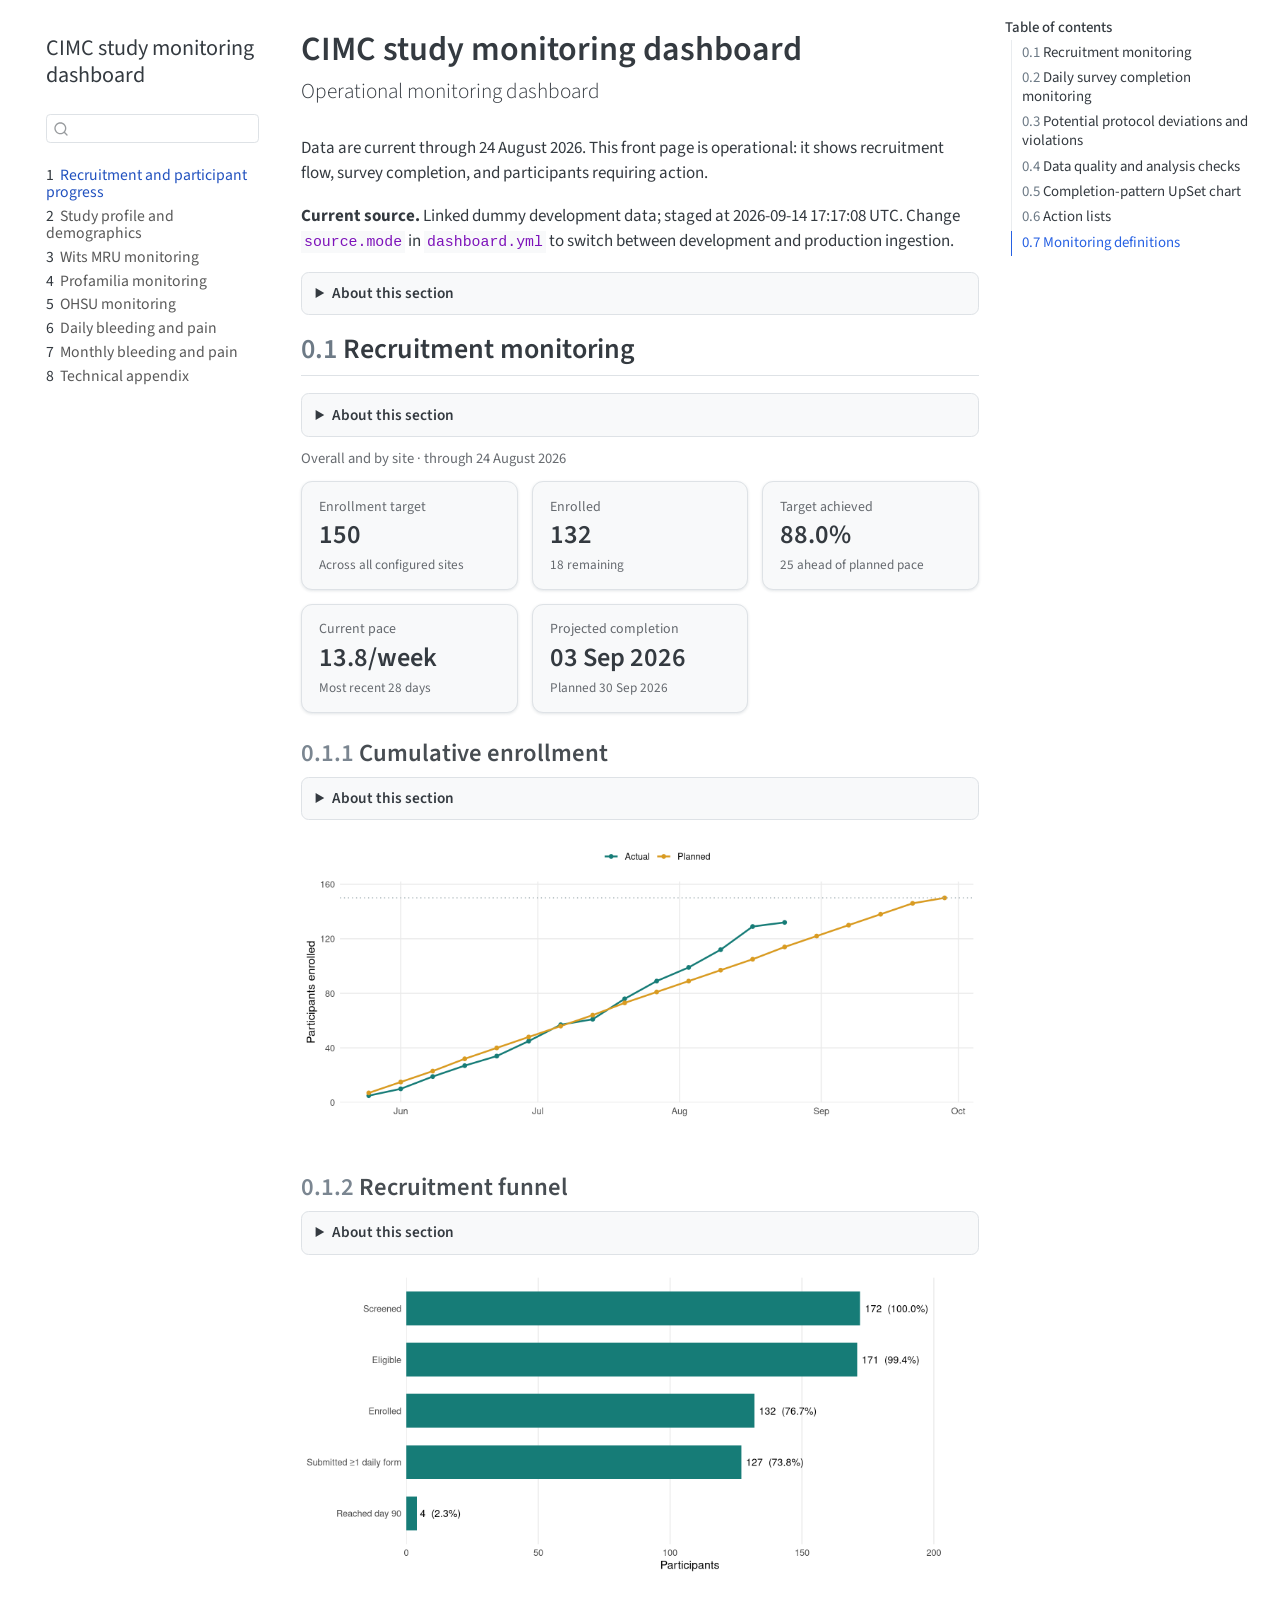
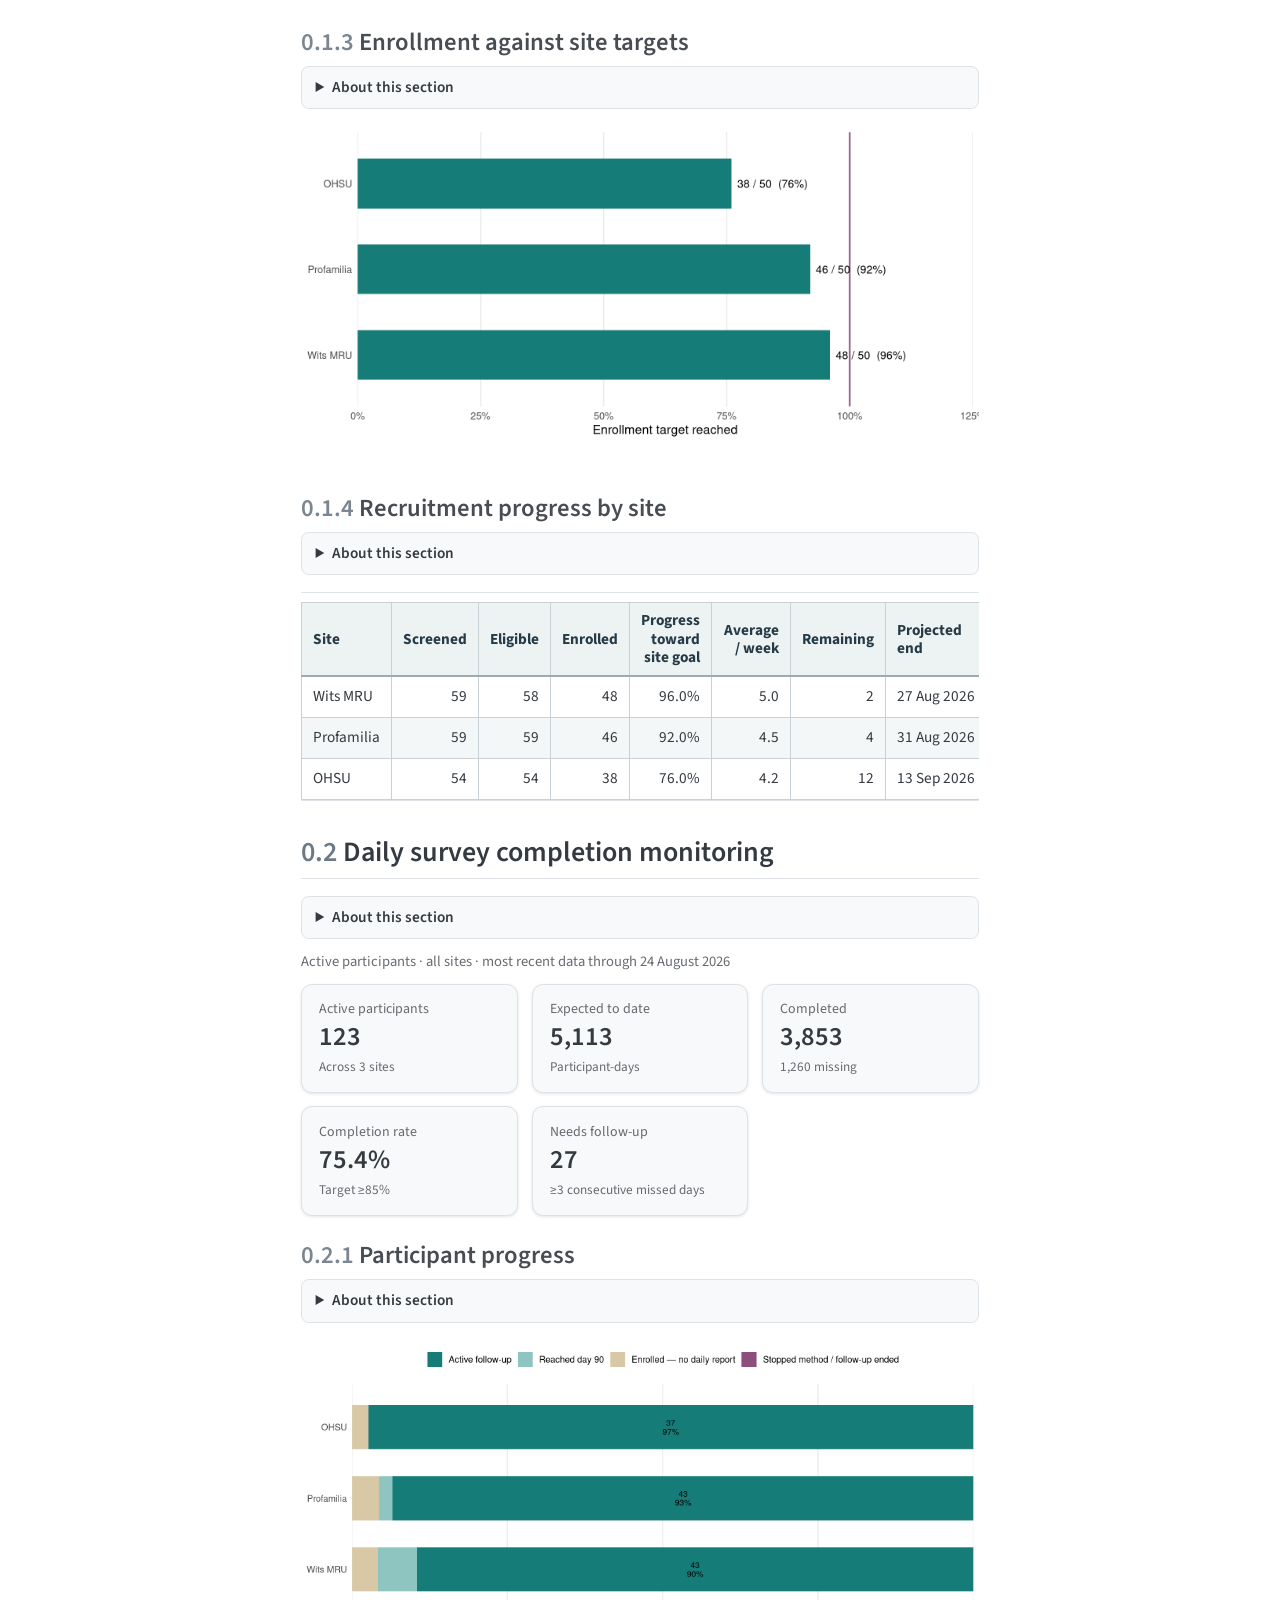
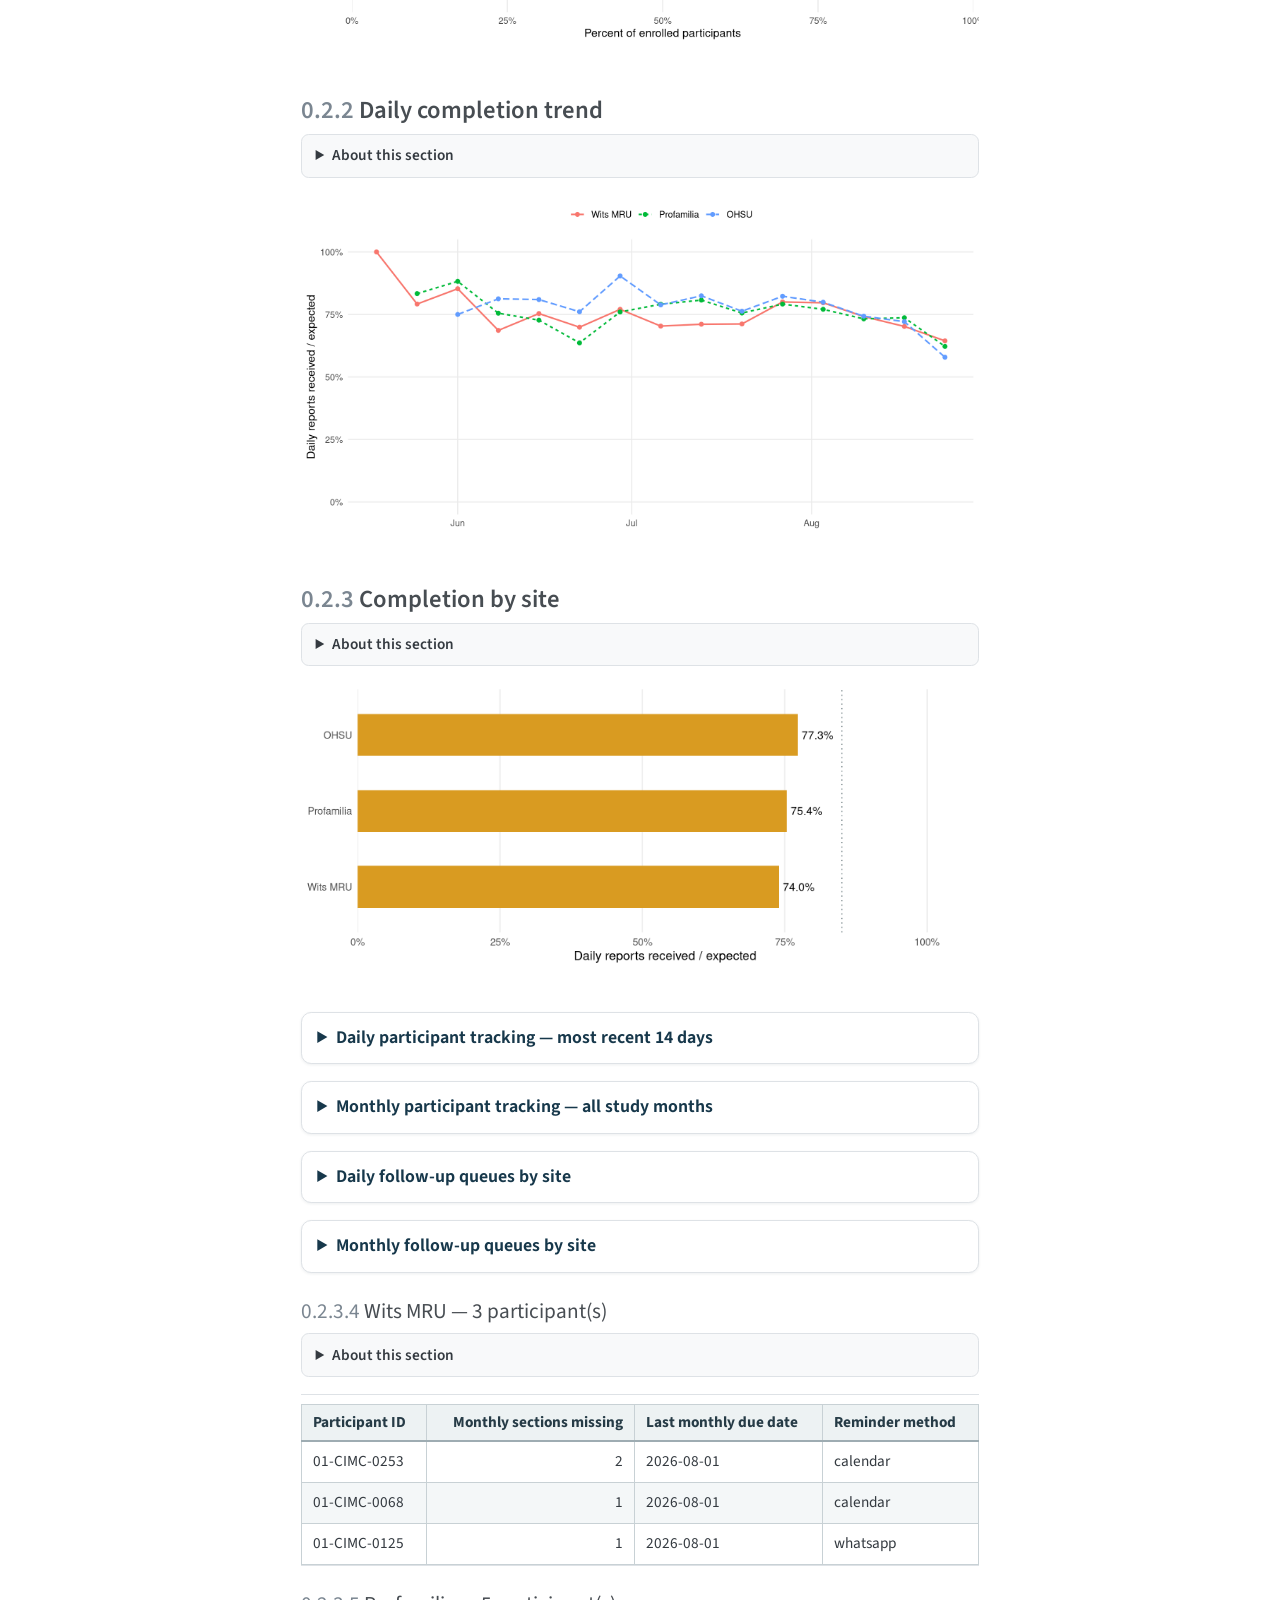
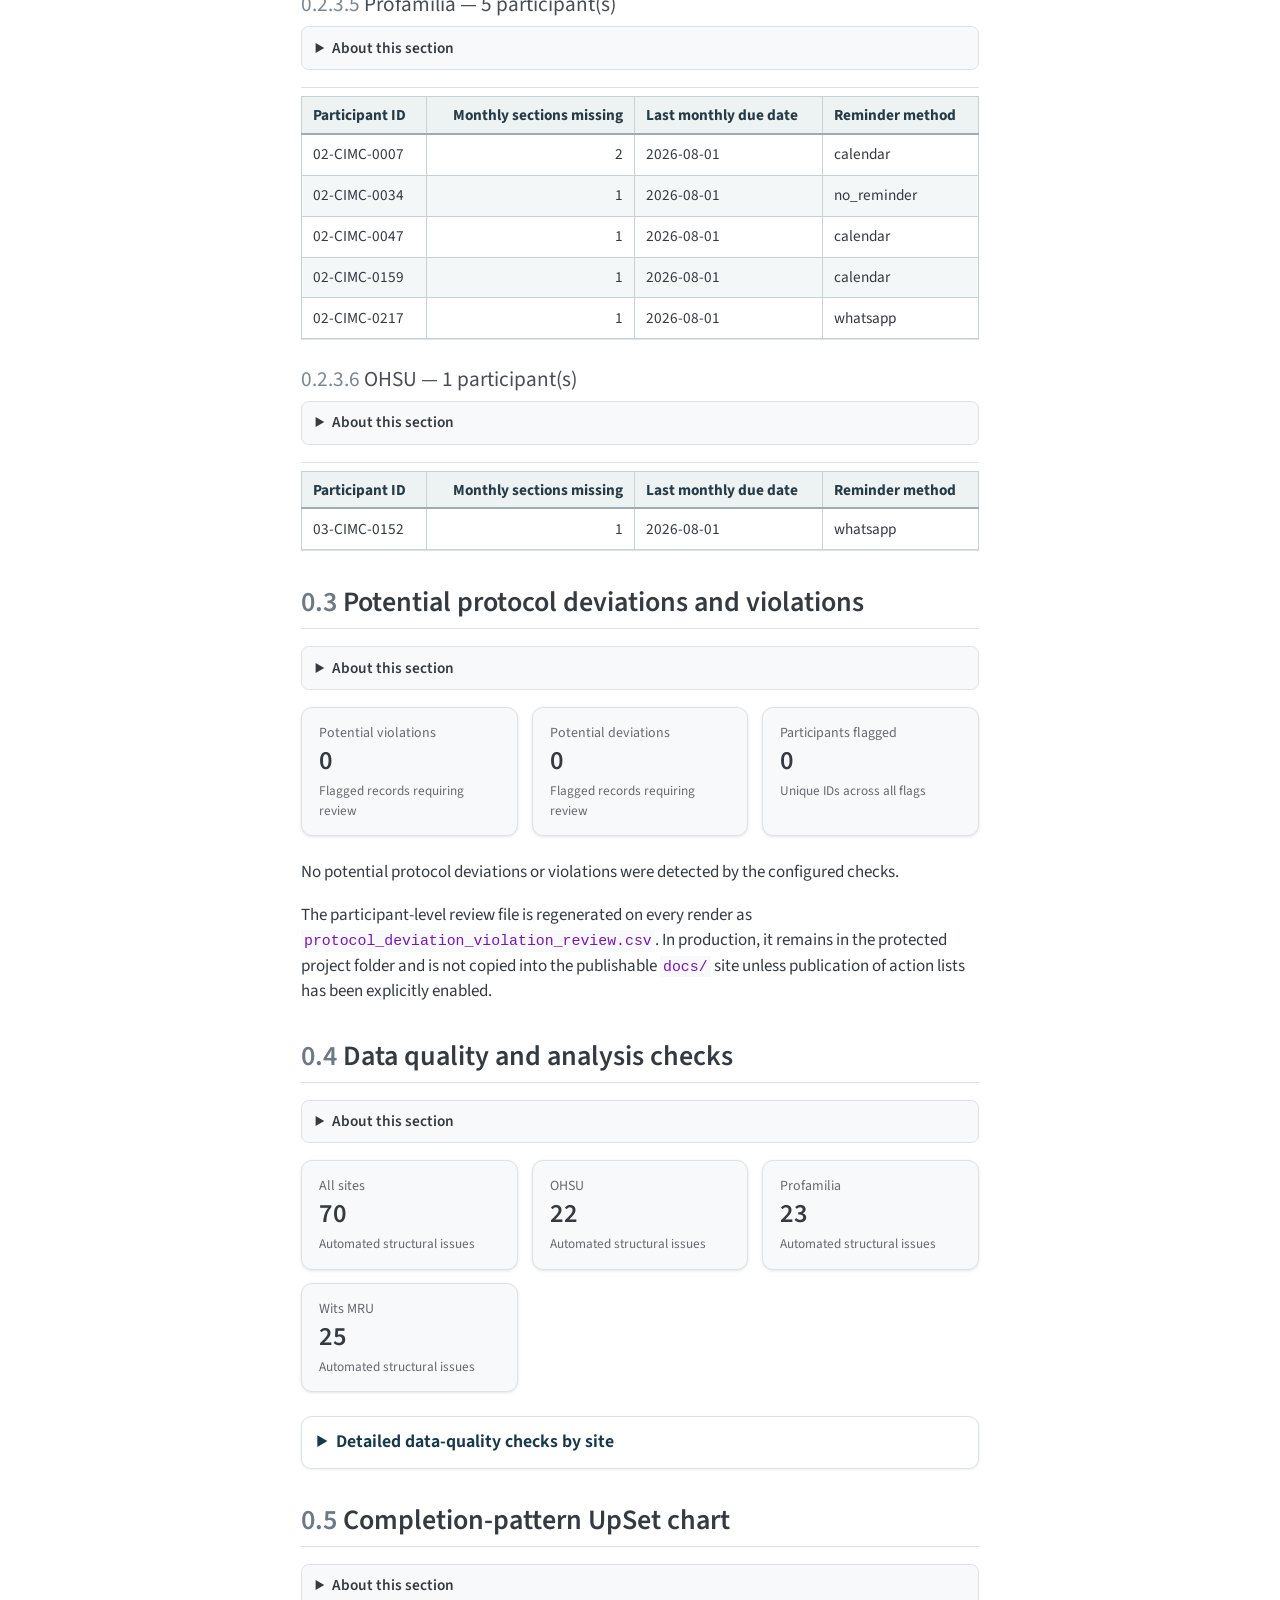
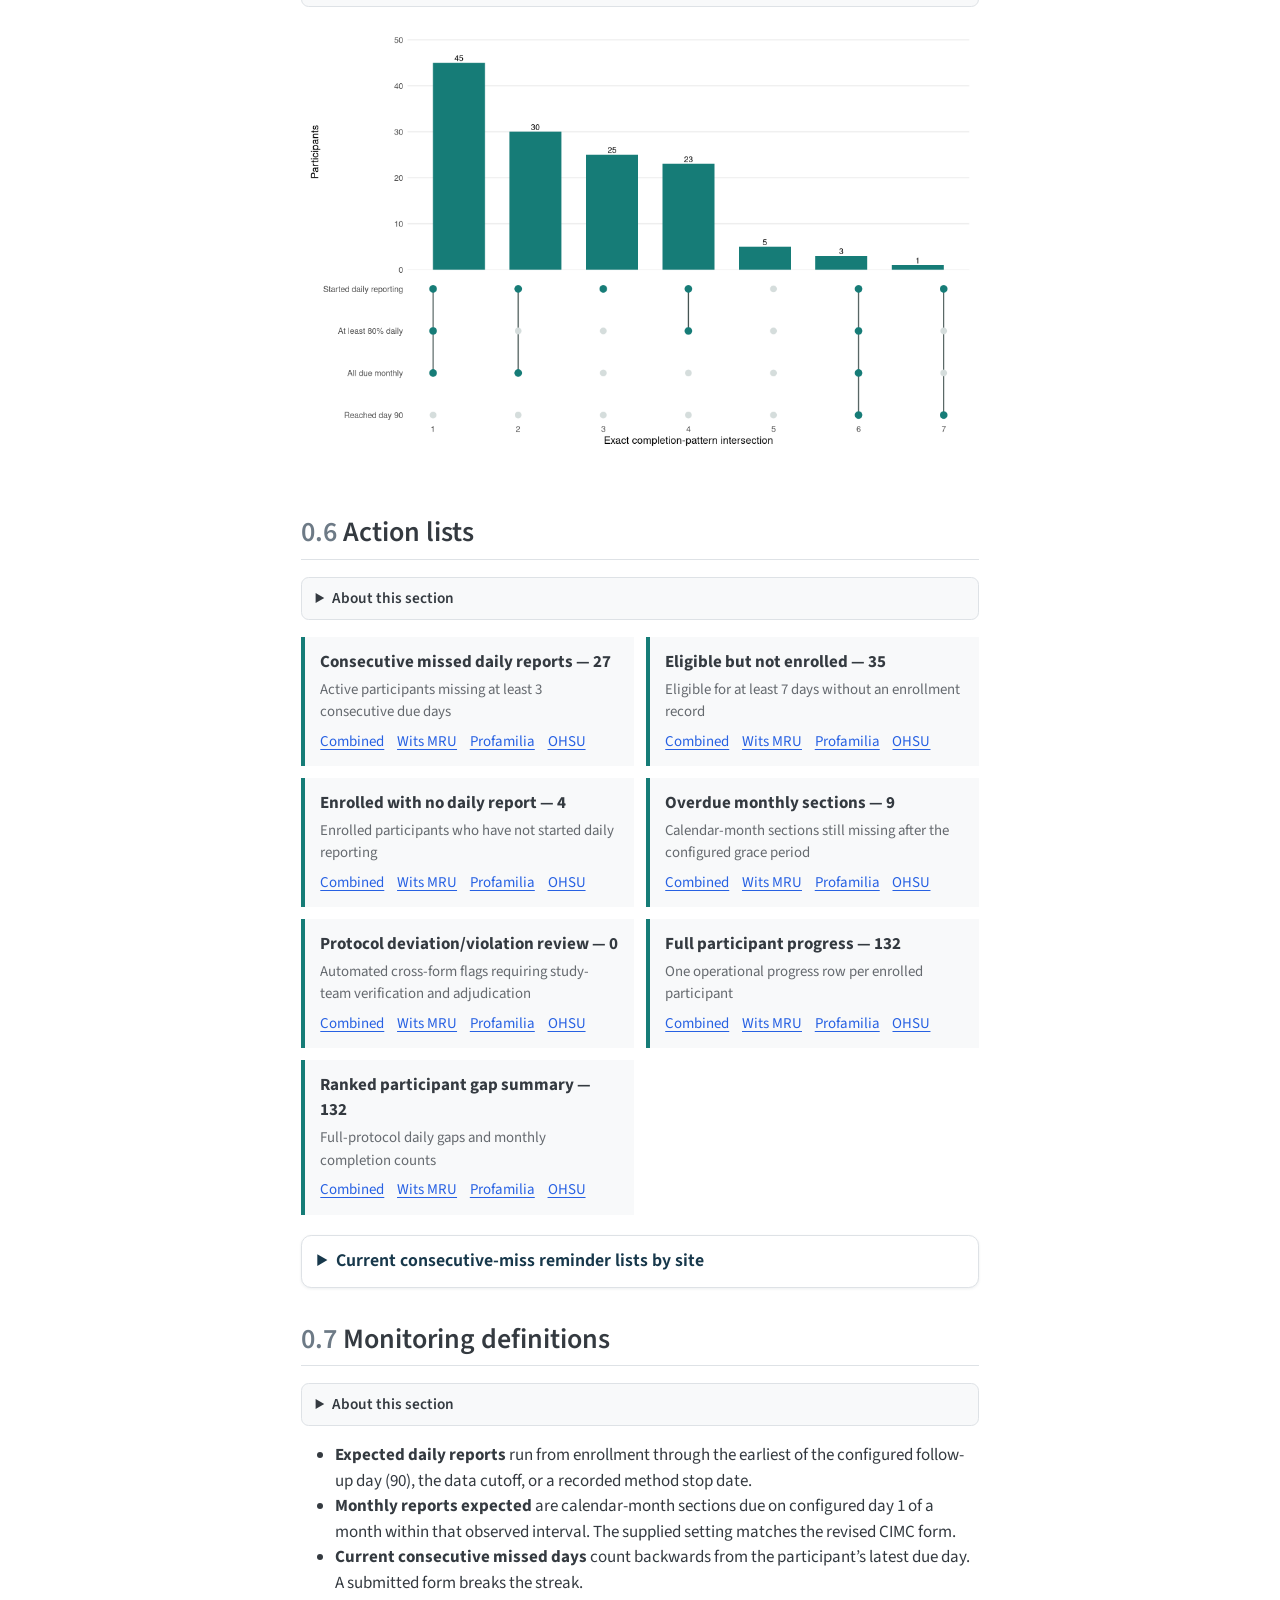
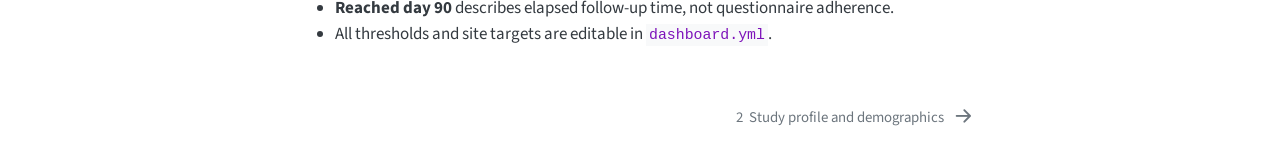
==== commit 4f0283cf: "Updates with dummy data dashboard pages" ====
--- a/docs/index.html
+++ b/docs/index.html
@@ -208,15 +208,15 @@
 </header>
 
 
-<p>Data are current through 14 September 2026. This front page is operational: it shows recruitment flow, survey completion, and participants requiring action.</p>
-<p><strong>Current source.</strong> Kobo API production data; staged at 2026-09-14 06:00:05 UTC. Change <code>source.mode</code> in <code>dashboard.yml</code> to switch between development and production ingestion.</p>
+<p>Data are current through 24 August 2026. This front page is operational: it shows recruitment flow, survey completion, and participants requiring action.</p>
+<p><strong>Current source.</strong> Linked dummy development data; staged at 2026-09-14 17:17:08 UTC. Change <code>source.mode</code> in <code>dashboard.yml</code> to switch between development and production ingestion.</p>
 <p><strong>What.</strong> This page gives the study team a current operational picture of recruitment, enrollment, follow-up and missing reports. It covers the client-specified recruitment trajectory, screening funnel, site delivery, daily completion trend, follow-up queue, recent participant tracking, and site completion.</p>
 <p><strong>How.</strong> Records are linked by participant ID. Expected reports run from enrollment to the earliest of the configured follow-up end, data cutoff, or recorded method stop. The action lists apply the thresholds documented in <code>dashboard.yml</code>.</p>
 <p><strong>Why.</strong> It supports day-to-day decisions: whether recruitment is on target, whether follow-up is being sustained, and which participants may need timely contact. It is a monitoring page, not a clinical outcomes analysis.</p>
 <section id="recruitment-monitoring" class="level2" data-number="0.1">
 <h2 data-number="0.1" class="anchored" data-anchor-id="recruitment-monitoring"><span class="header-section-number">0.1</span> Recruitment monitoring</h2>
 <div class="monitor-section-kicker">
-Overall and by site · through 14 September 2026
+Overall and by site · through 24 August 2026
 </div>
 <div class="monitor-kpis">
   <div class="monitor-kpi">
@@ -226,22 +226,22 @@
   </div>
   <div class="monitor-kpi">
     <div class="monitor-kpi-label">Enrolled</div>
-    <div class="monitor-kpi-value">76</div>
-    <div class="monitor-kpi-note">74 remaining</div>
+    <div class="monitor-kpi-value">132</div>
+    <div class="monitor-kpi-note">18 remaining</div>
   </div>
   <div class="monitor-kpi">
     <div class="monitor-kpi-label">Target achieved</div>
-    <div class="monitor-kpi-value">50.7%</div>
-    <div class="monitor-kpi-note">55 behind planned pace</div>
+    <div class="monitor-kpi-value">88.0%</div>
+    <div class="monitor-kpi-note">25 ahead of planned pace</div>
   </div>
   <div class="monitor-kpi">
     <div class="monitor-kpi-label">Current pace</div>
-    <div class="monitor-kpi-value">14.0/week</div>
+    <div class="monitor-kpi-value">13.8/week</div>
     <div class="monitor-kpi-note">Most recent 28 days</div>
   </div>
   <div class="monitor-kpi">
     <div class="monitor-kpi-label">Projected completion</div>
-    <div class="monitor-kpi-value">21 Oct 2026</div>
+    <div class="monitor-kpi-value">03 Sep 2026</div>
     <div class="monitor-kpi-note">Planned 30 Sep 2026</div>
   </div>
 </div>
@@ -327,77 +327,77 @@
 Wits MRU
 </td>
 <td style="text-align:right;">
+59
+</td>
+<td style="text-align:right;">
+58
+</td>
+<td style="text-align:right;">
+48
+</td>
+<td style="text-align:right;">
+96.0%
+</td>
+<td style="text-align:right;">
+5.0
+</td>
+<td style="text-align:right;">
+2
+</td>
+<td style="text-align:left;">
+27 Aug 2026
+</td>
+</tr>
+<tr>
+<td style="text-align:left;">
+Profamilia
+</td>
+<td style="text-align:right;">
+59
+</td>
+<td style="text-align:right;">
+59
+</td>
+<td style="text-align:right;">
+46
+</td>
+<td style="text-align:right;">
+92.0%
+</td>
+<td style="text-align:right;">
+4.5
+</td>
+<td style="text-align:right;">
+4
+</td>
+<td style="text-align:left;">
+31 Aug 2026
+</td>
+</tr>
+<tr>
+<td style="text-align:left;">
+OHSU
+</td>
+<td style="text-align:right;">
+54
+</td>
+<td style="text-align:right;">
+54
+</td>
+<td style="text-align:right;">
 38
 </td>
 <td style="text-align:right;">
-37
-</td>
-<td style="text-align:right;">
-29
-</td>
-<td style="text-align:right;">
-58.0%
-</td>
-<td style="text-align:right;">
-6.2
-</td>
-<td style="text-align:right;">
-21
-</td>
-<td style="text-align:left;">
-08 Oct 2026
-</td>
-</tr>
-<tr>
-<td style="text-align:left;">
-Profamilia
-</td>
-<td style="text-align:right;">
-15
-</td>
-<td style="text-align:right;">
-15
-</td>
-<td style="text-align:right;">
-28
-</td>
-<td style="text-align:right;">
-56.0%
-</td>
-<td style="text-align:right;">
-4.5
-</td>
-<td style="text-align:right;">
-22
-</td>
-<td style="text-align:left;">
-19 Oct 2026
-</td>
-</tr>
-<tr>
-<td style="text-align:left;">
-OHSU
-</td>
-<td style="text-align:right;">
-7
-</td>
-<td style="text-align:right;">
-7
-</td>
-<td style="text-align:right;">
-15
-</td>
-<td style="text-align:right;">
-30.0%
-</td>
-<td style="text-align:right;">
-3.2
-</td>
-<td style="text-align:right;">
-35
-</td>
-<td style="text-align:left;">
-29 Nov 2026
+76.0%
+</td>
+<td style="text-align:right;">
+4.2
+</td>
+<td style="text-align:right;">
+12
+</td>
+<td style="text-align:left;">
+13 Sep 2026
 </td>
 </tr>
 </tbody>
@@ -408,32 +408,32 @@
 <section id="daily-survey-completion-monitoring" class="level2" data-number="0.2">
 <h2 data-number="0.2" class="anchored" data-anchor-id="daily-survey-completion-monitoring"><span class="header-section-number">0.2</span> Daily survey completion monitoring</h2>
 <div class="monitor-section-kicker">
-Active participants · all sites · most recent data through 14 September 2026
+Active participants · all sites · most recent data through 24 August 2026
 </div>
 <div class="monitor-kpis">
   <div class="monitor-kpi">
     <div class="monitor-kpi-label">Active participants</div>
-    <div class="monitor-kpi-value">4</div>
-    <div class="monitor-kpi-note">Across 4 sites</div>
+    <div class="monitor-kpi-value">123</div>
+    <div class="monitor-kpi-note">Across 3 sites</div>
   </div>
   <div class="monitor-kpi">
     <div class="monitor-kpi-label">Expected to date</div>
-    <div class="monitor-kpi-value">1,582</div>
+    <div class="monitor-kpi-value">5,113</div>
     <div class="monitor-kpi-note">Participant-days</div>
   </div>
   <div class="monitor-kpi">
     <div class="monitor-kpi-label">Completed</div>
-    <div class="monitor-kpi-value">5</div>
-    <div class="monitor-kpi-note">1,577 missing</div>
+    <div class="monitor-kpi-value">3,853</div>
+    <div class="monitor-kpi-note">1,260 missing</div>
   </div>
   <div class="monitor-kpi">
     <div class="monitor-kpi-label">Completion rate</div>
-    <div class="monitor-kpi-value">0.3%</div>
+    <div class="monitor-kpi-value">75.4%</div>
     <div class="monitor-kpi-note">Target ≥85%</div>
   </div>
   <div class="monitor-kpi">
     <div class="monitor-kpi-label">Needs follow-up</div>
-    <div class="monitor-kpi-value">4</div>
+    <div class="monitor-kpi-value">27</div>
     <div class="monitor-kpi-note">≥3 consecutive missed days</div>
   </div>
 </div>
@@ -514,104 +514,668 @@
 <summary>
 Daily follow-up queues by site
 </summary>
-Participant identifiers are hidden in the rendered production site. The protected reminder CSV contains the operational queue.
+<section id="wits-mru-9-participants" class="level4" data-number="0.2.3.1">
+<h4 data-number="0.2.3.1" class="anchored" data-anchor-id="wits-mru-9-participants"><span class="header-section-number">0.2.3.1</span> Wits MRU — 9 participant(s)</h4>
 <div class="monitor-table-scroll monitor-table-compact">
 <table>
 <thead>
 <tr>
 <th style="text-align:left;">
-Site
+Participant ID
+</th>
+<th style="text-align:left;">
+Reason flagged
+</th>
+<th style="text-align:left;">
+Last report
 </th>
 <th style="text-align:right;">
-Participants
+Completion
 </th>
 </tr>
 </thead>
 <tbody>
 <tr>
 <td style="text-align:left;">
-Wits MRU
-</td>
-<td style="text-align:right;">
-1
-</td>
-</tr>
-<tr>
-<td style="text-align:left;">
-Profamilia
-</td>
-<td style="text-align:right;">
-2
-</td>
-</tr>
-<tr>
-<td style="text-align:left;">
-OHSU
-</td>
-<td style="text-align:right;">
-1
+01-CIMC-0125
+</td>
+<td style="text-align:left;">
+48 consecutive missed days
+</td>
+<td style="text-align:left;">
+2026-07-07
+</td>
+<td style="text-align:right;">
+34.1%
+</td>
+</tr>
+<tr>
+<td style="text-align:left;">
+01-CIMC-0080
+</td>
+<td style="text-align:left;">
+4 consecutive missed days
+</td>
+<td style="text-align:left;">
+2026-08-20
+</td>
+<td style="text-align:right;">
+59.1%
+</td>
+</tr>
+<tr>
+<td style="text-align:left;">
+01-CIMC-0005
+</td>
+<td style="text-align:left;">
+3 consecutive missed days
+</td>
+<td style="text-align:left;">
+2026-08-21
+</td>
+<td style="text-align:right;">
+75.4%
+</td>
+</tr>
+<tr>
+<td style="text-align:left;">
+01-CIMC-0058
+</td>
+<td style="text-align:left;">
+3 consecutive missed days
+</td>
+<td style="text-align:left;">
+2026-08-21
+</td>
+<td style="text-align:right;">
+73.1%
+</td>
+</tr>
+<tr>
+<td style="text-align:left;">
+01-CIMC-0086
+</td>
+<td style="text-align:left;">
+3 consecutive missed days
+</td>
+<td style="text-align:left;">
+2026-08-21
+</td>
+<td style="text-align:right;">
+83.3%
+</td>
+</tr>
+<tr>
+<td style="text-align:left;">
+01-CIMC-0092
+</td>
+<td style="text-align:left;">
+3 consecutive missed days
+</td>
+<td style="text-align:left;">
+2026-08-21
+</td>
+<td style="text-align:right;">
+76.0%
+</td>
+</tr>
+<tr>
+<td style="text-align:left;">
+01-CIMC-0111
+</td>
+<td style="text-align:left;">
+3 consecutive missed days
+</td>
+<td style="text-align:left;">
+2026-08-21
+</td>
+<td style="text-align:right;">
+90.2%
+</td>
+</tr>
+<tr>
+<td style="text-align:left;">
+01-CIMC-0115
+</td>
+<td style="text-align:left;">
+3 consecutive missed days
+</td>
+<td style="text-align:left;">
+2026-08-21
+</td>
+<td style="text-align:right;">
+82.9%
+</td>
+</tr>
+<tr>
+<td style="text-align:left;">
+01-CIMC-0145
+</td>
+<td style="text-align:left;">
+3 consecutive missed days
+</td>
+<td style="text-align:left;">
+2026-08-21
+</td>
+<td style="text-align:right;">
+25.0%
 </td>
 </tr>
 </tbody>
 </table>
 </div>
-</details>
+</section>
+<section id="profamilia-8-participants" class="level4" data-number="0.2.3.2">
+<h4 data-number="0.2.3.2" class="anchored" data-anchor-id="profamilia-8-participants"><span class="header-section-number">0.2.3.2</span> Profamilia — 8 participant(s)</h4>
+<div class="monitor-table-scroll monitor-table-compact">
+<table>
+<thead>
+<tr>
+<th style="text-align:left;">
+Participant ID
+</th>
+<th style="text-align:left;">
+Reason flagged
+</th>
+<th style="text-align:left;">
+Last report
+</th>
+<th style="text-align:right;">
+Completion
+</th>
+</tr>
+</thead>
+<tbody>
+<tr>
+<td style="text-align:left;">
+02-CIMC-0217
+</td>
+<td style="text-align:left;">
+26 consecutive missed days
+</td>
+<td style="text-align:left;">
+2026-07-29
+</td>
+<td style="text-align:right;">
+54.9%
+</td>
+</tr>
+<tr>
+<td style="text-align:left;">
+02-CIMC-0159
+</td>
+<td style="text-align:left;">
+13 consecutive missed days
+</td>
+<td style="text-align:left;">
+2026-08-11
+</td>
+<td style="text-align:right;">
+70.1%
+</td>
+</tr>
+<tr>
+<td style="text-align:left;">
+02-CIMC-0101
+</td>
+<td style="text-align:left;">
+5 consecutive missed days
+</td>
+<td style="text-align:left;">
+2026-08-19
+</td>
+<td style="text-align:right;">
+77.4%
+</td>
+</tr>
+<tr>
+<td style="text-align:left;">
+02-CIMC-0048
+</td>
+<td style="text-align:left;">
+3 consecutive missed days
+</td>
+<td style="text-align:left;">
+2026-08-21
+</td>
+<td style="text-align:right;">
+78.6%
+</td>
+</tr>
+<tr>
+<td style="text-align:left;">
+02-CIMC-0060
+</td>
+<td style="text-align:left;">
+3 consecutive missed days
+</td>
+<td style="text-align:left;">
+2026-08-21
+</td>
+<td style="text-align:right;">
+88.6%
+</td>
+</tr>
+<tr>
+<td style="text-align:left;">
+02-CIMC-0142
+</td>
+<td style="text-align:left;">
+3 consecutive missed days
+</td>
+<td style="text-align:left;">
+2026-08-21
+</td>
+<td style="text-align:right;">
+88.7%
+</td>
+</tr>
+<tr>
+<td style="text-align:left;">
+02-CIMC-0182
+</td>
+<td style="text-align:left;">
+3 consecutive missed days
+</td>
+<td style="text-align:left;">
+2026-08-21
+</td>
+<td style="text-align:right;">
+52.6%
+</td>
+</tr>
+<tr>
+<td style="text-align:left;">
+02-CIMC-0243
+</td>
+<td style="text-align:left;">
+3 consecutive missed days
+</td>
+<td style="text-align:left;">
+2026-08-21
+</td>
+<td style="text-align:right;">
+58.3%
+</td>
+</tr>
+</tbody>
+</table>
+</div>
+</section>
+<section id="ohsu-10-participants" class="level4" data-number="0.2.3.3">
+<h4 data-number="0.2.3.3" class="anchored" data-anchor-id="ohsu-10-participants"><span class="header-section-number">0.2.3.3</span> OHSU — 10 participant(s)</h4>
+<div class="monitor-table-scroll monitor-table-compact">
+<table>
+<thead>
+<tr>
+<th style="text-align:left;">
+Participant ID
+</th>
+<th style="text-align:left;">
+Reason flagged
+</th>
+<th style="text-align:left;">
+Last report
+</th>
+<th style="text-align:right;">
+Completion
+</th>
+</tr>
+</thead>
+<tbody>
+<tr>
+<td style="text-align:left;">
+03-CIMC-0178
+</td>
+<td style="text-align:left;">
+10 consecutive missed days
+</td>
+<td style="text-align:left;">
+2026-08-14
+</td>
+<td style="text-align:right;">
+63.8%
+</td>
+</tr>
+<tr>
+<td style="text-align:left;">
+03-CIMC-0166
+</td>
+<td style="text-align:left;">
+5 consecutive missed days
+</td>
+<td style="text-align:left;">
+2026-08-19
+</td>
+<td style="text-align:right;">
+70.4%
+</td>
+</tr>
+<tr>
+<td style="text-align:left;">
+03-CIMC-0187
+</td>
+<td style="text-align:left;">
+4 consecutive missed days
+</td>
+<td style="text-align:left;">
+2026-08-20
+</td>
+<td style="text-align:right;">
+83.1%
+</td>
+</tr>
+<tr>
+<td style="text-align:left;">
+03-CIMC-0209
+</td>
+<td style="text-align:left;">
+4 consecutive missed days
+</td>
+<td style="text-align:left;">
+2026-08-20
+</td>
+<td style="text-align:right;">
+52.6%
+</td>
+</tr>
+<tr>
+<td style="text-align:left;">
+03-CIMC-0033
+</td>
+<td style="text-align:left;">
+3 consecutive missed days
+</td>
+<td style="text-align:left;">
+2026-08-21
+</td>
+<td style="text-align:right;">
+85.7%
+</td>
+</tr>
+<tr>
+<td style="text-align:left;">
+03-CIMC-0042
+</td>
+<td style="text-align:left;">
+3 consecutive missed days
+</td>
+<td style="text-align:left;">
+2026-08-21
+</td>
+<td style="text-align:right;">
+25.0%
+</td>
+</tr>
+<tr>
+<td style="text-align:left;">
+03-CIMC-0202
+</td>
+<td style="text-align:left;">
+3 consecutive missed days
+</td>
+<td style="text-align:left;">
+2026-08-21
+</td>
+<td style="text-align:right;">
+83.1%
+</td>
+</tr>
+<tr>
+<td style="text-align:left;">
+03-CIMC-0236
+</td>
+<td style="text-align:left;">
+3 consecutive missed days
+</td>
+<td style="text-align:left;">
+2026-08-21
+</td>
+<td style="text-align:right;">
+62.0%
+</td>
+</tr>
+<tr>
+<td style="text-align:left;">
+03-CIMC-0237
+</td>
+<td style="text-align:left;">
+3 consecutive missed days
+</td>
+<td style="text-align:left;">
+2026-08-21
+</td>
+<td style="text-align:right;">
+81.8%
+</td>
+</tr>
+<tr>
+<td style="text-align:left;">
+03-CIMC-0259
+</td>
+<td style="text-align:left;">
+3 consecutive missed days
+</td>
+<td style="text-align:left;">
+2026-08-21
+</td>
+<td style="text-align:right;">
+50.0%
+</td>
+</tr>
+</tbody>
+</table>
+</div>
+</section></details>
 <details class="dashboard-section">
 <summary>
 Monthly follow-up queues by site
 </summary>
-Participant identifiers are hidden in the rendered production site. The protected monthly reminder CSVs contain the site queues.
+</details></section>
+<section id="wits-mru-3-participants" class="level4" data-number="0.2.3.4">
+<h4 data-number="0.2.3.4" class="anchored" data-anchor-id="wits-mru-3-participants"><span class="header-section-number">0.2.3.4</span> Wits MRU — 3 participant(s)</h4>
 <div class="monitor-table-scroll monitor-table-compact">
 <table>
 <thead>
 <tr>
 <th style="text-align:left;">
-Site
+Participant ID
 </th>
 <th style="text-align:right;">
-Participants
+Monthly sections missing
+</th>
+<th style="text-align:left;">
+Last monthly due date
+</th>
+<th style="text-align:left;">
+Reminder method
 </th>
 </tr>
 </thead>
 <tbody>
 <tr>
 <td style="text-align:left;">
-Wits MRU
-</td>
-<td style="text-align:right;">
-16
-</td>
-</tr>
-<tr>
-<td style="text-align:left;">
-Profamilia
-</td>
-<td style="text-align:right;">
-18
-</td>
-</tr>
-<tr>
-<td style="text-align:left;">
-OHSU
-</td>
-<td style="text-align:right;">
-8
-</td>
-</tr>
-<tr>
-<td style="text-align:left;">
-NA
-</td>
-<td style="text-align:right;">
-4
+01-CIMC-0253
+</td>
+<td style="text-align:right;">
+2
+</td>
+<td style="text-align:left;">
+2026-08-01
+</td>
+<td style="text-align:left;">
+calendar
+</td>
+</tr>
+<tr>
+<td style="text-align:left;">
+01-CIMC-0068
+</td>
+<td style="text-align:right;">
+1
+</td>
+<td style="text-align:left;">
+2026-08-01
+</td>
+<td style="text-align:left;">
+calendar
+</td>
+</tr>
+<tr>
+<td style="text-align:left;">
+01-CIMC-0125
+</td>
+<td style="text-align:right;">
+1
+</td>
+<td style="text-align:left;">
+2026-08-01
+</td>
+<td style="text-align:left;">
+whatsapp
 </td>
 </tr>
 </tbody>
 </table>
 </div>
-</details>
+</section>
+<section id="profamilia-5-participants" class="level4" data-number="0.2.3.5">
+<h4 data-number="0.2.3.5" class="anchored" data-anchor-id="profamilia-5-participants"><span class="header-section-number">0.2.3.5</span> Profamilia — 5 participant(s)</h4>
+<div class="monitor-table-scroll monitor-table-compact">
+<table>
+<thead>
+<tr>
+<th style="text-align:left;">
+Participant ID
+</th>
+<th style="text-align:right;">
+Monthly sections missing
+</th>
+<th style="text-align:left;">
+Last monthly due date
+</th>
+<th style="text-align:left;">
+Reminder method
+</th>
+</tr>
+</thead>
+<tbody>
+<tr>
+<td style="text-align:left;">
+02-CIMC-0007
+</td>
+<td style="text-align:right;">
+2
+</td>
+<td style="text-align:left;">
+2026-08-01
+</td>
+<td style="text-align:left;">
+calendar
+</td>
+</tr>
+<tr>
+<td style="text-align:left;">
+02-CIMC-0034
+</td>
+<td style="text-align:right;">
+1
+</td>
+<td style="text-align:left;">
+2026-08-01
+</td>
+<td style="text-align:left;">
+no_reminder
+</td>
+</tr>
+<tr>
+<td style="text-align:left;">
+02-CIMC-0047
+</td>
+<td style="text-align:right;">
+1
+</td>
+<td style="text-align:left;">
+2026-08-01
+</td>
+<td style="text-align:left;">
+calendar
+</td>
+</tr>
+<tr>
+<td style="text-align:left;">
+02-CIMC-0159
+</td>
+<td style="text-align:right;">
+1
+</td>
+<td style="text-align:left;">
+2026-08-01
+</td>
+<td style="text-align:left;">
+calendar
+</td>
+</tr>
+<tr>
+<td style="text-align:left;">
+02-CIMC-0217
+</td>
+<td style="text-align:right;">
+1
+</td>
+<td style="text-align:left;">
+2026-08-01
+</td>
+<td style="text-align:left;">
+whatsapp
+</td>
+</tr>
+</tbody>
+</table>
+</div>
+</section>
+<section id="ohsu-1-participants" class="level4" data-number="0.2.3.6">
+<h4 data-number="0.2.3.6" class="anchored" data-anchor-id="ohsu-1-participants"><span class="header-section-number">0.2.3.6</span> OHSU — 1 participant(s)</h4>
+<div class="monitor-table-scroll monitor-table-compact">
+<table>
+<thead>
+<tr>
+<th style="text-align:left;">
+Participant ID
+</th>
+<th style="text-align:right;">
+Monthly sections missing
+</th>
+<th style="text-align:left;">
+Last monthly due date
+</th>
+<th style="text-align:left;">
+Reminder method
+</th>
+</tr>
+</thead>
+<tbody>
+<tr>
+<td style="text-align:left;">
+03-CIMC-0152
+</td>
+<td style="text-align:right;">
+1
+</td>
+<td style="text-align:left;">
+2026-08-01
+</td>
+<td style="text-align:left;">
+whatsapp
+</td>
+</tr>
+</tbody>
+</table>
+</div>
+
 </section>
 </section>
+
 <section id="potential-protocol-deviations-and-violations" class="level2" data-number="0.3">
 <h2 data-number="0.3" class="anchored" data-anchor-id="potential-protocol-deviations-and-violations"><span class="header-section-number">0.3</span> Potential protocol deviations and violations</h2>
 <p><strong>What it shows.</strong> This section screens linked study forms for records that may represent a protocol deviation or violation. The supplied rules include CIMC reports without enrollment, missing programme start dates, reports dated before enrollment, duplicate participant-days, duplicate enrollments, and enrollments without recruitment records.</p>
@@ -620,128 +1184,22 @@
 <div class="monitor-kpis">
   <div class="monitor-kpi">
     <div class="monitor-kpi-label">Potential violations</div>
-    <div class="monitor-kpi-value">18</div>
+    <div class="monitor-kpi-value">0</div>
     <div class="monitor-kpi-note">Flagged records requiring review</div>
   </div>
   <div class="monitor-kpi">
     <div class="monitor-kpi-label">Potential deviations</div>
-    <div class="monitor-kpi-value">46</div>
+    <div class="monitor-kpi-value">0</div>
     <div class="monitor-kpi-note">Flagged records requiring review</div>
   </div>
   <div class="monitor-kpi">
     <div class="monitor-kpi-label">Participants flagged</div>
-    <div class="monitor-kpi-value">44</div>
+    <div class="monitor-kpi-value">0</div>
     <div class="monitor-kpi-note">Unique IDs across all flags</div>
   </div>
 </div>
-<div class="monitor-table-scroll protocol-summary-table">
-<table>
-<thead>
-<tr>
-<th style="text-align:left;">
-Classification
-</th>
-<th style="text-align:left;">
-Automated screening flag
-</th>
-<th style="text-align:right;">
-Participants
-</th>
-<th style="text-align:right;">
-Flagged records
-</th>
-</tr>
-</thead>
-<tbody>
-<tr>
-<td style="text-align:left;">
-Potential violation
-</td>
-<td style="text-align:left;">
-Enrollment has no valid programme start date
-</td>
-<td style="text-align:right;">
-13
-</td>
-<td style="text-align:right;">
-13
-</td>
-</tr>
-<tr>
-<td style="text-align:left;">
-Potential violation
-</td>
-<td style="text-align:left;">
-CIMC submission has no matching enrollment record
-</td>
-<td style="text-align:right;">
-1
-</td>
-<td style="text-align:right;">
-4
-</td>
-</tr>
-<tr>
-<td style="text-align:left;">
-Potential violation
-</td>
-<td style="text-align:left;">
-More than one enrollment submission for a participant
-</td>
-<td style="text-align:right;">
-1
-</td>
-<td style="text-align:right;">
-2
-</td>
-</tr>
-<tr>
-<td style="text-align:left;">
-Potential deviation
-</td>
-<td style="text-align:left;">
-Enrollment has no matching recruitment record
-</td>
-<td style="text-align:right;">
-41
-</td>
-<td style="text-align:right;">
-41
-</td>
-</tr>
-<tr>
-<td style="text-align:left;">
-Potential deviation
-</td>
-<td style="text-align:left;">
-More than one CIMC submission for a participant-day
-</td>
-<td style="text-align:right;">
-2
-</td>
-<td style="text-align:right;">
-8
-</td>
-</tr>
-<tr>
-<td style="text-align:left;">
-Potential deviation
-</td>
-<td style="text-align:left;">
-CIMC report is dated before enrollment
-</td>
-<td style="text-align:right;">
-1
-</td>
-<td style="text-align:right;">
-1
-</td>
-</tr>
-</tbody>
-</table>
-</div>
+<p>No potential protocol deviations or violations were detected by the configured checks.</p>
 <p>The participant-level review file is regenerated on every render as <code>protocol_deviation_violation_review.csv</code>. In production, it remains in the protected project folder and is not copied into the publishable <code>docs/</code> site unless publication of action lists has been explicitly enabled.</p>
-<p>Participant-level details are hidden from the rendered production site. Use the protected review CSV for follow-up.</p>
 </section>
 <section id="data-quality-and-analysis-checks" class="level2" data-number="0.4">
 <h2 data-number="0.4" class="anchored" data-anchor-id="data-quality-and-analysis-checks"><span class="header-section-number">0.4</span> Data quality and analysis checks</h2>
@@ -750,22 +1208,22 @@
 <div class="monitor-kpis">
   <div class="monitor-kpi">
     <div class="monitor-kpi-label">All sites</div>
-    <div class="monitor-kpi-value">5</div>
+    <div class="monitor-kpi-value">70</div>
     <div class="monitor-kpi-note">Automated structural issues</div>
   </div>
   <div class="monitor-kpi">
     <div class="monitor-kpi-label">OHSU</div>
-    <div class="monitor-kpi-value">0</div>
+    <div class="monitor-kpi-value">22</div>
     <div class="monitor-kpi-note">Automated structural issues</div>
   </div>
   <div class="monitor-kpi">
     <div class="monitor-kpi-label">Profamilia</div>
-    <div class="monitor-kpi-value">1</div>
+    <div class="monitor-kpi-value">23</div>
     <div class="monitor-kpi-note">Automated structural issues</div>
   </div>
   <div class="monitor-kpi">
     <div class="monitor-kpi-label">Wits MRU</div>
-    <div class="monitor-kpi-value">4</div>
+    <div class="monitor-kpi-value">25</div>
     <div class="monitor-kpi-note">Automated structural issues</div>
   </div>
 </div>
@@ -800,10 +1258,10 @@
 Daily: duplicate participant-date records
 </td>
 <td style="text-align:right;">
-1
-</td>
-<td style="text-align:right;">
-1
+0
+</td>
+<td style="text-align:right;">
+0
 </td>
 <td style="text-align:right;">
 0
@@ -817,13 +1275,13 @@
 Daily: report before programme start
 </td>
 <td style="text-align:right;">
-1
-</td>
-<td style="text-align:right;">
-0
-</td>
-<td style="text-align:right;">
-1
+0
+</td>
+<td style="text-align:right;">
+0
+</td>
+<td style="text-align:right;">
+0
 </td>
 <td style="text-align:right;">
 0
@@ -868,118 +1326,118 @@
 Monthly: duplicate participant-month records
 </td>
 <td style="text-align:right;">
+0
+</td>
+<td style="text-align:right;">
+0
+</td>
+<td style="text-align:right;">
+0
+</td>
+<td style="text-align:right;">
+0
+</td>
+</tr>
+<tr>
+<td style="text-align:left;">
+Monthly: bleeding follow-up outside skip condition
+</td>
+<td style="text-align:right;">
+0
+</td>
+<td style="text-align:right;">
+0
+</td>
+<td style="text-align:right;">
+0
+</td>
+<td style="text-align:right;">
+0
+</td>
+</tr>
+<tr>
+<td style="text-align:left;">
+Monthly: clot comparison outside skip condition
+</td>
+<td style="text-align:right;">
+0
+</td>
+<td style="text-align:right;">
+0
+</td>
+<td style="text-align:right;">
+0
+</td>
+<td style="text-align:right;">
+0
+</td>
+</tr>
+<tr>
+<td style="text-align:left;">
+Monthly: pain comparison outside skip condition
+</td>
+<td style="text-align:right;">
+0
+</td>
+<td style="text-align:right;">
+0
+</td>
+<td style="text-align:right;">
+0
+</td>
+<td style="text-align:right;">
+0
+</td>
+</tr>
+<tr>
+<td style="text-align:left;">
+Monthly: more than two products/materials
+</td>
+<td style="text-align:right;">
+0
+</td>
+<td style="text-align:right;">
+0
+</td>
+<td style="text-align:right;">
+0
+</td>
+<td style="text-align:right;">
+0
+</td>
+</tr>
+<tr>
+<td style="text-align:left;">
+Monthly: no product selected with another option
+</td>
+<td style="text-align:right;">
+4
+</td>
+<td style="text-align:right;">
 2
 </td>
 <td style="text-align:right;">
+0
+</td>
+<td style="text-align:right;">
 2
 </td>
-<td style="text-align:right;">
-0
-</td>
-<td style="text-align:right;">
-0
-</td>
-</tr>
-<tr>
-<td style="text-align:left;">
-Monthly: bleeding follow-up outside skip condition
-</td>
-<td style="text-align:right;">
-0
-</td>
-<td style="text-align:right;">
-0
-</td>
-<td style="text-align:right;">
-0
-</td>
-<td style="text-align:right;">
-0
-</td>
-</tr>
-<tr>
-<td style="text-align:left;">
-Monthly: clot comparison outside skip condition
-</td>
-<td style="text-align:right;">
-0
-</td>
-<td style="text-align:right;">
-0
-</td>
-<td style="text-align:right;">
-0
-</td>
-<td style="text-align:right;">
-0
-</td>
-</tr>
-<tr>
-<td style="text-align:left;">
-Monthly: pain comparison outside skip condition
-</td>
-<td style="text-align:right;">
-0
-</td>
-<td style="text-align:right;">
-0
-</td>
-<td style="text-align:right;">
-0
-</td>
-<td style="text-align:right;">
-0
-</td>
-</tr>
-<tr>
-<td style="text-align:left;">
-Monthly: more than two products/materials
-</td>
-<td style="text-align:right;">
-0
-</td>
-<td style="text-align:right;">
-0
-</td>
-<td style="text-align:right;">
-0
-</td>
-<td style="text-align:right;">
-0
-</td>
-</tr>
-<tr>
-<td style="text-align:left;">
-Monthly: no product selected with another option
-</td>
-<td style="text-align:right;">
-0
-</td>
-<td style="text-align:right;">
-0
-</td>
-<td style="text-align:right;">
-0
-</td>
-<td style="text-align:right;">
-0
-</td>
 </tr>
 <tr>
 <td style="text-align:left;">
 Cycle inference: qualifying bleeding day lacks required next-day observation
 </td>
 <td style="text-align:right;">
-1
-</td>
-<td style="text-align:right;">
-1
-</td>
-<td style="text-align:right;">
-0
-</td>
-<td style="text-align:right;">
-0
+66
+</td>
+<td style="text-align:right;">
+23
+</td>
+<td style="text-align:right;">
+23
+</td>
+<td style="text-align:right;">
+20
 </td>
 </tr>
 <tr>
@@ -1077,48 +1535,715 @@
 <p><strong>Why they help.</strong> They turn dashboard signals into practical worklists. They contain operational identifiers and dummy contact details here; production access should follow the study’s role-based confidentiality controls.</p>
 <div class="monitor-downloads">
   <div class="monitor-download">
-    <strong>Consecutive missed daily reports — 4</strong>
+    <strong>Consecutive missed daily reports — 27</strong>
     <div class="small text-muted">Active participants missing at least 3 consecutive due days</div>
-    <div class="small text-muted">Generated locally; publication is disabled for production data.</div>
+    <div class="monitor-download-links">
+      <a href="reminder_targets_3_consecutive_missed_days.csv" download="reminder_targets_3_consecutive_missed_days.csv">Combined</a>
+      <a href="reminder_targets_3_consecutive_missed_days_wmru.csv" download="reminder_targets_3_consecutive_missed_days_wmru.csv">Wits MRU</a>
+      <a href="reminder_targets_3_consecutive_missed_days_profamilia.csv" download="reminder_targets_3_consecutive_missed_days_profamilia.csv">Profamilia</a>
+      <a href="reminder_targets_3_consecutive_missed_days_ohsu.csv" download="reminder_targets_3_consecutive_missed_days_ohsu.csv">OHSU</a>
+    </div>
   </div>
   <div class="monitor-download">
-    <strong>Eligible but not enrolled — 15</strong>
+    <strong>Eligible but not enrolled — 35</strong>
     <div class="small text-muted">Eligible for at least 7 days without an enrollment record</div>
-    <div class="small text-muted">Generated locally; publication is disabled for production data.</div>
+    <div class="monitor-download-links">
+      <a href="eligible_not_enrolled_targets.csv" download="eligible_not_enrolled_targets.csv">Combined</a>
+      <a href="eligible_not_enrolled_targets_wmru.csv" download="eligible_not_enrolled_targets_wmru.csv">Wits MRU</a>
+      <a href="eligible_not_enrolled_targets_profamilia.csv" download="eligible_not_enrolled_targets_profamilia.csv">Profamilia</a>
+      <a href="eligible_not_enrolled_targets_ohsu.csv" download="eligible_not_enrolled_targets_ohsu.csv">OHSU</a>
+    </div>
   </div>
   <div class="monitor-download">
-    <strong>Enrolled with no daily report — 72</strong>
+    <strong>Enrolled with no daily report — 4</strong>
     <div class="small text-muted">Enrolled participants who have not started daily reporting</div>
-    <div class="small text-muted">Generated locally; publication is disabled for production data.</div>
+    <div class="monitor-download-links">
+      <a href="enrolled_no_daily_submission_targets.csv" download="enrolled_no_daily_submission_targets.csv">Combined</a>
+      <a href="enrolled_no_daily_submission_targets_wmru.csv" download="enrolled_no_daily_submission_targets_wmru.csv">Wits MRU</a>
+      <a href="enrolled_no_daily_submission_targets_profamilia.csv" download="enrolled_no_daily_submission_targets_profamilia.csv">Profamilia</a>
+      <a href="enrolled_no_daily_submission_targets_ohsu.csv" download="enrolled_no_daily_submission_targets_ohsu.csv">OHSU</a>
+    </div>
   </div>
   <div class="monitor-download">
-    <strong>Overdue monthly sections — 46</strong>
+    <strong>Overdue monthly sections — 9</strong>
     <div class="small text-muted">Calendar-month sections still missing after the configured grace period</div>
-    <div class="small text-muted">Generated locally; publication is disabled for production data.</div>
+    <div class="monitor-download-links">
+      <a href="monthly_report_due_targets.csv" download="monthly_report_due_targets.csv">Combined</a>
+      <a href="monthly_report_due_targets_wmru.csv" download="monthly_report_due_targets_wmru.csv">Wits MRU</a>
+      <a href="monthly_report_due_targets_profamilia.csv" download="monthly_report_due_targets_profamilia.csv">Profamilia</a>
+      <a href="monthly_report_due_targets_ohsu.csv" download="monthly_report_due_targets_ohsu.csv">OHSU</a>
+    </div>
   </div>
   <div class="monitor-download">
-    <strong>Protocol deviation/violation review — 64</strong>
+    <strong>Protocol deviation/violation review — 0</strong>
     <div class="small text-muted">Automated cross-form flags requiring study-team verification and adjudication</div>
-    <div class="small text-muted">Generated locally; publication is disabled for production data.</div>
+    <div class="monitor-download-links">
+      <a href="protocol_deviation_violation_review.csv" download="protocol_deviation_violation_review.csv">Combined</a>
+      <a href="protocol_deviation_violation_review_wmru.csv" download="protocol_deviation_violation_review_wmru.csv">Wits MRU</a>
+      <a href="protocol_deviation_violation_review_profamilia.csv" download="protocol_deviation_violation_review_profamilia.csv">Profamilia</a>
+      <a href="protocol_deviation_violation_review_ohsu.csv" download="protocol_deviation_violation_review_ohsu.csv">OHSU</a>
+    </div>
   </div>
   <div class="monitor-download">
-    <strong>Full participant progress — 76</strong>
+    <strong>Full participant progress — 132</strong>
     <div class="small text-muted">One operational progress row per enrolled participant</div>
-    <div class="small text-muted">Generated locally; publication is disabled for production data.</div>
+    <div class="monitor-download-links">
+      <a href="participant_progress_summary.csv" download="participant_progress_summary.csv">Combined</a>
+      <a href="participant_progress_summary_wmru.csv" download="participant_progress_summary_wmru.csv">Wits MRU</a>
+      <a href="participant_progress_summary_profamilia.csv" download="participant_progress_summary_profamilia.csv">Profamilia</a>
+      <a href="participant_progress_summary_ohsu.csv" download="participant_progress_summary_ohsu.csv">OHSU</a>
+    </div>
   </div>
   <div class="monitor-download">
-    <strong>Ranked participant gap summary — 76</strong>
+    <strong>Ranked participant gap summary — 132</strong>
     <div class="small text-muted">Full-protocol daily gaps and monthly completion counts</div>
-    <div class="small text-muted">Generated locally; publication is disabled for production data.</div>
+    <div class="monitor-download-links">
+      <a href="participant_followup_gap_summary.csv" download="participant_followup_gap_summary.csv">Combined</a>
+      <a href="participant_followup_gap_summary_wmru.csv" download="participant_followup_gap_summary_wmru.csv">Wits MRU</a>
+      <a href="participant_followup_gap_summary_profamilia.csv" download="participant_followup_gap_summary_profamilia.csv">Profamilia</a>
+      <a href="participant_followup_gap_summary_ohsu.csv" download="participant_followup_gap_summary_ohsu.csv">OHSU</a>
+    </div>
   </div>
 </div>
 <details class="dashboard-section">
 <summary>
 Current consecutive-miss reminder lists by site
 </summary>
-<p>Participant-level reminder lists are available in the protected combined and site-specific CSV files.</p>
-</details>
+<section id="wits-mru" class="level4" data-number="0.6.0.1">
+<h4 data-number="0.6.0.1" class="anchored" data-anchor-id="wits-mru"><span class="header-section-number">0.6.0.1</span> Wits MRU</h4>
+<div class="monitor-table-scroll">
+<table>
+<thead>
+<tr>
+<th style="text-align:left;">
+Participant ID
+</th>
+<th style="text-align:right;">
+Missed days
+</th>
+<th style="text-align:left;">
+Last report
+</th>
+<th style="text-align:left;">
+Reminder method
+</th>
+<th style="text-align:left;">
+Contact
+</th>
+<th style="text-align:right;">
+Daily completion
+</th>
+</tr>
+</thead>
+<tbody>
+<tr>
+<td style="text-align:left;">
+01-CIMC-0125
+</td>
+<td style="text-align:right;">
+48
+</td>
+<td style="text-align:left;">
+2026-07-07
+</td>
+<td style="text-align:left;">
+whatsapp
+</td>
+<td style="text-align:left;">
+19995550064
+</td>
+<td style="text-align:right;">
+34.1%
+</td>
+</tr>
+<tr>
+<td style="text-align:left;">
+01-CIMC-0080
+</td>
+<td style="text-align:right;">
+4
+</td>
+<td style="text-align:left;">
+2026-08-20
+</td>
+<td style="text-align:left;">
+whatsapp
+</td>
+<td style="text-align:left;">
+19995550044
+</td>
+<td style="text-align:right;">
+59.1%
+</td>
+</tr>
+<tr>
+<td style="text-align:left;">
+01-CIMC-0005
+</td>
+<td style="text-align:right;">
+3
+</td>
+<td style="text-align:left;">
+2026-08-21
+</td>
+<td style="text-align:left;">
+whatsapp
+</td>
+<td style="text-align:left;">
+19995550003
+</td>
+<td style="text-align:right;">
+75.4%
+</td>
+</tr>
+<tr>
+<td style="text-align:left;">
+01-CIMC-0058
+</td>
+<td style="text-align:right;">
+3
+</td>
+<td style="text-align:left;">
+2026-08-21
+</td>
+<td style="text-align:left;">
+whatsapp
+</td>
+<td style="text-align:left;">
+19995550033
+</td>
+<td style="text-align:right;">
+73.1%
+</td>
+</tr>
+<tr>
+<td style="text-align:left;">
+01-CIMC-0086
+</td>
+<td style="text-align:right;">
+3
+</td>
+<td style="text-align:left;">
+2026-08-21
+</td>
+<td style="text-align:left;">
+calendar
+</td>
+<td style="text-align:left;">
+NA
+</td>
+<td style="text-align:right;">
+83.3%
+</td>
+</tr>
+<tr>
+<td style="text-align:left;">
+01-CIMC-0092
+</td>
+<td style="text-align:right;">
+3
+</td>
+<td style="text-align:left;">
+2026-08-21
+</td>
+<td style="text-align:left;">
+calendar
+</td>
+<td style="text-align:left;">
+NA
+</td>
+<td style="text-align:right;">
+76.0%
+</td>
+</tr>
+<tr>
+<td style="text-align:left;">
+01-CIMC-0111
+</td>
+<td style="text-align:right;">
+3
+</td>
+<td style="text-align:left;">
+2026-08-21
+</td>
+<td style="text-align:left;">
+whatsapp
+</td>
+<td style="text-align:left;">
+19995550058
+</td>
+<td style="text-align:right;">
+90.2%
+</td>
+</tr>
+<tr>
+<td style="text-align:left;">
+01-CIMC-0115
+</td>
+<td style="text-align:right;">
+3
+</td>
+<td style="text-align:left;">
+2026-08-21
+</td>
+<td style="text-align:left;">
+calendar
+</td>
+<td style="text-align:left;">
+NA
+</td>
+<td style="text-align:right;">
+82.9%
+</td>
+</tr>
+<tr>
+<td style="text-align:left;">
+01-CIMC-0145
+</td>
+<td style="text-align:right;">
+3
+</td>
+<td style="text-align:left;">
+2026-08-21
+</td>
+<td style="text-align:left;">
+whatsapp
+</td>
+<td style="text-align:left;">
+19995550077
+</td>
+<td style="text-align:right;">
+25.0%
+</td>
+</tr>
+</tbody>
+</table>
+</div>
 </section>
+<section id="profamilia" class="level4" data-number="0.6.0.2">
+<h4 data-number="0.6.0.2" class="anchored" data-anchor-id="profamilia"><span class="header-section-number">0.6.0.2</span> Profamilia</h4>
+<div class="monitor-table-scroll">
+<table>
+<thead>
+<tr>
+<th style="text-align:left;">
+Participant ID
+</th>
+<th style="text-align:right;">
+Missed days
+</th>
+<th style="text-align:left;">
+Last report
+</th>
+<th style="text-align:left;">
+Reminder method
+</th>
+<th style="text-align:left;">
+Contact
+</th>
+<th style="text-align:right;">
+Daily completion
+</th>
+</tr>
+</thead>
+<tbody>
+<tr>
+<td style="text-align:left;">
+02-CIMC-0217
+</td>
+<td style="text-align:right;">
+26
+</td>
+<td style="text-align:left;">
+2026-07-29
+</td>
+<td style="text-align:left;">
+whatsapp
+</td>
+<td style="text-align:left;">
+19995550113
+</td>
+<td style="text-align:right;">
+54.9%
+</td>
+</tr>
+<tr>
+<td style="text-align:left;">
+02-CIMC-0159
+</td>
+<td style="text-align:right;">
+13
+</td>
+<td style="text-align:left;">
+2026-08-11
+</td>
+<td style="text-align:left;">
+calendar
+</td>
+<td style="text-align:left;">
+NA
+</td>
+<td style="text-align:right;">
+70.1%
+</td>
+</tr>
+<tr>
+<td style="text-align:left;">
+02-CIMC-0101
+</td>
+<td style="text-align:right;">
+5
+</td>
+<td style="text-align:left;">
+2026-08-19
+</td>
+<td style="text-align:left;">
+calendar
+</td>
+<td style="text-align:left;">
+NA
+</td>
+<td style="text-align:right;">
+77.4%
+</td>
+</tr>
+<tr>
+<td style="text-align:left;">
+02-CIMC-0048
+</td>
+<td style="text-align:right;">
+3
+</td>
+<td style="text-align:left;">
+2026-08-21
+</td>
+<td style="text-align:left;">
+whatsapp
+</td>
+<td style="text-align:left;">
+19995550030
+</td>
+<td style="text-align:right;">
+78.6%
+</td>
+</tr>
+<tr>
+<td style="text-align:left;">
+02-CIMC-0060
+</td>
+<td style="text-align:right;">
+3
+</td>
+<td style="text-align:left;">
+2026-08-21
+</td>
+<td style="text-align:left;">
+no_reminder
+</td>
+<td style="text-align:left;">
+NA
+</td>
+<td style="text-align:right;">
+88.6%
+</td>
+</tr>
+<tr>
+<td style="text-align:left;">
+02-CIMC-0142
+</td>
+<td style="text-align:right;">
+3
+</td>
+<td style="text-align:left;">
+2026-08-21
+</td>
+<td style="text-align:left;">
+calendar
+</td>
+<td style="text-align:left;">
+NA
+</td>
+<td style="text-align:right;">
+88.7%
+</td>
+</tr>
+<tr>
+<td style="text-align:left;">
+02-CIMC-0182
+</td>
+<td style="text-align:right;">
+3
+</td>
+<td style="text-align:left;">
+2026-08-21
+</td>
+<td style="text-align:left;">
+whatsapp
+</td>
+<td style="text-align:left;">
+19995550094
+</td>
+<td style="text-align:right;">
+52.6%
+</td>
+</tr>
+<tr>
+<td style="text-align:left;">
+02-CIMC-0243
+</td>
+<td style="text-align:right;">
+3
+</td>
+<td style="text-align:left;">
+2026-08-21
+</td>
+<td style="text-align:left;">
+calendar
+</td>
+<td style="text-align:left;">
+NA
+</td>
+<td style="text-align:right;">
+58.3%
+</td>
+</tr>
+</tbody>
+</table>
+</div>
+</section>
+<section id="ohsu" class="level4" data-number="0.6.0.3">
+<h4 data-number="0.6.0.3" class="anchored" data-anchor-id="ohsu"><span class="header-section-number">0.6.0.3</span> OHSU</h4>
+<div class="monitor-table-scroll">
+<table>
+<thead>
+<tr>
+<th style="text-align:left;">
+Participant ID
+</th>
+<th style="text-align:right;">
+Missed days
+</th>
+<th style="text-align:left;">
+Last report
+</th>
+<th style="text-align:left;">
+Reminder method
+</th>
+<th style="text-align:left;">
+Contact
+</th>
+<th style="text-align:right;">
+Daily completion
+</th>
+</tr>
+</thead>
+<tbody>
+<tr>
+<td style="text-align:left;">
+03-CIMC-0178
+</td>
+<td style="text-align:right;">
+10
+</td>
+<td style="text-align:left;">
+2026-08-14
+</td>
+<td style="text-align:left;">
+text_message_sms
+</td>
+<td style="text-align:left;">
+NA
+</td>
+<td style="text-align:right;">
+63.8%
+</td>
+</tr>
+<tr>
+<td style="text-align:left;">
+03-CIMC-0166
+</td>
+<td style="text-align:right;">
+5
+</td>
+<td style="text-align:left;">
+2026-08-19
+</td>
+<td style="text-align:left;">
+email
+</td>
+<td style="text-align:left;">
+NA
+</td>
+<td style="text-align:right;">
+70.4%
+</td>
+</tr>
+<tr>
+<td style="text-align:left;">
+03-CIMC-0187
+</td>
+<td style="text-align:right;">
+4
+</td>
+<td style="text-align:left;">
+2026-08-20
+</td>
+<td style="text-align:left;">
+whatsapp
+</td>
+<td style="text-align:left;">
+NA
+</td>
+<td style="text-align:right;">
+83.1%
+</td>
+</tr>
+<tr>
+<td style="text-align:left;">
+03-CIMC-0209
+</td>
+<td style="text-align:right;">
+4
+</td>
+<td style="text-align:left;">
+2026-08-20
+</td>
+<td style="text-align:left;">
+whatsapp
+</td>
+<td style="text-align:left;">
+19995550109
+</td>
+<td style="text-align:right;">
+52.6%
+</td>
+</tr>
+<tr>
+<td style="text-align:left;">
+03-CIMC-0033
+</td>
+<td style="text-align:right;">
+3
+</td>
+<td style="text-align:left;">
+2026-08-21
+</td>
+<td style="text-align:left;">
+whatsapp
+</td>
+<td style="text-align:left;">
+NA
+</td>
+<td style="text-align:right;">
+85.7%
+</td>
+</tr>
+<tr>
+<td style="text-align:left;">
+03-CIMC-0042
+</td>
+<td style="text-align:right;">
+3
+</td>
+<td style="text-align:left;">
+2026-08-21
+</td>
+<td style="text-align:left;">
+email
+</td>
+<td style="text-align:left;">
+NA
+</td>
+<td style="text-align:right;">
+25.0%
+</td>
+</tr>
+<tr>
+<td style="text-align:left;">
+03-CIMC-0202
+</td>
+<td style="text-align:right;">
+3
+</td>
+<td style="text-align:left;">
+2026-08-21
+</td>
+<td style="text-align:left;">
+text_message_sms
+</td>
+<td style="text-align:left;">
+19995550104
+</td>
+<td style="text-align:right;">
+83.1%
+</td>
+</tr>
+<tr>
+<td style="text-align:left;">
+03-CIMC-0236
+</td>
+<td style="text-align:right;">
+3
+</td>
+<td style="text-align:left;">
+2026-08-21
+</td>
+<td style="text-align:left;">
+text_message_sms
+</td>
+<td style="text-align:left;">
+NA
+</td>
+<td style="text-align:right;">
+62.0%
+</td>
+</tr>
+<tr>
+<td style="text-align:left;">
+03-CIMC-0237
+</td>
+<td style="text-align:right;">
+3
+</td>
+<td style="text-align:left;">
+2026-08-21
+</td>
+<td style="text-align:left;">
+whatsapp
+</td>
+<td style="text-align:left;">
+NA
+</td>
+<td style="text-align:right;">
+81.8%
+</td>
+</tr>
+<tr>
+<td style="text-align:left;">
+03-CIMC-0259
+</td>
+<td style="text-align:right;">
+3
+</td>
+<td style="text-align:left;">
+2026-08-21
+</td>
+<td style="text-align:left;">
+email
+</td>
+<td style="text-align:left;">
+NA
+</td>
+<td style="text-align:right;">
+50.0%
+</td>
+</tr>
+</tbody>
+</table>
+</div>
+</section></details>
+</section>
+
 <section id="monitoring-definitions" class="level2" data-number="0.7">
 <h2 data-number="0.7" class="anchored" data-anchor-id="monitoring-definitions"><span class="header-section-number">0.7</span> Monitoring definitions</h2>
 <ul>
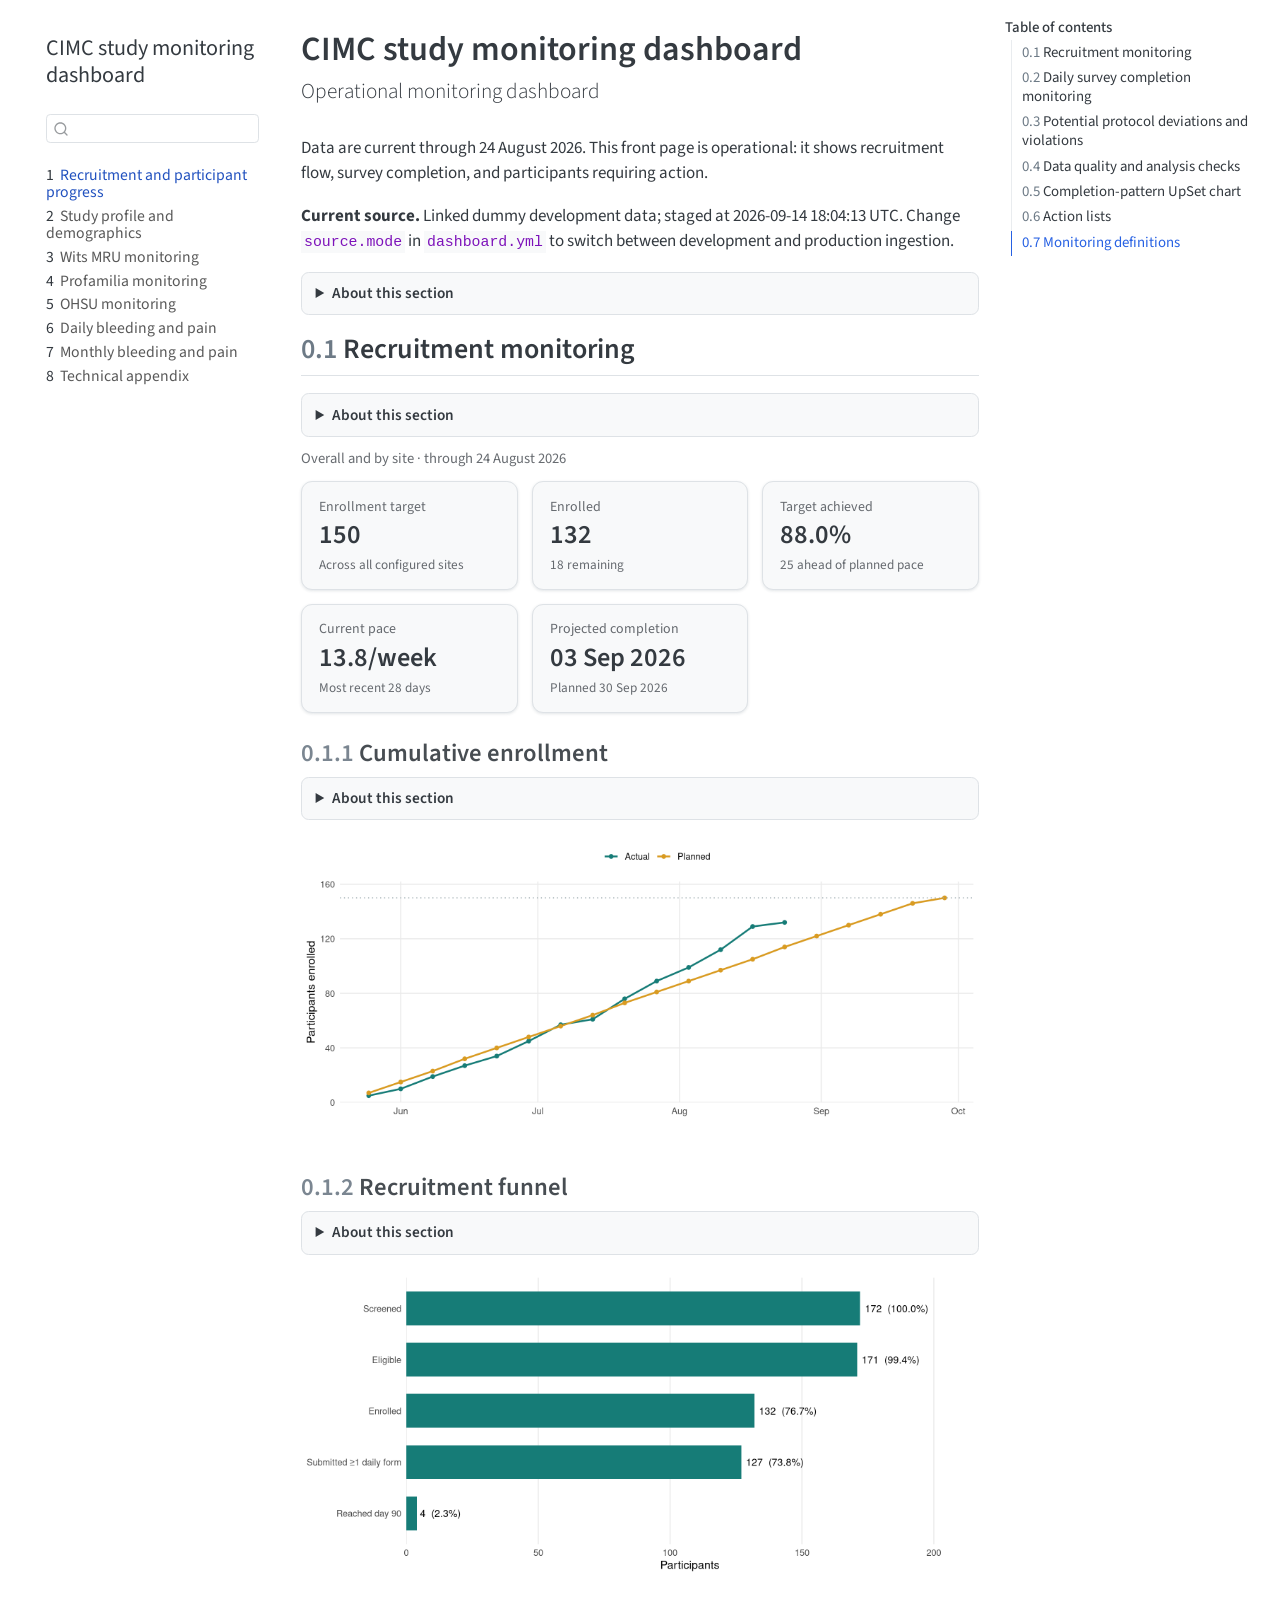
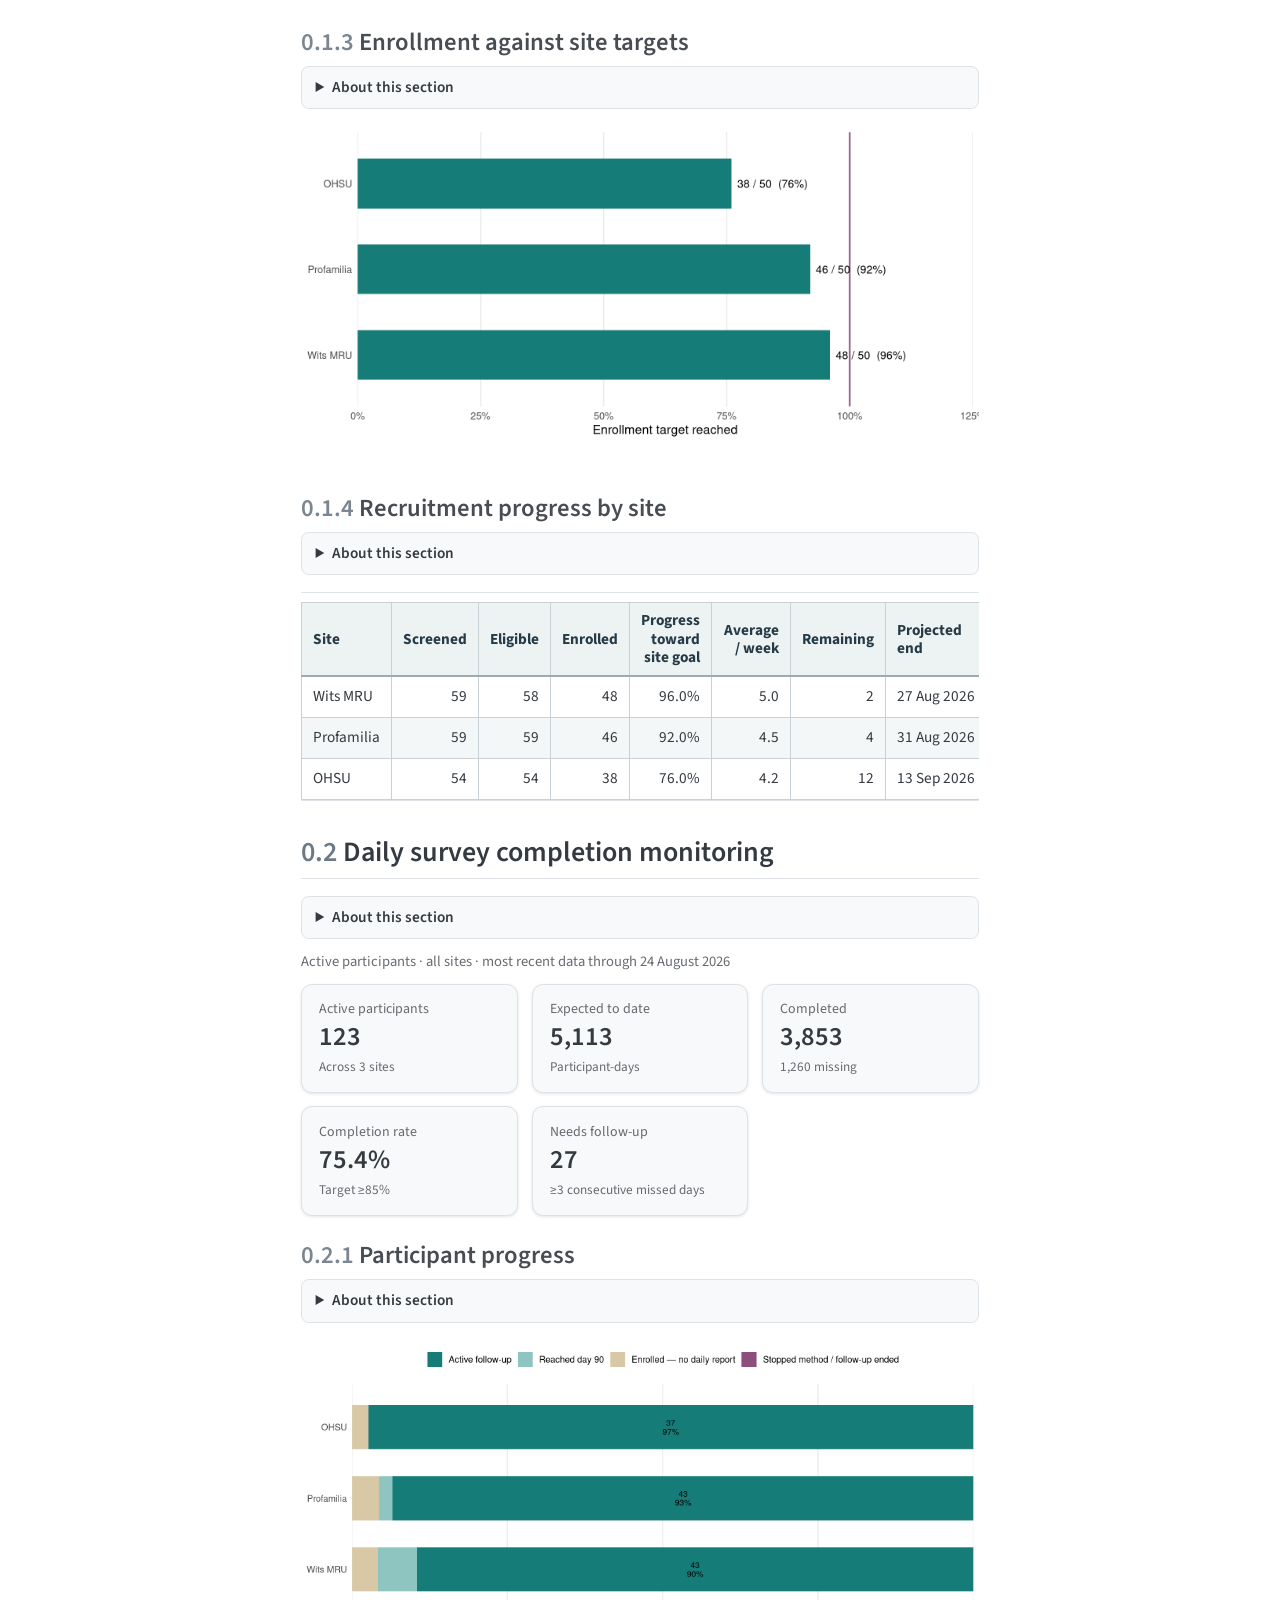
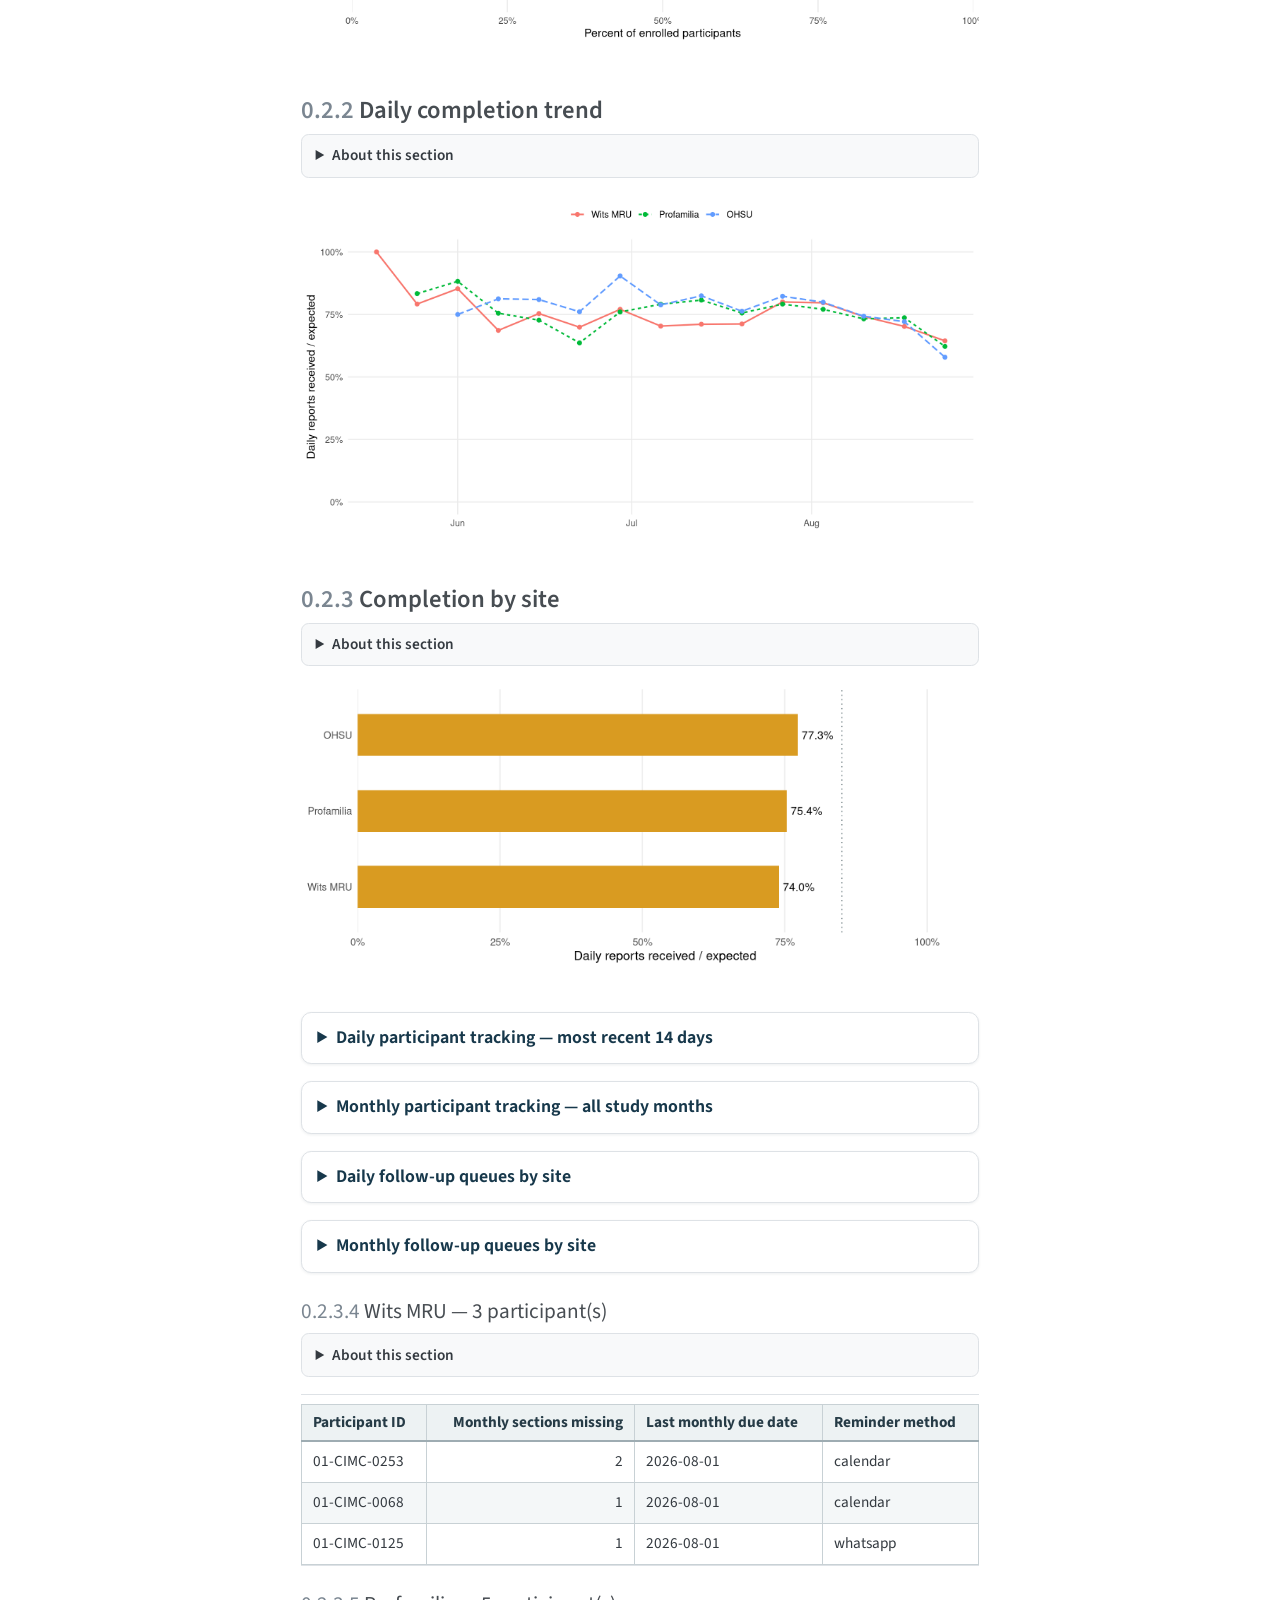
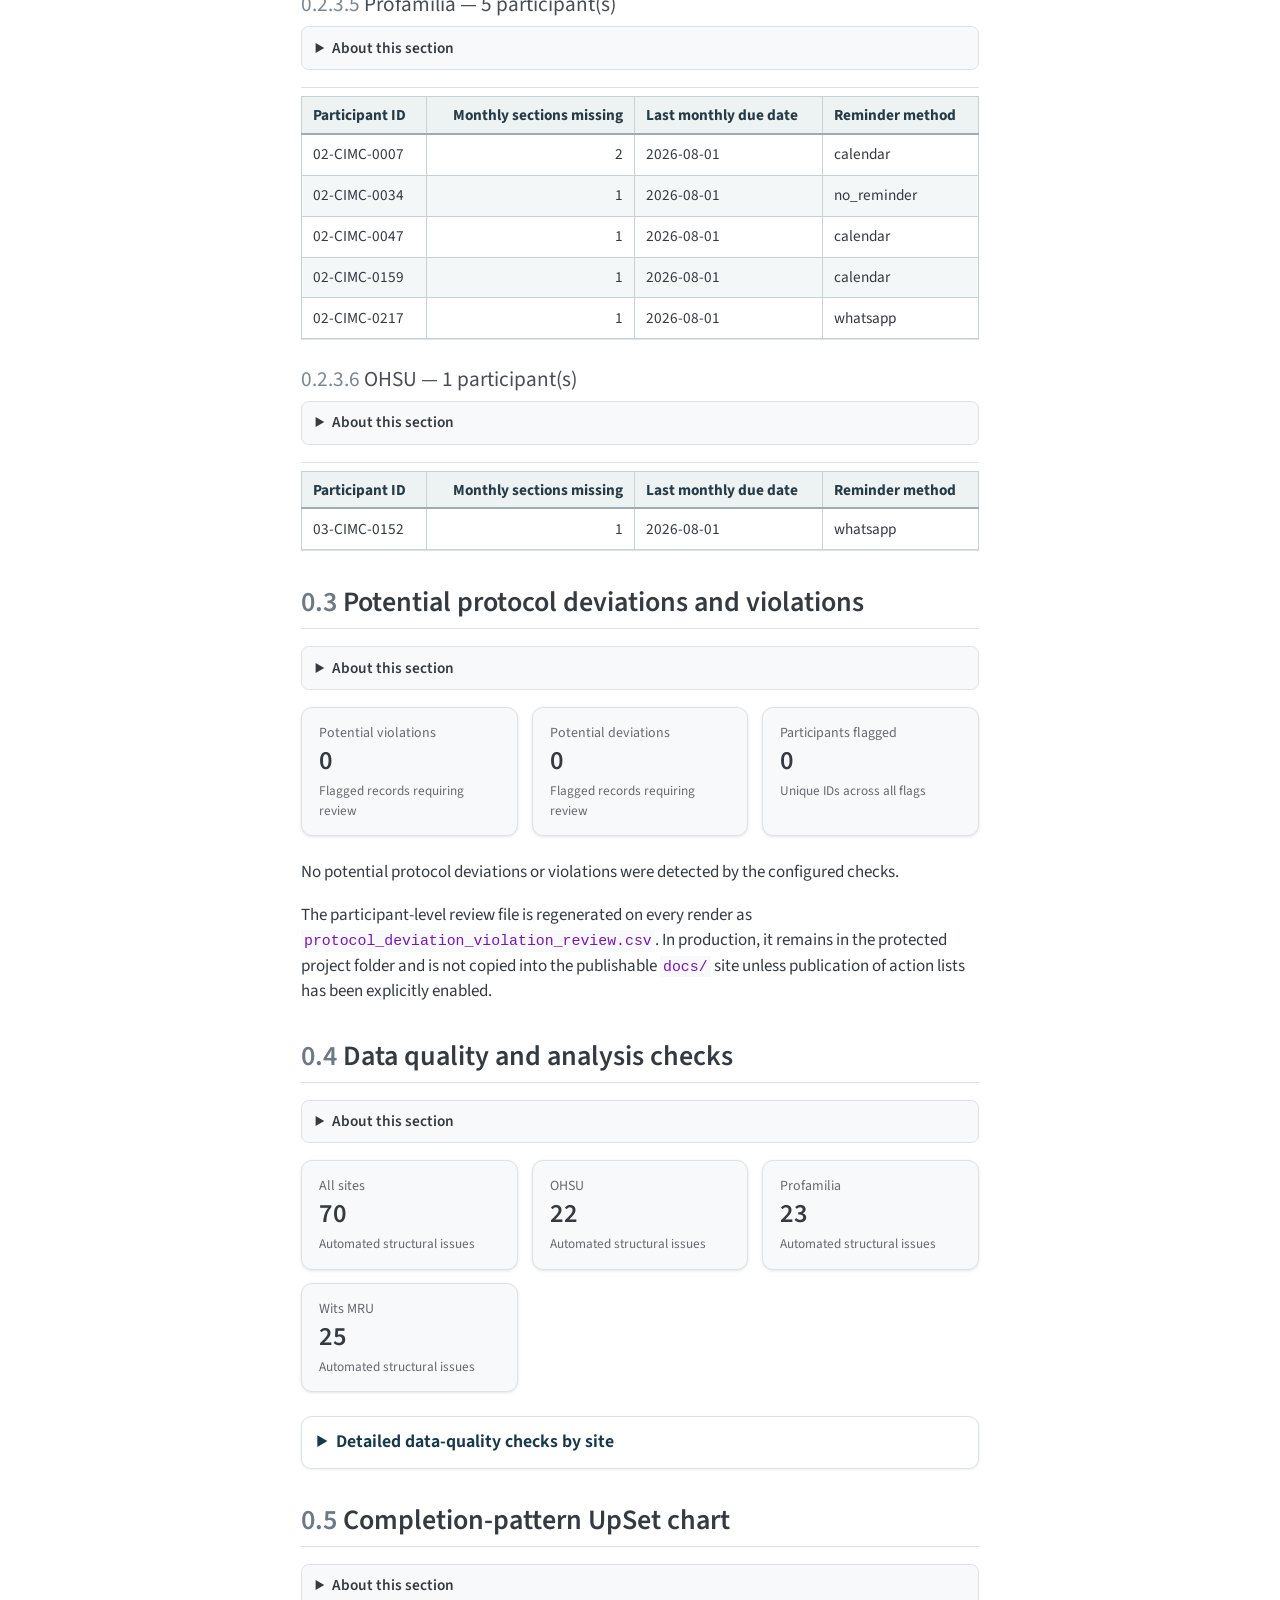
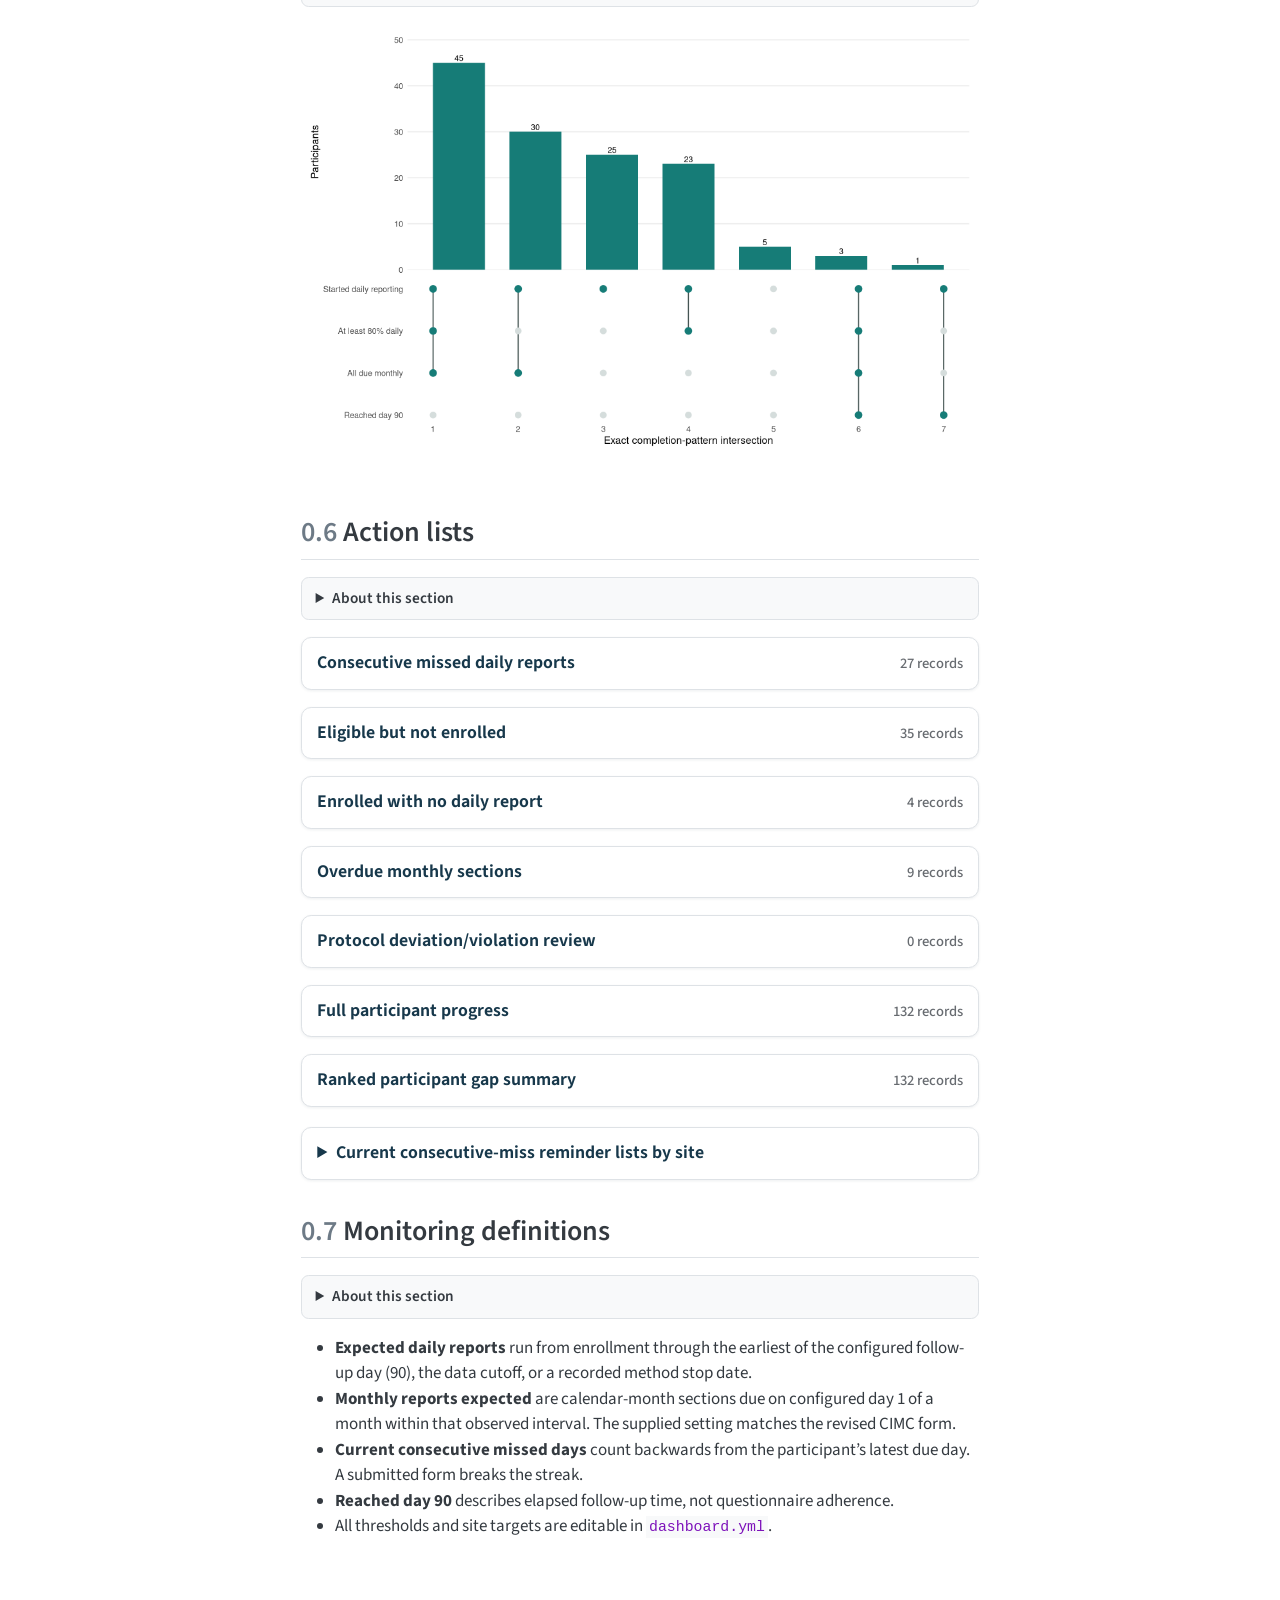
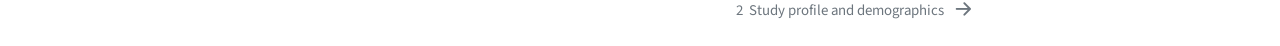
==== commit 6a8d1efd: "updated dummy dash" ====
--- a/docs/index.html
+++ b/docs/index.html
@@ -209,7 +209,7 @@
 
 
 <p>Data are current through 24 August 2026. This front page is operational: it shows recruitment flow, survey completion, and participants requiring action.</p>
-<p><strong>Current source.</strong> Linked dummy development data; staged at 2026-09-14 17:17:08 UTC. Change <code>source.mode</code> in <code>dashboard.yml</code> to switch between development and production ingestion.</p>
+<p><strong>Current source.</strong> Linked dummy development data; staged at 2026-09-14 18:04:13 UTC. Change <code>source.mode</code> in <code>dashboard.yml</code> to switch between development and production ingestion.</p>
 <p><strong>What.</strong> This page gives the study team a current operational picture of recruitment, enrollment, follow-up and missing reports. It covers the client-specified recruitment trajectory, screening funnel, site delivery, daily completion trend, follow-up queue, recent participant tracking, and site completion.</p>
 <p><strong>How.</strong> Records are linked by participant ID. Expected reports run from enrollment to the earliest of the configured follow-up end, data cutoff, or recorded method stop. The action lists apply the thresholds documented in <code>dashboard.yml</code>.</p>
 <p><strong>Why.</strong> It supports day-to-day decisions: whether recruitment is on target, whether follow-up is being sustained, and which participants may need timely contact. It is a monitoring page, not a clinical outcomes analysis.</p>
@@ -1531,79 +1531,5501 @@
 <section id="action-lists" class="level2" data-number="0.6">
 <h2 data-number="0.6" class="anchored" data-anchor-id="action-lists"><span class="header-section-number">0.6</span> Action lists</h2>
 <p><strong>What they contain.</strong> Participant-level lists for specific follow-up actions, plus a complete operational progress file.</p>
-<p><strong>How they are produced.</strong> The CSVs are rebuilt from the current data every time the dashboard renders using the configured thresholds.</p>
+<p><strong>How they are produced.</strong> The CSVs are rebuilt from the current data every time the dashboard renders using the configured thresholds. When action-list publication is enabled, the same records can also be opened directly in expandable tables below; CSV delivery remains separate from the website.</p>
 <p><strong>Why they help.</strong> They turn dashboard signals into practical worklists. They contain operational identifiers and dummy contact details here; production access should follow the study’s role-based confidentiality controls.</p>
-<div class="monitor-downloads">
-  <div class="monitor-download">
-    <strong>Consecutive missed daily reports — 27</strong>
-    <div class="small text-muted">Active participants missing at least 3 consecutive due days</div>
-    <div class="monitor-download-links">
-      <a href="reminder_targets_3_consecutive_missed_days.csv" download="reminder_targets_3_consecutive_missed_days.csv">Combined</a>
-      <a href="reminder_targets_3_consecutive_missed_days_wmru.csv" download="reminder_targets_3_consecutive_missed_days_wmru.csv">Wits MRU</a>
-      <a href="reminder_targets_3_consecutive_missed_days_profamilia.csv" download="reminder_targets_3_consecutive_missed_days_profamilia.csv">Profamilia</a>
-      <a href="reminder_targets_3_consecutive_missed_days_ohsu.csv" download="reminder_targets_3_consecutive_missed_days_ohsu.csv">OHSU</a>
-    </div>
-  </div>
-  <div class="monitor-download">
-    <strong>Eligible but not enrolled — 35</strong>
-    <div class="small text-muted">Eligible for at least 7 days without an enrollment record</div>
-    <div class="monitor-download-links">
-      <a href="eligible_not_enrolled_targets.csv" download="eligible_not_enrolled_targets.csv">Combined</a>
-      <a href="eligible_not_enrolled_targets_wmru.csv" download="eligible_not_enrolled_targets_wmru.csv">Wits MRU</a>
-      <a href="eligible_not_enrolled_targets_profamilia.csv" download="eligible_not_enrolled_targets_profamilia.csv">Profamilia</a>
-      <a href="eligible_not_enrolled_targets_ohsu.csv" download="eligible_not_enrolled_targets_ohsu.csv">OHSU</a>
-    </div>
-  </div>
-  <div class="monitor-download">
-    <strong>Enrolled with no daily report — 4</strong>
-    <div class="small text-muted">Enrolled participants who have not started daily reporting</div>
-    <div class="monitor-download-links">
-      <a href="enrolled_no_daily_submission_targets.csv" download="enrolled_no_daily_submission_targets.csv">Combined</a>
-      <a href="enrolled_no_daily_submission_targets_wmru.csv" download="enrolled_no_daily_submission_targets_wmru.csv">Wits MRU</a>
-      <a href="enrolled_no_daily_submission_targets_profamilia.csv" download="enrolled_no_daily_submission_targets_profamilia.csv">Profamilia</a>
-      <a href="enrolled_no_daily_submission_targets_ohsu.csv" download="enrolled_no_daily_submission_targets_ohsu.csv">OHSU</a>
-    </div>
-  </div>
-  <div class="monitor-download">
-    <strong>Overdue monthly sections — 9</strong>
-    <div class="small text-muted">Calendar-month sections still missing after the configured grace period</div>
-    <div class="monitor-download-links">
-      <a href="monthly_report_due_targets.csv" download="monthly_report_due_targets.csv">Combined</a>
-      <a href="monthly_report_due_targets_wmru.csv" download="monthly_report_due_targets_wmru.csv">Wits MRU</a>
-      <a href="monthly_report_due_targets_profamilia.csv" download="monthly_report_due_targets_profamilia.csv">Profamilia</a>
-      <a href="monthly_report_due_targets_ohsu.csv" download="monthly_report_due_targets_ohsu.csv">OHSU</a>
-    </div>
-  </div>
-  <div class="monitor-download">
-    <strong>Protocol deviation/violation review — 0</strong>
-    <div class="small text-muted">Automated cross-form flags requiring study-team verification and adjudication</div>
-    <div class="monitor-download-links">
-      <a href="protocol_deviation_violation_review.csv" download="protocol_deviation_violation_review.csv">Combined</a>
-      <a href="protocol_deviation_violation_review_wmru.csv" download="protocol_deviation_violation_review_wmru.csv">Wits MRU</a>
-      <a href="protocol_deviation_violation_review_profamilia.csv" download="protocol_deviation_violation_review_profamilia.csv">Profamilia</a>
-      <a href="protocol_deviation_violation_review_ohsu.csv" download="protocol_deviation_violation_review_ohsu.csv">OHSU</a>
-    </div>
-  </div>
-  <div class="monitor-download">
-    <strong>Full participant progress — 132</strong>
-    <div class="small text-muted">One operational progress row per enrolled participant</div>
-    <div class="monitor-download-links">
-      <a href="participant_progress_summary.csv" download="participant_progress_summary.csv">Combined</a>
-      <a href="participant_progress_summary_wmru.csv" download="participant_progress_summary_wmru.csv">Wits MRU</a>
-      <a href="participant_progress_summary_profamilia.csv" download="participant_progress_summary_profamilia.csv">Profamilia</a>
-      <a href="participant_progress_summary_ohsu.csv" download="participant_progress_summary_ohsu.csv">OHSU</a>
-    </div>
-  </div>
-  <div class="monitor-download">
-    <strong>Ranked participant gap summary — 132</strong>
-    <div class="small text-muted">Full-protocol daily gaps and monthly completion counts</div>
-    <div class="monitor-download-links">
-      <a href="participant_followup_gap_summary.csv" download="participant_followup_gap_summary.csv">Combined</a>
-      <a href="participant_followup_gap_summary_wmru.csv" download="participant_followup_gap_summary_wmru.csv">Wits MRU</a>
-      <a href="participant_followup_gap_summary_profamilia.csv" download="participant_followup_gap_summary_profamilia.csv">Profamilia</a>
-      <a href="participant_followup_gap_summary_ohsu.csv" download="participant_followup_gap_summary_ohsu.csv">OHSU</a>
-    </div>
-  </div>
+<div class="action-list-collection">
+  <details class="dashboard-section action-list-dropdown">
+    <summary>
+      <span>Consecutive missed daily reports</span>
+      <span class="action-list-count">27 records</span>
+    </summary>
+    <div class="small text-muted action-list-detail">Active participants missing at least 3 consecutive due days</div>
+    <div class="monitor-table-scroll action-list-table-scroll">
+<table class="table table-sm action-list-table caption-top" data-quarto-postprocess="true">
+<thead>
+<tr class="header">
+<th style="text-align: left;" data-quarto-table-cell-role="th">Participant id</th>
+<th style="text-align: left;" data-quarto-table-cell-role="th">Organization</th>
+<th style="text-align: left;" data-quarto-table-cell-role="th">Site</th>
+<th style="text-align: right;" data-quarto-table-cell-role="th">Current consecutive missed days</th>
+<th style="text-align: left;" data-quarto-table-cell-role="th">Last report date</th>
+<th style="text-align: left;" data-quarto-table-cell-role="th">Reminder method</th>
+<th style="text-align: left;" data-quarto-table-cell-role="th">Reminder contact</th>
+<th style="text-align: right;" data-quarto-table-cell-role="th">Daily completion</th>
+</tr>
+</thead>
+<tbody>
+<tr class="odd">
+<td style="text-align: left;">01-CIMC-0125</td>
+<td style="text-align: left;">wmru</td>
+<td style="text-align: left;">Wits MRU</td>
+<td style="text-align: right;">48</td>
+<td style="text-align: left;">2026-07-07</td>
+<td style="text-align: left;">whatsapp</td>
+<td style="text-align: left;">19995550064</td>
+<td style="text-align: right;">0.3409091</td>
+</tr>
+<tr class="even">
+<td style="text-align: left;">02-CIMC-0217</td>
+<td style="text-align: left;">profamilia</td>
+<td style="text-align: left;">Profamilia</td>
+<td style="text-align: right;">26</td>
+<td style="text-align: left;">2026-07-29</td>
+<td style="text-align: left;">whatsapp</td>
+<td style="text-align: left;">19995550113</td>
+<td style="text-align: right;">0.5492958</td>
+</tr>
+<tr class="odd">
+<td style="text-align: left;">02-CIMC-0159</td>
+<td style="text-align: left;">profamilia</td>
+<td style="text-align: left;">Profamilia</td>
+<td style="text-align: right;">13</td>
+<td style="text-align: left;">2026-08-11</td>
+<td style="text-align: left;">calendar</td>
+<td style="text-align: left;">NA</td>
+<td style="text-align: right;">0.7014925</td>
+</tr>
+<tr class="even">
+<td style="text-align: left;">03-CIMC-0178</td>
+<td style="text-align: left;">ohsu</td>
+<td style="text-align: left;">OHSU</td>
+<td style="text-align: right;">10</td>
+<td style="text-align: left;">2026-08-14</td>
+<td style="text-align: left;">text_message_sms</td>
+<td style="text-align: left;">NA</td>
+<td style="text-align: right;">0.6382979</td>
+</tr>
+<tr class="odd">
+<td style="text-align: left;">02-CIMC-0101</td>
+<td style="text-align: left;">profamilia</td>
+<td style="text-align: left;">Profamilia</td>
+<td style="text-align: right;">5</td>
+<td style="text-align: left;">2026-08-19</td>
+<td style="text-align: left;">calendar</td>
+<td style="text-align: left;">NA</td>
+<td style="text-align: right;">0.7741935</td>
+</tr>
+<tr class="even">
+<td style="text-align: left;">03-CIMC-0166</td>
+<td style="text-align: left;">ohsu</td>
+<td style="text-align: left;">OHSU</td>
+<td style="text-align: right;">5</td>
+<td style="text-align: left;">2026-08-19</td>
+<td style="text-align: left;">email</td>
+<td style="text-align: left;">NA</td>
+<td style="text-align: right;">0.7037037</td>
+</tr>
+<tr class="odd">
+<td style="text-align: left;">01-CIMC-0080</td>
+<td style="text-align: left;">wmru</td>
+<td style="text-align: left;">Wits MRU</td>
+<td style="text-align: right;">4</td>
+<td style="text-align: left;">2026-08-20</td>
+<td style="text-align: left;">whatsapp</td>
+<td style="text-align: left;">19995550044</td>
+<td style="text-align: right;">0.5909091</td>
+</tr>
+<tr class="even">
+<td style="text-align: left;">03-CIMC-0187</td>
+<td style="text-align: left;">ohsu</td>
+<td style="text-align: left;">OHSU</td>
+<td style="text-align: right;">4</td>
+<td style="text-align: left;">2026-08-20</td>
+<td style="text-align: left;">whatsapp</td>
+<td style="text-align: left;">NA</td>
+<td style="text-align: right;">0.8309859</td>
+</tr>
+<tr class="odd">
+<td style="text-align: left;">03-CIMC-0209</td>
+<td style="text-align: left;">ohsu</td>
+<td style="text-align: left;">OHSU</td>
+<td style="text-align: right;">4</td>
+<td style="text-align: left;">2026-08-20</td>
+<td style="text-align: left;">whatsapp</td>
+<td style="text-align: left;">19995550109</td>
+<td style="text-align: right;">0.5263158</td>
+</tr>
+<tr class="even">
+<td style="text-align: left;">01-CIMC-0005</td>
+<td style="text-align: left;">wmru</td>
+<td style="text-align: left;">Wits MRU</td>
+<td style="text-align: right;">3</td>
+<td style="text-align: left;">2026-08-21</td>
+<td style="text-align: left;">whatsapp</td>
+<td style="text-align: left;">19995550003</td>
+<td style="text-align: right;">0.7543860</td>
+</tr>
+<tr class="odd">
+<td style="text-align: left;">01-CIMC-0058</td>
+<td style="text-align: left;">wmru</td>
+<td style="text-align: left;">Wits MRU</td>
+<td style="text-align: right;">3</td>
+<td style="text-align: left;">2026-08-21</td>
+<td style="text-align: left;">whatsapp</td>
+<td style="text-align: left;">19995550033</td>
+<td style="text-align: right;">0.7307692</td>
+</tr>
+<tr class="even">
+<td style="text-align: left;">01-CIMC-0086</td>
+<td style="text-align: left;">wmru</td>
+<td style="text-align: left;">Wits MRU</td>
+<td style="text-align: right;">3</td>
+<td style="text-align: left;">2026-08-21</td>
+<td style="text-align: left;">calendar</td>
+<td style="text-align: left;">NA</td>
+<td style="text-align: right;">0.8333333</td>
+</tr>
+<tr class="odd">
+<td style="text-align: left;">01-CIMC-0092</td>
+<td style="text-align: left;">wmru</td>
+<td style="text-align: left;">Wits MRU</td>
+<td style="text-align: right;">3</td>
+<td style="text-align: left;">2026-08-21</td>
+<td style="text-align: left;">calendar</td>
+<td style="text-align: left;">NA</td>
+<td style="text-align: right;">0.7600000</td>
+</tr>
+<tr class="even">
+<td style="text-align: left;">01-CIMC-0111</td>
+<td style="text-align: left;">wmru</td>
+<td style="text-align: left;">Wits MRU</td>
+<td style="text-align: right;">3</td>
+<td style="text-align: left;">2026-08-21</td>
+<td style="text-align: left;">whatsapp</td>
+<td style="text-align: left;">19995550058</td>
+<td style="text-align: right;">0.9024390</td>
+</tr>
+<tr class="odd">
+<td style="text-align: left;">01-CIMC-0115</td>
+<td style="text-align: left;">wmru</td>
+<td style="text-align: left;">Wits MRU</td>
+<td style="text-align: right;">3</td>
+<td style="text-align: left;">2026-08-21</td>
+<td style="text-align: left;">calendar</td>
+<td style="text-align: left;">NA</td>
+<td style="text-align: right;">0.8285714</td>
+</tr>
+<tr class="even">
+<td style="text-align: left;">01-CIMC-0145</td>
+<td style="text-align: left;">wmru</td>
+<td style="text-align: left;">Wits MRU</td>
+<td style="text-align: right;">3</td>
+<td style="text-align: left;">2026-08-21</td>
+<td style="text-align: left;">whatsapp</td>
+<td style="text-align: left;">19995550077</td>
+<td style="text-align: right;">0.2500000</td>
+</tr>
+<tr class="odd">
+<td style="text-align: left;">02-CIMC-0048</td>
+<td style="text-align: left;">profamilia</td>
+<td style="text-align: left;">Profamilia</td>
+<td style="text-align: right;">3</td>
+<td style="text-align: left;">2026-08-21</td>
+<td style="text-align: left;">whatsapp</td>
+<td style="text-align: left;">19995550030</td>
+<td style="text-align: right;">0.7857143</td>
+</tr>
+<tr class="even">
+<td style="text-align: left;">02-CIMC-0060</td>
+<td style="text-align: left;">profamilia</td>
+<td style="text-align: left;">Profamilia</td>
+<td style="text-align: right;">3</td>
+<td style="text-align: left;">2026-08-21</td>
+<td style="text-align: left;">no_reminder</td>
+<td style="text-align: left;">NA</td>
+<td style="text-align: right;">0.8857143</td>
+</tr>
+<tr class="odd">
+<td style="text-align: left;">02-CIMC-0142</td>
+<td style="text-align: left;">profamilia</td>
+<td style="text-align: left;">Profamilia</td>
+<td style="text-align: right;">3</td>
+<td style="text-align: left;">2026-08-21</td>
+<td style="text-align: left;">calendar</td>
+<td style="text-align: left;">NA</td>
+<td style="text-align: right;">0.8867925</td>
+</tr>
+<tr class="even">
+<td style="text-align: left;">02-CIMC-0182</td>
+<td style="text-align: left;">profamilia</td>
+<td style="text-align: left;">Profamilia</td>
+<td style="text-align: right;">3</td>
+<td style="text-align: left;">2026-08-21</td>
+<td style="text-align: left;">whatsapp</td>
+<td style="text-align: left;">19995550094</td>
+<td style="text-align: right;">0.5263158</td>
+</tr>
+<tr class="odd">
+<td style="text-align: left;">02-CIMC-0243</td>
+<td style="text-align: left;">profamilia</td>
+<td style="text-align: left;">Profamilia</td>
+<td style="text-align: right;">3</td>
+<td style="text-align: left;">2026-08-21</td>
+<td style="text-align: left;">calendar</td>
+<td style="text-align: left;">NA</td>
+<td style="text-align: right;">0.5833333</td>
+</tr>
+<tr class="even">
+<td style="text-align: left;">03-CIMC-0033</td>
+<td style="text-align: left;">ohsu</td>
+<td style="text-align: left;">OHSU</td>
+<td style="text-align: right;">3</td>
+<td style="text-align: left;">2026-08-21</td>
+<td style="text-align: left;">whatsapp</td>
+<td style="text-align: left;">NA</td>
+<td style="text-align: right;">0.8571429</td>
+</tr>
+<tr class="odd">
+<td style="text-align: left;">03-CIMC-0042</td>
+<td style="text-align: left;">ohsu</td>
+<td style="text-align: left;">OHSU</td>
+<td style="text-align: right;">3</td>
+<td style="text-align: left;">2026-08-21</td>
+<td style="text-align: left;">email</td>
+<td style="text-align: left;">NA</td>
+<td style="text-align: right;">0.2500000</td>
+</tr>
+<tr class="even">
+<td style="text-align: left;">03-CIMC-0202</td>
+<td style="text-align: left;">ohsu</td>
+<td style="text-align: left;">OHSU</td>
+<td style="text-align: right;">3</td>
+<td style="text-align: left;">2026-08-21</td>
+<td style="text-align: left;">text_message_sms</td>
+<td style="text-align: left;">19995550104</td>
+<td style="text-align: right;">0.8313253</td>
+</tr>
+<tr class="odd">
+<td style="text-align: left;">03-CIMC-0236</td>
+<td style="text-align: left;">ohsu</td>
+<td style="text-align: left;">OHSU</td>
+<td style="text-align: right;">3</td>
+<td style="text-align: left;">2026-08-21</td>
+<td style="text-align: left;">text_message_sms</td>
+<td style="text-align: left;">NA</td>
+<td style="text-align: right;">0.6197183</td>
+</tr>
+<tr class="even">
+<td style="text-align: left;">03-CIMC-0237</td>
+<td style="text-align: left;">ohsu</td>
+<td style="text-align: left;">OHSU</td>
+<td style="text-align: right;">3</td>
+<td style="text-align: left;">2026-08-21</td>
+<td style="text-align: left;">whatsapp</td>
+<td style="text-align: left;">NA</td>
+<td style="text-align: right;">0.8181818</td>
+</tr>
+<tr class="odd">
+<td style="text-align: left;">03-CIMC-0259</td>
+<td style="text-align: left;">ohsu</td>
+<td style="text-align: left;">OHSU</td>
+<td style="text-align: right;">3</td>
+<td style="text-align: left;">2026-08-21</td>
+<td style="text-align: left;">email</td>
+<td style="text-align: left;">NA</td>
+<td style="text-align: right;">0.5000000</td>
+</tr>
+</tbody>
+</table>
+</div>
+  </details>
+  <details class="dashboard-section action-list-dropdown">
+    <summary>
+      <span>Eligible but not enrolled</span>
+      <span class="action-list-count">35 records</span>
+    </summary>
+    <div class="small text-muted action-list-detail">Eligible for at least 7 days without an enrollment record</div>
+    <div class="monitor-table-scroll action-list-table-scroll">
+<table class="table table-sm action-list-table caption-top" data-quarto-postprocess="true">
+<thead>
+<tr class="header">
+<th style="text-align: left;" data-quarto-table-cell-role="th">Participant id</th>
+<th style="text-align: left;" data-quarto-table-cell-role="th">Organization</th>
+<th style="text-align: left;" data-quarto-table-cell-role="th">Site</th>
+<th style="text-align: left;" data-quarto-table-cell-role="th">Recruitment date</th>
+<th style="text-align: right;" data-quarto-table-cell-role="th">Days since recruitment</th>
+<th style="text-align: left;" data-quarto-table-cell-role="th">Planned enrollment date</th>
+<th style="text-align: left;" data-quarto-table-cell-role="th">Phone</th>
+<th style="text-align: left;" data-quarto-table-cell-role="th">Email</th>
+<th style="text-align: left;" data-quarto-table-cell-role="th">Reminder</th>
+<th style="text-align: left;" data-quarto-table-cell-role="th">Notes</th>
+</tr>
+</thead>
+<tbody>
+<tr class="odd">
+<td style="text-align: left;">02-CIMC-0154</td>
+<td style="text-align: left;">profamilia</td>
+<td style="text-align: left;">Profamilia</td>
+<td style="text-align: left;">2026-05-15</td>
+<td style="text-align: right;">101</td>
+<td style="text-align: left;">2026-05-26</td>
+<td style="text-align: left;">NA</td>
+<td style="text-align: left;">NA</td>
+<td style="text-align: left;">NA</td>
+<td style="text-align: left;">NA</td>
+</tr>
+<tr class="even">
+<td style="text-align: left;">02-CIMC-0239</td>
+<td style="text-align: left;">profamilia</td>
+<td style="text-align: left;">Profamilia</td>
+<td style="text-align: left;">2026-05-21</td>
+<td style="text-align: right;">95</td>
+<td style="text-align: left;">2026-05-30</td>
+<td style="text-align: left;">NA</td>
+<td style="text-align: left;">NA</td>
+<td style="text-align: left;">NA</td>
+<td style="text-align: left;">NA</td>
+</tr>
+<tr class="odd">
+<td style="text-align: left;">01-CIMC-0001</td>
+<td style="text-align: left;">wmru</td>
+<td style="text-align: left;">Wits MRU</td>
+<td style="text-align: left;">2026-05-27</td>
+<td style="text-align: right;">89</td>
+<td style="text-align: left;">2026-06-09</td>
+<td style="text-align: left;">NA</td>
+<td style="text-align: left;">NA</td>
+<td style="text-align: left;">NA</td>
+<td style="text-align: left;">NA</td>
+</tr>
+<tr class="even">
+<td style="text-align: left;">03-CIMC-0123</td>
+<td style="text-align: left;">ohsu</td>
+<td style="text-align: left;">OHSU</td>
+<td style="text-align: left;">2026-05-30</td>
+<td style="text-align: right;">86</td>
+<td style="text-align: left;">2026-06-07</td>
+<td style="text-align: left;">15035550123</td>
+<td style="text-align: left;">test.participant.123@example.org</td>
+<td style="text-align: left;">email_reminder</td>
+<td style="text-align: left;">Dummy scheduling note</td>
+</tr>
+<tr class="odd">
+<td style="text-align: left;">03-CIMC-0172</td>
+<td style="text-align: left;">ohsu</td>
+<td style="text-align: left;">OHSU</td>
+<td style="text-align: left;">2026-05-31</td>
+<td style="text-align: right;">85</td>
+<td style="text-align: left;">2026-06-12</td>
+<td style="text-align: left;">15035550172</td>
+<td style="text-align: left;">test.participant.172@example.org</td>
+<td style="text-align: left;">phone_reminder</td>
+<td style="text-align: left;">Dummy scheduling note</td>
+</tr>
+<tr class="even">
+<td style="text-align: left;">01-CIMC-0141</td>
+<td style="text-align: left;">wmru</td>
+<td style="text-align: left;">Wits MRU</td>
+<td style="text-align: left;">2026-06-16</td>
+<td style="text-align: right;">69</td>
+<td style="text-align: left;">2026-06-19</td>
+<td style="text-align: left;">NA</td>
+<td style="text-align: left;">NA</td>
+<td style="text-align: left;">NA</td>
+<td style="text-align: left;">NA</td>
+</tr>
+<tr class="odd">
+<td style="text-align: left;">02-CIMC-0088</td>
+<td style="text-align: left;">profamilia</td>
+<td style="text-align: left;">Profamilia</td>
+<td style="text-align: left;">2026-06-17</td>
+<td style="text-align: right;">68</td>
+<td style="text-align: left;">2026-06-25</td>
+<td style="text-align: left;">NA</td>
+<td style="text-align: left;">NA</td>
+<td style="text-align: left;">NA</td>
+<td style="text-align: left;">NA</td>
+</tr>
+<tr class="even">
+<td style="text-align: left;">03-CIMC-0117</td>
+<td style="text-align: left;">ohsu</td>
+<td style="text-align: left;">OHSU</td>
+<td style="text-align: left;">2026-06-17</td>
+<td style="text-align: right;">68</td>
+<td style="text-align: left;">2026-06-26</td>
+<td style="text-align: left;">15035550117</td>
+<td style="text-align: left;">test.participant.117@example.org</td>
+<td style="text-align: left;">phone_reminder</td>
+<td style="text-align: left;">Dummy scheduling note</td>
+</tr>
+<tr class="odd">
+<td style="text-align: left;">03-CIMC-0226</td>
+<td style="text-align: left;">ohsu</td>
+<td style="text-align: left;">OHSU</td>
+<td style="text-align: left;">2026-06-19</td>
+<td style="text-align: right;">66</td>
+<td style="text-align: left;">2026-06-21</td>
+<td style="text-align: left;">15035550226</td>
+<td style="text-align: left;">test.participant.226@example.org</td>
+<td style="text-align: left;">email_reminder</td>
+<td style="text-align: left;">Dummy scheduling note</td>
+</tr>
+<tr class="even">
+<td style="text-align: left;">03-CIMC-0110</td>
+<td style="text-align: left;">ohsu</td>
+<td style="text-align: left;">OHSU</td>
+<td style="text-align: left;">2026-06-20</td>
+<td style="text-align: right;">65</td>
+<td style="text-align: left;">2026-06-26</td>
+<td style="text-align: left;">15035550110</td>
+<td style="text-align: left;">test.participant.110@example.org</td>
+<td style="text-align: left;">phone_reminder</td>
+<td style="text-align: left;">Dummy scheduling note</td>
+</tr>
+<tr class="odd">
+<td style="text-align: left;">01-CIMC-0221</td>
+<td style="text-align: left;">wmru</td>
+<td style="text-align: left;">Wits MRU</td>
+<td style="text-align: left;">2026-07-01</td>
+<td style="text-align: right;">54</td>
+<td style="text-align: left;">2026-07-10</td>
+<td style="text-align: left;">NA</td>
+<td style="text-align: left;">NA</td>
+<td style="text-align: left;">NA</td>
+<td style="text-align: left;">NA</td>
+</tr>
+<tr class="even">
+<td style="text-align: left;">02-CIMC-0076</td>
+<td style="text-align: left;">profamilia</td>
+<td style="text-align: left;">Profamilia</td>
+<td style="text-align: left;">2026-07-01</td>
+<td style="text-align: right;">54</td>
+<td style="text-align: left;">2026-07-12</td>
+<td style="text-align: left;">NA</td>
+<td style="text-align: left;">NA</td>
+<td style="text-align: left;">NA</td>
+<td style="text-align: left;">NA</td>
+</tr>
+<tr class="odd">
+<td style="text-align: left;">02-CIMC-0120</td>
+<td style="text-align: left;">profamilia</td>
+<td style="text-align: left;">Profamilia</td>
+<td style="text-align: left;">2026-07-04</td>
+<td style="text-align: right;">51</td>
+<td style="text-align: left;">2026-07-15</td>
+<td style="text-align: left;">NA</td>
+<td style="text-align: left;">NA</td>
+<td style="text-align: left;">NA</td>
+<td style="text-align: left;">NA</td>
+</tr>
+<tr class="even">
+<td style="text-align: left;">03-CIMC-0204</td>
+<td style="text-align: left;">ohsu</td>
+<td style="text-align: left;">OHSU</td>
+<td style="text-align: left;">2026-07-05</td>
+<td style="text-align: right;">50</td>
+<td style="text-align: left;">2026-07-08</td>
+<td style="text-align: left;">15035550204</td>
+<td style="text-align: left;">test.participant.204@example.org</td>
+<td style="text-align: left;">phone_reminder</td>
+<td style="text-align: left;">Dummy scheduling note</td>
+</tr>
+<tr class="odd">
+<td style="text-align: left;">03-CIMC-0104</td>
+<td style="text-align: left;">ohsu</td>
+<td style="text-align: left;">OHSU</td>
+<td style="text-align: left;">2026-07-07</td>
+<td style="text-align: right;">48</td>
+<td style="text-align: left;">2026-07-17</td>
+<td style="text-align: left;">15035550104</td>
+<td style="text-align: left;">test.participant.104@example.org</td>
+<td style="text-align: left;">email_reminder</td>
+<td style="text-align: left;">Dummy scheduling note</td>
+</tr>
+<tr class="even">
+<td style="text-align: left;">01-CIMC-0180</td>
+<td style="text-align: left;">wmru</td>
+<td style="text-align: left;">Wits MRU</td>
+<td style="text-align: left;">2026-07-13</td>
+<td style="text-align: right;">42</td>
+<td style="text-align: left;">2026-07-15</td>
+<td style="text-align: left;">NA</td>
+<td style="text-align: left;">NA</td>
+<td style="text-align: left;">NA</td>
+<td style="text-align: left;">NA</td>
+</tr>
+<tr class="odd">
+<td style="text-align: left;">03-CIMC-0195</td>
+<td style="text-align: left;">ohsu</td>
+<td style="text-align: left;">OHSU</td>
+<td style="text-align: left;">2026-07-15</td>
+<td style="text-align: right;">40</td>
+<td style="text-align: left;">2026-07-23</td>
+<td style="text-align: left;">15035550195</td>
+<td style="text-align: left;">test.participant.195@example.org</td>
+<td style="text-align: left;">email_reminder</td>
+<td style="text-align: left;">Dummy scheduling note</td>
+</tr>
+<tr class="even">
+<td style="text-align: left;">02-CIMC-0028</td>
+<td style="text-align: left;">profamilia</td>
+<td style="text-align: left;">Profamilia</td>
+<td style="text-align: left;">2026-07-18</td>
+<td style="text-align: right;">37</td>
+<td style="text-align: left;">2026-07-24</td>
+<td style="text-align: left;">NA</td>
+<td style="text-align: left;">NA</td>
+<td style="text-align: left;">NA</td>
+<td style="text-align: left;">NA</td>
+</tr>
+<tr class="odd">
+<td style="text-align: left;">03-CIMC-0153</td>
+<td style="text-align: left;">ohsu</td>
+<td style="text-align: left;">OHSU</td>
+<td style="text-align: left;">2026-07-23</td>
+<td style="text-align: right;">32</td>
+<td style="text-align: left;">2026-08-05</td>
+<td style="text-align: left;">15035550153</td>
+<td style="text-align: left;">test.participant.153@example.org</td>
+<td style="text-align: left;">email_reminder</td>
+<td style="text-align: left;">Dummy scheduling note</td>
+</tr>
+<tr class="even">
+<td style="text-align: left;">03-CIMC-0026</td>
+<td style="text-align: left;">ohsu</td>
+<td style="text-align: left;">OHSU</td>
+<td style="text-align: left;">2026-07-24</td>
+<td style="text-align: right;">31</td>
+<td style="text-align: left;">2026-08-07</td>
+<td style="text-align: left;">15035550026</td>
+<td style="text-align: left;">test.participant.026@example.org</td>
+<td style="text-align: left;">phone_reminder</td>
+<td style="text-align: left;">Dummy scheduling note</td>
+</tr>
+<tr class="odd">
+<td style="text-align: left;">01-CIMC-0084</td>
+<td style="text-align: left;">wmru</td>
+<td style="text-align: left;">Wits MRU</td>
+<td style="text-align: left;">2026-07-25</td>
+<td style="text-align: right;">30</td>
+<td style="text-align: left;">2026-08-03</td>
+<td style="text-align: left;">NA</td>
+<td style="text-align: left;">NA</td>
+<td style="text-align: left;">NA</td>
+<td style="text-align: left;">NA</td>
+</tr>
+<tr class="even">
+<td style="text-align: left;">01-CIMC-0220</td>
+<td style="text-align: left;">wmru</td>
+<td style="text-align: left;">Wits MRU</td>
+<td style="text-align: left;">2026-07-26</td>
+<td style="text-align: right;">29</td>
+<td style="text-align: left;">2026-07-28</td>
+<td style="text-align: left;">NA</td>
+<td style="text-align: left;">NA</td>
+<td style="text-align: left;">NA</td>
+<td style="text-align: left;">NA</td>
+</tr>
+<tr class="odd">
+<td style="text-align: left;">03-CIMC-0018</td>
+<td style="text-align: left;">ohsu</td>
+<td style="text-align: left;">OHSU</td>
+<td style="text-align: left;">2026-07-28</td>
+<td style="text-align: right;">27</td>
+<td style="text-align: left;">2026-07-31</td>
+<td style="text-align: left;">15035550018</td>
+<td style="text-align: left;">test.participant.018@example.org</td>
+<td style="text-align: left;">email_reminder</td>
+<td style="text-align: left;">Dummy scheduling note</td>
+</tr>
+<tr class="even">
+<td style="text-align: left;">02-CIMC-0192</td>
+<td style="text-align: left;">profamilia</td>
+<td style="text-align: left;">Profamilia</td>
+<td style="text-align: left;">2026-08-02</td>
+<td style="text-align: right;">22</td>
+<td style="text-align: left;">2026-08-15</td>
+<td style="text-align: left;">NA</td>
+<td style="text-align: left;">NA</td>
+<td style="text-align: left;">NA</td>
+<td style="text-align: left;">NA</td>
+</tr>
+<tr class="odd">
+<td style="text-align: left;">02-CIMC-0216</td>
+<td style="text-align: left;">profamilia</td>
+<td style="text-align: left;">Profamilia</td>
+<td style="text-align: left;">2026-08-02</td>
+<td style="text-align: right;">22</td>
+<td style="text-align: left;">2026-08-04</td>
+<td style="text-align: left;">NA</td>
+<td style="text-align: left;">NA</td>
+<td style="text-align: left;">NA</td>
+<td style="text-align: left;">NA</td>
+</tr>
+<tr class="even">
+<td style="text-align: left;">02-CIMC-0174</td>
+<td style="text-align: left;">profamilia</td>
+<td style="text-align: left;">Profamilia</td>
+<td style="text-align: left;">2026-08-03</td>
+<td style="text-align: right;">21</td>
+<td style="text-align: left;">2026-08-15</td>
+<td style="text-align: left;">NA</td>
+<td style="text-align: left;">NA</td>
+<td style="text-align: left;">NA</td>
+<td style="text-align: left;">NA</td>
+</tr>
+<tr class="odd">
+<td style="text-align: left;">03-CIMC-0103</td>
+<td style="text-align: left;">ohsu</td>
+<td style="text-align: left;">OHSU</td>
+<td style="text-align: left;">2026-08-05</td>
+<td style="text-align: right;">19</td>
+<td style="text-align: left;">2026-08-19</td>
+<td style="text-align: left;">15035550103</td>
+<td style="text-align: left;">test.participant.103@example.org</td>
+<td style="text-align: left;">email_reminder</td>
+<td style="text-align: left;">Dummy scheduling note</td>
+</tr>
+<tr class="even">
+<td style="text-align: left;">03-CIMC-0085</td>
+<td style="text-align: left;">ohsu</td>
+<td style="text-align: left;">OHSU</td>
+<td style="text-align: left;">2026-08-07</td>
+<td style="text-align: right;">17</td>
+<td style="text-align: left;">2026-08-19</td>
+<td style="text-align: left;">15035550085</td>
+<td style="text-align: left;">test.participant.085@example.org</td>
+<td style="text-align: left;">email_reminder</td>
+<td style="text-align: left;">Dummy scheduling note</td>
+</tr>
+<tr class="odd">
+<td style="text-align: left;">02-CIMC-0230</td>
+<td style="text-align: left;">profamilia</td>
+<td style="text-align: left;">Profamilia</td>
+<td style="text-align: left;">2026-08-10</td>
+<td style="text-align: right;">14</td>
+<td style="text-align: left;">2026-08-17</td>
+<td style="text-align: left;">NA</td>
+<td style="text-align: left;">NA</td>
+<td style="text-align: left;">NA</td>
+<td style="text-align: left;">NA</td>
+</tr>
+<tr class="even">
+<td style="text-align: left;">01-CIMC-0257</td>
+<td style="text-align: left;">wmru</td>
+<td style="text-align: left;">Wits MRU</td>
+<td style="text-align: left;">2026-08-12</td>
+<td style="text-align: right;">12</td>
+<td style="text-align: left;">2026-08-16</td>
+<td style="text-align: left;">NA</td>
+<td style="text-align: left;">NA</td>
+<td style="text-align: left;">NA</td>
+<td style="text-align: left;">NA</td>
+</tr>
+<tr class="odd">
+<td style="text-align: left;">03-CIMC-0198</td>
+<td style="text-align: left;">ohsu</td>
+<td style="text-align: left;">OHSU</td>
+<td style="text-align: left;">2026-08-12</td>
+<td style="text-align: right;">12</td>
+<td style="text-align: left;">2026-08-26</td>
+<td style="text-align: left;">15035550198</td>
+<td style="text-align: left;">test.participant.198@example.org</td>
+<td style="text-align: left;">phone_reminder</td>
+<td style="text-align: left;">Dummy scheduling note</td>
+</tr>
+<tr class="even">
+<td style="text-align: left;">01-CIMC-0146</td>
+<td style="text-align: left;">wmru</td>
+<td style="text-align: left;">Wits MRU</td>
+<td style="text-align: left;">2026-08-16</td>
+<td style="text-align: right;">8</td>
+<td style="text-align: left;">2026-08-30</td>
+<td style="text-align: left;">NA</td>
+<td style="text-align: left;">NA</td>
+<td style="text-align: left;">NA</td>
+<td style="text-align: left;">NA</td>
+</tr>
+<tr class="odd">
+<td style="text-align: left;">01-CIMC-0163</td>
+<td style="text-align: left;">wmru</td>
+<td style="text-align: left;">Wits MRU</td>
+<td style="text-align: left;">2026-08-16</td>
+<td style="text-align: right;">8</td>
+<td style="text-align: left;">2026-08-20</td>
+<td style="text-align: left;">NA</td>
+<td style="text-align: left;">NA</td>
+<td style="text-align: left;">NA</td>
+<td style="text-align: left;">NA</td>
+</tr>
+<tr class="even">
+<td style="text-align: left;">02-CIMC-0050</td>
+<td style="text-align: left;">profamilia</td>
+<td style="text-align: left;">Profamilia</td>
+<td style="text-align: left;">2026-08-17</td>
+<td style="text-align: right;">7</td>
+<td style="text-align: left;">2026-08-26</td>
+<td style="text-align: left;">NA</td>
+<td style="text-align: left;">NA</td>
+<td style="text-align: left;">NA</td>
+<td style="text-align: left;">NA</td>
+</tr>
+<tr class="odd">
+<td style="text-align: left;">02-CIMC-0169</td>
+<td style="text-align: left;">profamilia</td>
+<td style="text-align: left;">Profamilia</td>
+<td style="text-align: left;">2026-08-17</td>
+<td style="text-align: right;">7</td>
+<td style="text-align: left;">2026-08-31</td>
+<td style="text-align: left;">NA</td>
+<td style="text-align: left;">NA</td>
+<td style="text-align: left;">NA</td>
+<td style="text-align: left;">NA</td>
+</tr>
+</tbody>
+</table>
+</div>
+  </details>
+  <details class="dashboard-section action-list-dropdown">
+    <summary>
+      <span>Enrolled with no daily report</span>
+      <span class="action-list-count">4 records</span>
+    </summary>
+    <div class="small text-muted action-list-detail">Enrolled participants who have not started daily reporting</div>
+    <div class="monitor-table-scroll action-list-table-scroll">
+<table class="table table-sm action-list-table caption-top" data-quarto-postprocess="true">
+<thead>
+<tr class="header">
+<th style="text-align: left;" data-quarto-table-cell-role="th">Participant id</th>
+<th style="text-align: left;" data-quarto-table-cell-role="th">Organization</th>
+<th style="text-align: left;" data-quarto-table-cell-role="th">Site</th>
+<th style="text-align: left;" data-quarto-table-cell-role="th">Enrollment date</th>
+<th style="text-align: right;" data-quarto-table-cell-role="th">Days since enrollment</th>
+<th style="text-align: left;" data-quarto-table-cell-role="th">Daily reminder method</th>
+<th style="text-align: left;" data-quarto-table-cell-role="th">Phone</th>
+<th style="text-align: left;" data-quarto-table-cell-role="th">Email</th>
+</tr>
+</thead>
+<tbody>
+<tr class="odd">
+<td style="text-align: left;">02-CIMC-0007</td>
+<td style="text-align: left;">profamilia</td>
+<td style="text-align: left;">Profamilia</td>
+<td style="text-align: left;">2026-06-09</td>
+<td style="text-align: right;">76</td>
+<td style="text-align: left;">calendar</td>
+<td style="text-align: left;">NA</td>
+<td style="text-align: left;">NA</td>
+</tr>
+<tr class="even">
+<td style="text-align: left;">01-CIMC-0068</td>
+<td style="text-align: left;">wmru</td>
+<td style="text-align: left;">Wits MRU</td>
+<td style="text-align: left;">2026-07-09</td>
+<td style="text-align: right;">46</td>
+<td style="text-align: left;">calendar</td>
+<td style="text-align: left;">NA</td>
+<td style="text-align: left;">NA</td>
+</tr>
+<tr class="odd">
+<td style="text-align: left;">02-CIMC-0047</td>
+<td style="text-align: left;">profamilia</td>
+<td style="text-align: left;">Profamilia</td>
+<td style="text-align: left;">2026-07-25</td>
+<td style="text-align: right;">30</td>
+<td style="text-align: left;">calendar</td>
+<td style="text-align: left;">NA</td>
+<td style="text-align: left;">NA</td>
+</tr>
+<tr class="even">
+<td style="text-align: left;">03-CIMC-0152</td>
+<td style="text-align: left;">ohsu</td>
+<td style="text-align: left;">OHSU</td>
+<td style="text-align: left;">2026-07-27</td>
+<td style="text-align: right;">28</td>
+<td style="text-align: left;">email</td>
+<td style="text-align: left;">NA</td>
+<td style="text-align: left;">cimc.0079@example.org</td>
+</tr>
+</tbody>
+</table>
+</div>
+  </details>
+  <details class="dashboard-section action-list-dropdown">
+    <summary>
+      <span>Overdue monthly sections</span>
+      <span class="action-list-count">9 records</span>
+    </summary>
+    <div class="small text-muted action-list-detail">Calendar-month sections still missing after the configured grace period</div>
+    <div class="monitor-table-scroll action-list-table-scroll">
+<table class="table table-sm action-list-table caption-top" data-quarto-postprocess="true">
+<thead>
+<tr class="header">
+<th style="text-align: left;" data-quarto-table-cell-role="th">Participant id</th>
+<th style="text-align: left;" data-quarto-table-cell-role="th">Organization</th>
+<th style="text-align: left;" data-quarto-table-cell-role="th">Site</th>
+<th style="text-align: right;" data-quarto-table-cell-role="th">Expected monthly reports</th>
+<th style="text-align: right;" data-quarto-table-cell-role="th">Monthly reports received</th>
+<th style="text-align: right;" data-quarto-table-cell-role="th">Monthly reports missing</th>
+<th style="text-align: left;" data-quarto-table-cell-role="th">Last monthly report due</th>
+<th style="text-align: left;" data-quarto-table-cell-role="th">Reminder method</th>
+<th style="text-align: left;" data-quarto-table-cell-role="th">Reminder contact</th>
+</tr>
+</thead>
+<tbody>
+<tr class="odd">
+<td style="text-align: left;">01-CIMC-0253</td>
+<td style="text-align: left;">wmru</td>
+<td style="text-align: left;">Wits MRU</td>
+<td style="text-align: right;">3</td>
+<td style="text-align: right;">1</td>
+<td style="text-align: right;">2</td>
+<td style="text-align: left;">2026-08-01</td>
+<td style="text-align: left;">calendar</td>
+<td style="text-align: left;">NA</td>
+</tr>
+<tr class="even">
+<td style="text-align: left;">02-CIMC-0007</td>
+<td style="text-align: left;">profamilia</td>
+<td style="text-align: left;">Profamilia</td>
+<td style="text-align: right;">2</td>
+<td style="text-align: right;">0</td>
+<td style="text-align: right;">2</td>
+<td style="text-align: left;">2026-08-01</td>
+<td style="text-align: left;">calendar</td>
+<td style="text-align: left;">NA</td>
+</tr>
+<tr class="odd">
+<td style="text-align: left;">01-CIMC-0068</td>
+<td style="text-align: left;">wmru</td>
+<td style="text-align: left;">Wits MRU</td>
+<td style="text-align: right;">1</td>
+<td style="text-align: right;">0</td>
+<td style="text-align: right;">1</td>
+<td style="text-align: left;">2026-08-01</td>
+<td style="text-align: left;">calendar</td>
+<td style="text-align: left;">NA</td>
+</tr>
+<tr class="even">
+<td style="text-align: left;">01-CIMC-0125</td>
+<td style="text-align: left;">wmru</td>
+<td style="text-align: left;">Wits MRU</td>
+<td style="text-align: right;">3</td>
+<td style="text-align: right;">2</td>
+<td style="text-align: right;">1</td>
+<td style="text-align: left;">2026-08-01</td>
+<td style="text-align: left;">whatsapp</td>
+<td style="text-align: left;">19995550064</td>
+</tr>
+<tr class="odd">
+<td style="text-align: left;">02-CIMC-0034</td>
+<td style="text-align: left;">profamilia</td>
+<td style="text-align: left;">Profamilia</td>
+<td style="text-align: right;">2</td>
+<td style="text-align: right;">1</td>
+<td style="text-align: right;">1</td>
+<td style="text-align: left;">2026-08-01</td>
+<td style="text-align: left;">no_reminder</td>
+<td style="text-align: left;">NA</td>
+</tr>
+<tr class="even">
+<td style="text-align: left;">02-CIMC-0047</td>
+<td style="text-align: left;">profamilia</td>
+<td style="text-align: left;">Profamilia</td>
+<td style="text-align: right;">1</td>
+<td style="text-align: right;">0</td>
+<td style="text-align: right;">1</td>
+<td style="text-align: left;">2026-08-01</td>
+<td style="text-align: left;">calendar</td>
+<td style="text-align: left;">NA</td>
+</tr>
+<tr class="odd">
+<td style="text-align: left;">02-CIMC-0159</td>
+<td style="text-align: left;">profamilia</td>
+<td style="text-align: left;">Profamilia</td>
+<td style="text-align: right;">2</td>
+<td style="text-align: right;">1</td>
+<td style="text-align: right;">1</td>
+<td style="text-align: left;">2026-08-01</td>
+<td style="text-align: left;">calendar</td>
+<td style="text-align: left;">NA</td>
+</tr>
+<tr class="even">
+<td style="text-align: left;">02-CIMC-0217</td>
+<td style="text-align: left;">profamilia</td>
+<td style="text-align: left;">Profamilia</td>
+<td style="text-align: right;">2</td>
+<td style="text-align: right;">1</td>
+<td style="text-align: right;">1</td>
+<td style="text-align: left;">2026-08-01</td>
+<td style="text-align: left;">whatsapp</td>
+<td style="text-align: left;">19995550113</td>
+</tr>
+<tr class="odd">
+<td style="text-align: left;">03-CIMC-0152</td>
+<td style="text-align: left;">ohsu</td>
+<td style="text-align: left;">OHSU</td>
+<td style="text-align: right;">1</td>
+<td style="text-align: right;">0</td>
+<td style="text-align: right;">1</td>
+<td style="text-align: left;">2026-08-01</td>
+<td style="text-align: left;">whatsapp</td>
+<td style="text-align: left;">NA</td>
+</tr>
+</tbody>
+</table>
+</div>
+  </details>
+  <details class="dashboard-section action-list-dropdown">
+    <summary>
+      <span>Protocol deviation/violation review</span>
+      <span class="action-list-count">0 records</span>
+    </summary>
+    <div class="small text-muted action-list-detail">Automated cross-form flags requiring study-team verification and adjudication</div>
+    <p class="small text-muted">No records currently meet this rule.</p>
+  </details>
+  <details class="dashboard-section action-list-dropdown">
+    <summary>
+      <span>Full participant progress</span>
+      <span class="action-list-count">132 records</span>
+    </summary>
+    <div class="small text-muted action-list-detail">One operational progress row per enrolled participant</div>
+    <div class="monitor-table-scroll action-list-table-scroll">
+<table class="table table-sm action-list-table caption-top" data-quarto-postprocess="true">
+<thead>
+<tr class="header">
+<th style="text-align: left;" data-quarto-table-cell-role="th">Participant id</th>
+<th style="text-align: left;" data-quarto-table-cell-role="th">Organization</th>
+<th style="text-align: left;" data-quarto-table-cell-role="th">Site</th>
+<th style="text-align: left;" data-quarto-table-cell-role="th">Enrollment date</th>
+<th style="text-align: left;" data-quarto-table-cell-role="th">Planned end date</th>
+<th style="text-align: left;" data-quarto-table-cell-role="th">Status</th>
+<th style="text-align: right;" data-quarto-table-cell-role="th">Daily reports received</th>
+<th style="text-align: right;" data-quarto-table-cell-role="th">Expected daily reports</th>
+<th style="text-align: right;" data-quarto-table-cell-role="th">Daily completion</th>
+<th style="text-align: right;" data-quarto-table-cell-role="th">Monthly reports received</th>
+<th style="text-align: right;" data-quarto-table-cell-role="th">Expected monthly reports</th>
+<th style="text-align: right;" data-quarto-table-cell-role="th">Monthly completion</th>
+<th style="text-align: right;" data-quarto-table-cell-role="th">Current consecutive missed days</th>
+<th style="text-align: left;" data-quarto-table-cell-role="th">Last report date</th>
+<th style="text-align: left;" data-quarto-table-cell-role="th">Method stop date</th>
+</tr>
+</thead>
+<tbody>
+<tr class="odd">
+<td style="text-align: left;">01-CIMC-0005</td>
+<td style="text-align: left;">wmru</td>
+<td style="text-align: left;">Wits MRU</td>
+<td style="text-align: left;">2026-06-29</td>
+<td style="text-align: left;">2026-09-26</td>
+<td style="text-align: left;">Active follow-up</td>
+<td style="text-align: right;">43</td>
+<td style="text-align: right;">57</td>
+<td style="text-align: right;">0.7543860</td>
+<td style="text-align: right;">2</td>
+<td style="text-align: right;">2</td>
+<td style="text-align: right;">1.0000000</td>
+<td style="text-align: right;">3</td>
+<td style="text-align: left;">2026-08-21</td>
+<td style="text-align: left;">NA</td>
+</tr>
+<tr class="even">
+<td style="text-align: left;">01-CIMC-0006</td>
+<td style="text-align: left;">wmru</td>
+<td style="text-align: left;">Wits MRU</td>
+<td style="text-align: left;">2026-06-09</td>
+<td style="text-align: left;">2026-09-06</td>
+<td style="text-align: left;">Active follow-up</td>
+<td style="text-align: right;">42</td>
+<td style="text-align: right;">77</td>
+<td style="text-align: right;">0.5454545</td>
+<td style="text-align: right;">2</td>
+<td style="text-align: right;">2</td>
+<td style="text-align: right;">1.0000000</td>
+<td style="text-align: right;">0</td>
+<td style="text-align: left;">2026-08-24</td>
+<td style="text-align: left;">NA</td>
+</tr>
+<tr class="odd">
+<td style="text-align: left;">01-CIMC-0014</td>
+<td style="text-align: left;">wmru</td>
+<td style="text-align: left;">Wits MRU</td>
+<td style="text-align: left;">2026-07-22</td>
+<td style="text-align: left;">2026-10-19</td>
+<td style="text-align: left;">Active follow-up</td>
+<td style="text-align: right;">28</td>
+<td style="text-align: right;">34</td>
+<td style="text-align: right;">0.8235294</td>
+<td style="text-align: right;">1</td>
+<td style="text-align: right;">1</td>
+<td style="text-align: right;">1.0000000</td>
+<td style="text-align: right;">0</td>
+<td style="text-align: left;">2026-08-24</td>
+<td style="text-align: left;">NA</td>
+</tr>
+<tr class="even">
+<td style="text-align: left;">01-CIMC-0015</td>
+<td style="text-align: left;">wmru</td>
+<td style="text-align: left;">Wits MRU</td>
+<td style="text-align: left;">2026-08-18</td>
+<td style="text-align: left;">2026-11-15</td>
+<td style="text-align: left;">Active follow-up</td>
+<td style="text-align: right;">6</td>
+<td style="text-align: right;">7</td>
+<td style="text-align: right;">0.8571429</td>
+<td style="text-align: right;">0</td>
+<td style="text-align: right;">0</td>
+<td style="text-align: right;">NA</td>
+<td style="text-align: right;">1</td>
+<td style="text-align: left;">2026-08-23</td>
+<td style="text-align: left;">NA</td>
+</tr>
+<tr class="odd">
+<td style="text-align: left;">01-CIMC-0017</td>
+<td style="text-align: left;">wmru</td>
+<td style="text-align: left;">Wits MRU</td>
+<td style="text-align: left;">2026-06-22</td>
+<td style="text-align: left;">2026-09-19</td>
+<td style="text-align: left;">Active follow-up</td>
+<td style="text-align: right;">59</td>
+<td style="text-align: right;">64</td>
+<td style="text-align: right;">0.9218750</td>
+<td style="text-align: right;">2</td>
+<td style="text-align: right;">2</td>
+<td style="text-align: right;">1.0000000</td>
+<td style="text-align: right;">0</td>
+<td style="text-align: left;">2026-08-24</td>
+<td style="text-align: left;">NA</td>
+</tr>
+<tr class="even">
+<td style="text-align: left;">01-CIMC-0023</td>
+<td style="text-align: left;">wmru</td>
+<td style="text-align: left;">Wits MRU</td>
+<td style="text-align: left;">2026-06-22</td>
+<td style="text-align: left;">2026-09-19</td>
+<td style="text-align: left;">Active follow-up</td>
+<td style="text-align: right;">45</td>
+<td style="text-align: right;">64</td>
+<td style="text-align: right;">0.7031250</td>
+<td style="text-align: right;">2</td>
+<td style="text-align: right;">2</td>
+<td style="text-align: right;">1.0000000</td>
+<td style="text-align: right;">0</td>
+<td style="text-align: left;">2026-08-24</td>
+<td style="text-align: left;">NA</td>
+</tr>
+<tr class="odd">
+<td style="text-align: left;">01-CIMC-0025</td>
+<td style="text-align: left;">wmru</td>
+<td style="text-align: left;">Wits MRU</td>
+<td style="text-align: left;">2026-06-21</td>
+<td style="text-align: left;">2026-09-18</td>
+<td style="text-align: left;">Active follow-up</td>
+<td style="text-align: right;">48</td>
+<td style="text-align: right;">65</td>
+<td style="text-align: right;">0.7384615</td>
+<td style="text-align: right;">2</td>
+<td style="text-align: right;">2</td>
+<td style="text-align: right;">1.0000000</td>
+<td style="text-align: right;">0</td>
+<td style="text-align: left;">2026-08-24</td>
+<td style="text-align: left;">NA</td>
+</tr>
+<tr class="even">
+<td style="text-align: left;">01-CIMC-0030</td>
+<td style="text-align: left;">wmru</td>
+<td style="text-align: left;">Wits MRU</td>
+<td style="text-align: left;">2026-07-22</td>
+<td style="text-align: left;">2026-10-19</td>
+<td style="text-align: left;">Active follow-up</td>
+<td style="text-align: right;">34</td>
+<td style="text-align: right;">34</td>
+<td style="text-align: right;">1.0000000</td>
+<td style="text-align: right;">1</td>
+<td style="text-align: right;">1</td>
+<td style="text-align: right;">1.0000000</td>
+<td style="text-align: right;">0</td>
+<td style="text-align: left;">2026-08-24</td>
+<td style="text-align: left;">NA</td>
+</tr>
+<tr class="odd">
+<td style="text-align: left;">01-CIMC-0040</td>
+<td style="text-align: left;">wmru</td>
+<td style="text-align: left;">Wits MRU</td>
+<td style="text-align: left;">2026-06-02</td>
+<td style="text-align: left;">2026-08-30</td>
+<td style="text-align: left;">Active follow-up</td>
+<td style="text-align: right;">74</td>
+<td style="text-align: right;">84</td>
+<td style="text-align: right;">0.8809524</td>
+<td style="text-align: right;">2</td>
+<td style="text-align: right;">2</td>
+<td style="text-align: right;">1.0000000</td>
+<td style="text-align: right;">0</td>
+<td style="text-align: left;">2026-08-24</td>
+<td style="text-align: left;">NA</td>
+</tr>
+<tr class="even">
+<td style="text-align: left;">01-CIMC-0045</td>
+<td style="text-align: left;">wmru</td>
+<td style="text-align: left;">Wits MRU</td>
+<td style="text-align: left;">2026-08-13</td>
+<td style="text-align: left;">2026-11-10</td>
+<td style="text-align: left;">Active follow-up</td>
+<td style="text-align: right;">11</td>
+<td style="text-align: right;">12</td>
+<td style="text-align: right;">0.9166667</td>
+<td style="text-align: right;">0</td>
+<td style="text-align: right;">0</td>
+<td style="text-align: right;">NA</td>
+<td style="text-align: right;">0</td>
+<td style="text-align: left;">2026-08-24</td>
+<td style="text-align: left;">NA</td>
+</tr>
+<tr class="odd">
+<td style="text-align: left;">01-CIMC-0046</td>
+<td style="text-align: left;">wmru</td>
+<td style="text-align: left;">Wits MRU</td>
+<td style="text-align: left;">2026-08-02</td>
+<td style="text-align: left;">2026-10-30</td>
+<td style="text-align: left;">Active follow-up</td>
+<td style="text-align: right;">22</td>
+<td style="text-align: right;">23</td>
+<td style="text-align: right;">0.9565217</td>
+<td style="text-align: right;">0</td>
+<td style="text-align: right;">0</td>
+<td style="text-align: right;">NA</td>
+<td style="text-align: right;">0</td>
+<td style="text-align: left;">2026-08-24</td>
+<td style="text-align: left;">NA</td>
+</tr>
+<tr class="even">
+<td style="text-align: left;">01-CIMC-0057</td>
+<td style="text-align: left;">wmru</td>
+<td style="text-align: left;">Wits MRU</td>
+<td style="text-align: left;">2026-06-23</td>
+<td style="text-align: left;">2026-09-20</td>
+<td style="text-align: left;">Active follow-up</td>
+<td style="text-align: right;">45</td>
+<td style="text-align: right;">63</td>
+<td style="text-align: right;">0.7142857</td>
+<td style="text-align: right;">2</td>
+<td style="text-align: right;">2</td>
+<td style="text-align: right;">1.0000000</td>
+<td style="text-align: right;">2</td>
+<td style="text-align: left;">2026-08-22</td>
+<td style="text-align: left;">NA</td>
+</tr>
+<tr class="odd">
+<td style="text-align: left;">01-CIMC-0058</td>
+<td style="text-align: left;">wmru</td>
+<td style="text-align: left;">Wits MRU</td>
+<td style="text-align: left;">2026-07-30</td>
+<td style="text-align: left;">2026-10-27</td>
+<td style="text-align: left;">Active follow-up</td>
+<td style="text-align: right;">19</td>
+<td style="text-align: right;">26</td>
+<td style="text-align: right;">0.7307692</td>
+<td style="text-align: right;">1</td>
+<td style="text-align: right;">1</td>
+<td style="text-align: right;">1.0000000</td>
+<td style="text-align: right;">3</td>
+<td style="text-align: left;">2026-08-21</td>
+<td style="text-align: left;">NA</td>
+</tr>
+<tr class="even">
+<td style="text-align: left;">01-CIMC-0064</td>
+<td style="text-align: left;">wmru</td>
+<td style="text-align: left;">Wits MRU</td>
+<td style="text-align: left;">2026-06-09</td>
+<td style="text-align: left;">2026-09-06</td>
+<td style="text-align: left;">Active follow-up</td>
+<td style="text-align: right;">60</td>
+<td style="text-align: right;">77</td>
+<td style="text-align: right;">0.7792208</td>
+<td style="text-align: right;">2</td>
+<td style="text-align: right;">2</td>
+<td style="text-align: right;">1.0000000</td>
+<td style="text-align: right;">0</td>
+<td style="text-align: left;">2026-08-24</td>
+<td style="text-align: left;">NA</td>
+</tr>
+<tr class="odd">
+<td style="text-align: left;">01-CIMC-0068</td>
+<td style="text-align: left;">wmru</td>
+<td style="text-align: left;">Wits MRU</td>
+<td style="text-align: left;">2026-07-09</td>
+<td style="text-align: left;">2026-10-06</td>
+<td style="text-align: left;">Enrolled — no daily report</td>
+<td style="text-align: right;">0</td>
+<td style="text-align: right;">47</td>
+<td style="text-align: right;">0.0000000</td>
+<td style="text-align: right;">0</td>
+<td style="text-align: right;">1</td>
+<td style="text-align: right;">0.0000000</td>
+<td style="text-align: right;">47</td>
+<td style="text-align: left;">NA</td>
+<td style="text-align: left;">NA</td>
+</tr>
+<tr class="even">
+<td style="text-align: left;">01-CIMC-0077</td>
+<td style="text-align: left;">wmru</td>
+<td style="text-align: left;">Wits MRU</td>
+<td style="text-align: left;">2026-08-24</td>
+<td style="text-align: left;">2026-11-21</td>
+<td style="text-align: left;">Enrolled — no daily report</td>
+<td style="text-align: right;">0</td>
+<td style="text-align: right;">1</td>
+<td style="text-align: right;">0.0000000</td>
+<td style="text-align: right;">0</td>
+<td style="text-align: right;">0</td>
+<td style="text-align: right;">NA</td>
+<td style="text-align: right;">1</td>
+<td style="text-align: left;">NA</td>
+<td style="text-align: left;">NA</td>
+</tr>
+<tr class="odd">
+<td style="text-align: left;">01-CIMC-0078</td>
+<td style="text-align: left;">wmru</td>
+<td style="text-align: left;">Wits MRU</td>
+<td style="text-align: left;">2026-05-25</td>
+<td style="text-align: left;">2026-08-22</td>
+<td style="text-align: left;">Reached day 90</td>
+<td style="text-align: right;">76</td>
+<td style="text-align: right;">90</td>
+<td style="text-align: right;">0.8444444</td>
+<td style="text-align: right;">3</td>
+<td style="text-align: right;">3</td>
+<td style="text-align: right;">1.0000000</td>
+<td style="text-align: right;">0</td>
+<td style="text-align: left;">2026-08-22</td>
+<td style="text-align: left;">NA</td>
+</tr>
+<tr class="even">
+<td style="text-align: left;">01-CIMC-0080</td>
+<td style="text-align: left;">wmru</td>
+<td style="text-align: left;">Wits MRU</td>
+<td style="text-align: left;">2026-07-12</td>
+<td style="text-align: left;">2026-10-09</td>
+<td style="text-align: left;">Active follow-up</td>
+<td style="text-align: right;">26</td>
+<td style="text-align: right;">44</td>
+<td style="text-align: right;">0.5909091</td>
+<td style="text-align: right;">1</td>
+<td style="text-align: right;">1</td>
+<td style="text-align: right;">1.0000000</td>
+<td style="text-align: right;">4</td>
+<td style="text-align: left;">2026-08-20</td>
+<td style="text-align: left;">NA</td>
+</tr>
+<tr class="odd">
+<td style="text-align: left;">01-CIMC-0086</td>
+<td style="text-align: left;">wmru</td>
+<td style="text-align: left;">Wits MRU</td>
+<td style="text-align: left;">2026-08-01</td>
+<td style="text-align: left;">2026-10-29</td>
+<td style="text-align: left;">Active follow-up</td>
+<td style="text-align: right;">20</td>
+<td style="text-align: right;">24</td>
+<td style="text-align: right;">0.8333333</td>
+<td style="text-align: right;">1</td>
+<td style="text-align: right;">1</td>
+<td style="text-align: right;">1.0000000</td>
+<td style="text-align: right;">3</td>
+<td style="text-align: left;">2026-08-21</td>
+<td style="text-align: left;">NA</td>
+</tr>
+<tr class="even">
+<td style="text-align: left;">01-CIMC-0092</td>
+<td style="text-align: left;">wmru</td>
+<td style="text-align: left;">Wits MRU</td>
+<td style="text-align: left;">2026-07-31</td>
+<td style="text-align: left;">2026-10-28</td>
+<td style="text-align: left;">Active follow-up</td>
+<td style="text-align: right;">19</td>
+<td style="text-align: right;">25</td>
+<td style="text-align: right;">0.7600000</td>
+<td style="text-align: right;">1</td>
+<td style="text-align: right;">1</td>
+<td style="text-align: right;">1.0000000</td>
+<td style="text-align: right;">3</td>
+<td style="text-align: left;">2026-08-21</td>
+<td style="text-align: left;">NA</td>
+</tr>
+<tr class="odd">
+<td style="text-align: left;">01-CIMC-0109</td>
+<td style="text-align: left;">wmru</td>
+<td style="text-align: left;">Wits MRU</td>
+<td style="text-align: left;">2026-06-16</td>
+<td style="text-align: left;">2026-09-13</td>
+<td style="text-align: left;">Active follow-up</td>
+<td style="text-align: right;">61</td>
+<td style="text-align: right;">70</td>
+<td style="text-align: right;">0.8714286</td>
+<td style="text-align: right;">2</td>
+<td style="text-align: right;">2</td>
+<td style="text-align: right;">1.0000000</td>
+<td style="text-align: right;">0</td>
+<td style="text-align: left;">2026-08-24</td>
+<td style="text-align: left;">NA</td>
+</tr>
+<tr class="even">
+<td style="text-align: left;">01-CIMC-0111</td>
+<td style="text-align: left;">wmru</td>
+<td style="text-align: left;">Wits MRU</td>
+<td style="text-align: left;">2026-07-15</td>
+<td style="text-align: left;">2026-10-12</td>
+<td style="text-align: left;">Active follow-up</td>
+<td style="text-align: right;">37</td>
+<td style="text-align: right;">41</td>
+<td style="text-align: right;">0.9024390</td>
+<td style="text-align: right;">1</td>
+<td style="text-align: right;">1</td>
+<td style="text-align: right;">1.0000000</td>
+<td style="text-align: right;">3</td>
+<td style="text-align: left;">2026-08-21</td>
+<td style="text-align: left;">NA</td>
+</tr>
+<tr class="odd">
+<td style="text-align: left;">01-CIMC-0115</td>
+<td style="text-align: left;">wmru</td>
+<td style="text-align: left;">Wits MRU</td>
+<td style="text-align: left;">2026-07-21</td>
+<td style="text-align: left;">2026-10-18</td>
+<td style="text-align: left;">Active follow-up</td>
+<td style="text-align: right;">29</td>
+<td style="text-align: right;">35</td>
+<td style="text-align: right;">0.8285714</td>
+<td style="text-align: right;">1</td>
+<td style="text-align: right;">1</td>
+<td style="text-align: right;">1.0000000</td>
+<td style="text-align: right;">3</td>
+<td style="text-align: left;">2026-08-21</td>
+<td style="text-align: left;">NA</td>
+</tr>
+<tr class="even">
+<td style="text-align: left;">01-CIMC-0125</td>
+<td style="text-align: left;">wmru</td>
+<td style="text-align: left;">Wits MRU</td>
+<td style="text-align: left;">2026-05-29</td>
+<td style="text-align: left;">2026-08-26</td>
+<td style="text-align: left;">Active follow-up</td>
+<td style="text-align: right;">30</td>
+<td style="text-align: right;">88</td>
+<td style="text-align: right;">0.3409091</td>
+<td style="text-align: right;">2</td>
+<td style="text-align: right;">3</td>
+<td style="text-align: right;">0.6666667</td>
+<td style="text-align: right;">48</td>
+<td style="text-align: left;">2026-07-07</td>
+<td style="text-align: left;">NA</td>
+</tr>
+<tr class="odd">
+<td style="text-align: left;">01-CIMC-0131</td>
+<td style="text-align: left;">wmru</td>
+<td style="text-align: left;">Wits MRU</td>
+<td style="text-align: left;">2026-07-05</td>
+<td style="text-align: left;">2026-10-02</td>
+<td style="text-align: left;">Active follow-up</td>
+<td style="text-align: right;">47</td>
+<td style="text-align: right;">51</td>
+<td style="text-align: right;">0.9215686</td>
+<td style="text-align: right;">1</td>
+<td style="text-align: right;">1</td>
+<td style="text-align: right;">1.0000000</td>
+<td style="text-align: right;">0</td>
+<td style="text-align: left;">2026-08-24</td>
+<td style="text-align: left;">NA</td>
+</tr>
+<tr class="even">
+<td style="text-align: left;">01-CIMC-0135</td>
+<td style="text-align: left;">wmru</td>
+<td style="text-align: left;">Wits MRU</td>
+<td style="text-align: left;">2026-08-10</td>
+<td style="text-align: left;">2026-11-07</td>
+<td style="text-align: left;">Active follow-up</td>
+<td style="text-align: right;">11</td>
+<td style="text-align: right;">15</td>
+<td style="text-align: right;">0.7333333</td>
+<td style="text-align: right;">0</td>
+<td style="text-align: right;">0</td>
+<td style="text-align: right;">NA</td>
+<td style="text-align: right;">0</td>
+<td style="text-align: left;">2026-08-24</td>
+<td style="text-align: left;">NA</td>
+</tr>
+<tr class="odd">
+<td style="text-align: left;">01-CIMC-0144</td>
+<td style="text-align: left;">wmru</td>
+<td style="text-align: left;">Wits MRU</td>
+<td style="text-align: left;">2026-05-23</td>
+<td style="text-align: left;">2026-08-20</td>
+<td style="text-align: left;">Reached day 90</td>
+<td style="text-align: right;">76</td>
+<td style="text-align: right;">90</td>
+<td style="text-align: right;">0.8444444</td>
+<td style="text-align: right;">3</td>
+<td style="text-align: right;">3</td>
+<td style="text-align: right;">1.0000000</td>
+<td style="text-align: right;">1</td>
+<td style="text-align: left;">2026-08-19</td>
+<td style="text-align: left;">NA</td>
+</tr>
+<tr class="even">
+<td style="text-align: left;">01-CIMC-0145</td>
+<td style="text-align: left;">wmru</td>
+<td style="text-align: left;">Wits MRU</td>
+<td style="text-align: left;">2026-08-21</td>
+<td style="text-align: left;">2026-11-18</td>
+<td style="text-align: left;">Active follow-up</td>
+<td style="text-align: right;">1</td>
+<td style="text-align: right;">4</td>
+<td style="text-align: right;">0.2500000</td>
+<td style="text-align: right;">0</td>
+<td style="text-align: right;">0</td>
+<td style="text-align: right;">NA</td>
+<td style="text-align: right;">3</td>
+<td style="text-align: left;">2026-08-21</td>
+<td style="text-align: left;">NA</td>
+</tr>
+<tr class="odd">
+<td style="text-align: left;">01-CIMC-0148</td>
+<td style="text-align: left;">wmru</td>
+<td style="text-align: left;">Wits MRU</td>
+<td style="text-align: left;">2026-07-20</td>
+<td style="text-align: left;">2026-10-17</td>
+<td style="text-align: left;">Active follow-up</td>
+<td style="text-align: right;">28</td>
+<td style="text-align: right;">36</td>
+<td style="text-align: right;">0.7777778</td>
+<td style="text-align: right;">1</td>
+<td style="text-align: right;">1</td>
+<td style="text-align: right;">1.0000000</td>
+<td style="text-align: right;">0</td>
+<td style="text-align: left;">2026-08-24</td>
+<td style="text-align: left;">NA</td>
+</tr>
+<tr class="even">
+<td style="text-align: left;">01-CIMC-0156</td>
+<td style="text-align: left;">wmru</td>
+<td style="text-align: left;">Wits MRU</td>
+<td style="text-align: left;">2026-06-25</td>
+<td style="text-align: left;">2026-09-22</td>
+<td style="text-align: left;">Active follow-up</td>
+<td style="text-align: right;">47</td>
+<td style="text-align: right;">61</td>
+<td style="text-align: right;">0.7704918</td>
+<td style="text-align: right;">2</td>
+<td style="text-align: right;">2</td>
+<td style="text-align: right;">1.0000000</td>
+<td style="text-align: right;">1</td>
+<td style="text-align: left;">2026-08-23</td>
+<td style="text-align: left;">NA</td>
+</tr>
+<tr class="odd">
+<td style="text-align: left;">01-CIMC-0175</td>
+<td style="text-align: left;">wmru</td>
+<td style="text-align: left;">Wits MRU</td>
+<td style="text-align: left;">2026-08-24</td>
+<td style="text-align: left;">2026-11-21</td>
+<td style="text-align: left;">Active follow-up</td>
+<td style="text-align: right;">1</td>
+<td style="text-align: right;">1</td>
+<td style="text-align: right;">1.0000000</td>
+<td style="text-align: right;">0</td>
+<td style="text-align: right;">0</td>
+<td style="text-align: right;">NA</td>
+<td style="text-align: right;">0</td>
+<td style="text-align: left;">2026-08-24</td>
+<td style="text-align: left;">NA</td>
+</tr>
+<tr class="even">
+<td style="text-align: left;">01-CIMC-0176</td>
+<td style="text-align: left;">wmru</td>
+<td style="text-align: left;">Wits MRU</td>
+<td style="text-align: left;">2026-08-13</td>
+<td style="text-align: left;">2026-11-10</td>
+<td style="text-align: left;">Active follow-up</td>
+<td style="text-align: right;">6</td>
+<td style="text-align: right;">12</td>
+<td style="text-align: right;">0.5000000</td>
+<td style="text-align: right;">0</td>
+<td style="text-align: right;">0</td>
+<td style="text-align: right;">NA</td>
+<td style="text-align: right;">1</td>
+<td style="text-align: left;">2026-08-23</td>
+<td style="text-align: left;">NA</td>
+</tr>
+<tr class="odd">
+<td style="text-align: left;">01-CIMC-0181</td>
+<td style="text-align: left;">wmru</td>
+<td style="text-align: left;">Wits MRU</td>
+<td style="text-align: left;">2026-07-04</td>
+<td style="text-align: left;">2026-10-01</td>
+<td style="text-align: left;">Active follow-up</td>
+<td style="text-align: right;">50</td>
+<td style="text-align: right;">52</td>
+<td style="text-align: right;">0.9615385</td>
+<td style="text-align: right;">1</td>
+<td style="text-align: right;">1</td>
+<td style="text-align: right;">1.0000000</td>
+<td style="text-align: right;">0</td>
+<td style="text-align: left;">2026-08-24</td>
+<td style="text-align: left;">NA</td>
+</tr>
+<tr class="even">
+<td style="text-align: left;">01-CIMC-0184</td>
+<td style="text-align: left;">wmru</td>
+<td style="text-align: left;">Wits MRU</td>
+<td style="text-align: left;">2026-07-30</td>
+<td style="text-align: left;">2026-10-27</td>
+<td style="text-align: left;">Active follow-up</td>
+<td style="text-align: right;">23</td>
+<td style="text-align: right;">26</td>
+<td style="text-align: right;">0.8846154</td>
+<td style="text-align: right;">1</td>
+<td style="text-align: right;">1</td>
+<td style="text-align: right;">1.0000000</td>
+<td style="text-align: right;">0</td>
+<td style="text-align: left;">2026-08-24</td>
+<td style="text-align: left;">NA</td>
+</tr>
+<tr class="odd">
+<td style="text-align: left;">01-CIMC-0190</td>
+<td style="text-align: left;">wmru</td>
+<td style="text-align: left;">Wits MRU</td>
+<td style="text-align: left;">2026-08-23</td>
+<td style="text-align: left;">2026-11-20</td>
+<td style="text-align: left;">Active follow-up</td>
+<td style="text-align: right;">2</td>
+<td style="text-align: right;">2</td>
+<td style="text-align: right;">1.0000000</td>
+<td style="text-align: right;">0</td>
+<td style="text-align: right;">0</td>
+<td style="text-align: right;">NA</td>
+<td style="text-align: right;">0</td>
+<td style="text-align: left;">2026-08-24</td>
+<td style="text-align: left;">NA</td>
+</tr>
+<tr class="even">
+<td style="text-align: left;">01-CIMC-0193</td>
+<td style="text-align: left;">wmru</td>
+<td style="text-align: left;">Wits MRU</td>
+<td style="text-align: left;">2026-07-10</td>
+<td style="text-align: left;">2026-10-07</td>
+<td style="text-align: left;">Active follow-up</td>
+<td style="text-align: right;">36</td>
+<td style="text-align: right;">46</td>
+<td style="text-align: right;">0.7826087</td>
+<td style="text-align: right;">1</td>
+<td style="text-align: right;">1</td>
+<td style="text-align: right;">1.0000000</td>
+<td style="text-align: right;">0</td>
+<td style="text-align: left;">2026-08-24</td>
+<td style="text-align: left;">NA</td>
+</tr>
+<tr class="odd">
+<td style="text-align: left;">01-CIMC-0194</td>
+<td style="text-align: left;">wmru</td>
+<td style="text-align: left;">Wits MRU</td>
+<td style="text-align: left;">2026-08-23</td>
+<td style="text-align: left;">2026-11-20</td>
+<td style="text-align: left;">Active follow-up</td>
+<td style="text-align: right;">1</td>
+<td style="text-align: right;">2</td>
+<td style="text-align: right;">0.5000000</td>
+<td style="text-align: right;">0</td>
+<td style="text-align: right;">0</td>
+<td style="text-align: right;">NA</td>
+<td style="text-align: right;">0</td>
+<td style="text-align: left;">2026-08-24</td>
+<td style="text-align: left;">NA</td>
+</tr>
+<tr class="even">
+<td style="text-align: left;">01-CIMC-0199</td>
+<td style="text-align: left;">wmru</td>
+<td style="text-align: left;">Wits MRU</td>
+<td style="text-align: left;">2026-08-09</td>
+<td style="text-align: left;">2026-11-06</td>
+<td style="text-align: left;">Active follow-up</td>
+<td style="text-align: right;">14</td>
+<td style="text-align: right;">16</td>
+<td style="text-align: right;">0.8750000</td>
+<td style="text-align: right;">0</td>
+<td style="text-align: right;">0</td>
+<td style="text-align: right;">NA</td>
+<td style="text-align: right;">0</td>
+<td style="text-align: left;">2026-08-24</td>
+<td style="text-align: left;">NA</td>
+</tr>
+<tr class="odd">
+<td style="text-align: left;">01-CIMC-0203</td>
+<td style="text-align: left;">wmru</td>
+<td style="text-align: left;">Wits MRU</td>
+<td style="text-align: left;">2026-07-09</td>
+<td style="text-align: left;">2026-10-06</td>
+<td style="text-align: left;">Active follow-up</td>
+<td style="text-align: right;">41</td>
+<td style="text-align: right;">47</td>
+<td style="text-align: right;">0.8723404</td>
+<td style="text-align: right;">1</td>
+<td style="text-align: right;">1</td>
+<td style="text-align: right;">1.0000000</td>
+<td style="text-align: right;">0</td>
+<td style="text-align: left;">2026-08-24</td>
+<td style="text-align: left;">NA</td>
+</tr>
+<tr class="even">
+<td style="text-align: left;">01-CIMC-0208</td>
+<td style="text-align: left;">wmru</td>
+<td style="text-align: left;">Wits MRU</td>
+<td style="text-align: left;">2026-06-11</td>
+<td style="text-align: left;">2026-09-08</td>
+<td style="text-align: left;">Active follow-up</td>
+<td style="text-align: right;">60</td>
+<td style="text-align: right;">75</td>
+<td style="text-align: right;">0.8000000</td>
+<td style="text-align: right;">2</td>
+<td style="text-align: right;">2</td>
+<td style="text-align: right;">1.0000000</td>
+<td style="text-align: right;">1</td>
+<td style="text-align: left;">2026-08-23</td>
+<td style="text-align: left;">NA</td>
+</tr>
+<tr class="odd">
+<td style="text-align: left;">01-CIMC-0212</td>
+<td style="text-align: left;">wmru</td>
+<td style="text-align: left;">Wits MRU</td>
+<td style="text-align: left;">2026-08-21</td>
+<td style="text-align: left;">2026-11-18</td>
+<td style="text-align: left;">Active follow-up</td>
+<td style="text-align: right;">4</td>
+<td style="text-align: right;">4</td>
+<td style="text-align: right;">1.0000000</td>
+<td style="text-align: right;">0</td>
+<td style="text-align: right;">0</td>
+<td style="text-align: right;">NA</td>
+<td style="text-align: right;">0</td>
+<td style="text-align: left;">2026-08-24</td>
+<td style="text-align: left;">NA</td>
+</tr>
+<tr class="even">
+<td style="text-align: left;">01-CIMC-0218</td>
+<td style="text-align: left;">wmru</td>
+<td style="text-align: left;">Wits MRU</td>
+<td style="text-align: left;">2026-06-27</td>
+<td style="text-align: left;">2026-09-24</td>
+<td style="text-align: left;">Active follow-up</td>
+<td style="text-align: right;">50</td>
+<td style="text-align: right;">59</td>
+<td style="text-align: right;">0.8474576</td>
+<td style="text-align: right;">2</td>
+<td style="text-align: right;">2</td>
+<td style="text-align: right;">1.0000000</td>
+<td style="text-align: right;">0</td>
+<td style="text-align: left;">2026-08-24</td>
+<td style="text-align: left;">NA</td>
+</tr>
+<tr class="odd">
+<td style="text-align: left;">01-CIMC-0241</td>
+<td style="text-align: left;">wmru</td>
+<td style="text-align: left;">Wits MRU</td>
+<td style="text-align: left;">2026-08-07</td>
+<td style="text-align: left;">2026-11-04</td>
+<td style="text-align: left;">Active follow-up</td>
+<td style="text-align: right;">14</td>
+<td style="text-align: right;">18</td>
+<td style="text-align: right;">0.7777778</td>
+<td style="text-align: right;">0</td>
+<td style="text-align: right;">0</td>
+<td style="text-align: right;">NA</td>
+<td style="text-align: right;">0</td>
+<td style="text-align: left;">2026-08-24</td>
+<td style="text-align: left;">NA</td>
+</tr>
+<tr class="even">
+<td style="text-align: left;">01-CIMC-0245</td>
+<td style="text-align: left;">wmru</td>
+<td style="text-align: left;">Wits MRU</td>
+<td style="text-align: left;">2026-08-24</td>
+<td style="text-align: left;">2026-11-21</td>
+<td style="text-align: left;">Active follow-up</td>
+<td style="text-align: right;">1</td>
+<td style="text-align: right;">1</td>
+<td style="text-align: right;">1.0000000</td>
+<td style="text-align: right;">0</td>
+<td style="text-align: right;">0</td>
+<td style="text-align: right;">NA</td>
+<td style="text-align: right;">0</td>
+<td style="text-align: left;">2026-08-24</td>
+<td style="text-align: left;">NA</td>
+</tr>
+<tr class="odd">
+<td style="text-align: left;">01-CIMC-0249</td>
+<td style="text-align: left;">wmru</td>
+<td style="text-align: left;">Wits MRU</td>
+<td style="text-align: left;">2026-06-16</td>
+<td style="text-align: left;">2026-09-13</td>
+<td style="text-align: left;">Active follow-up</td>
+<td style="text-align: right;">60</td>
+<td style="text-align: right;">70</td>
+<td style="text-align: right;">0.8571429</td>
+<td style="text-align: right;">2</td>
+<td style="text-align: right;">2</td>
+<td style="text-align: right;">1.0000000</td>
+<td style="text-align: right;">0</td>
+<td style="text-align: left;">2026-08-24</td>
+<td style="text-align: left;">NA</td>
+</tr>
+<tr class="even">
+<td style="text-align: left;">01-CIMC-0250</td>
+<td style="text-align: left;">wmru</td>
+<td style="text-align: left;">Wits MRU</td>
+<td style="text-align: left;">2026-08-09</td>
+<td style="text-align: left;">2026-11-06</td>
+<td style="text-align: left;">Active follow-up</td>
+<td style="text-align: right;">13</td>
+<td style="text-align: right;">16</td>
+<td style="text-align: right;">0.8125000</td>
+<td style="text-align: right;">0</td>
+<td style="text-align: right;">0</td>
+<td style="text-align: right;">NA</td>
+<td style="text-align: right;">0</td>
+<td style="text-align: left;">2026-08-24</td>
+<td style="text-align: left;">NA</td>
+</tr>
+<tr class="odd">
+<td style="text-align: left;">01-CIMC-0251</td>
+<td style="text-align: left;">wmru</td>
+<td style="text-align: left;">Wits MRU</td>
+<td style="text-align: left;">2026-08-21</td>
+<td style="text-align: left;">2026-11-18</td>
+<td style="text-align: left;">Active follow-up</td>
+<td style="text-align: right;">3</td>
+<td style="text-align: right;">4</td>
+<td style="text-align: right;">0.7500000</td>
+<td style="text-align: right;">0</td>
+<td style="text-align: right;">0</td>
+<td style="text-align: right;">NA</td>
+<td style="text-align: right;">0</td>
+<td style="text-align: left;">2026-08-24</td>
+<td style="text-align: left;">NA</td>
+</tr>
+<tr class="even">
+<td style="text-align: left;">01-CIMC-0253</td>
+<td style="text-align: left;">wmru</td>
+<td style="text-align: left;">Wits MRU</td>
+<td style="text-align: left;">2026-05-22</td>
+<td style="text-align: left;">2026-08-19</td>
+<td style="text-align: left;">Reached day 90</td>
+<td style="text-align: right;">20</td>
+<td style="text-align: right;">90</td>
+<td style="text-align: right;">0.2222222</td>
+<td style="text-align: right;">1</td>
+<td style="text-align: right;">3</td>
+<td style="text-align: right;">0.3333333</td>
+<td style="text-align: right;">59</td>
+<td style="text-align: left;">2026-06-21</td>
+<td style="text-align: left;">NA</td>
+</tr>
+<tr class="odd">
+<td style="text-align: left;">02-CIMC-0004</td>
+<td style="text-align: left;">profamilia</td>
+<td style="text-align: left;">Profamilia</td>
+<td style="text-align: left;">2026-06-12</td>
+<td style="text-align: left;">2026-09-09</td>
+<td style="text-align: left;">Active follow-up</td>
+<td style="text-align: right;">60</td>
+<td style="text-align: right;">74</td>
+<td style="text-align: right;">0.8108108</td>
+<td style="text-align: right;">2</td>
+<td style="text-align: right;">2</td>
+<td style="text-align: right;">1.0000000</td>
+<td style="text-align: right;">0</td>
+<td style="text-align: left;">2026-08-24</td>
+<td style="text-align: left;">NA</td>
+</tr>
+<tr class="even">
+<td style="text-align: left;">02-CIMC-0007</td>
+<td style="text-align: left;">profamilia</td>
+<td style="text-align: left;">Profamilia</td>
+<td style="text-align: left;">2026-06-09</td>
+<td style="text-align: left;">2026-09-06</td>
+<td style="text-align: left;">Enrolled — no daily report</td>
+<td style="text-align: right;">0</td>
+<td style="text-align: right;">77</td>
+<td style="text-align: right;">0.0000000</td>
+<td style="text-align: right;">0</td>
+<td style="text-align: right;">2</td>
+<td style="text-align: right;">0.0000000</td>
+<td style="text-align: right;">77</td>
+<td style="text-align: left;">NA</td>
+<td style="text-align: left;">NA</td>
+</tr>
+<tr class="odd">
+<td style="text-align: left;">02-CIMC-0008</td>
+<td style="text-align: left;">profamilia</td>
+<td style="text-align: left;">Profamilia</td>
+<td style="text-align: left;">2026-07-24</td>
+<td style="text-align: left;">2026-10-21</td>
+<td style="text-align: left;">Active follow-up</td>
+<td style="text-align: right;">31</td>
+<td style="text-align: right;">32</td>
+<td style="text-align: right;">0.9687500</td>
+<td style="text-align: right;">1</td>
+<td style="text-align: right;">1</td>
+<td style="text-align: right;">1.0000000</td>
+<td style="text-align: right;">0</td>
+<td style="text-align: left;">2026-08-24</td>
+<td style="text-align: left;">NA</td>
+</tr>
+<tr class="even">
+<td style="text-align: left;">02-CIMC-0009</td>
+<td style="text-align: left;">profamilia</td>
+<td style="text-align: left;">Profamilia</td>
+<td style="text-align: left;">2026-08-13</td>
+<td style="text-align: left;">2026-11-10</td>
+<td style="text-align: left;">Active follow-up</td>
+<td style="text-align: right;">11</td>
+<td style="text-align: right;">12</td>
+<td style="text-align: right;">0.9166667</td>
+<td style="text-align: right;">0</td>
+<td style="text-align: right;">0</td>
+<td style="text-align: right;">NA</td>
+<td style="text-align: right;">0</td>
+<td style="text-align: left;">2026-08-24</td>
+<td style="text-align: left;">NA</td>
+</tr>
+<tr class="odd">
+<td style="text-align: left;">02-CIMC-0013</td>
+<td style="text-align: left;">profamilia</td>
+<td style="text-align: left;">Profamilia</td>
+<td style="text-align: left;">2026-07-21</td>
+<td style="text-align: left;">2026-10-18</td>
+<td style="text-align: left;">Active follow-up</td>
+<td style="text-align: right;">30</td>
+<td style="text-align: right;">35</td>
+<td style="text-align: right;">0.8571429</td>
+<td style="text-align: right;">1</td>
+<td style="text-align: right;">1</td>
+<td style="text-align: right;">1.0000000</td>
+<td style="text-align: right;">0</td>
+<td style="text-align: left;">2026-08-24</td>
+<td style="text-align: left;">NA</td>
+</tr>
+<tr class="even">
+<td style="text-align: left;">02-CIMC-0027</td>
+<td style="text-align: left;">profamilia</td>
+<td style="text-align: left;">Profamilia</td>
+<td style="text-align: left;">2026-07-26</td>
+<td style="text-align: left;">2026-10-23</td>
+<td style="text-align: left;">Active follow-up</td>
+<td style="text-align: right;">26</td>
+<td style="text-align: right;">30</td>
+<td style="text-align: right;">0.8666667</td>
+<td style="text-align: right;">1</td>
+<td style="text-align: right;">1</td>
+<td style="text-align: right;">1.0000000</td>
+<td style="text-align: right;">0</td>
+<td style="text-align: left;">2026-08-24</td>
+<td style="text-align: left;">NA</td>
+</tr>
+<tr class="odd">
+<td style="text-align: left;">02-CIMC-0032</td>
+<td style="text-align: left;">profamilia</td>
+<td style="text-align: left;">Profamilia</td>
+<td style="text-align: left;">2026-07-22</td>
+<td style="text-align: left;">2026-10-19</td>
+<td style="text-align: left;">Active follow-up</td>
+<td style="text-align: right;">32</td>
+<td style="text-align: right;">34</td>
+<td style="text-align: right;">0.9411765</td>
+<td style="text-align: right;">1</td>
+<td style="text-align: right;">1</td>
+<td style="text-align: right;">1.0000000</td>
+<td style="text-align: right;">0</td>
+<td style="text-align: left;">2026-08-24</td>
+<td style="text-align: left;">NA</td>
+</tr>
+<tr class="even">
+<td style="text-align: left;">02-CIMC-0034</td>
+<td style="text-align: left;">profamilia</td>
+<td style="text-align: left;">Profamilia</td>
+<td style="text-align: left;">2026-07-01</td>
+<td style="text-align: left;">2026-09-28</td>
+<td style="text-align: left;">Active follow-up</td>
+<td style="text-align: right;">47</td>
+<td style="text-align: right;">55</td>
+<td style="text-align: right;">0.8545455</td>
+<td style="text-align: right;">1</td>
+<td style="text-align: right;">2</td>
+<td style="text-align: right;">0.5000000</td>
+<td style="text-align: right;">0</td>
+<td style="text-align: left;">2026-08-24</td>
+<td style="text-align: left;">NA</td>
+</tr>
+<tr class="odd">
+<td style="text-align: left;">02-CIMC-0035</td>
+<td style="text-align: left;">profamilia</td>
+<td style="text-align: left;">Profamilia</td>
+<td style="text-align: left;">2026-07-29</td>
+<td style="text-align: left;">2026-10-26</td>
+<td style="text-align: left;">Active follow-up</td>
+<td style="text-align: right;">25</td>
+<td style="text-align: right;">27</td>
+<td style="text-align: right;">0.9259259</td>
+<td style="text-align: right;">1</td>
+<td style="text-align: right;">1</td>
+<td style="text-align: right;">1.0000000</td>
+<td style="text-align: right;">0</td>
+<td style="text-align: left;">2026-08-24</td>
+<td style="text-align: left;">NA</td>
+</tr>
+<tr class="even">
+<td style="text-align: left;">02-CIMC-0043</td>
+<td style="text-align: left;">profamilia</td>
+<td style="text-align: left;">Profamilia</td>
+<td style="text-align: left;">2026-06-03</td>
+<td style="text-align: left;">2026-08-31</td>
+<td style="text-align: left;">Active follow-up</td>
+<td style="text-align: right;">56</td>
+<td style="text-align: right;">83</td>
+<td style="text-align: right;">0.6746988</td>
+<td style="text-align: right;">2</td>
+<td style="text-align: right;">2</td>
+<td style="text-align: right;">1.0000000</td>
+<td style="text-align: right;">1</td>
+<td style="text-align: left;">2026-08-23</td>
+<td style="text-align: left;">NA</td>
+</tr>
+<tr class="odd">
+<td style="text-align: left;">02-CIMC-0047</td>
+<td style="text-align: left;">profamilia</td>
+<td style="text-align: left;">Profamilia</td>
+<td style="text-align: left;">2026-07-25</td>
+<td style="text-align: left;">2026-10-22</td>
+<td style="text-align: left;">Enrolled — no daily report</td>
+<td style="text-align: right;">0</td>
+<td style="text-align: right;">31</td>
+<td style="text-align: right;">0.0000000</td>
+<td style="text-align: right;">0</td>
+<td style="text-align: right;">1</td>
+<td style="text-align: right;">0.0000000</td>
+<td style="text-align: right;">31</td>
+<td style="text-align: left;">NA</td>
+<td style="text-align: left;">NA</td>
+</tr>
+<tr class="even">
+<td style="text-align: left;">02-CIMC-0048</td>
+<td style="text-align: left;">profamilia</td>
+<td style="text-align: left;">Profamilia</td>
+<td style="text-align: left;">2026-07-28</td>
+<td style="text-align: left;">2026-10-25</td>
+<td style="text-align: left;">Active follow-up</td>
+<td style="text-align: right;">22</td>
+<td style="text-align: right;">28</td>
+<td style="text-align: right;">0.7857143</td>
+<td style="text-align: right;">1</td>
+<td style="text-align: right;">1</td>
+<td style="text-align: right;">1.0000000</td>
+<td style="text-align: right;">3</td>
+<td style="text-align: left;">2026-08-21</td>
+<td style="text-align: left;">NA</td>
+</tr>
+<tr class="odd">
+<td style="text-align: left;">02-CIMC-0056</td>
+<td style="text-align: left;">profamilia</td>
+<td style="text-align: left;">Profamilia</td>
+<td style="text-align: left;">2026-05-26</td>
+<td style="text-align: left;">2026-08-23</td>
+<td style="text-align: left;">Reached day 90</td>
+<td style="text-align: right;">74</td>
+<td style="text-align: right;">90</td>
+<td style="text-align: right;">0.8222222</td>
+<td style="text-align: right;">3</td>
+<td style="text-align: right;">3</td>
+<td style="text-align: right;">1.0000000</td>
+<td style="text-align: right;">0</td>
+<td style="text-align: left;">2026-08-23</td>
+<td style="text-align: left;">NA</td>
+</tr>
+<tr class="even">
+<td style="text-align: left;">02-CIMC-0059</td>
+<td style="text-align: left;">profamilia</td>
+<td style="text-align: left;">Profamilia</td>
+<td style="text-align: left;">2026-06-29</td>
+<td style="text-align: left;">2026-09-26</td>
+<td style="text-align: left;">Active follow-up</td>
+<td style="text-align: right;">42</td>
+<td style="text-align: right;">57</td>
+<td style="text-align: right;">0.7368421</td>
+<td style="text-align: right;">2</td>
+<td style="text-align: right;">2</td>
+<td style="text-align: right;">1.0000000</td>
+<td style="text-align: right;">0</td>
+<td style="text-align: left;">2026-08-24</td>
+<td style="text-align: left;">NA</td>
+</tr>
+<tr class="odd">
+<td style="text-align: left;">02-CIMC-0060</td>
+<td style="text-align: left;">profamilia</td>
+<td style="text-align: left;">Profamilia</td>
+<td style="text-align: left;">2026-07-21</td>
+<td style="text-align: left;">2026-10-18</td>
+<td style="text-align: left;">Active follow-up</td>
+<td style="text-align: right;">31</td>
+<td style="text-align: right;">35</td>
+<td style="text-align: right;">0.8857143</td>
+<td style="text-align: right;">1</td>
+<td style="text-align: right;">1</td>
+<td style="text-align: right;">1.0000000</td>
+<td style="text-align: right;">3</td>
+<td style="text-align: left;">2026-08-21</td>
+<td style="text-align: left;">NA</td>
+</tr>
+<tr class="even">
+<td style="text-align: left;">02-CIMC-0061</td>
+<td style="text-align: left;">profamilia</td>
+<td style="text-align: left;">Profamilia</td>
+<td style="text-align: left;">2026-08-07</td>
+<td style="text-align: left;">2026-11-04</td>
+<td style="text-align: left;">Active follow-up</td>
+<td style="text-align: right;">18</td>
+<td style="text-align: right;">18</td>
+<td style="text-align: right;">1.0000000</td>
+<td style="text-align: right;">0</td>
+<td style="text-align: right;">0</td>
+<td style="text-align: right;">NA</td>
+<td style="text-align: right;">0</td>
+<td style="text-align: left;">2026-08-24</td>
+<td style="text-align: left;">NA</td>
+</tr>
+<tr class="odd">
+<td style="text-align: left;">02-CIMC-0100</td>
+<td style="text-align: left;">profamilia</td>
+<td style="text-align: left;">Profamilia</td>
+<td style="text-align: left;">2026-08-22</td>
+<td style="text-align: left;">2026-11-19</td>
+<td style="text-align: left;">Active follow-up</td>
+<td style="text-align: right;">2</td>
+<td style="text-align: right;">3</td>
+<td style="text-align: right;">0.6666667</td>
+<td style="text-align: right;">0</td>
+<td style="text-align: right;">0</td>
+<td style="text-align: right;">NA</td>
+<td style="text-align: right;">0</td>
+<td style="text-align: left;">2026-08-24</td>
+<td style="text-align: left;">NA</td>
+</tr>
+<tr class="even">
+<td style="text-align: left;">02-CIMC-0101</td>
+<td style="text-align: left;">profamilia</td>
+<td style="text-align: left;">Profamilia</td>
+<td style="text-align: left;">2026-07-25</td>
+<td style="text-align: left;">2026-10-22</td>
+<td style="text-align: left;">Active follow-up</td>
+<td style="text-align: right;">24</td>
+<td style="text-align: right;">31</td>
+<td style="text-align: right;">0.7741935</td>
+<td style="text-align: right;">1</td>
+<td style="text-align: right;">1</td>
+<td style="text-align: right;">1.0000000</td>
+<td style="text-align: right;">5</td>
+<td style="text-align: left;">2026-08-19</td>
+<td style="text-align: left;">NA</td>
+</tr>
+<tr class="odd">
+<td style="text-align: left;">02-CIMC-0102</td>
+<td style="text-align: left;">profamilia</td>
+<td style="text-align: left;">Profamilia</td>
+<td style="text-align: left;">2026-08-19</td>
+<td style="text-align: left;">2026-11-16</td>
+<td style="text-align: left;">Active follow-up</td>
+<td style="text-align: right;">5</td>
+<td style="text-align: right;">6</td>
+<td style="text-align: right;">0.8333333</td>
+<td style="text-align: right;">0</td>
+<td style="text-align: right;">0</td>
+<td style="text-align: right;">NA</td>
+<td style="text-align: right;">0</td>
+<td style="text-align: left;">2026-08-24</td>
+<td style="text-align: left;">NA</td>
+</tr>
+<tr class="even">
+<td style="text-align: left;">02-CIMC-0113</td>
+<td style="text-align: left;">profamilia</td>
+<td style="text-align: left;">Profamilia</td>
+<td style="text-align: left;">2026-08-13</td>
+<td style="text-align: left;">2026-11-10</td>
+<td style="text-align: left;">Active follow-up</td>
+<td style="text-align: right;">9</td>
+<td style="text-align: right;">12</td>
+<td style="text-align: right;">0.7500000</td>
+<td style="text-align: right;">0</td>
+<td style="text-align: right;">0</td>
+<td style="text-align: right;">NA</td>
+<td style="text-align: right;">0</td>
+<td style="text-align: left;">2026-08-24</td>
+<td style="text-align: left;">NA</td>
+</tr>
+<tr class="odd">
+<td style="text-align: left;">02-CIMC-0116</td>
+<td style="text-align: left;">profamilia</td>
+<td style="text-align: left;">Profamilia</td>
+<td style="text-align: left;">2026-08-01</td>
+<td style="text-align: left;">2026-10-29</td>
+<td style="text-align: left;">Active follow-up</td>
+<td style="text-align: right;">21</td>
+<td style="text-align: right;">24</td>
+<td style="text-align: right;">0.8750000</td>
+<td style="text-align: right;">1</td>
+<td style="text-align: right;">1</td>
+<td style="text-align: right;">1.0000000</td>
+<td style="text-align: right;">1</td>
+<td style="text-align: left;">2026-08-23</td>
+<td style="text-align: left;">NA</td>
+</tr>
+<tr class="even">
+<td style="text-align: left;">02-CIMC-0119</td>
+<td style="text-align: left;">profamilia</td>
+<td style="text-align: left;">Profamilia</td>
+<td style="text-align: left;">2026-06-03</td>
+<td style="text-align: left;">2026-08-31</td>
+<td style="text-align: left;">Active follow-up</td>
+<td style="text-align: right;">79</td>
+<td style="text-align: right;">83</td>
+<td style="text-align: right;">0.9518072</td>
+<td style="text-align: right;">2</td>
+<td style="text-align: right;">2</td>
+<td style="text-align: right;">1.0000000</td>
+<td style="text-align: right;">0</td>
+<td style="text-align: left;">2026-08-24</td>
+<td style="text-align: left;">NA</td>
+</tr>
+<tr class="odd">
+<td style="text-align: left;">02-CIMC-0121</td>
+<td style="text-align: left;">profamilia</td>
+<td style="text-align: left;">Profamilia</td>
+<td style="text-align: left;">2026-08-19</td>
+<td style="text-align: left;">2026-11-16</td>
+<td style="text-align: left;">Active follow-up</td>
+<td style="text-align: right;">6</td>
+<td style="text-align: right;">6</td>
+<td style="text-align: right;">1.0000000</td>
+<td style="text-align: right;">0</td>
+<td style="text-align: right;">0</td>
+<td style="text-align: right;">NA</td>
+<td style="text-align: right;">0</td>
+<td style="text-align: left;">2026-08-24</td>
+<td style="text-align: left;">NA</td>
+</tr>
+<tr class="even">
+<td style="text-align: left;">02-CIMC-0129</td>
+<td style="text-align: left;">profamilia</td>
+<td style="text-align: left;">Profamilia</td>
+<td style="text-align: left;">2026-07-10</td>
+<td style="text-align: left;">2026-10-07</td>
+<td style="text-align: left;">Active follow-up</td>
+<td style="text-align: right;">40</td>
+<td style="text-align: right;">46</td>
+<td style="text-align: right;">0.8695652</td>
+<td style="text-align: right;">1</td>
+<td style="text-align: right;">1</td>
+<td style="text-align: right;">1.0000000</td>
+<td style="text-align: right;">0</td>
+<td style="text-align: left;">2026-08-24</td>
+<td style="text-align: left;">NA</td>
+</tr>
+<tr class="odd">
+<td style="text-align: left;">02-CIMC-0138</td>
+<td style="text-align: left;">profamilia</td>
+<td style="text-align: left;">Profamilia</td>
+<td style="text-align: left;">2026-08-06</td>
+<td style="text-align: left;">2026-11-03</td>
+<td style="text-align: left;">Active follow-up</td>
+<td style="text-align: right;">11</td>
+<td style="text-align: right;">19</td>
+<td style="text-align: right;">0.5789474</td>
+<td style="text-align: right;">0</td>
+<td style="text-align: right;">0</td>
+<td style="text-align: right;">NA</td>
+<td style="text-align: right;">0</td>
+<td style="text-align: left;">2026-08-24</td>
+<td style="text-align: left;">NA</td>
+</tr>
+<tr class="even">
+<td style="text-align: left;">02-CIMC-0139</td>
+<td style="text-align: left;">profamilia</td>
+<td style="text-align: left;">Profamilia</td>
+<td style="text-align: left;">2026-08-11</td>
+<td style="text-align: left;">2026-11-08</td>
+<td style="text-align: left;">Active follow-up</td>
+<td style="text-align: right;">12</td>
+<td style="text-align: right;">14</td>
+<td style="text-align: right;">0.8571429</td>
+<td style="text-align: right;">0</td>
+<td style="text-align: right;">0</td>
+<td style="text-align: right;">NA</td>
+<td style="text-align: right;">0</td>
+<td style="text-align: left;">2026-08-24</td>
+<td style="text-align: left;">NA</td>
+</tr>
+<tr class="odd">
+<td style="text-align: left;">02-CIMC-0140</td>
+<td style="text-align: left;">profamilia</td>
+<td style="text-align: left;">Profamilia</td>
+<td style="text-align: left;">2026-07-04</td>
+<td style="text-align: left;">2026-10-01</td>
+<td style="text-align: left;">Active follow-up</td>
+<td style="text-align: right;">48</td>
+<td style="text-align: right;">52</td>
+<td style="text-align: right;">0.9230769</td>
+<td style="text-align: right;">1</td>
+<td style="text-align: right;">1</td>
+<td style="text-align: right;">1.0000000</td>
+<td style="text-align: right;">0</td>
+<td style="text-align: left;">2026-08-24</td>
+<td style="text-align: left;">NA</td>
+</tr>
+<tr class="even">
+<td style="text-align: left;">02-CIMC-0142</td>
+<td style="text-align: left;">profamilia</td>
+<td style="text-align: left;">Profamilia</td>
+<td style="text-align: left;">2026-07-03</td>
+<td style="text-align: left;">2026-09-30</td>
+<td style="text-align: left;">Active follow-up</td>
+<td style="text-align: right;">47</td>
+<td style="text-align: right;">53</td>
+<td style="text-align: right;">0.8867925</td>
+<td style="text-align: right;">1</td>
+<td style="text-align: right;">1</td>
+<td style="text-align: right;">1.0000000</td>
+<td style="text-align: right;">3</td>
+<td style="text-align: left;">2026-08-21</td>
+<td style="text-align: left;">NA</td>
+</tr>
+<tr class="odd">
+<td style="text-align: left;">02-CIMC-0159</td>
+<td style="text-align: left;">profamilia</td>
+<td style="text-align: left;">Profamilia</td>
+<td style="text-align: left;">2026-06-19</td>
+<td style="text-align: left;">2026-09-16</td>
+<td style="text-align: left;">Active follow-up</td>
+<td style="text-align: right;">47</td>
+<td style="text-align: right;">67</td>
+<td style="text-align: right;">0.7014925</td>
+<td style="text-align: right;">1</td>
+<td style="text-align: right;">2</td>
+<td style="text-align: right;">0.5000000</td>
+<td style="text-align: right;">13</td>
+<td style="text-align: left;">2026-08-11</td>
+<td style="text-align: left;">NA</td>
+</tr>
+<tr class="even">
+<td style="text-align: left;">02-CIMC-0161</td>
+<td style="text-align: left;">profamilia</td>
+<td style="text-align: left;">Profamilia</td>
+<td style="text-align: left;">2026-06-10</td>
+<td style="text-align: left;">2026-09-07</td>
+<td style="text-align: left;">Active follow-up</td>
+<td style="text-align: right;">65</td>
+<td style="text-align: right;">76</td>
+<td style="text-align: right;">0.8552632</td>
+<td style="text-align: right;">2</td>
+<td style="text-align: right;">2</td>
+<td style="text-align: right;">1.0000000</td>
+<td style="text-align: right;">0</td>
+<td style="text-align: left;">2026-08-24</td>
+<td style="text-align: left;">NA</td>
+</tr>
+<tr class="odd">
+<td style="text-align: left;">02-CIMC-0164</td>
+<td style="text-align: left;">profamilia</td>
+<td style="text-align: left;">Profamilia</td>
+<td style="text-align: left;">2026-07-20</td>
+<td style="text-align: left;">2026-10-17</td>
+<td style="text-align: left;">Active follow-up</td>
+<td style="text-align: right;">30</td>
+<td style="text-align: right;">36</td>
+<td style="text-align: right;">0.8333333</td>
+<td style="text-align: right;">1</td>
+<td style="text-align: right;">1</td>
+<td style="text-align: right;">1.0000000</td>
+<td style="text-align: right;">2</td>
+<td style="text-align: left;">2026-08-22</td>
+<td style="text-align: left;">NA</td>
+</tr>
+<tr class="even">
+<td style="text-align: left;">02-CIMC-0165</td>
+<td style="text-align: left;">profamilia</td>
+<td style="text-align: left;">Profamilia</td>
+<td style="text-align: left;">2026-08-22</td>
+<td style="text-align: left;">2026-11-19</td>
+<td style="text-align: left;">Active follow-up</td>
+<td style="text-align: right;">2</td>
+<td style="text-align: right;">3</td>
+<td style="text-align: right;">0.6666667</td>
+<td style="text-align: right;">0</td>
+<td style="text-align: right;">0</td>
+<td style="text-align: right;">NA</td>
+<td style="text-align: right;">0</td>
+<td style="text-align: left;">2026-08-24</td>
+<td style="text-align: left;">NA</td>
+</tr>
+<tr class="odd">
+<td style="text-align: left;">02-CIMC-0167</td>
+<td style="text-align: left;">profamilia</td>
+<td style="text-align: left;">Profamilia</td>
+<td style="text-align: left;">2026-06-08</td>
+<td style="text-align: left;">2026-09-05</td>
+<td style="text-align: left;">Active follow-up</td>
+<td style="text-align: right;">63</td>
+<td style="text-align: right;">78</td>
+<td style="text-align: right;">0.8076923</td>
+<td style="text-align: right;">2</td>
+<td style="text-align: right;">2</td>
+<td style="text-align: right;">1.0000000</td>
+<td style="text-align: right;">1</td>
+<td style="text-align: left;">2026-08-23</td>
+<td style="text-align: left;">NA</td>
+</tr>
+<tr class="even">
+<td style="text-align: left;">02-CIMC-0179</td>
+<td style="text-align: left;">profamilia</td>
+<td style="text-align: left;">Profamilia</td>
+<td style="text-align: left;">2026-06-08</td>
+<td style="text-align: left;">2026-09-05</td>
+<td style="text-align: left;">Active follow-up</td>
+<td style="text-align: right;">53</td>
+<td style="text-align: right;">78</td>
+<td style="text-align: right;">0.6794872</td>
+<td style="text-align: right;">2</td>
+<td style="text-align: right;">2</td>
+<td style="text-align: right;">1.0000000</td>
+<td style="text-align: right;">0</td>
+<td style="text-align: left;">2026-08-24</td>
+<td style="text-align: left;">NA</td>
+</tr>
+<tr class="odd">
+<td style="text-align: left;">02-CIMC-0182</td>
+<td style="text-align: left;">profamilia</td>
+<td style="text-align: left;">Profamilia</td>
+<td style="text-align: left;">2026-07-18</td>
+<td style="text-align: left;">2026-10-15</td>
+<td style="text-align: left;">Active follow-up</td>
+<td style="text-align: right;">20</td>
+<td style="text-align: right;">38</td>
+<td style="text-align: right;">0.5263158</td>
+<td style="text-align: right;">1</td>
+<td style="text-align: right;">1</td>
+<td style="text-align: right;">1.0000000</td>
+<td style="text-align: right;">3</td>
+<td style="text-align: left;">2026-08-21</td>
+<td style="text-align: left;">NA</td>
+</tr>
+<tr class="even">
+<td style="text-align: left;">02-CIMC-0188</td>
+<td style="text-align: left;">profamilia</td>
+<td style="text-align: left;">Profamilia</td>
+<td style="text-align: left;">2026-07-01</td>
+<td style="text-align: left;">2026-09-28</td>
+<td style="text-align: left;">Active follow-up</td>
+<td style="text-align: right;">46</td>
+<td style="text-align: right;">55</td>
+<td style="text-align: right;">0.8363636</td>
+<td style="text-align: right;">2</td>
+<td style="text-align: right;">2</td>
+<td style="text-align: right;">1.0000000</td>
+<td style="text-align: right;">1</td>
+<td style="text-align: left;">2026-08-23</td>
+<td style="text-align: left;">NA</td>
+</tr>
+<tr class="odd">
+<td style="text-align: left;">02-CIMC-0189</td>
+<td style="text-align: left;">profamilia</td>
+<td style="text-align: left;">Profamilia</td>
+<td style="text-align: left;">2026-07-05</td>
+<td style="text-align: left;">2026-10-02</td>
+<td style="text-align: left;">Active follow-up</td>
+<td style="text-align: right;">50</td>
+<td style="text-align: right;">51</td>
+<td style="text-align: right;">0.9803922</td>
+<td style="text-align: right;">1</td>
+<td style="text-align: right;">1</td>
+<td style="text-align: right;">1.0000000</td>
+<td style="text-align: right;">0</td>
+<td style="text-align: left;">2026-08-24</td>
+<td style="text-align: left;">NA</td>
+</tr>
+<tr class="even">
+<td style="text-align: left;">02-CIMC-0201</td>
+<td style="text-align: left;">profamilia</td>
+<td style="text-align: left;">Profamilia</td>
+<td style="text-align: left;">2026-08-20</td>
+<td style="text-align: left;">2026-11-17</td>
+<td style="text-align: left;">Active follow-up</td>
+<td style="text-align: right;">3</td>
+<td style="text-align: right;">5</td>
+<td style="text-align: right;">0.6000000</td>
+<td style="text-align: right;">0</td>
+<td style="text-align: right;">0</td>
+<td style="text-align: right;">NA</td>
+<td style="text-align: right;">1</td>
+<td style="text-align: left;">2026-08-23</td>
+<td style="text-align: left;">NA</td>
+</tr>
+<tr class="odd">
+<td style="text-align: left;">02-CIMC-0205</td>
+<td style="text-align: left;">profamilia</td>
+<td style="text-align: left;">Profamilia</td>
+<td style="text-align: left;">2026-08-11</td>
+<td style="text-align: left;">2026-11-08</td>
+<td style="text-align: left;">Active follow-up</td>
+<td style="text-align: right;">7</td>
+<td style="text-align: right;">14</td>
+<td style="text-align: right;">0.5000000</td>
+<td style="text-align: right;">0</td>
+<td style="text-align: right;">0</td>
+<td style="text-align: right;">NA</td>
+<td style="text-align: right;">0</td>
+<td style="text-align: left;">2026-08-24</td>
+<td style="text-align: left;">NA</td>
+</tr>
+<tr class="even">
+<td style="text-align: left;">02-CIMC-0215</td>
+<td style="text-align: left;">profamilia</td>
+<td style="text-align: left;">Profamilia</td>
+<td style="text-align: left;">2026-08-18</td>
+<td style="text-align: left;">2026-11-15</td>
+<td style="text-align: left;">Active follow-up</td>
+<td style="text-align: right;">7</td>
+<td style="text-align: right;">7</td>
+<td style="text-align: right;">1.0000000</td>
+<td style="text-align: right;">0</td>
+<td style="text-align: right;">0</td>
+<td style="text-align: right;">NA</td>
+<td style="text-align: right;">0</td>
+<td style="text-align: left;">2026-08-24</td>
+<td style="text-align: left;">NA</td>
+</tr>
+<tr class="odd">
+<td style="text-align: left;">02-CIMC-0217</td>
+<td style="text-align: left;">profamilia</td>
+<td style="text-align: left;">Profamilia</td>
+<td style="text-align: left;">2026-06-15</td>
+<td style="text-align: left;">2026-09-12</td>
+<td style="text-align: left;">Active follow-up</td>
+<td style="text-align: right;">39</td>
+<td style="text-align: right;">71</td>
+<td style="text-align: right;">0.5492958</td>
+<td style="text-align: right;">1</td>
+<td style="text-align: right;">2</td>
+<td style="text-align: right;">0.5000000</td>
+<td style="text-align: right;">26</td>
+<td style="text-align: left;">2026-07-29</td>
+<td style="text-align: left;">NA</td>
+</tr>
+<tr class="even">
+<td style="text-align: left;">02-CIMC-0222</td>
+<td style="text-align: left;">profamilia</td>
+<td style="text-align: left;">Profamilia</td>
+<td style="text-align: left;">2026-08-10</td>
+<td style="text-align: left;">2026-11-07</td>
+<td style="text-align: left;">Active follow-up</td>
+<td style="text-align: right;">10</td>
+<td style="text-align: right;">15</td>
+<td style="text-align: right;">0.6666667</td>
+<td style="text-align: right;">0</td>
+<td style="text-align: right;">0</td>
+<td style="text-align: right;">NA</td>
+<td style="text-align: right;">0</td>
+<td style="text-align: left;">2026-08-24</td>
+<td style="text-align: left;">NA</td>
+</tr>
+<tr class="odd">
+<td style="text-align: left;">02-CIMC-0243</td>
+<td style="text-align: left;">profamilia</td>
+<td style="text-align: left;">Profamilia</td>
+<td style="text-align: left;">2026-08-13</td>
+<td style="text-align: left;">2026-11-10</td>
+<td style="text-align: left;">Active follow-up</td>
+<td style="text-align: right;">7</td>
+<td style="text-align: right;">12</td>
+<td style="text-align: right;">0.5833333</td>
+<td style="text-align: right;">0</td>
+<td style="text-align: right;">0</td>
+<td style="text-align: right;">NA</td>
+<td style="text-align: right;">3</td>
+<td style="text-align: left;">2026-08-21</td>
+<td style="text-align: left;">NA</td>
+</tr>
+<tr class="even">
+<td style="text-align: left;">02-CIMC-0244</td>
+<td style="text-align: left;">profamilia</td>
+<td style="text-align: left;">Profamilia</td>
+<td style="text-align: left;">2026-06-22</td>
+<td style="text-align: left;">2026-09-19</td>
+<td style="text-align: left;">Active follow-up</td>
+<td style="text-align: right;">52</td>
+<td style="text-align: right;">64</td>
+<td style="text-align: right;">0.8125000</td>
+<td style="text-align: right;">2</td>
+<td style="text-align: right;">2</td>
+<td style="text-align: right;">1.0000000</td>
+<td style="text-align: right;">0</td>
+<td style="text-align: left;">2026-08-24</td>
+<td style="text-align: left;">NA</td>
+</tr>
+<tr class="odd">
+<td style="text-align: left;">02-CIMC-0246</td>
+<td style="text-align: left;">profamilia</td>
+<td style="text-align: left;">Profamilia</td>
+<td style="text-align: left;">2026-07-06</td>
+<td style="text-align: left;">2026-10-03</td>
+<td style="text-align: left;">Active follow-up</td>
+<td style="text-align: right;">33</td>
+<td style="text-align: right;">50</td>
+<td style="text-align: right;">0.6600000</td>
+<td style="text-align: right;">1</td>
+<td style="text-align: right;">1</td>
+<td style="text-align: right;">1.0000000</td>
+<td style="text-align: right;">1</td>
+<td style="text-align: left;">2026-08-23</td>
+<td style="text-align: left;">NA</td>
+</tr>
+<tr class="even">
+<td style="text-align: left;">02-CIMC-0248</td>
+<td style="text-align: left;">profamilia</td>
+<td style="text-align: left;">Profamilia</td>
+<td style="text-align: left;">2026-08-01</td>
+<td style="text-align: left;">2026-10-29</td>
+<td style="text-align: left;">Active follow-up</td>
+<td style="text-align: right;">22</td>
+<td style="text-align: right;">24</td>
+<td style="text-align: right;">0.9166667</td>
+<td style="text-align: right;">1</td>
+<td style="text-align: right;">1</td>
+<td style="text-align: right;">1.0000000</td>
+<td style="text-align: right;">0</td>
+<td style="text-align: left;">2026-08-24</td>
+<td style="text-align: left;">NA</td>
+</tr>
+<tr class="odd">
+<td style="text-align: left;">03-CIMC-0002</td>
+<td style="text-align: left;">ohsu</td>
+<td style="text-align: left;">OHSU</td>
+<td style="text-align: left;">2026-08-09</td>
+<td style="text-align: left;">2026-11-06</td>
+<td style="text-align: left;">Active follow-up</td>
+<td style="text-align: right;">11</td>
+<td style="text-align: right;">16</td>
+<td style="text-align: right;">0.6875000</td>
+<td style="text-align: right;">0</td>
+<td style="text-align: right;">0</td>
+<td style="text-align: right;">NA</td>
+<td style="text-align: right;">0</td>
+<td style="text-align: left;">2026-08-24</td>
+<td style="text-align: left;">NA</td>
+</tr>
+<tr class="even">
+<td style="text-align: left;">03-CIMC-0012</td>
+<td style="text-align: left;">ohsu</td>
+<td style="text-align: left;">OHSU</td>
+<td style="text-align: left;">2026-07-05</td>
+<td style="text-align: left;">2026-10-02</td>
+<td style="text-align: left;">Active follow-up</td>
+<td style="text-align: right;">38</td>
+<td style="text-align: right;">51</td>
+<td style="text-align: right;">0.7450980</td>
+<td style="text-align: right;">1</td>
+<td style="text-align: right;">1</td>
+<td style="text-align: right;">1.0000000</td>
+<td style="text-align: right;">0</td>
+<td style="text-align: left;">2026-08-24</td>
+<td style="text-align: left;">NA</td>
+</tr>
+<tr class="odd">
+<td style="text-align: left;">03-CIMC-0019</td>
+<td style="text-align: left;">ohsu</td>
+<td style="text-align: left;">OHSU</td>
+<td style="text-align: left;">2026-08-10</td>
+<td style="text-align: left;">2026-11-07</td>
+<td style="text-align: left;">Active follow-up</td>
+<td style="text-align: right;">14</td>
+<td style="text-align: right;">15</td>
+<td style="text-align: right;">0.9333333</td>
+<td style="text-align: right;">0</td>
+<td style="text-align: right;">0</td>
+<td style="text-align: right;">NA</td>
+<td style="text-align: right;">0</td>
+<td style="text-align: left;">2026-08-24</td>
+<td style="text-align: left;">NA</td>
+</tr>
+<tr class="even">
+<td style="text-align: left;">03-CIMC-0022</td>
+<td style="text-align: left;">ohsu</td>
+<td style="text-align: left;">OHSU</td>
+<td style="text-align: left;">2026-07-04</td>
+<td style="text-align: left;">2026-10-01</td>
+<td style="text-align: left;">Active follow-up</td>
+<td style="text-align: right;">48</td>
+<td style="text-align: right;">52</td>
+<td style="text-align: right;">0.9230769</td>
+<td style="text-align: right;">1</td>
+<td style="text-align: right;">1</td>
+<td style="text-align: right;">1.0000000</td>
+<td style="text-align: right;">0</td>
+<td style="text-align: left;">2026-08-24</td>
+<td style="text-align: left;">NA</td>
+</tr>
+<tr class="odd">
+<td style="text-align: left;">03-CIMC-0033</td>
+<td style="text-align: left;">ohsu</td>
+<td style="text-align: left;">OHSU</td>
+<td style="text-align: left;">2026-07-21</td>
+<td style="text-align: left;">2026-10-18</td>
+<td style="text-align: left;">Active follow-up</td>
+<td style="text-align: right;">30</td>
+<td style="text-align: right;">35</td>
+<td style="text-align: right;">0.8571429</td>
+<td style="text-align: right;">1</td>
+<td style="text-align: right;">1</td>
+<td style="text-align: right;">1.0000000</td>
+<td style="text-align: right;">3</td>
+<td style="text-align: left;">2026-08-21</td>
+<td style="text-align: left;">NA</td>
+</tr>
+<tr class="even">
+<td style="text-align: left;">03-CIMC-0042</td>
+<td style="text-align: left;">ohsu</td>
+<td style="text-align: left;">OHSU</td>
+<td style="text-align: left;">2026-08-21</td>
+<td style="text-align: left;">2026-11-18</td>
+<td style="text-align: left;">Active follow-up</td>
+<td style="text-align: right;">1</td>
+<td style="text-align: right;">4</td>
+<td style="text-align: right;">0.2500000</td>
+<td style="text-align: right;">0</td>
+<td style="text-align: right;">0</td>
+<td style="text-align: right;">NA</td>
+<td style="text-align: right;">3</td>
+<td style="text-align: left;">2026-08-21</td>
+<td style="text-align: left;">NA</td>
+</tr>
+<tr class="odd">
+<td style="text-align: left;">03-CIMC-0044</td>
+<td style="text-align: left;">ohsu</td>
+<td style="text-align: left;">OHSU</td>
+<td style="text-align: left;">2026-06-13</td>
+<td style="text-align: left;">2026-09-10</td>
+<td style="text-align: left;">Active follow-up</td>
+<td style="text-align: right;">52</td>
+<td style="text-align: right;">73</td>
+<td style="text-align: right;">0.7123288</td>
+<td style="text-align: right;">2</td>
+<td style="text-align: right;">2</td>
+<td style="text-align: right;">1.0000000</td>
+<td style="text-align: right;">0</td>
+<td style="text-align: left;">2026-08-24</td>
+<td style="text-align: left;">NA</td>
+</tr>
+<tr class="even">
+<td style="text-align: left;">03-CIMC-0069</td>
+<td style="text-align: left;">ohsu</td>
+<td style="text-align: left;">OHSU</td>
+<td style="text-align: left;">2026-08-22</td>
+<td style="text-align: left;">2026-11-19</td>
+<td style="text-align: left;">Active follow-up</td>
+<td style="text-align: right;">3</td>
+<td style="text-align: right;">3</td>
+<td style="text-align: right;">1.0000000</td>
+<td style="text-align: right;">0</td>
+<td style="text-align: right;">0</td>
+<td style="text-align: right;">NA</td>
+<td style="text-align: right;">0</td>
+<td style="text-align: left;">2026-08-24</td>
+<td style="text-align: left;">NA</td>
+</tr>
+<tr class="odd">
+<td style="text-align: left;">03-CIMC-0070</td>
+<td style="text-align: left;">ohsu</td>
+<td style="text-align: left;">OHSU</td>
+<td style="text-align: left;">2026-08-02</td>
+<td style="text-align: left;">2026-10-30</td>
+<td style="text-align: left;">Active follow-up</td>
+<td style="text-align: right;">15</td>
+<td style="text-align: right;">23</td>
+<td style="text-align: right;">0.6521739</td>
+<td style="text-align: right;">0</td>
+<td style="text-align: right;">0</td>
+<td style="text-align: right;">NA</td>
+<td style="text-align: right;">0</td>
+<td style="text-align: left;">2026-08-24</td>
+<td style="text-align: left;">NA</td>
+</tr>
+<tr class="even">
+<td style="text-align: left;">03-CIMC-0075</td>
+<td style="text-align: left;">ohsu</td>
+<td style="text-align: left;">OHSU</td>
+<td style="text-align: left;">2026-08-18</td>
+<td style="text-align: left;">2026-11-15</td>
+<td style="text-align: left;">Active follow-up</td>
+<td style="text-align: right;">6</td>
+<td style="text-align: right;">7</td>
+<td style="text-align: right;">0.8571429</td>
+<td style="text-align: right;">0</td>
+<td style="text-align: right;">0</td>
+<td style="text-align: right;">NA</td>
+<td style="text-align: right;">0</td>
+<td style="text-align: left;">2026-08-24</td>
+<td style="text-align: left;">NA</td>
+</tr>
+<tr class="odd">
+<td style="text-align: left;">03-CIMC-0089</td>
+<td style="text-align: left;">ohsu</td>
+<td style="text-align: left;">OHSU</td>
+<td style="text-align: left;">2026-08-11</td>
+<td style="text-align: left;">2026-11-08</td>
+<td style="text-align: left;">Active follow-up</td>
+<td style="text-align: right;">6</td>
+<td style="text-align: right;">14</td>
+<td style="text-align: right;">0.4285714</td>
+<td style="text-align: right;">0</td>
+<td style="text-align: right;">0</td>
+<td style="text-align: right;">NA</td>
+<td style="text-align: right;">1</td>
+<td style="text-align: left;">2026-08-23</td>
+<td style="text-align: left;">NA</td>
+</tr>
+<tr class="even">
+<td style="text-align: left;">03-CIMC-0093</td>
+<td style="text-align: left;">ohsu</td>
+<td style="text-align: left;">OHSU</td>
+<td style="text-align: left;">2026-07-18</td>
+<td style="text-align: left;">2026-10-15</td>
+<td style="text-align: left;">Active follow-up</td>
+<td style="text-align: right;">38</td>
+<td style="text-align: right;">38</td>
+<td style="text-align: right;">1.0000000</td>
+<td style="text-align: right;">1</td>
+<td style="text-align: right;">1</td>
+<td style="text-align: right;">1.0000000</td>
+<td style="text-align: right;">0</td>
+<td style="text-align: left;">2026-08-24</td>
+<td style="text-align: left;">NA</td>
+</tr>
+<tr class="odd">
+<td style="text-align: left;">03-CIMC-0094</td>
+<td style="text-align: left;">ohsu</td>
+<td style="text-align: left;">OHSU</td>
+<td style="text-align: left;">2026-07-08</td>
+<td style="text-align: left;">2026-10-05</td>
+<td style="text-align: left;">Active follow-up</td>
+<td style="text-align: right;">37</td>
+<td style="text-align: right;">48</td>
+<td style="text-align: right;">0.7708333</td>
+<td style="text-align: right;">1</td>
+<td style="text-align: right;">1</td>
+<td style="text-align: right;">1.0000000</td>
+<td style="text-align: right;">0</td>
+<td style="text-align: left;">2026-08-24</td>
+<td style="text-align: left;">NA</td>
+</tr>
+<tr class="even">
+<td style="text-align: left;">03-CIMC-0095</td>
+<td style="text-align: left;">ohsu</td>
+<td style="text-align: left;">OHSU</td>
+<td style="text-align: left;">2026-08-16</td>
+<td style="text-align: left;">2026-11-13</td>
+<td style="text-align: left;">Active follow-up</td>
+<td style="text-align: right;">6</td>
+<td style="text-align: right;">9</td>
+<td style="text-align: right;">0.6666667</td>
+<td style="text-align: right;">0</td>
+<td style="text-align: right;">0</td>
+<td style="text-align: right;">NA</td>
+<td style="text-align: right;">0</td>
+<td style="text-align: left;">2026-08-24</td>
+<td style="text-align: left;">NA</td>
+</tr>
+<tr class="odd">
+<td style="text-align: left;">03-CIMC-0096</td>
+<td style="text-align: left;">ohsu</td>
+<td style="text-align: left;">OHSU</td>
+<td style="text-align: left;">2026-08-04</td>
+<td style="text-align: left;">2026-11-01</td>
+<td style="text-align: left;">Active follow-up</td>
+<td style="text-align: right;">17</td>
+<td style="text-align: right;">21</td>
+<td style="text-align: right;">0.8095238</td>
+<td style="text-align: right;">0</td>
+<td style="text-align: right;">0</td>
+<td style="text-align: right;">NA</td>
+<td style="text-align: right;">0</td>
+<td style="text-align: left;">2026-08-24</td>
+<td style="text-align: left;">NA</td>
+</tr>
+<tr class="even">
+<td style="text-align: left;">03-CIMC-0097</td>
+<td style="text-align: left;">ohsu</td>
+<td style="text-align: left;">OHSU</td>
+<td style="text-align: left;">2026-08-20</td>
+<td style="text-align: left;">2026-11-17</td>
+<td style="text-align: left;">Active follow-up</td>
+<td style="text-align: right;">5</td>
+<td style="text-align: right;">5</td>
+<td style="text-align: right;">1.0000000</td>
+<td style="text-align: right;">0</td>
+<td style="text-align: right;">0</td>
+<td style="text-align: right;">NA</td>
+<td style="text-align: right;">0</td>
+<td style="text-align: left;">2026-08-24</td>
+<td style="text-align: left;">NA</td>
+</tr>
+<tr class="odd">
+<td style="text-align: left;">03-CIMC-0099</td>
+<td style="text-align: left;">ohsu</td>
+<td style="text-align: left;">OHSU</td>
+<td style="text-align: left;">2026-08-06</td>
+<td style="text-align: left;">2026-11-03</td>
+<td style="text-align: left;">Active follow-up</td>
+<td style="text-align: right;">18</td>
+<td style="text-align: right;">19</td>
+<td style="text-align: right;">0.9473684</td>
+<td style="text-align: right;">0</td>
+<td style="text-align: right;">0</td>
+<td style="text-align: right;">NA</td>
+<td style="text-align: right;">0</td>
+<td style="text-align: left;">2026-08-24</td>
+<td style="text-align: left;">NA</td>
+</tr>
+<tr class="even">
+<td style="text-align: left;">03-CIMC-0128</td>
+<td style="text-align: left;">ohsu</td>
+<td style="text-align: left;">OHSU</td>
+<td style="text-align: left;">2026-07-09</td>
+<td style="text-align: left;">2026-10-06</td>
+<td style="text-align: left;">Active follow-up</td>
+<td style="text-align: right;">36</td>
+<td style="text-align: right;">47</td>
+<td style="text-align: right;">0.7659574</td>
+<td style="text-align: right;">1</td>
+<td style="text-align: right;">1</td>
+<td style="text-align: right;">1.0000000</td>
+<td style="text-align: right;">1</td>
+<td style="text-align: left;">2026-08-23</td>
+<td style="text-align: left;">NA</td>
+</tr>
+<tr class="odd">
+<td style="text-align: left;">03-CIMC-0132</td>
+<td style="text-align: left;">ohsu</td>
+<td style="text-align: left;">OHSU</td>
+<td style="text-align: left;">2026-07-21</td>
+<td style="text-align: left;">2026-10-18</td>
+<td style="text-align: left;">Active follow-up</td>
+<td style="text-align: right;">31</td>
+<td style="text-align: right;">35</td>
+<td style="text-align: right;">0.8857143</td>
+<td style="text-align: right;">1</td>
+<td style="text-align: right;">1</td>
+<td style="text-align: right;">1.0000000</td>
+<td style="text-align: right;">0</td>
+<td style="text-align: left;">2026-08-24</td>
+<td style="text-align: left;">NA</td>
+</tr>
+<tr class="even">
+<td style="text-align: left;">03-CIMC-0134</td>
+<td style="text-align: left;">ohsu</td>
+<td style="text-align: left;">OHSU</td>
+<td style="text-align: left;">2026-08-04</td>
+<td style="text-align: left;">2026-11-01</td>
+<td style="text-align: left;">Active follow-up</td>
+<td style="text-align: right;">18</td>
+<td style="text-align: right;">21</td>
+<td style="text-align: right;">0.8571429</td>
+<td style="text-align: right;">0</td>
+<td style="text-align: right;">0</td>
+<td style="text-align: right;">NA</td>
+<td style="text-align: right;">0</td>
+<td style="text-align: left;">2026-08-24</td>
+<td style="text-align: left;">NA</td>
+</tr>
+<tr class="odd">
+<td style="text-align: left;">03-CIMC-0143</td>
+<td style="text-align: left;">ohsu</td>
+<td style="text-align: left;">OHSU</td>
+<td style="text-align: left;">2026-07-29</td>
+<td style="text-align: left;">2026-10-26</td>
+<td style="text-align: left;">Active follow-up</td>
+<td style="text-align: right;">19</td>
+<td style="text-align: right;">27</td>
+<td style="text-align: right;">0.7037037</td>
+<td style="text-align: right;">1</td>
+<td style="text-align: right;">1</td>
+<td style="text-align: right;">1.0000000</td>
+<td style="text-align: right;">1</td>
+<td style="text-align: left;">2026-08-23</td>
+<td style="text-align: left;">NA</td>
+</tr>
+<tr class="even">
+<td style="text-align: left;">03-CIMC-0152</td>
+<td style="text-align: left;">ohsu</td>
+<td style="text-align: left;">OHSU</td>
+<td style="text-align: left;">2026-07-27</td>
+<td style="text-align: left;">2026-10-24</td>
+<td style="text-align: left;">Enrolled — no daily report</td>
+<td style="text-align: right;">0</td>
+<td style="text-align: right;">29</td>
+<td style="text-align: right;">0.0000000</td>
+<td style="text-align: right;">0</td>
+<td style="text-align: right;">1</td>
+<td style="text-align: right;">0.0000000</td>
+<td style="text-align: right;">29</td>
+<td style="text-align: left;">NA</td>
+<td style="text-align: left;">NA</td>
+</tr>
+<tr class="odd">
+<td style="text-align: left;">03-CIMC-0155</td>
+<td style="text-align: left;">ohsu</td>
+<td style="text-align: left;">OHSU</td>
+<td style="text-align: left;">2026-07-29</td>
+<td style="text-align: left;">2026-10-26</td>
+<td style="text-align: left;">Active follow-up</td>
+<td style="text-align: right;">15</td>
+<td style="text-align: right;">27</td>
+<td style="text-align: right;">0.5555556</td>
+<td style="text-align: right;">1</td>
+<td style="text-align: right;">1</td>
+<td style="text-align: right;">1.0000000</td>
+<td style="text-align: right;">1</td>
+<td style="text-align: left;">2026-08-23</td>
+<td style="text-align: left;">NA</td>
+</tr>
+<tr class="even">
+<td style="text-align: left;">03-CIMC-0166</td>
+<td style="text-align: left;">ohsu</td>
+<td style="text-align: left;">OHSU</td>
+<td style="text-align: left;">2026-06-05</td>
+<td style="text-align: left;">2026-09-02</td>
+<td style="text-align: left;">Active follow-up</td>
+<td style="text-align: right;">57</td>
+<td style="text-align: right;">81</td>
+<td style="text-align: right;">0.7037037</td>
+<td style="text-align: right;">2</td>
+<td style="text-align: right;">2</td>
+<td style="text-align: right;">1.0000000</td>
+<td style="text-align: right;">5</td>
+<td style="text-align: left;">2026-08-19</td>
+<td style="text-align: left;">NA</td>
+</tr>
+<tr class="odd">
+<td style="text-align: left;">03-CIMC-0177</td>
+<td style="text-align: left;">ohsu</td>
+<td style="text-align: left;">OHSU</td>
+<td style="text-align: left;">2026-07-10</td>
+<td style="text-align: left;">2026-10-07</td>
+<td style="text-align: left;">Active follow-up</td>
+<td style="text-align: right;">43</td>
+<td style="text-align: right;">46</td>
+<td style="text-align: right;">0.9347826</td>
+<td style="text-align: right;">1</td>
+<td style="text-align: right;">1</td>
+<td style="text-align: right;">1.0000000</td>
+<td style="text-align: right;">0</td>
+<td style="text-align: left;">2026-08-24</td>
+<td style="text-align: left;">NA</td>
+</tr>
+<tr class="even">
+<td style="text-align: left;">03-CIMC-0178</td>
+<td style="text-align: left;">ohsu</td>
+<td style="text-align: left;">OHSU</td>
+<td style="text-align: left;">2026-07-09</td>
+<td style="text-align: left;">2026-10-06</td>
+<td style="text-align: left;">Active follow-up</td>
+<td style="text-align: right;">30</td>
+<td style="text-align: right;">47</td>
+<td style="text-align: right;">0.6382979</td>
+<td style="text-align: right;">1</td>
+<td style="text-align: right;">1</td>
+<td style="text-align: right;">1.0000000</td>
+<td style="text-align: right;">10</td>
+<td style="text-align: left;">2026-08-14</td>
+<td style="text-align: left;">NA</td>
+</tr>
+<tr class="odd">
+<td style="text-align: left;">03-CIMC-0187</td>
+<td style="text-align: left;">ohsu</td>
+<td style="text-align: left;">OHSU</td>
+<td style="text-align: left;">2026-06-15</td>
+<td style="text-align: left;">2026-09-12</td>
+<td style="text-align: left;">Active follow-up</td>
+<td style="text-align: right;">59</td>
+<td style="text-align: right;">71</td>
+<td style="text-align: right;">0.8309859</td>
+<td style="text-align: right;">2</td>
+<td style="text-align: right;">2</td>
+<td style="text-align: right;">1.0000000</td>
+<td style="text-align: right;">4</td>
+<td style="text-align: left;">2026-08-20</td>
+<td style="text-align: left;">NA</td>
+</tr>
+<tr class="even">
+<td style="text-align: left;">03-CIMC-0202</td>
+<td style="text-align: left;">ohsu</td>
+<td style="text-align: left;">OHSU</td>
+<td style="text-align: left;">2026-06-03</td>
+<td style="text-align: left;">2026-08-31</td>
+<td style="text-align: left;">Active follow-up</td>
+<td style="text-align: right;">69</td>
+<td style="text-align: right;">83</td>
+<td style="text-align: right;">0.8313253</td>
+<td style="text-align: right;">2</td>
+<td style="text-align: right;">2</td>
+<td style="text-align: right;">1.0000000</td>
+<td style="text-align: right;">3</td>
+<td style="text-align: left;">2026-08-21</td>
+<td style="text-align: left;">NA</td>
+</tr>
+<tr class="odd">
+<td style="text-align: left;">03-CIMC-0206</td>
+<td style="text-align: left;">ohsu</td>
+<td style="text-align: left;">OHSU</td>
+<td style="text-align: left;">2026-08-16</td>
+<td style="text-align: left;">2026-11-13</td>
+<td style="text-align: left;">Active follow-up</td>
+<td style="text-align: right;">6</td>
+<td style="text-align: right;">9</td>
+<td style="text-align: right;">0.6666667</td>
+<td style="text-align: right;">0</td>
+<td style="text-align: right;">0</td>
+<td style="text-align: right;">NA</td>
+<td style="text-align: right;">0</td>
+<td style="text-align: left;">2026-08-24</td>
+<td style="text-align: left;">NA</td>
+</tr>
+<tr class="even">
+<td style="text-align: left;">03-CIMC-0209</td>
+<td style="text-align: left;">ohsu</td>
+<td style="text-align: left;">OHSU</td>
+<td style="text-align: left;">2026-08-06</td>
+<td style="text-align: left;">2026-11-03</td>
+<td style="text-align: left;">Active follow-up</td>
+<td style="text-align: right;">10</td>
+<td style="text-align: right;">19</td>
+<td style="text-align: right;">0.5263158</td>
+<td style="text-align: right;">0</td>
+<td style="text-align: right;">0</td>
+<td style="text-align: right;">NA</td>
+<td style="text-align: right;">4</td>
+<td style="text-align: left;">2026-08-20</td>
+<td style="text-align: left;">NA</td>
+</tr>
+<tr class="odd">
+<td style="text-align: left;">03-CIMC-0213</td>
+<td style="text-align: left;">ohsu</td>
+<td style="text-align: left;">OHSU</td>
+<td style="text-align: left;">2026-07-13</td>
+<td style="text-align: left;">2026-10-10</td>
+<td style="text-align: left;">Active follow-up</td>
+<td style="text-align: right;">32</td>
+<td style="text-align: right;">43</td>
+<td style="text-align: right;">0.7441860</td>
+<td style="text-align: right;">1</td>
+<td style="text-align: right;">1</td>
+<td style="text-align: right;">1.0000000</td>
+<td style="text-align: right;">1</td>
+<td style="text-align: left;">2026-08-23</td>
+<td style="text-align: left;">NA</td>
+</tr>
+<tr class="even">
+<td style="text-align: left;">03-CIMC-0231</td>
+<td style="text-align: left;">ohsu</td>
+<td style="text-align: left;">OHSU</td>
+<td style="text-align: left;">2026-06-25</td>
+<td style="text-align: left;">2026-09-22</td>
+<td style="text-align: left;">Active follow-up</td>
+<td style="text-align: right;">59</td>
+<td style="text-align: right;">61</td>
+<td style="text-align: right;">0.9672131</td>
+<td style="text-align: right;">2</td>
+<td style="text-align: right;">2</td>
+<td style="text-align: right;">1.0000000</td>
+<td style="text-align: right;">0</td>
+<td style="text-align: left;">2026-08-24</td>
+<td style="text-align: left;">NA</td>
+</tr>
+<tr class="odd">
+<td style="text-align: left;">03-CIMC-0234</td>
+<td style="text-align: left;">ohsu</td>
+<td style="text-align: left;">OHSU</td>
+<td style="text-align: left;">2026-07-09</td>
+<td style="text-align: left;">2026-10-06</td>
+<td style="text-align: left;">Active follow-up</td>
+<td style="text-align: right;">41</td>
+<td style="text-align: right;">47</td>
+<td style="text-align: right;">0.8723404</td>
+<td style="text-align: right;">1</td>
+<td style="text-align: right;">1</td>
+<td style="text-align: right;">1.0000000</td>
+<td style="text-align: right;">0</td>
+<td style="text-align: left;">2026-08-24</td>
+<td style="text-align: left;">NA</td>
+</tr>
+<tr class="even">
+<td style="text-align: left;">03-CIMC-0236</td>
+<td style="text-align: left;">ohsu</td>
+<td style="text-align: left;">OHSU</td>
+<td style="text-align: left;">2026-06-15</td>
+<td style="text-align: left;">2026-09-12</td>
+<td style="text-align: left;">Active follow-up</td>
+<td style="text-align: right;">44</td>
+<td style="text-align: right;">71</td>
+<td style="text-align: right;">0.6197183</td>
+<td style="text-align: right;">2</td>
+<td style="text-align: right;">2</td>
+<td style="text-align: right;">1.0000000</td>
+<td style="text-align: right;">3</td>
+<td style="text-align: left;">2026-08-21</td>
+<td style="text-align: left;">NA</td>
+</tr>
+<tr class="odd">
+<td style="text-align: left;">03-CIMC-0237</td>
+<td style="text-align: left;">ohsu</td>
+<td style="text-align: left;">OHSU</td>
+<td style="text-align: left;">2026-07-23</td>
+<td style="text-align: left;">2026-10-20</td>
+<td style="text-align: left;">Active follow-up</td>
+<td style="text-align: right;">27</td>
+<td style="text-align: right;">33</td>
+<td style="text-align: right;">0.8181818</td>
+<td style="text-align: right;">1</td>
+<td style="text-align: right;">1</td>
+<td style="text-align: right;">1.0000000</td>
+<td style="text-align: right;">3</td>
+<td style="text-align: left;">2026-08-21</td>
+<td style="text-align: left;">NA</td>
+</tr>
+<tr class="even">
+<td style="text-align: left;">03-CIMC-0247</td>
+<td style="text-align: left;">ohsu</td>
+<td style="text-align: left;">OHSU</td>
+<td style="text-align: left;">2026-06-15</td>
+<td style="text-align: left;">2026-09-12</td>
+<td style="text-align: left;">Active follow-up</td>
+<td style="text-align: right;">67</td>
+<td style="text-align: right;">71</td>
+<td style="text-align: right;">0.9436620</td>
+<td style="text-align: right;">2</td>
+<td style="text-align: right;">2</td>
+<td style="text-align: right;">1.0000000</td>
+<td style="text-align: right;">0</td>
+<td style="text-align: left;">2026-08-24</td>
+<td style="text-align: left;">NA</td>
+</tr>
+<tr class="odd">
+<td style="text-align: left;">03-CIMC-0254</td>
+<td style="text-align: left;">ohsu</td>
+<td style="text-align: left;">OHSU</td>
+<td style="text-align: left;">2026-07-11</td>
+<td style="text-align: left;">2026-10-08</td>
+<td style="text-align: left;">Active follow-up</td>
+<td style="text-align: right;">34</td>
+<td style="text-align: right;">45</td>
+<td style="text-align: right;">0.7555556</td>
+<td style="text-align: right;">1</td>
+<td style="text-align: right;">1</td>
+<td style="text-align: right;">1.0000000</td>
+<td style="text-align: right;">0</td>
+<td style="text-align: left;">2026-08-24</td>
+<td style="text-align: left;">NA</td>
+</tr>
+<tr class="even">
+<td style="text-align: left;">03-CIMC-0259</td>
+<td style="text-align: left;">ohsu</td>
+<td style="text-align: left;">OHSU</td>
+<td style="text-align: left;">2026-08-19</td>
+<td style="text-align: left;">2026-11-16</td>
+<td style="text-align: left;">Active follow-up</td>
+<td style="text-align: right;">3</td>
+<td style="text-align: right;">6</td>
+<td style="text-align: right;">0.5000000</td>
+<td style="text-align: right;">0</td>
+<td style="text-align: right;">0</td>
+<td style="text-align: right;">NA</td>
+<td style="text-align: right;">3</td>
+<td style="text-align: left;">2026-08-21</td>
+<td style="text-align: left;">NA</td>
+</tr>
+</tbody>
+</table>
+</div>
+  </details>
+  <details class="dashboard-section action-list-dropdown">
+    <summary>
+      <span>Ranked participant gap summary</span>
+      <span class="action-list-count">132 records</span>
+    </summary>
+    <div class="small text-muted action-list-detail">Full-protocol daily gaps and monthly completion counts</div>
+    <div class="monitor-table-scroll action-list-table-scroll">
+<table class="table table-sm action-list-table caption-top" data-quarto-postprocess="true">
+<thead>
+<tr class="header">
+<th style="text-align: left;" data-quarto-table-cell-role="th">Participant id</th>
+<th style="text-align: left;" data-quarto-table-cell-role="th">Organization</th>
+<th style="text-align: left;" data-quarto-table-cell-role="th">Site</th>
+<th style="text-align: left;" data-quarto-table-cell-role="th">Enrollment date</th>
+<th style="text-align: left;" data-quarto-table-cell-role="th">Planned end date</th>
+<th style="text-align: left;" data-quarto-table-cell-role="th">Observed end date</th>
+<th style="text-align: right;" data-quarto-table-cell-role="th">Observed days</th>
+<th style="text-align: right;" data-quarto-table-cell-role="th">Daily received</th>
+<th style="text-align: right;" data-quarto-table-cell-role="th">Missed days</th>
+<th style="text-align: right;" data-quarto-table-cell-role="th">Gap episodes</th>
+<th style="text-align: right;" data-quarto-table-cell-role="th">Longest gap</th>
+<th style="text-align: right;" data-quarto-table-cell-role="th">Monthly due</th>
+<th style="text-align: right;" data-quarto-table-cell-role="th">Monthly received</th>
+<th style="text-align: right;" data-quarto-table-cell-role="th">Monthly missed</th>
+<th style="text-align: right;" data-quarto-table-cell-role="th">Current completion</th>
+</tr>
+</thead>
+<tbody>
+<tr class="odd">
+<td style="text-align: left;">02-CIMC-0043</td>
+<td style="text-align: left;">profamilia</td>
+<td style="text-align: left;">Profamilia</td>
+<td style="text-align: left;">2026-06-03</td>
+<td style="text-align: left;">2026-08-31</td>
+<td style="text-align: left;">2026-08-24</td>
+<td style="text-align: right;">83</td>
+<td style="text-align: right;">56</td>
+<td style="text-align: right;">27</td>
+<td style="text-align: right;">19</td>
+<td style="text-align: right;">4</td>
+<td style="text-align: right;">2</td>
+<td style="text-align: right;">2</td>
+<td style="text-align: right;">0</td>
+<td style="text-align: right;">0.6746988</td>
+</tr>
+<tr class="even">
+<td style="text-align: left;">03-CIMC-0236</td>
+<td style="text-align: left;">ohsu</td>
+<td style="text-align: left;">OHSU</td>
+<td style="text-align: left;">2026-06-15</td>
+<td style="text-align: left;">2026-09-12</td>
+<td style="text-align: left;">2026-08-24</td>
+<td style="text-align: right;">71</td>
+<td style="text-align: right;">44</td>
+<td style="text-align: right;">27</td>
+<td style="text-align: right;">17</td>
+<td style="text-align: right;">4</td>
+<td style="text-align: right;">2</td>
+<td style="text-align: right;">2</td>
+<td style="text-align: right;">0</td>
+<td style="text-align: right;">0.6197183</td>
+</tr>
+<tr class="odd">
+<td style="text-align: left;">02-CIMC-0179</td>
+<td style="text-align: left;">profamilia</td>
+<td style="text-align: left;">Profamilia</td>
+<td style="text-align: left;">2026-06-08</td>
+<td style="text-align: left;">2026-09-05</td>
+<td style="text-align: left;">2026-08-24</td>
+<td style="text-align: right;">78</td>
+<td style="text-align: right;">53</td>
+<td style="text-align: right;">25</td>
+<td style="text-align: right;">17</td>
+<td style="text-align: right;">3</td>
+<td style="text-align: right;">2</td>
+<td style="text-align: right;">2</td>
+<td style="text-align: right;">0</td>
+<td style="text-align: right;">0.6794872</td>
+</tr>
+<tr class="even">
+<td style="text-align: left;">01-CIMC-0006</td>
+<td style="text-align: left;">wmru</td>
+<td style="text-align: left;">Wits MRU</td>
+<td style="text-align: left;">2026-06-09</td>
+<td style="text-align: left;">2026-09-06</td>
+<td style="text-align: left;">2026-08-24</td>
+<td style="text-align: right;">77</td>
+<td style="text-align: right;">42</td>
+<td style="text-align: right;">35</td>
+<td style="text-align: right;">16</td>
+<td style="text-align: right;">5</td>
+<td style="text-align: right;">2</td>
+<td style="text-align: right;">2</td>
+<td style="text-align: right;">0</td>
+<td style="text-align: right;">0.5454545</td>
+</tr>
+<tr class="odd">
+<td style="text-align: left;">03-CIMC-0044</td>
+<td style="text-align: left;">ohsu</td>
+<td style="text-align: left;">OHSU</td>
+<td style="text-align: left;">2026-06-13</td>
+<td style="text-align: left;">2026-09-10</td>
+<td style="text-align: left;">2026-08-24</td>
+<td style="text-align: right;">73</td>
+<td style="text-align: right;">52</td>
+<td style="text-align: right;">21</td>
+<td style="text-align: right;">16</td>
+<td style="text-align: right;">5</td>
+<td style="text-align: right;">2</td>
+<td style="text-align: right;">2</td>
+<td style="text-align: right;">0</td>
+<td style="text-align: right;">0.7123288</td>
+</tr>
+<tr class="even">
+<td style="text-align: left;">02-CIMC-0056</td>
+<td style="text-align: left;">profamilia</td>
+<td style="text-align: left;">Profamilia</td>
+<td style="text-align: left;">2026-05-26</td>
+<td style="text-align: left;">2026-08-23</td>
+<td style="text-align: left;">2026-08-23</td>
+<td style="text-align: right;">90</td>
+<td style="text-align: right;">74</td>
+<td style="text-align: right;">16</td>
+<td style="text-align: right;">14</td>
+<td style="text-align: right;">3</td>
+<td style="text-align: right;">3</td>
+<td style="text-align: right;">3</td>
+<td style="text-align: right;">0</td>
+<td style="text-align: right;">0.8222222</td>
+</tr>
+<tr class="odd">
+<td style="text-align: left;">01-CIMC-0023</td>
+<td style="text-align: left;">wmru</td>
+<td style="text-align: left;">Wits MRU</td>
+<td style="text-align: left;">2026-06-22</td>
+<td style="text-align: left;">2026-09-19</td>
+<td style="text-align: left;">2026-08-24</td>
+<td style="text-align: right;">64</td>
+<td style="text-align: right;">45</td>
+<td style="text-align: right;">19</td>
+<td style="text-align: right;">14</td>
+<td style="text-align: right;">2</td>
+<td style="text-align: right;">2</td>
+<td style="text-align: right;">2</td>
+<td style="text-align: right;">0</td>
+<td style="text-align: right;">0.7031250</td>
+</tr>
+<tr class="even">
+<td style="text-align: left;">01-CIMC-0208</td>
+<td style="text-align: left;">wmru</td>
+<td style="text-align: left;">Wits MRU</td>
+<td style="text-align: left;">2026-06-11</td>
+<td style="text-align: left;">2026-09-08</td>
+<td style="text-align: left;">2026-08-24</td>
+<td style="text-align: right;">75</td>
+<td style="text-align: right;">60</td>
+<td style="text-align: right;">15</td>
+<td style="text-align: right;">14</td>
+<td style="text-align: right;">2</td>
+<td style="text-align: right;">2</td>
+<td style="text-align: right;">2</td>
+<td style="text-align: right;">0</td>
+<td style="text-align: right;">0.8000000</td>
+</tr>
+<tr class="odd">
+<td style="text-align: left;">01-CIMC-0064</td>
+<td style="text-align: left;">wmru</td>
+<td style="text-align: left;">Wits MRU</td>
+<td style="text-align: left;">2026-06-09</td>
+<td style="text-align: left;">2026-09-06</td>
+<td style="text-align: left;">2026-08-24</td>
+<td style="text-align: right;">77</td>
+<td style="text-align: right;">60</td>
+<td style="text-align: right;">17</td>
+<td style="text-align: right;">13</td>
+<td style="text-align: right;">2</td>
+<td style="text-align: right;">2</td>
+<td style="text-align: right;">2</td>
+<td style="text-align: right;">0</td>
+<td style="text-align: right;">0.7792208</td>
+</tr>
+<tr class="even">
+<td style="text-align: left;">01-CIMC-0156</td>
+<td style="text-align: left;">wmru</td>
+<td style="text-align: left;">Wits MRU</td>
+<td style="text-align: left;">2026-06-25</td>
+<td style="text-align: left;">2026-09-22</td>
+<td style="text-align: left;">2026-08-24</td>
+<td style="text-align: right;">61</td>
+<td style="text-align: right;">47</td>
+<td style="text-align: right;">14</td>
+<td style="text-align: right;">13</td>
+<td style="text-align: right;">2</td>
+<td style="text-align: right;">2</td>
+<td style="text-align: right;">2</td>
+<td style="text-align: right;">0</td>
+<td style="text-align: right;">0.7704918</td>
+</tr>
+<tr class="odd">
+<td style="text-align: left;">02-CIMC-0004</td>
+<td style="text-align: left;">profamilia</td>
+<td style="text-align: left;">Profamilia</td>
+<td style="text-align: left;">2026-06-12</td>
+<td style="text-align: left;">2026-09-09</td>
+<td style="text-align: left;">2026-08-24</td>
+<td style="text-align: right;">74</td>
+<td style="text-align: right;">60</td>
+<td style="text-align: right;">14</td>
+<td style="text-align: right;">13</td>
+<td style="text-align: right;">2</td>
+<td style="text-align: right;">2</td>
+<td style="text-align: right;">2</td>
+<td style="text-align: right;">0</td>
+<td style="text-align: right;">0.8108108</td>
+</tr>
+<tr class="even">
+<td style="text-align: left;">03-CIMC-0166</td>
+<td style="text-align: left;">ohsu</td>
+<td style="text-align: left;">OHSU</td>
+<td style="text-align: left;">2026-06-05</td>
+<td style="text-align: left;">2026-09-02</td>
+<td style="text-align: left;">2026-08-24</td>
+<td style="text-align: right;">81</td>
+<td style="text-align: right;">57</td>
+<td style="text-align: right;">24</td>
+<td style="text-align: right;">12</td>
+<td style="text-align: right;">5</td>
+<td style="text-align: right;">2</td>
+<td style="text-align: right;">2</td>
+<td style="text-align: right;">0</td>
+<td style="text-align: right;">0.7037037</td>
+</tr>
+<tr class="odd">
+<td style="text-align: left;">02-CIMC-0246</td>
+<td style="text-align: left;">profamilia</td>
+<td style="text-align: left;">Profamilia</td>
+<td style="text-align: left;">2026-07-06</td>
+<td style="text-align: left;">2026-10-03</td>
+<td style="text-align: left;">2026-08-24</td>
+<td style="text-align: right;">50</td>
+<td style="text-align: right;">33</td>
+<td style="text-align: right;">17</td>
+<td style="text-align: right;">12</td>
+<td style="text-align: right;">4</td>
+<td style="text-align: right;">1</td>
+<td style="text-align: right;">1</td>
+<td style="text-align: right;">0</td>
+<td style="text-align: right;">0.6600000</td>
+</tr>
+<tr class="even">
+<td style="text-align: left;">01-CIMC-0057</td>
+<td style="text-align: left;">wmru</td>
+<td style="text-align: left;">Wits MRU</td>
+<td style="text-align: left;">2026-06-23</td>
+<td style="text-align: left;">2026-09-20</td>
+<td style="text-align: left;">2026-08-24</td>
+<td style="text-align: right;">63</td>
+<td style="text-align: right;">45</td>
+<td style="text-align: right;">18</td>
+<td style="text-align: right;">12</td>
+<td style="text-align: right;">3</td>
+<td style="text-align: right;">2</td>
+<td style="text-align: right;">2</td>
+<td style="text-align: right;">0</td>
+<td style="text-align: right;">0.7142857</td>
+</tr>
+<tr class="odd">
+<td style="text-align: left;">02-CIMC-0167</td>
+<td style="text-align: left;">profamilia</td>
+<td style="text-align: left;">Profamilia</td>
+<td style="text-align: left;">2026-06-08</td>
+<td style="text-align: left;">2026-09-05</td>
+<td style="text-align: left;">2026-08-24</td>
+<td style="text-align: right;">78</td>
+<td style="text-align: right;">63</td>
+<td style="text-align: right;">15</td>
+<td style="text-align: right;">12</td>
+<td style="text-align: right;">3</td>
+<td style="text-align: right;">2</td>
+<td style="text-align: right;">2</td>
+<td style="text-align: right;">0</td>
+<td style="text-align: right;">0.8076923</td>
+</tr>
+<tr class="even">
+<td style="text-align: left;">01-CIMC-0144</td>
+<td style="text-align: left;">wmru</td>
+<td style="text-align: left;">Wits MRU</td>
+<td style="text-align: left;">2026-05-23</td>
+<td style="text-align: left;">2026-08-20</td>
+<td style="text-align: left;">2026-08-20</td>
+<td style="text-align: right;">90</td>
+<td style="text-align: right;">76</td>
+<td style="text-align: right;">14</td>
+<td style="text-align: right;">12</td>
+<td style="text-align: right;">3</td>
+<td style="text-align: right;">3</td>
+<td style="text-align: right;">3</td>
+<td style="text-align: right;">0</td>
+<td style="text-align: right;">0.8444444</td>
+</tr>
+<tr class="odd">
+<td style="text-align: left;">02-CIMC-0059</td>
+<td style="text-align: left;">profamilia</td>
+<td style="text-align: left;">Profamilia</td>
+<td style="text-align: left;">2026-06-29</td>
+<td style="text-align: left;">2026-09-26</td>
+<td style="text-align: left;">2026-08-24</td>
+<td style="text-align: right;">57</td>
+<td style="text-align: right;">42</td>
+<td style="text-align: right;">15</td>
+<td style="text-align: right;">12</td>
+<td style="text-align: right;">2</td>
+<td style="text-align: right;">2</td>
+<td style="text-align: right;">2</td>
+<td style="text-align: right;">0</td>
+<td style="text-align: right;">0.7368421</td>
+</tr>
+<tr class="even">
+<td style="text-align: left;">01-CIMC-0078</td>
+<td style="text-align: left;">wmru</td>
+<td style="text-align: left;">Wits MRU</td>
+<td style="text-align: left;">2026-05-25</td>
+<td style="text-align: left;">2026-08-22</td>
+<td style="text-align: left;">2026-08-22</td>
+<td style="text-align: right;">90</td>
+<td style="text-align: right;">76</td>
+<td style="text-align: right;">14</td>
+<td style="text-align: right;">12</td>
+<td style="text-align: right;">2</td>
+<td style="text-align: right;">3</td>
+<td style="text-align: right;">3</td>
+<td style="text-align: right;">0</td>
+<td style="text-align: right;">0.8444444</td>
+</tr>
+<tr class="odd">
+<td style="text-align: left;">01-CIMC-0025</td>
+<td style="text-align: left;">wmru</td>
+<td style="text-align: left;">Wits MRU</td>
+<td style="text-align: left;">2026-06-21</td>
+<td style="text-align: left;">2026-09-18</td>
+<td style="text-align: left;">2026-08-24</td>
+<td style="text-align: right;">65</td>
+<td style="text-align: right;">48</td>
+<td style="text-align: right;">17</td>
+<td style="text-align: right;">11</td>
+<td style="text-align: right;">3</td>
+<td style="text-align: right;">2</td>
+<td style="text-align: right;">2</td>
+<td style="text-align: right;">0</td>
+<td style="text-align: right;">0.7384615</td>
+</tr>
+<tr class="even">
+<td style="text-align: left;">01-CIMC-0005</td>
+<td style="text-align: left;">wmru</td>
+<td style="text-align: left;">Wits MRU</td>
+<td style="text-align: left;">2026-06-29</td>
+<td style="text-align: left;">2026-09-26</td>
+<td style="text-align: left;">2026-08-24</td>
+<td style="text-align: right;">57</td>
+<td style="text-align: right;">43</td>
+<td style="text-align: right;">14</td>
+<td style="text-align: right;">11</td>
+<td style="text-align: right;">3</td>
+<td style="text-align: right;">2</td>
+<td style="text-align: right;">2</td>
+<td style="text-align: right;">0</td>
+<td style="text-align: right;">0.7543860</td>
+</tr>
+<tr class="odd">
+<td style="text-align: left;">03-CIMC-0202</td>
+<td style="text-align: left;">ohsu</td>
+<td style="text-align: left;">OHSU</td>
+<td style="text-align: left;">2026-06-03</td>
+<td style="text-align: left;">2026-08-31</td>
+<td style="text-align: left;">2026-08-24</td>
+<td style="text-align: right;">83</td>
+<td style="text-align: right;">69</td>
+<td style="text-align: right;">14</td>
+<td style="text-align: right;">11</td>
+<td style="text-align: right;">3</td>
+<td style="text-align: right;">2</td>
+<td style="text-align: right;">2</td>
+<td style="text-align: right;">0</td>
+<td style="text-align: right;">0.8313253</td>
+</tr>
+<tr class="even">
+<td style="text-align: left;">01-CIMC-0125</td>
+<td style="text-align: left;">wmru</td>
+<td style="text-align: left;">Wits MRU</td>
+<td style="text-align: left;">2026-05-29</td>
+<td style="text-align: left;">2026-08-26</td>
+<td style="text-align: left;">2026-08-24</td>
+<td style="text-align: right;">88</td>
+<td style="text-align: right;">30</td>
+<td style="text-align: right;">58</td>
+<td style="text-align: right;">10</td>
+<td style="text-align: right;">48</td>
+<td style="text-align: right;">3</td>
+<td style="text-align: right;">2</td>
+<td style="text-align: right;">1</td>
+<td style="text-align: right;">0.3409091</td>
+</tr>
+<tr class="odd">
+<td style="text-align: left;">02-CIMC-0182</td>
+<td style="text-align: left;">profamilia</td>
+<td style="text-align: left;">Profamilia</td>
+<td style="text-align: left;">2026-07-18</td>
+<td style="text-align: left;">2026-10-15</td>
+<td style="text-align: left;">2026-08-24</td>
+<td style="text-align: right;">38</td>
+<td style="text-align: right;">20</td>
+<td style="text-align: right;">18</td>
+<td style="text-align: right;">10</td>
+<td style="text-align: right;">4</td>
+<td style="text-align: right;">1</td>
+<td style="text-align: right;">1</td>
+<td style="text-align: right;">0</td>
+<td style="text-align: right;">0.5263158</td>
+</tr>
+<tr class="even">
+<td style="text-align: left;">03-CIMC-0012</td>
+<td style="text-align: left;">ohsu</td>
+<td style="text-align: left;">OHSU</td>
+<td style="text-align: left;">2026-07-05</td>
+<td style="text-align: left;">2026-10-02</td>
+<td style="text-align: left;">2026-08-24</td>
+<td style="text-align: right;">51</td>
+<td style="text-align: right;">38</td>
+<td style="text-align: right;">13</td>
+<td style="text-align: right;">10</td>
+<td style="text-align: right;">2</td>
+<td style="text-align: right;">1</td>
+<td style="text-align: right;">1</td>
+<td style="text-align: right;">0</td>
+<td style="text-align: right;">0.7450980</td>
+</tr>
+<tr class="odd">
+<td style="text-align: left;">03-CIMC-0094</td>
+<td style="text-align: left;">ohsu</td>
+<td style="text-align: left;">OHSU</td>
+<td style="text-align: left;">2026-07-08</td>
+<td style="text-align: left;">2026-10-05</td>
+<td style="text-align: left;">2026-08-24</td>
+<td style="text-align: right;">48</td>
+<td style="text-align: right;">37</td>
+<td style="text-align: right;">11</td>
+<td style="text-align: right;">10</td>
+<td style="text-align: right;">2</td>
+<td style="text-align: right;">1</td>
+<td style="text-align: right;">1</td>
+<td style="text-align: right;">0</td>
+<td style="text-align: right;">0.7708333</td>
+</tr>
+<tr class="even">
+<td style="text-align: left;">03-CIMC-0213</td>
+<td style="text-align: left;">ohsu</td>
+<td style="text-align: left;">OHSU</td>
+<td style="text-align: left;">2026-07-13</td>
+<td style="text-align: left;">2026-10-10</td>
+<td style="text-align: left;">2026-08-24</td>
+<td style="text-align: right;">43</td>
+<td style="text-align: right;">32</td>
+<td style="text-align: right;">11</td>
+<td style="text-align: right;">10</td>
+<td style="text-align: right;">2</td>
+<td style="text-align: right;">1</td>
+<td style="text-align: right;">1</td>
+<td style="text-align: right;">0</td>
+<td style="text-align: right;">0.7441860</td>
+</tr>
+<tr class="odd">
+<td style="text-align: left;">01-CIMC-0040</td>
+<td style="text-align: left;">wmru</td>
+<td style="text-align: left;">Wits MRU</td>
+<td style="text-align: left;">2026-06-02</td>
+<td style="text-align: left;">2026-08-30</td>
+<td style="text-align: left;">2026-08-24</td>
+<td style="text-align: right;">84</td>
+<td style="text-align: right;">74</td>
+<td style="text-align: right;">10</td>
+<td style="text-align: right;">10</td>
+<td style="text-align: right;">1</td>
+<td style="text-align: right;">2</td>
+<td style="text-align: right;">2</td>
+<td style="text-align: right;">0</td>
+<td style="text-align: right;">0.8809524</td>
+</tr>
+<tr class="even">
+<td style="text-align: left;">01-CIMC-0253</td>
+<td style="text-align: left;">wmru</td>
+<td style="text-align: left;">Wits MRU</td>
+<td style="text-align: left;">2026-05-22</td>
+<td style="text-align: left;">2026-08-19</td>
+<td style="text-align: left;">2026-08-19</td>
+<td style="text-align: right;">90</td>
+<td style="text-align: right;">20</td>
+<td style="text-align: right;">70</td>
+<td style="text-align: right;">9</td>
+<td style="text-align: right;">59</td>
+<td style="text-align: right;">3</td>
+<td style="text-align: right;">1</td>
+<td style="text-align: right;">2</td>
+<td style="text-align: right;">0.2222222</td>
+</tr>
+<tr class="odd">
+<td style="text-align: left;">01-CIMC-0080</td>
+<td style="text-align: left;">wmru</td>
+<td style="text-align: left;">Wits MRU</td>
+<td style="text-align: left;">2026-07-12</td>
+<td style="text-align: left;">2026-10-09</td>
+<td style="text-align: left;">2026-08-24</td>
+<td style="text-align: right;">44</td>
+<td style="text-align: right;">26</td>
+<td style="text-align: right;">18</td>
+<td style="text-align: right;">9</td>
+<td style="text-align: right;">4</td>
+<td style="text-align: right;">1</td>
+<td style="text-align: right;">1</td>
+<td style="text-align: right;">0</td>
+<td style="text-align: right;">0.5909091</td>
+</tr>
+<tr class="even">
+<td style="text-align: left;">03-CIMC-0187</td>
+<td style="text-align: left;">ohsu</td>
+<td style="text-align: left;">OHSU</td>
+<td style="text-align: left;">2026-06-15</td>
+<td style="text-align: left;">2026-09-12</td>
+<td style="text-align: left;">2026-08-24</td>
+<td style="text-align: right;">71</td>
+<td style="text-align: right;">59</td>
+<td style="text-align: right;">12</td>
+<td style="text-align: right;">9</td>
+<td style="text-align: right;">4</td>
+<td style="text-align: right;">2</td>
+<td style="text-align: right;">2</td>
+<td style="text-align: right;">0</td>
+<td style="text-align: right;">0.8309859</td>
+</tr>
+<tr class="odd">
+<td style="text-align: left;">02-CIMC-0244</td>
+<td style="text-align: left;">profamilia</td>
+<td style="text-align: left;">Profamilia</td>
+<td style="text-align: left;">2026-06-22</td>
+<td style="text-align: left;">2026-09-19</td>
+<td style="text-align: left;">2026-08-24</td>
+<td style="text-align: right;">64</td>
+<td style="text-align: right;">52</td>
+<td style="text-align: right;">12</td>
+<td style="text-align: right;">9</td>
+<td style="text-align: right;">3</td>
+<td style="text-align: right;">2</td>
+<td style="text-align: right;">2</td>
+<td style="text-align: right;">0</td>
+<td style="text-align: right;">0.8125000</td>
+</tr>
+<tr class="even">
+<td style="text-align: left;">03-CIMC-0128</td>
+<td style="text-align: left;">ohsu</td>
+<td style="text-align: left;">OHSU</td>
+<td style="text-align: left;">2026-07-09</td>
+<td style="text-align: left;">2026-10-06</td>
+<td style="text-align: left;">2026-08-24</td>
+<td style="text-align: right;">47</td>
+<td style="text-align: right;">36</td>
+<td style="text-align: right;">11</td>
+<td style="text-align: right;">9</td>
+<td style="text-align: right;">2</td>
+<td style="text-align: right;">1</td>
+<td style="text-align: right;">1</td>
+<td style="text-align: right;">0</td>
+<td style="text-align: right;">0.7659574</td>
+</tr>
+<tr class="odd">
+<td style="text-align: left;">01-CIMC-0109</td>
+<td style="text-align: left;">wmru</td>
+<td style="text-align: left;">Wits MRU</td>
+<td style="text-align: left;">2026-06-16</td>
+<td style="text-align: left;">2026-09-13</td>
+<td style="text-align: left;">2026-08-24</td>
+<td style="text-align: right;">70</td>
+<td style="text-align: right;">61</td>
+<td style="text-align: right;">9</td>
+<td style="text-align: right;">9</td>
+<td style="text-align: right;">1</td>
+<td style="text-align: right;">2</td>
+<td style="text-align: right;">2</td>
+<td style="text-align: right;">0</td>
+<td style="text-align: right;">0.8714286</td>
+</tr>
+<tr class="even">
+<td style="text-align: left;">02-CIMC-0188</td>
+<td style="text-align: left;">profamilia</td>
+<td style="text-align: left;">Profamilia</td>
+<td style="text-align: left;">2026-07-01</td>
+<td style="text-align: left;">2026-09-28</td>
+<td style="text-align: left;">2026-08-24</td>
+<td style="text-align: right;">55</td>
+<td style="text-align: right;">46</td>
+<td style="text-align: right;">9</td>
+<td style="text-align: right;">9</td>
+<td style="text-align: right;">1</td>
+<td style="text-align: right;">2</td>
+<td style="text-align: right;">2</td>
+<td style="text-align: right;">0</td>
+<td style="text-align: right;">0.8363636</td>
+</tr>
+<tr class="odd">
+<td style="text-align: left;">03-CIMC-0155</td>
+<td style="text-align: left;">ohsu</td>
+<td style="text-align: left;">OHSU</td>
+<td style="text-align: left;">2026-07-29</td>
+<td style="text-align: left;">2026-10-26</td>
+<td style="text-align: left;">2026-08-24</td>
+<td style="text-align: right;">27</td>
+<td style="text-align: right;">15</td>
+<td style="text-align: right;">12</td>
+<td style="text-align: right;">8</td>
+<td style="text-align: right;">2</td>
+<td style="text-align: right;">1</td>
+<td style="text-align: right;">1</td>
+<td style="text-align: right;">0</td>
+<td style="text-align: right;">0.5555556</td>
+</tr>
+<tr class="even">
+<td style="text-align: left;">01-CIMC-0193</td>
+<td style="text-align: left;">wmru</td>
+<td style="text-align: left;">Wits MRU</td>
+<td style="text-align: left;">2026-07-10</td>
+<td style="text-align: left;">2026-10-07</td>
+<td style="text-align: left;">2026-08-24</td>
+<td style="text-align: right;">46</td>
+<td style="text-align: right;">36</td>
+<td style="text-align: right;">10</td>
+<td style="text-align: right;">8</td>
+<td style="text-align: right;">2</td>
+<td style="text-align: right;">1</td>
+<td style="text-align: right;">1</td>
+<td style="text-align: right;">0</td>
+<td style="text-align: right;">0.7826087</td>
+</tr>
+<tr class="odd">
+<td style="text-align: left;">01-CIMC-0249</td>
+<td style="text-align: left;">wmru</td>
+<td style="text-align: left;">Wits MRU</td>
+<td style="text-align: left;">2026-06-16</td>
+<td style="text-align: left;">2026-09-13</td>
+<td style="text-align: left;">2026-08-24</td>
+<td style="text-align: right;">70</td>
+<td style="text-align: right;">60</td>
+<td style="text-align: right;">10</td>
+<td style="text-align: right;">8</td>
+<td style="text-align: right;">2</td>
+<td style="text-align: right;">2</td>
+<td style="text-align: right;">2</td>
+<td style="text-align: right;">0</td>
+<td style="text-align: right;">0.8571429</td>
+</tr>
+<tr class="even">
+<td style="text-align: left;">02-CIMC-0217</td>
+<td style="text-align: left;">profamilia</td>
+<td style="text-align: left;">Profamilia</td>
+<td style="text-align: left;">2026-06-15</td>
+<td style="text-align: left;">2026-09-12</td>
+<td style="text-align: left;">2026-08-24</td>
+<td style="text-align: right;">71</td>
+<td style="text-align: right;">39</td>
+<td style="text-align: right;">32</td>
+<td style="text-align: right;">7</td>
+<td style="text-align: right;">26</td>
+<td style="text-align: right;">2</td>
+<td style="text-align: right;">1</td>
+<td style="text-align: right;">1</td>
+<td style="text-align: right;">0.5492958</td>
+</tr>
+<tr class="odd">
+<td style="text-align: left;">02-CIMC-0159</td>
+<td style="text-align: left;">profamilia</td>
+<td style="text-align: left;">Profamilia</td>
+<td style="text-align: left;">2026-06-19</td>
+<td style="text-align: left;">2026-09-16</td>
+<td style="text-align: left;">2026-08-24</td>
+<td style="text-align: right;">67</td>
+<td style="text-align: right;">47</td>
+<td style="text-align: right;">20</td>
+<td style="text-align: right;">7</td>
+<td style="text-align: right;">13</td>
+<td style="text-align: right;">2</td>
+<td style="text-align: right;">1</td>
+<td style="text-align: right;">1</td>
+<td style="text-align: right;">0.7014925</td>
+</tr>
+<tr class="even">
+<td style="text-align: left;">03-CIMC-0254</td>
+<td style="text-align: left;">ohsu</td>
+<td style="text-align: left;">OHSU</td>
+<td style="text-align: left;">2026-07-11</td>
+<td style="text-align: left;">2026-10-08</td>
+<td style="text-align: left;">2026-08-24</td>
+<td style="text-align: right;">45</td>
+<td style="text-align: right;">34</td>
+<td style="text-align: right;">11</td>
+<td style="text-align: right;">7</td>
+<td style="text-align: right;">3</td>
+<td style="text-align: right;">1</td>
+<td style="text-align: right;">1</td>
+<td style="text-align: right;">0</td>
+<td style="text-align: right;">0.7555556</td>
+</tr>
+<tr class="odd">
+<td style="text-align: left;">02-CIMC-0161</td>
+<td style="text-align: left;">profamilia</td>
+<td style="text-align: left;">Profamilia</td>
+<td style="text-align: left;">2026-06-10</td>
+<td style="text-align: left;">2026-09-07</td>
+<td style="text-align: left;">2026-08-24</td>
+<td style="text-align: right;">76</td>
+<td style="text-align: right;">65</td>
+<td style="text-align: right;">11</td>
+<td style="text-align: right;">7</td>
+<td style="text-align: right;">2</td>
+<td style="text-align: right;">2</td>
+<td style="text-align: right;">2</td>
+<td style="text-align: right;">0</td>
+<td style="text-align: right;">0.8552632</td>
+</tr>
+<tr class="even">
+<td style="text-align: left;">01-CIMC-0218</td>
+<td style="text-align: left;">wmru</td>
+<td style="text-align: left;">Wits MRU</td>
+<td style="text-align: left;">2026-06-27</td>
+<td style="text-align: left;">2026-09-24</td>
+<td style="text-align: left;">2026-08-24</td>
+<td style="text-align: right;">59</td>
+<td style="text-align: right;">50</td>
+<td style="text-align: right;">9</td>
+<td style="text-align: right;">7</td>
+<td style="text-align: right;">2</td>
+<td style="text-align: right;">2</td>
+<td style="text-align: right;">2</td>
+<td style="text-align: right;">0</td>
+<td style="text-align: right;">0.8474576</td>
+</tr>
+<tr class="odd">
+<td style="text-align: left;">02-CIMC-0034</td>
+<td style="text-align: left;">profamilia</td>
+<td style="text-align: left;">Profamilia</td>
+<td style="text-align: left;">2026-07-01</td>
+<td style="text-align: left;">2026-09-28</td>
+<td style="text-align: left;">2026-08-24</td>
+<td style="text-align: right;">55</td>
+<td style="text-align: right;">47</td>
+<td style="text-align: right;">8</td>
+<td style="text-align: right;">7</td>
+<td style="text-align: right;">2</td>
+<td style="text-align: right;">2</td>
+<td style="text-align: right;">1</td>
+<td style="text-align: right;">1</td>
+<td style="text-align: right;">0.8545455</td>
+</tr>
+<tr class="even">
+<td style="text-align: left;">03-CIMC-0178</td>
+<td style="text-align: left;">ohsu</td>
+<td style="text-align: left;">OHSU</td>
+<td style="text-align: left;">2026-07-09</td>
+<td style="text-align: left;">2026-10-06</td>
+<td style="text-align: left;">2026-08-24</td>
+<td style="text-align: right;">47</td>
+<td style="text-align: right;">30</td>
+<td style="text-align: right;">17</td>
+<td style="text-align: right;">6</td>
+<td style="text-align: right;">10</td>
+<td style="text-align: right;">1</td>
+<td style="text-align: right;">1</td>
+<td style="text-align: right;">0</td>
+<td style="text-align: right;">0.6382979</td>
+</tr>
+<tr class="odd">
+<td style="text-align: left;">01-CIMC-0148</td>
+<td style="text-align: left;">wmru</td>
+<td style="text-align: left;">Wits MRU</td>
+<td style="text-align: left;">2026-07-20</td>
+<td style="text-align: left;">2026-10-17</td>
+<td style="text-align: left;">2026-08-24</td>
+<td style="text-align: right;">36</td>
+<td style="text-align: right;">28</td>
+<td style="text-align: right;">8</td>
+<td style="text-align: right;">6</td>
+<td style="text-align: right;">3</td>
+<td style="text-align: right;">1</td>
+<td style="text-align: right;">1</td>
+<td style="text-align: right;">0</td>
+<td style="text-align: right;">0.7777778</td>
+</tr>
+<tr class="even">
+<td style="text-align: left;">02-CIMC-0138</td>
+<td style="text-align: left;">profamilia</td>
+<td style="text-align: left;">Profamilia</td>
+<td style="text-align: left;">2026-08-06</td>
+<td style="text-align: left;">2026-11-03</td>
+<td style="text-align: left;">2026-08-24</td>
+<td style="text-align: right;">19</td>
+<td style="text-align: right;">11</td>
+<td style="text-align: right;">8</td>
+<td style="text-align: right;">6</td>
+<td style="text-align: right;">2</td>
+<td style="text-align: right;">0</td>
+<td style="text-align: right;">0</td>
+<td style="text-align: right;">0</td>
+<td style="text-align: right;">0.5789474</td>
+</tr>
+<tr class="odd">
+<td style="text-align: left;">03-CIMC-0143</td>
+<td style="text-align: left;">ohsu</td>
+<td style="text-align: left;">OHSU</td>
+<td style="text-align: left;">2026-07-29</td>
+<td style="text-align: left;">2026-10-26</td>
+<td style="text-align: left;">2026-08-24</td>
+<td style="text-align: right;">27</td>
+<td style="text-align: right;">19</td>
+<td style="text-align: right;">8</td>
+<td style="text-align: right;">6</td>
+<td style="text-align: right;">2</td>
+<td style="text-align: right;">1</td>
+<td style="text-align: right;">1</td>
+<td style="text-align: right;">0</td>
+<td style="text-align: right;">0.7037037</td>
+</tr>
+<tr class="even">
+<td style="text-align: left;">03-CIMC-0070</td>
+<td style="text-align: left;">ohsu</td>
+<td style="text-align: left;">OHSU</td>
+<td style="text-align: left;">2026-08-02</td>
+<td style="text-align: left;">2026-10-30</td>
+<td style="text-align: left;">2026-08-24</td>
+<td style="text-align: right;">23</td>
+<td style="text-align: right;">15</td>
+<td style="text-align: right;">8</td>
+<td style="text-align: right;">5</td>
+<td style="text-align: right;">3</td>
+<td style="text-align: right;">0</td>
+<td style="text-align: right;">0</td>
+<td style="text-align: right;">0</td>
+<td style="text-align: right;">0.6521739</td>
+</tr>
+<tr class="odd">
+<td style="text-align: left;">01-CIMC-0058</td>
+<td style="text-align: left;">wmru</td>
+<td style="text-align: left;">Wits MRU</td>
+<td style="text-align: left;">2026-07-30</td>
+<td style="text-align: left;">2026-10-27</td>
+<td style="text-align: left;">2026-08-24</td>
+<td style="text-align: right;">26</td>
+<td style="text-align: right;">19</td>
+<td style="text-align: right;">7</td>
+<td style="text-align: right;">5</td>
+<td style="text-align: right;">3</td>
+<td style="text-align: right;">1</td>
+<td style="text-align: right;">1</td>
+<td style="text-align: right;">0</td>
+<td style="text-align: right;">0.7307692</td>
+</tr>
+<tr class="even">
+<td style="text-align: left;">01-CIMC-0014</td>
+<td style="text-align: left;">wmru</td>
+<td style="text-align: left;">Wits MRU</td>
+<td style="text-align: left;">2026-07-22</td>
+<td style="text-align: left;">2026-10-19</td>
+<td style="text-align: left;">2026-08-24</td>
+<td style="text-align: right;">34</td>
+<td style="text-align: right;">28</td>
+<td style="text-align: right;">6</td>
+<td style="text-align: right;">5</td>
+<td style="text-align: right;">2</td>
+<td style="text-align: right;">1</td>
+<td style="text-align: right;">1</td>
+<td style="text-align: right;">0</td>
+<td style="text-align: right;">0.8235294</td>
+</tr>
+<tr class="odd">
+<td style="text-align: left;">01-CIMC-0203</td>
+<td style="text-align: left;">wmru</td>
+<td style="text-align: left;">Wits MRU</td>
+<td style="text-align: left;">2026-07-09</td>
+<td style="text-align: left;">2026-10-06</td>
+<td style="text-align: left;">2026-08-24</td>
+<td style="text-align: right;">47</td>
+<td style="text-align: right;">41</td>
+<td style="text-align: right;">6</td>
+<td style="text-align: right;">5</td>
+<td style="text-align: right;">2</td>
+<td style="text-align: right;">1</td>
+<td style="text-align: right;">1</td>
+<td style="text-align: right;">0</td>
+<td style="text-align: right;">0.8723404</td>
+</tr>
+<tr class="even">
+<td style="text-align: left;">02-CIMC-0129</td>
+<td style="text-align: left;">profamilia</td>
+<td style="text-align: left;">Profamilia</td>
+<td style="text-align: left;">2026-07-10</td>
+<td style="text-align: left;">2026-10-07</td>
+<td style="text-align: left;">2026-08-24</td>
+<td style="text-align: right;">46</td>
+<td style="text-align: right;">40</td>
+<td style="text-align: right;">6</td>
+<td style="text-align: right;">5</td>
+<td style="text-align: right;">2</td>
+<td style="text-align: right;">1</td>
+<td style="text-align: right;">1</td>
+<td style="text-align: right;">0</td>
+<td style="text-align: right;">0.8695652</td>
+</tr>
+<tr class="odd">
+<td style="text-align: left;">01-CIMC-0017</td>
+<td style="text-align: left;">wmru</td>
+<td style="text-align: left;">Wits MRU</td>
+<td style="text-align: left;">2026-06-22</td>
+<td style="text-align: left;">2026-09-19</td>
+<td style="text-align: left;">2026-08-24</td>
+<td style="text-align: right;">64</td>
+<td style="text-align: right;">59</td>
+<td style="text-align: right;">5</td>
+<td style="text-align: right;">5</td>
+<td style="text-align: right;">1</td>
+<td style="text-align: right;">2</td>
+<td style="text-align: right;">2</td>
+<td style="text-align: right;">0</td>
+<td style="text-align: right;">0.9218750</td>
+</tr>
+<tr class="even">
+<td style="text-align: left;">03-CIMC-0209</td>
+<td style="text-align: left;">ohsu</td>
+<td style="text-align: left;">OHSU</td>
+<td style="text-align: left;">2026-08-06</td>
+<td style="text-align: left;">2026-11-03</td>
+<td style="text-align: left;">2026-08-24</td>
+<td style="text-align: right;">19</td>
+<td style="text-align: right;">10</td>
+<td style="text-align: right;">9</td>
+<td style="text-align: right;">4</td>
+<td style="text-align: right;">4</td>
+<td style="text-align: right;">0</td>
+<td style="text-align: right;">0</td>
+<td style="text-align: right;">0</td>
+<td style="text-align: right;">0.5263158</td>
+</tr>
+<tr class="odd">
+<td style="text-align: left;">02-CIMC-0205</td>
+<td style="text-align: left;">profamilia</td>
+<td style="text-align: left;">Profamilia</td>
+<td style="text-align: left;">2026-08-11</td>
+<td style="text-align: left;">2026-11-08</td>
+<td style="text-align: left;">2026-08-24</td>
+<td style="text-align: right;">14</td>
+<td style="text-align: right;">7</td>
+<td style="text-align: right;">7</td>
+<td style="text-align: right;">4</td>
+<td style="text-align: right;">3</td>
+<td style="text-align: right;">0</td>
+<td style="text-align: right;">0</td>
+<td style="text-align: right;">0</td>
+<td style="text-align: right;">0.5000000</td>
+</tr>
+<tr class="even">
+<td style="text-align: left;">01-CIMC-0092</td>
+<td style="text-align: left;">wmru</td>
+<td style="text-align: left;">Wits MRU</td>
+<td style="text-align: left;">2026-07-31</td>
+<td style="text-align: left;">2026-10-28</td>
+<td style="text-align: left;">2026-08-24</td>
+<td style="text-align: right;">25</td>
+<td style="text-align: right;">19</td>
+<td style="text-align: right;">6</td>
+<td style="text-align: right;">4</td>
+<td style="text-align: right;">3</td>
+<td style="text-align: right;">1</td>
+<td style="text-align: right;">1</td>
+<td style="text-align: right;">0</td>
+<td style="text-align: right;">0.7600000</td>
+</tr>
+<tr class="odd">
+<td style="text-align: left;">01-CIMC-0176</td>
+<td style="text-align: left;">wmru</td>
+<td style="text-align: left;">Wits MRU</td>
+<td style="text-align: left;">2026-08-13</td>
+<td style="text-align: left;">2026-11-10</td>
+<td style="text-align: left;">2026-08-24</td>
+<td style="text-align: right;">12</td>
+<td style="text-align: right;">6</td>
+<td style="text-align: right;">6</td>
+<td style="text-align: right;">4</td>
+<td style="text-align: right;">3</td>
+<td style="text-align: right;">0</td>
+<td style="text-align: right;">0</td>
+<td style="text-align: right;">0</td>
+<td style="text-align: right;">0.5000000</td>
+</tr>
+<tr class="even">
+<td style="text-align: left;">02-CIMC-0048</td>
+<td style="text-align: left;">profamilia</td>
+<td style="text-align: left;">Profamilia</td>
+<td style="text-align: left;">2026-07-28</td>
+<td style="text-align: left;">2026-10-25</td>
+<td style="text-align: left;">2026-08-24</td>
+<td style="text-align: right;">28</td>
+<td style="text-align: right;">22</td>
+<td style="text-align: right;">6</td>
+<td style="text-align: right;">4</td>
+<td style="text-align: right;">3</td>
+<td style="text-align: right;">1</td>
+<td style="text-align: right;">1</td>
+<td style="text-align: right;">0</td>
+<td style="text-align: right;">0.7857143</td>
+</tr>
+<tr class="odd">
+<td style="text-align: left;">02-CIMC-0142</td>
+<td style="text-align: left;">profamilia</td>
+<td style="text-align: left;">Profamilia</td>
+<td style="text-align: left;">2026-07-03</td>
+<td style="text-align: left;">2026-09-30</td>
+<td style="text-align: left;">2026-08-24</td>
+<td style="text-align: right;">53</td>
+<td style="text-align: right;">47</td>
+<td style="text-align: right;">6</td>
+<td style="text-align: right;">4</td>
+<td style="text-align: right;">3</td>
+<td style="text-align: right;">1</td>
+<td style="text-align: right;">1</td>
+<td style="text-align: right;">0</td>
+<td style="text-align: right;">0.8867925</td>
+</tr>
+<tr class="even">
+<td style="text-align: left;">03-CIMC-0237</td>
+<td style="text-align: left;">ohsu</td>
+<td style="text-align: left;">OHSU</td>
+<td style="text-align: left;">2026-07-23</td>
+<td style="text-align: left;">2026-10-20</td>
+<td style="text-align: left;">2026-08-24</td>
+<td style="text-align: right;">33</td>
+<td style="text-align: right;">27</td>
+<td style="text-align: right;">6</td>
+<td style="text-align: right;">4</td>
+<td style="text-align: right;">3</td>
+<td style="text-align: right;">1</td>
+<td style="text-align: right;">1</td>
+<td style="text-align: right;">0</td>
+<td style="text-align: right;">0.8181818</td>
+</tr>
+<tr class="odd">
+<td style="text-align: left;">02-CIMC-0164</td>
+<td style="text-align: left;">profamilia</td>
+<td style="text-align: left;">Profamilia</td>
+<td style="text-align: left;">2026-07-20</td>
+<td style="text-align: left;">2026-10-17</td>
+<td style="text-align: left;">2026-08-24</td>
+<td style="text-align: right;">36</td>
+<td style="text-align: right;">30</td>
+<td style="text-align: right;">6</td>
+<td style="text-align: right;">4</td>
+<td style="text-align: right;">2</td>
+<td style="text-align: right;">1</td>
+<td style="text-align: right;">1</td>
+<td style="text-align: right;">0</td>
+<td style="text-align: right;">0.8333333</td>
+</tr>
+<tr class="even">
+<td style="text-align: left;">03-CIMC-0234</td>
+<td style="text-align: left;">ohsu</td>
+<td style="text-align: left;">OHSU</td>
+<td style="text-align: left;">2026-07-09</td>
+<td style="text-align: left;">2026-10-06</td>
+<td style="text-align: left;">2026-08-24</td>
+<td style="text-align: right;">47</td>
+<td style="text-align: right;">41</td>
+<td style="text-align: right;">6</td>
+<td style="text-align: right;">4</td>
+<td style="text-align: right;">2</td>
+<td style="text-align: right;">1</td>
+<td style="text-align: right;">1</td>
+<td style="text-align: right;">0</td>
+<td style="text-align: right;">0.8723404</td>
+</tr>
+<tr class="odd">
+<td style="text-align: left;">03-CIMC-0002</td>
+<td style="text-align: left;">ohsu</td>
+<td style="text-align: left;">OHSU</td>
+<td style="text-align: left;">2026-08-09</td>
+<td style="text-align: left;">2026-11-06</td>
+<td style="text-align: left;">2026-08-24</td>
+<td style="text-align: right;">16</td>
+<td style="text-align: right;">11</td>
+<td style="text-align: right;">5</td>
+<td style="text-align: right;">4</td>
+<td style="text-align: right;">2</td>
+<td style="text-align: right;">0</td>
+<td style="text-align: right;">0</td>
+<td style="text-align: right;">0</td>
+<td style="text-align: right;">0.6875000</td>
+</tr>
+<tr class="even">
+<td style="text-align: left;">01-CIMC-0131</td>
+<td style="text-align: left;">wmru</td>
+<td style="text-align: left;">Wits MRU</td>
+<td style="text-align: left;">2026-07-05</td>
+<td style="text-align: left;">2026-10-02</td>
+<td style="text-align: left;">2026-08-24</td>
+<td style="text-align: right;">51</td>
+<td style="text-align: right;">47</td>
+<td style="text-align: right;">4</td>
+<td style="text-align: right;">4</td>
+<td style="text-align: right;">1</td>
+<td style="text-align: right;">1</td>
+<td style="text-align: right;">1</td>
+<td style="text-align: right;">0</td>
+<td style="text-align: right;">0.9215686</td>
+</tr>
+<tr class="odd">
+<td style="text-align: left;">01-CIMC-0135</td>
+<td style="text-align: left;">wmru</td>
+<td style="text-align: left;">Wits MRU</td>
+<td style="text-align: left;">2026-08-10</td>
+<td style="text-align: left;">2026-11-07</td>
+<td style="text-align: left;">2026-08-24</td>
+<td style="text-align: right;">15</td>
+<td style="text-align: right;">11</td>
+<td style="text-align: right;">4</td>
+<td style="text-align: right;">4</td>
+<td style="text-align: right;">1</td>
+<td style="text-align: right;">0</td>
+<td style="text-align: right;">0</td>
+<td style="text-align: right;">0</td>
+<td style="text-align: right;">0.7333333</td>
+</tr>
+<tr class="even">
+<td style="text-align: left;">02-CIMC-0027</td>
+<td style="text-align: left;">profamilia</td>
+<td style="text-align: left;">Profamilia</td>
+<td style="text-align: left;">2026-07-26</td>
+<td style="text-align: left;">2026-10-23</td>
+<td style="text-align: left;">2026-08-24</td>
+<td style="text-align: right;">30</td>
+<td style="text-align: right;">26</td>
+<td style="text-align: right;">4</td>
+<td style="text-align: right;">4</td>
+<td style="text-align: right;">1</td>
+<td style="text-align: right;">1</td>
+<td style="text-align: right;">1</td>
+<td style="text-align: right;">0</td>
+<td style="text-align: right;">0.8666667</td>
+</tr>
+<tr class="odd">
+<td style="text-align: left;">02-CIMC-0119</td>
+<td style="text-align: left;">profamilia</td>
+<td style="text-align: left;">Profamilia</td>
+<td style="text-align: left;">2026-06-03</td>
+<td style="text-align: left;">2026-08-31</td>
+<td style="text-align: left;">2026-08-24</td>
+<td style="text-align: right;">83</td>
+<td style="text-align: right;">79</td>
+<td style="text-align: right;">4</td>
+<td style="text-align: right;">4</td>
+<td style="text-align: right;">1</td>
+<td style="text-align: right;">2</td>
+<td style="text-align: right;">2</td>
+<td style="text-align: right;">0</td>
+<td style="text-align: right;">0.9518072</td>
+</tr>
+<tr class="even">
+<td style="text-align: left;">02-CIMC-0140</td>
+<td style="text-align: left;">profamilia</td>
+<td style="text-align: left;">Profamilia</td>
+<td style="text-align: left;">2026-07-04</td>
+<td style="text-align: left;">2026-10-01</td>
+<td style="text-align: left;">2026-08-24</td>
+<td style="text-align: right;">52</td>
+<td style="text-align: right;">48</td>
+<td style="text-align: right;">4</td>
+<td style="text-align: right;">4</td>
+<td style="text-align: right;">1</td>
+<td style="text-align: right;">1</td>
+<td style="text-align: right;">1</td>
+<td style="text-align: right;">0</td>
+<td style="text-align: right;">0.9230769</td>
+</tr>
+<tr class="odd">
+<td style="text-align: left;">03-CIMC-0022</td>
+<td style="text-align: left;">ohsu</td>
+<td style="text-align: left;">OHSU</td>
+<td style="text-align: left;">2026-07-04</td>
+<td style="text-align: left;">2026-10-01</td>
+<td style="text-align: left;">2026-08-24</td>
+<td style="text-align: right;">52</td>
+<td style="text-align: right;">48</td>
+<td style="text-align: right;">4</td>
+<td style="text-align: right;">4</td>
+<td style="text-align: right;">1</td>
+<td style="text-align: right;">1</td>
+<td style="text-align: right;">1</td>
+<td style="text-align: right;">0</td>
+<td style="text-align: right;">0.9230769</td>
+</tr>
+<tr class="even">
+<td style="text-align: left;">03-CIMC-0247</td>
+<td style="text-align: left;">ohsu</td>
+<td style="text-align: left;">OHSU</td>
+<td style="text-align: left;">2026-06-15</td>
+<td style="text-align: left;">2026-09-12</td>
+<td style="text-align: left;">2026-08-24</td>
+<td style="text-align: right;">71</td>
+<td style="text-align: right;">67</td>
+<td style="text-align: right;">4</td>
+<td style="text-align: right;">4</td>
+<td style="text-align: right;">1</td>
+<td style="text-align: right;">2</td>
+<td style="text-align: right;">2</td>
+<td style="text-align: right;">0</td>
+<td style="text-align: right;">0.9436620</td>
+</tr>
+<tr class="odd">
+<td style="text-align: left;">03-CIMC-0089</td>
+<td style="text-align: left;">ohsu</td>
+<td style="text-align: left;">OHSU</td>
+<td style="text-align: left;">2026-08-11</td>
+<td style="text-align: left;">2026-11-08</td>
+<td style="text-align: left;">2026-08-24</td>
+<td style="text-align: right;">14</td>
+<td style="text-align: right;">6</td>
+<td style="text-align: right;">8</td>
+<td style="text-align: right;">3</td>
+<td style="text-align: right;">6</td>
+<td style="text-align: right;">0</td>
+<td style="text-align: right;">0</td>
+<td style="text-align: right;">0</td>
+<td style="text-align: right;">0.4285714</td>
+</tr>
+<tr class="even">
+<td style="text-align: left;">02-CIMC-0101</td>
+<td style="text-align: left;">profamilia</td>
+<td style="text-align: left;">Profamilia</td>
+<td style="text-align: left;">2026-07-25</td>
+<td style="text-align: left;">2026-10-22</td>
+<td style="text-align: left;">2026-08-24</td>
+<td style="text-align: right;">31</td>
+<td style="text-align: right;">24</td>
+<td style="text-align: right;">7</td>
+<td style="text-align: right;">3</td>
+<td style="text-align: right;">5</td>
+<td style="text-align: right;">1</td>
+<td style="text-align: right;">1</td>
+<td style="text-align: right;">0</td>
+<td style="text-align: right;">0.7741935</td>
+</tr>
+<tr class="odd">
+<td style="text-align: left;">01-CIMC-0115</td>
+<td style="text-align: left;">wmru</td>
+<td style="text-align: left;">Wits MRU</td>
+<td style="text-align: left;">2026-07-21</td>
+<td style="text-align: left;">2026-10-18</td>
+<td style="text-align: left;">2026-08-24</td>
+<td style="text-align: right;">35</td>
+<td style="text-align: right;">29</td>
+<td style="text-align: right;">6</td>
+<td style="text-align: right;">3</td>
+<td style="text-align: right;">3</td>
+<td style="text-align: right;">1</td>
+<td style="text-align: right;">1</td>
+<td style="text-align: right;">0</td>
+<td style="text-align: right;">0.8285714</td>
+</tr>
+<tr class="even">
+<td style="text-align: left;">02-CIMC-0222</td>
+<td style="text-align: left;">profamilia</td>
+<td style="text-align: left;">Profamilia</td>
+<td style="text-align: left;">2026-08-10</td>
+<td style="text-align: left;">2026-11-07</td>
+<td style="text-align: left;">2026-08-24</td>
+<td style="text-align: right;">15</td>
+<td style="text-align: right;">10</td>
+<td style="text-align: right;">5</td>
+<td style="text-align: right;">3</td>
+<td style="text-align: right;">3</td>
+<td style="text-align: right;">0</td>
+<td style="text-align: right;">0</td>
+<td style="text-align: right;">0</td>
+<td style="text-align: right;">0.6666667</td>
+</tr>
+<tr class="odd">
+<td style="text-align: left;">03-CIMC-0033</td>
+<td style="text-align: left;">ohsu</td>
+<td style="text-align: left;">OHSU</td>
+<td style="text-align: left;">2026-07-21</td>
+<td style="text-align: left;">2026-10-18</td>
+<td style="text-align: left;">2026-08-24</td>
+<td style="text-align: right;">35</td>
+<td style="text-align: right;">30</td>
+<td style="text-align: right;">5</td>
+<td style="text-align: right;">3</td>
+<td style="text-align: right;">3</td>
+<td style="text-align: right;">1</td>
+<td style="text-align: right;">1</td>
+<td style="text-align: right;">0</td>
+<td style="text-align: right;">0.8571429</td>
+</tr>
+<tr class="even">
+<td style="text-align: left;">02-CIMC-0013</td>
+<td style="text-align: left;">profamilia</td>
+<td style="text-align: left;">Profamilia</td>
+<td style="text-align: left;">2026-07-21</td>
+<td style="text-align: left;">2026-10-18</td>
+<td style="text-align: left;">2026-08-24</td>
+<td style="text-align: right;">35</td>
+<td style="text-align: right;">30</td>
+<td style="text-align: right;">5</td>
+<td style="text-align: right;">3</td>
+<td style="text-align: right;">2</td>
+<td style="text-align: right;">1</td>
+<td style="text-align: right;">1</td>
+<td style="text-align: right;">0</td>
+<td style="text-align: right;">0.8571429</td>
+</tr>
+<tr class="odd">
+<td style="text-align: left;">01-CIMC-0241</td>
+<td style="text-align: left;">wmru</td>
+<td style="text-align: left;">Wits MRU</td>
+<td style="text-align: left;">2026-08-07</td>
+<td style="text-align: left;">2026-11-04</td>
+<td style="text-align: left;">2026-08-24</td>
+<td style="text-align: right;">18</td>
+<td style="text-align: right;">14</td>
+<td style="text-align: right;">4</td>
+<td style="text-align: right;">3</td>
+<td style="text-align: right;">2</td>
+<td style="text-align: right;">0</td>
+<td style="text-align: right;">0</td>
+<td style="text-align: right;">0</td>
+<td style="text-align: right;">0.7777778</td>
+</tr>
+<tr class="even">
+<td style="text-align: left;">03-CIMC-0096</td>
+<td style="text-align: left;">ohsu</td>
+<td style="text-align: left;">OHSU</td>
+<td style="text-align: left;">2026-08-04</td>
+<td style="text-align: left;">2026-11-01</td>
+<td style="text-align: left;">2026-08-24</td>
+<td style="text-align: right;">21</td>
+<td style="text-align: right;">17</td>
+<td style="text-align: right;">4</td>
+<td style="text-align: right;">3</td>
+<td style="text-align: right;">2</td>
+<td style="text-align: right;">0</td>
+<td style="text-align: right;">0</td>
+<td style="text-align: right;">0</td>
+<td style="text-align: right;">0.8095238</td>
+</tr>
+<tr class="odd">
+<td style="text-align: left;">03-CIMC-0132</td>
+<td style="text-align: left;">ohsu</td>
+<td style="text-align: left;">OHSU</td>
+<td style="text-align: left;">2026-07-21</td>
+<td style="text-align: left;">2026-10-18</td>
+<td style="text-align: left;">2026-08-24</td>
+<td style="text-align: right;">35</td>
+<td style="text-align: right;">31</td>
+<td style="text-align: right;">4</td>
+<td style="text-align: right;">3</td>
+<td style="text-align: right;">2</td>
+<td style="text-align: right;">1</td>
+<td style="text-align: right;">1</td>
+<td style="text-align: right;">0</td>
+<td style="text-align: right;">0.8857143</td>
+</tr>
+<tr class="even">
+<td style="text-align: left;">01-CIMC-0184</td>
+<td style="text-align: left;">wmru</td>
+<td style="text-align: left;">Wits MRU</td>
+<td style="text-align: left;">2026-07-30</td>
+<td style="text-align: left;">2026-10-27</td>
+<td style="text-align: left;">2026-08-24</td>
+<td style="text-align: right;">26</td>
+<td style="text-align: right;">23</td>
+<td style="text-align: right;">3</td>
+<td style="text-align: right;">3</td>
+<td style="text-align: right;">1</td>
+<td style="text-align: right;">1</td>
+<td style="text-align: right;">1</td>
+<td style="text-align: right;">0</td>
+<td style="text-align: right;">0.8846154</td>
+</tr>
+<tr class="odd">
+<td style="text-align: left;">02-CIMC-0116</td>
+<td style="text-align: left;">profamilia</td>
+<td style="text-align: left;">Profamilia</td>
+<td style="text-align: left;">2026-08-01</td>
+<td style="text-align: left;">2026-10-29</td>
+<td style="text-align: left;">2026-08-24</td>
+<td style="text-align: right;">24</td>
+<td style="text-align: right;">21</td>
+<td style="text-align: right;">3</td>
+<td style="text-align: right;">3</td>
+<td style="text-align: right;">1</td>
+<td style="text-align: right;">1</td>
+<td style="text-align: right;">1</td>
+<td style="text-align: right;">0</td>
+<td style="text-align: right;">0.8750000</td>
+</tr>
+<tr class="even">
+<td style="text-align: left;">03-CIMC-0134</td>
+<td style="text-align: left;">ohsu</td>
+<td style="text-align: left;">OHSU</td>
+<td style="text-align: left;">2026-08-04</td>
+<td style="text-align: left;">2026-11-01</td>
+<td style="text-align: left;">2026-08-24</td>
+<td style="text-align: right;">21</td>
+<td style="text-align: right;">18</td>
+<td style="text-align: right;">3</td>
+<td style="text-align: right;">3</td>
+<td style="text-align: right;">1</td>
+<td style="text-align: right;">0</td>
+<td style="text-align: right;">0</td>
+<td style="text-align: right;">0</td>
+<td style="text-align: right;">0.8571429</td>
+</tr>
+<tr class="odd">
+<td style="text-align: left;">03-CIMC-0177</td>
+<td style="text-align: left;">ohsu</td>
+<td style="text-align: left;">OHSU</td>
+<td style="text-align: left;">2026-07-10</td>
+<td style="text-align: left;">2026-10-07</td>
+<td style="text-align: left;">2026-08-24</td>
+<td style="text-align: right;">46</td>
+<td style="text-align: right;">43</td>
+<td style="text-align: right;">3</td>
+<td style="text-align: right;">3</td>
+<td style="text-align: right;">1</td>
+<td style="text-align: right;">1</td>
+<td style="text-align: right;">1</td>
+<td style="text-align: right;">0</td>
+<td style="text-align: right;">0.9347826</td>
+</tr>
+<tr class="even">
+<td style="text-align: left;">02-CIMC-0243</td>
+<td style="text-align: left;">profamilia</td>
+<td style="text-align: left;">Profamilia</td>
+<td style="text-align: left;">2026-08-13</td>
+<td style="text-align: left;">2026-11-10</td>
+<td style="text-align: left;">2026-08-24</td>
+<td style="text-align: right;">12</td>
+<td style="text-align: right;">7</td>
+<td style="text-align: right;">5</td>
+<td style="text-align: right;">2</td>
+<td style="text-align: right;">3</td>
+<td style="text-align: right;">0</td>
+<td style="text-align: right;">0</td>
+<td style="text-align: right;">0</td>
+<td style="text-align: right;">0.5833333</td>
+</tr>
+<tr class="odd">
+<td style="text-align: left;">01-CIMC-0086</td>
+<td style="text-align: left;">wmru</td>
+<td style="text-align: left;">Wits MRU</td>
+<td style="text-align: left;">2026-08-01</td>
+<td style="text-align: left;">2026-10-29</td>
+<td style="text-align: left;">2026-08-24</td>
+<td style="text-align: right;">24</td>
+<td style="text-align: right;">20</td>
+<td style="text-align: right;">4</td>
+<td style="text-align: right;">2</td>
+<td style="text-align: right;">3</td>
+<td style="text-align: right;">1</td>
+<td style="text-align: right;">1</td>
+<td style="text-align: right;">0</td>
+<td style="text-align: right;">0.8333333</td>
+</tr>
+<tr class="even">
+<td style="text-align: left;">01-CIMC-0111</td>
+<td style="text-align: left;">wmru</td>
+<td style="text-align: left;">Wits MRU</td>
+<td style="text-align: left;">2026-07-15</td>
+<td style="text-align: left;">2026-10-12</td>
+<td style="text-align: left;">2026-08-24</td>
+<td style="text-align: right;">41</td>
+<td style="text-align: right;">37</td>
+<td style="text-align: right;">4</td>
+<td style="text-align: right;">2</td>
+<td style="text-align: right;">3</td>
+<td style="text-align: right;">1</td>
+<td style="text-align: right;">1</td>
+<td style="text-align: right;">0</td>
+<td style="text-align: right;">0.9024390</td>
+</tr>
+<tr class="odd">
+<td style="text-align: left;">02-CIMC-0060</td>
+<td style="text-align: left;">profamilia</td>
+<td style="text-align: left;">Profamilia</td>
+<td style="text-align: left;">2026-07-21</td>
+<td style="text-align: left;">2026-10-18</td>
+<td style="text-align: left;">2026-08-24</td>
+<td style="text-align: right;">35</td>
+<td style="text-align: right;">31</td>
+<td style="text-align: right;">4</td>
+<td style="text-align: right;">2</td>
+<td style="text-align: right;">3</td>
+<td style="text-align: right;">1</td>
+<td style="text-align: right;">1</td>
+<td style="text-align: right;">0</td>
+<td style="text-align: right;">0.8857143</td>
+</tr>
+<tr class="even">
+<td style="text-align: left;">01-CIMC-0250</td>
+<td style="text-align: left;">wmru</td>
+<td style="text-align: left;">Wits MRU</td>
+<td style="text-align: left;">2026-08-09</td>
+<td style="text-align: left;">2026-11-06</td>
+<td style="text-align: left;">2026-08-24</td>
+<td style="text-align: right;">16</td>
+<td style="text-align: right;">13</td>
+<td style="text-align: right;">3</td>
+<td style="text-align: right;">2</td>
+<td style="text-align: right;">2</td>
+<td style="text-align: right;">0</td>
+<td style="text-align: right;">0</td>
+<td style="text-align: right;">0</td>
+<td style="text-align: right;">0.8125000</td>
+</tr>
+<tr class="odd">
+<td style="text-align: left;">02-CIMC-0113</td>
+<td style="text-align: left;">profamilia</td>
+<td style="text-align: left;">Profamilia</td>
+<td style="text-align: left;">2026-08-13</td>
+<td style="text-align: left;">2026-11-10</td>
+<td style="text-align: left;">2026-08-24</td>
+<td style="text-align: right;">12</td>
+<td style="text-align: right;">9</td>
+<td style="text-align: right;">3</td>
+<td style="text-align: right;">2</td>
+<td style="text-align: right;">2</td>
+<td style="text-align: right;">0</td>
+<td style="text-align: right;">0</td>
+<td style="text-align: right;">0</td>
+<td style="text-align: right;">0.7500000</td>
+</tr>
+<tr class="even">
+<td style="text-align: left;">03-CIMC-0095</td>
+<td style="text-align: left;">ohsu</td>
+<td style="text-align: left;">OHSU</td>
+<td style="text-align: left;">2026-08-16</td>
+<td style="text-align: left;">2026-11-13</td>
+<td style="text-align: left;">2026-08-24</td>
+<td style="text-align: right;">9</td>
+<td style="text-align: right;">6</td>
+<td style="text-align: right;">3</td>
+<td style="text-align: right;">2</td>
+<td style="text-align: right;">2</td>
+<td style="text-align: right;">0</td>
+<td style="text-align: right;">0</td>
+<td style="text-align: right;">0</td>
+<td style="text-align: right;">0.6666667</td>
+</tr>
+<tr class="odd">
+<td style="text-align: left;">03-CIMC-0206</td>
+<td style="text-align: left;">ohsu</td>
+<td style="text-align: left;">OHSU</td>
+<td style="text-align: left;">2026-08-16</td>
+<td style="text-align: left;">2026-11-13</td>
+<td style="text-align: left;">2026-08-24</td>
+<td style="text-align: right;">9</td>
+<td style="text-align: right;">6</td>
+<td style="text-align: right;">3</td>
+<td style="text-align: right;">2</td>
+<td style="text-align: right;">2</td>
+<td style="text-align: right;">0</td>
+<td style="text-align: right;">0</td>
+<td style="text-align: right;">0</td>
+<td style="text-align: right;">0.6666667</td>
+</tr>
+<tr class="even">
+<td style="text-align: left;">01-CIMC-0181</td>
+<td style="text-align: left;">wmru</td>
+<td style="text-align: left;">Wits MRU</td>
+<td style="text-align: left;">2026-07-04</td>
+<td style="text-align: left;">2026-10-01</td>
+<td style="text-align: left;">2026-08-24</td>
+<td style="text-align: right;">52</td>
+<td style="text-align: right;">50</td>
+<td style="text-align: right;">2</td>
+<td style="text-align: right;">2</td>
+<td style="text-align: right;">1</td>
+<td style="text-align: right;">1</td>
+<td style="text-align: right;">1</td>
+<td style="text-align: right;">0</td>
+<td style="text-align: right;">0.9615385</td>
+</tr>
+<tr class="odd">
+<td style="text-align: left;">01-CIMC-0199</td>
+<td style="text-align: left;">wmru</td>
+<td style="text-align: left;">Wits MRU</td>
+<td style="text-align: left;">2026-08-09</td>
+<td style="text-align: left;">2026-11-06</td>
+<td style="text-align: left;">2026-08-24</td>
+<td style="text-align: right;">16</td>
+<td style="text-align: right;">14</td>
+<td style="text-align: right;">2</td>
+<td style="text-align: right;">2</td>
+<td style="text-align: right;">1</td>
+<td style="text-align: right;">0</td>
+<td style="text-align: right;">0</td>
+<td style="text-align: right;">0</td>
+<td style="text-align: right;">0.8750000</td>
+</tr>
+<tr class="even">
+<td style="text-align: left;">02-CIMC-0032</td>
+<td style="text-align: left;">profamilia</td>
+<td style="text-align: left;">Profamilia</td>
+<td style="text-align: left;">2026-07-22</td>
+<td style="text-align: left;">2026-10-19</td>
+<td style="text-align: left;">2026-08-24</td>
+<td style="text-align: right;">34</td>
+<td style="text-align: right;">32</td>
+<td style="text-align: right;">2</td>
+<td style="text-align: right;">2</td>
+<td style="text-align: right;">1</td>
+<td style="text-align: right;">1</td>
+<td style="text-align: right;">1</td>
+<td style="text-align: right;">0</td>
+<td style="text-align: right;">0.9411765</td>
+</tr>
+<tr class="odd">
+<td style="text-align: left;">02-CIMC-0035</td>
+<td style="text-align: left;">profamilia</td>
+<td style="text-align: left;">Profamilia</td>
+<td style="text-align: left;">2026-07-29</td>
+<td style="text-align: left;">2026-10-26</td>
+<td style="text-align: left;">2026-08-24</td>
+<td style="text-align: right;">27</td>
+<td style="text-align: right;">25</td>
+<td style="text-align: right;">2</td>
+<td style="text-align: right;">2</td>
+<td style="text-align: right;">1</td>
+<td style="text-align: right;">1</td>
+<td style="text-align: right;">1</td>
+<td style="text-align: right;">0</td>
+<td style="text-align: right;">0.9259259</td>
+</tr>
+<tr class="even">
+<td style="text-align: left;">02-CIMC-0201</td>
+<td style="text-align: left;">profamilia</td>
+<td style="text-align: left;">Profamilia</td>
+<td style="text-align: left;">2026-08-20</td>
+<td style="text-align: left;">2026-11-17</td>
+<td style="text-align: left;">2026-08-24</td>
+<td style="text-align: right;">5</td>
+<td style="text-align: right;">3</td>
+<td style="text-align: right;">2</td>
+<td style="text-align: right;">2</td>
+<td style="text-align: right;">1</td>
+<td style="text-align: right;">0</td>
+<td style="text-align: right;">0</td>
+<td style="text-align: right;">0</td>
+<td style="text-align: right;">0.6000000</td>
+</tr>
+<tr class="odd">
+<td style="text-align: left;">02-CIMC-0248</td>
+<td style="text-align: left;">profamilia</td>
+<td style="text-align: left;">Profamilia</td>
+<td style="text-align: left;">2026-08-01</td>
+<td style="text-align: left;">2026-10-29</td>
+<td style="text-align: left;">2026-08-24</td>
+<td style="text-align: right;">24</td>
+<td style="text-align: right;">22</td>
+<td style="text-align: right;">2</td>
+<td style="text-align: right;">2</td>
+<td style="text-align: right;">1</td>
+<td style="text-align: right;">1</td>
+<td style="text-align: right;">1</td>
+<td style="text-align: right;">0</td>
+<td style="text-align: right;">0.9166667</td>
+</tr>
+<tr class="even">
+<td style="text-align: left;">03-CIMC-0231</td>
+<td style="text-align: left;">ohsu</td>
+<td style="text-align: left;">OHSU</td>
+<td style="text-align: left;">2026-06-25</td>
+<td style="text-align: left;">2026-09-22</td>
+<td style="text-align: left;">2026-08-24</td>
+<td style="text-align: right;">61</td>
+<td style="text-align: right;">59</td>
+<td style="text-align: right;">2</td>
+<td style="text-align: right;">2</td>
+<td style="text-align: right;">1</td>
+<td style="text-align: right;">2</td>
+<td style="text-align: right;">2</td>
+<td style="text-align: right;">0</td>
+<td style="text-align: right;">0.9672131</td>
+</tr>
+<tr class="odd">
+<td style="text-align: left;">02-CIMC-0007</td>
+<td style="text-align: left;">profamilia</td>
+<td style="text-align: left;">Profamilia</td>
+<td style="text-align: left;">2026-06-09</td>
+<td style="text-align: left;">2026-09-06</td>
+<td style="text-align: left;">2026-08-24</td>
+<td style="text-align: right;">77</td>
+<td style="text-align: right;">0</td>
+<td style="text-align: right;">77</td>
+<td style="text-align: right;">1</td>
+<td style="text-align: right;">77</td>
+<td style="text-align: right;">2</td>
+<td style="text-align: right;">0</td>
+<td style="text-align: right;">2</td>
+<td style="text-align: right;">0.0000000</td>
+</tr>
+<tr class="even">
+<td style="text-align: left;">01-CIMC-0068</td>
+<td style="text-align: left;">wmru</td>
+<td style="text-align: left;">Wits MRU</td>
+<td style="text-align: left;">2026-07-09</td>
+<td style="text-align: left;">2026-10-06</td>
+<td style="text-align: left;">2026-08-24</td>
+<td style="text-align: right;">47</td>
+<td style="text-align: right;">0</td>
+<td style="text-align: right;">47</td>
+<td style="text-align: right;">1</td>
+<td style="text-align: right;">47</td>
+<td style="text-align: right;">1</td>
+<td style="text-align: right;">0</td>
+<td style="text-align: right;">1</td>
+<td style="text-align: right;">0.0000000</td>
+</tr>
+<tr class="odd">
+<td style="text-align: left;">02-CIMC-0047</td>
+<td style="text-align: left;">profamilia</td>
+<td style="text-align: left;">Profamilia</td>
+<td style="text-align: left;">2026-07-25</td>
+<td style="text-align: left;">2026-10-22</td>
+<td style="text-align: left;">2026-08-24</td>
+<td style="text-align: right;">31</td>
+<td style="text-align: right;">0</td>
+<td style="text-align: right;">31</td>
+<td style="text-align: right;">1</td>
+<td style="text-align: right;">31</td>
+<td style="text-align: right;">1</td>
+<td style="text-align: right;">0</td>
+<td style="text-align: right;">1</td>
+<td style="text-align: right;">0.0000000</td>
+</tr>
+<tr class="even">
+<td style="text-align: left;">03-CIMC-0152</td>
+<td style="text-align: left;">ohsu</td>
+<td style="text-align: left;">OHSU</td>
+<td style="text-align: left;">2026-07-27</td>
+<td style="text-align: left;">2026-10-24</td>
+<td style="text-align: left;">2026-08-24</td>
+<td style="text-align: right;">29</td>
+<td style="text-align: right;">0</td>
+<td style="text-align: right;">29</td>
+<td style="text-align: right;">1</td>
+<td style="text-align: right;">29</td>
+<td style="text-align: right;">1</td>
+<td style="text-align: right;">0</td>
+<td style="text-align: right;">1</td>
+<td style="text-align: right;">0.0000000</td>
+</tr>
+<tr class="odd">
+<td style="text-align: left;">01-CIMC-0145</td>
+<td style="text-align: left;">wmru</td>
+<td style="text-align: left;">Wits MRU</td>
+<td style="text-align: left;">2026-08-21</td>
+<td style="text-align: left;">2026-11-18</td>
+<td style="text-align: left;">2026-08-24</td>
+<td style="text-align: right;">4</td>
+<td style="text-align: right;">1</td>
+<td style="text-align: right;">3</td>
+<td style="text-align: right;">1</td>
+<td style="text-align: right;">3</td>
+<td style="text-align: right;">0</td>
+<td style="text-align: right;">0</td>
+<td style="text-align: right;">0</td>
+<td style="text-align: right;">0.2500000</td>
+</tr>
+<tr class="even">
+<td style="text-align: left;">03-CIMC-0042</td>
+<td style="text-align: left;">ohsu</td>
+<td style="text-align: left;">OHSU</td>
+<td style="text-align: left;">2026-08-21</td>
+<td style="text-align: left;">2026-11-18</td>
+<td style="text-align: left;">2026-08-24</td>
+<td style="text-align: right;">4</td>
+<td style="text-align: right;">1</td>
+<td style="text-align: right;">3</td>
+<td style="text-align: right;">1</td>
+<td style="text-align: right;">3</td>
+<td style="text-align: right;">0</td>
+<td style="text-align: right;">0</td>
+<td style="text-align: right;">0</td>
+<td style="text-align: right;">0.2500000</td>
+</tr>
+<tr class="odd">
+<td style="text-align: left;">03-CIMC-0259</td>
+<td style="text-align: left;">ohsu</td>
+<td style="text-align: left;">OHSU</td>
+<td style="text-align: left;">2026-08-19</td>
+<td style="text-align: left;">2026-11-16</td>
+<td style="text-align: left;">2026-08-24</td>
+<td style="text-align: right;">6</td>
+<td style="text-align: right;">3</td>
+<td style="text-align: right;">3</td>
+<td style="text-align: right;">1</td>
+<td style="text-align: right;">3</td>
+<td style="text-align: right;">0</td>
+<td style="text-align: right;">0</td>
+<td style="text-align: right;">0</td>
+<td style="text-align: right;">0.5000000</td>
+</tr>
+<tr class="even">
+<td style="text-align: left;">02-CIMC-0139</td>
+<td style="text-align: left;">profamilia</td>
+<td style="text-align: left;">Profamilia</td>
+<td style="text-align: left;">2026-08-11</td>
+<td style="text-align: left;">2026-11-08</td>
+<td style="text-align: left;">2026-08-24</td>
+<td style="text-align: right;">14</td>
+<td style="text-align: right;">12</td>
+<td style="text-align: right;">2</td>
+<td style="text-align: right;">1</td>
+<td style="text-align: right;">2</td>
+<td style="text-align: right;">0</td>
+<td style="text-align: right;">0</td>
+<td style="text-align: right;">0</td>
+<td style="text-align: right;">0.8571429</td>
+</tr>
+<tr class="odd">
+<td style="text-align: left;">01-CIMC-0015</td>
+<td style="text-align: left;">wmru</td>
+<td style="text-align: left;">Wits MRU</td>
+<td style="text-align: left;">2026-08-18</td>
+<td style="text-align: left;">2026-11-15</td>
+<td style="text-align: left;">2026-08-24</td>
+<td style="text-align: right;">7</td>
+<td style="text-align: right;">6</td>
+<td style="text-align: right;">1</td>
+<td style="text-align: right;">1</td>
+<td style="text-align: right;">1</td>
+<td style="text-align: right;">0</td>
+<td style="text-align: right;">0</td>
+<td style="text-align: right;">0</td>
+<td style="text-align: right;">0.8571429</td>
+</tr>
+<tr class="even">
+<td style="text-align: left;">01-CIMC-0045</td>
+<td style="text-align: left;">wmru</td>
+<td style="text-align: left;">Wits MRU</td>
+<td style="text-align: left;">2026-08-13</td>
+<td style="text-align: left;">2026-11-10</td>
+<td style="text-align: left;">2026-08-24</td>
+<td style="text-align: right;">12</td>
+<td style="text-align: right;">11</td>
+<td style="text-align: right;">1</td>
+<td style="text-align: right;">1</td>
+<td style="text-align: right;">1</td>
+<td style="text-align: right;">0</td>
+<td style="text-align: right;">0</td>
+<td style="text-align: right;">0</td>
+<td style="text-align: right;">0.9166667</td>
+</tr>
+<tr class="odd">
+<td style="text-align: left;">01-CIMC-0046</td>
+<td style="text-align: left;">wmru</td>
+<td style="text-align: left;">Wits MRU</td>
+<td style="text-align: left;">2026-08-02</td>
+<td style="text-align: left;">2026-10-30</td>
+<td style="text-align: left;">2026-08-24</td>
+<td style="text-align: right;">23</td>
+<td style="text-align: right;">22</td>
+<td style="text-align: right;">1</td>
+<td style="text-align: right;">1</td>
+<td style="text-align: right;">1</td>
+<td style="text-align: right;">0</td>
+<td style="text-align: right;">0</td>
+<td style="text-align: right;">0</td>
+<td style="text-align: right;">0.9565217</td>
+</tr>
+<tr class="even">
+<td style="text-align: left;">01-CIMC-0077</td>
+<td style="text-align: left;">wmru</td>
+<td style="text-align: left;">Wits MRU</td>
+<td style="text-align: left;">2026-08-24</td>
+<td style="text-align: left;">2026-11-21</td>
+<td style="text-align: left;">2026-08-24</td>
+<td style="text-align: right;">1</td>
+<td style="text-align: right;">0</td>
+<td style="text-align: right;">1</td>
+<td style="text-align: right;">1</td>
+<td style="text-align: right;">1</td>
+<td style="text-align: right;">0</td>
+<td style="text-align: right;">0</td>
+<td style="text-align: right;">0</td>
+<td style="text-align: right;">0.0000000</td>
+</tr>
+<tr class="odd">
+<td style="text-align: left;">01-CIMC-0194</td>
+<td style="text-align: left;">wmru</td>
+<td style="text-align: left;">Wits MRU</td>
+<td style="text-align: left;">2026-08-23</td>
+<td style="text-align: left;">2026-11-20</td>
+<td style="text-align: left;">2026-08-24</td>
+<td style="text-align: right;">2</td>
+<td style="text-align: right;">1</td>
+<td style="text-align: right;">1</td>
+<td style="text-align: right;">1</td>
+<td style="text-align: right;">1</td>
+<td style="text-align: right;">0</td>
+<td style="text-align: right;">0</td>
+<td style="text-align: right;">0</td>
+<td style="text-align: right;">0.5000000</td>
+</tr>
+<tr class="even">
+<td style="text-align: left;">01-CIMC-0251</td>
+<td style="text-align: left;">wmru</td>
+<td style="text-align: left;">Wits MRU</td>
+<td style="text-align: left;">2026-08-21</td>
+<td style="text-align: left;">2026-11-18</td>
+<td style="text-align: left;">2026-08-24</td>
+<td style="text-align: right;">4</td>
+<td style="text-align: right;">3</td>
+<td style="text-align: right;">1</td>
+<td style="text-align: right;">1</td>
+<td style="text-align: right;">1</td>
+<td style="text-align: right;">0</td>
+<td style="text-align: right;">0</td>
+<td style="text-align: right;">0</td>
+<td style="text-align: right;">0.7500000</td>
+</tr>
+<tr class="odd">
+<td style="text-align: left;">02-CIMC-0008</td>
+<td style="text-align: left;">profamilia</td>
+<td style="text-align: left;">Profamilia</td>
+<td style="text-align: left;">2026-07-24</td>
+<td style="text-align: left;">2026-10-21</td>
+<td style="text-align: left;">2026-08-24</td>
+<td style="text-align: right;">32</td>
+<td style="text-align: right;">31</td>
+<td style="text-align: right;">1</td>
+<td style="text-align: right;">1</td>
+<td style="text-align: right;">1</td>
+<td style="text-align: right;">1</td>
+<td style="text-align: right;">1</td>
+<td style="text-align: right;">0</td>
+<td style="text-align: right;">0.9687500</td>
+</tr>
+<tr class="even">
+<td style="text-align: left;">02-CIMC-0009</td>
+<td style="text-align: left;">profamilia</td>
+<td style="text-align: left;">Profamilia</td>
+<td style="text-align: left;">2026-08-13</td>
+<td style="text-align: left;">2026-11-10</td>
+<td style="text-align: left;">2026-08-24</td>
+<td style="text-align: right;">12</td>
+<td style="text-align: right;">11</td>
+<td style="text-align: right;">1</td>
+<td style="text-align: right;">1</td>
+<td style="text-align: right;">1</td>
+<td style="text-align: right;">0</td>
+<td style="text-align: right;">0</td>
+<td style="text-align: right;">0</td>
+<td style="text-align: right;">0.9166667</td>
+</tr>
+<tr class="odd">
+<td style="text-align: left;">02-CIMC-0100</td>
+<td style="text-align: left;">profamilia</td>
+<td style="text-align: left;">Profamilia</td>
+<td style="text-align: left;">2026-08-22</td>
+<td style="text-align: left;">2026-11-19</td>
+<td style="text-align: left;">2026-08-24</td>
+<td style="text-align: right;">3</td>
+<td style="text-align: right;">2</td>
+<td style="text-align: right;">1</td>
+<td style="text-align: right;">1</td>
+<td style="text-align: right;">1</td>
+<td style="text-align: right;">0</td>
+<td style="text-align: right;">0</td>
+<td style="text-align: right;">0</td>
+<td style="text-align: right;">0.6666667</td>
+</tr>
+<tr class="even">
+<td style="text-align: left;">02-CIMC-0102</td>
+<td style="text-align: left;">profamilia</td>
+<td style="text-align: left;">Profamilia</td>
+<td style="text-align: left;">2026-08-19</td>
+<td style="text-align: left;">2026-11-16</td>
+<td style="text-align: left;">2026-08-24</td>
+<td style="text-align: right;">6</td>
+<td style="text-align: right;">5</td>
+<td style="text-align: right;">1</td>
+<td style="text-align: right;">1</td>
+<td style="text-align: right;">1</td>
+<td style="text-align: right;">0</td>
+<td style="text-align: right;">0</td>
+<td style="text-align: right;">0</td>
+<td style="text-align: right;">0.8333333</td>
+</tr>
+<tr class="odd">
+<td style="text-align: left;">02-CIMC-0165</td>
+<td style="text-align: left;">profamilia</td>
+<td style="text-align: left;">Profamilia</td>
+<td style="text-align: left;">2026-08-22</td>
+<td style="text-align: left;">2026-11-19</td>
+<td style="text-align: left;">2026-08-24</td>
+<td style="text-align: right;">3</td>
+<td style="text-align: right;">2</td>
+<td style="text-align: right;">1</td>
+<td style="text-align: right;">1</td>
+<td style="text-align: right;">1</td>
+<td style="text-align: right;">0</td>
+<td style="text-align: right;">0</td>
+<td style="text-align: right;">0</td>
+<td style="text-align: right;">0.6666667</td>
+</tr>
+<tr class="even">
+<td style="text-align: left;">02-CIMC-0189</td>
+<td style="text-align: left;">profamilia</td>
+<td style="text-align: left;">Profamilia</td>
+<td style="text-align: left;">2026-07-05</td>
+<td style="text-align: left;">2026-10-02</td>
+<td style="text-align: left;">2026-08-24</td>
+<td style="text-align: right;">51</td>
+<td style="text-align: right;">50</td>
+<td style="text-align: right;">1</td>
+<td style="text-align: right;">1</td>
+<td style="text-align: right;">1</td>
+<td style="text-align: right;">1</td>
+<td style="text-align: right;">1</td>
+<td style="text-align: right;">0</td>
+<td style="text-align: right;">0.9803922</td>
+</tr>
+<tr class="odd">
+<td style="text-align: left;">03-CIMC-0019</td>
+<td style="text-align: left;">ohsu</td>
+<td style="text-align: left;">OHSU</td>
+<td style="text-align: left;">2026-08-10</td>
+<td style="text-align: left;">2026-11-07</td>
+<td style="text-align: left;">2026-08-24</td>
+<td style="text-align: right;">15</td>
+<td style="text-align: right;">14</td>
+<td style="text-align: right;">1</td>
+<td style="text-align: right;">1</td>
+<td style="text-align: right;">1</td>
+<td style="text-align: right;">0</td>
+<td style="text-align: right;">0</td>
+<td style="text-align: right;">0</td>
+<td style="text-align: right;">0.9333333</td>
+</tr>
+<tr class="even">
+<td style="text-align: left;">03-CIMC-0075</td>
+<td style="text-align: left;">ohsu</td>
+<td style="text-align: left;">OHSU</td>
+<td style="text-align: left;">2026-08-18</td>
+<td style="text-align: left;">2026-11-15</td>
+<td style="text-align: left;">2026-08-24</td>
+<td style="text-align: right;">7</td>
+<td style="text-align: right;">6</td>
+<td style="text-align: right;">1</td>
+<td style="text-align: right;">1</td>
+<td style="text-align: right;">1</td>
+<td style="text-align: right;">0</td>
+<td style="text-align: right;">0</td>
+<td style="text-align: right;">0</td>
+<td style="text-align: right;">0.8571429</td>
+</tr>
+<tr class="odd">
+<td style="text-align: left;">03-CIMC-0099</td>
+<td style="text-align: left;">ohsu</td>
+<td style="text-align: left;">OHSU</td>
+<td style="text-align: left;">2026-08-06</td>
+<td style="text-align: left;">2026-11-03</td>
+<td style="text-align: left;">2026-08-24</td>
+<td style="text-align: right;">19</td>
+<td style="text-align: right;">18</td>
+<td style="text-align: right;">1</td>
+<td style="text-align: right;">1</td>
+<td style="text-align: right;">1</td>
+<td style="text-align: right;">0</td>
+<td style="text-align: right;">0</td>
+<td style="text-align: right;">0</td>
+<td style="text-align: right;">0.9473684</td>
+</tr>
+<tr class="even">
+<td style="text-align: left;">01-CIMC-0030</td>
+<td style="text-align: left;">wmru</td>
+<td style="text-align: left;">Wits MRU</td>
+<td style="text-align: left;">2026-07-22</td>
+<td style="text-align: left;">2026-10-19</td>
+<td style="text-align: left;">2026-08-24</td>
+<td style="text-align: right;">34</td>
+<td style="text-align: right;">34</td>
+<td style="text-align: right;">0</td>
+<td style="text-align: right;">0</td>
+<td style="text-align: right;">0</td>
+<td style="text-align: right;">1</td>
+<td style="text-align: right;">1</td>
+<td style="text-align: right;">0</td>
+<td style="text-align: right;">1.0000000</td>
+</tr>
+<tr class="odd">
+<td style="text-align: left;">01-CIMC-0175</td>
+<td style="text-align: left;">wmru</td>
+<td style="text-align: left;">Wits MRU</td>
+<td style="text-align: left;">2026-08-24</td>
+<td style="text-align: left;">2026-11-21</td>
+<td style="text-align: left;">2026-08-24</td>
+<td style="text-align: right;">1</td>
+<td style="text-align: right;">1</td>
+<td style="text-align: right;">0</td>
+<td style="text-align: right;">0</td>
+<td style="text-align: right;">0</td>
+<td style="text-align: right;">0</td>
+<td style="text-align: right;">0</td>
+<td style="text-align: right;">0</td>
+<td style="text-align: right;">1.0000000</td>
+</tr>
+<tr class="even">
+<td style="text-align: left;">01-CIMC-0190</td>
+<td style="text-align: left;">wmru</td>
+<td style="text-align: left;">Wits MRU</td>
+<td style="text-align: left;">2026-08-23</td>
+<td style="text-align: left;">2026-11-20</td>
+<td style="text-align: left;">2026-08-24</td>
+<td style="text-align: right;">2</td>
+<td style="text-align: right;">2</td>
+<td style="text-align: right;">0</td>
+<td style="text-align: right;">0</td>
+<td style="text-align: right;">0</td>
+<td style="text-align: right;">0</td>
+<td style="text-align: right;">0</td>
+<td style="text-align: right;">0</td>
+<td style="text-align: right;">1.0000000</td>
+</tr>
+<tr class="odd">
+<td style="text-align: left;">01-CIMC-0212</td>
+<td style="text-align: left;">wmru</td>
+<td style="text-align: left;">Wits MRU</td>
+<td style="text-align: left;">2026-08-21</td>
+<td style="text-align: left;">2026-11-18</td>
+<td style="text-align: left;">2026-08-24</td>
+<td style="text-align: right;">4</td>
+<td style="text-align: right;">4</td>
+<td style="text-align: right;">0</td>
+<td style="text-align: right;">0</td>
+<td style="text-align: right;">0</td>
+<td style="text-align: right;">0</td>
+<td style="text-align: right;">0</td>
+<td style="text-align: right;">0</td>
+<td style="text-align: right;">1.0000000</td>
+</tr>
+<tr class="even">
+<td style="text-align: left;">01-CIMC-0245</td>
+<td style="text-align: left;">wmru</td>
+<td style="text-align: left;">Wits MRU</td>
+<td style="text-align: left;">2026-08-24</td>
+<td style="text-align: left;">2026-11-21</td>
+<td style="text-align: left;">2026-08-24</td>
+<td style="text-align: right;">1</td>
+<td style="text-align: right;">1</td>
+<td style="text-align: right;">0</td>
+<td style="text-align: right;">0</td>
+<td style="text-align: right;">0</td>
+<td style="text-align: right;">0</td>
+<td style="text-align: right;">0</td>
+<td style="text-align: right;">0</td>
+<td style="text-align: right;">1.0000000</td>
+</tr>
+<tr class="odd">
+<td style="text-align: left;">02-CIMC-0061</td>
+<td style="text-align: left;">profamilia</td>
+<td style="text-align: left;">Profamilia</td>
+<td style="text-align: left;">2026-08-07</td>
+<td style="text-align: left;">2026-11-04</td>
+<td style="text-align: left;">2026-08-24</td>
+<td style="text-align: right;">18</td>
+<td style="text-align: right;">18</td>
+<td style="text-align: right;">0</td>
+<td style="text-align: right;">0</td>
+<td style="text-align: right;">0</td>
+<td style="text-align: right;">0</td>
+<td style="text-align: right;">0</td>
+<td style="text-align: right;">0</td>
+<td style="text-align: right;">1.0000000</td>
+</tr>
+<tr class="even">
+<td style="text-align: left;">02-CIMC-0121</td>
+<td style="text-align: left;">profamilia</td>
+<td style="text-align: left;">Profamilia</td>
+<td style="text-align: left;">2026-08-19</td>
+<td style="text-align: left;">2026-11-16</td>
+<td style="text-align: left;">2026-08-24</td>
+<td style="text-align: right;">6</td>
+<td style="text-align: right;">6</td>
+<td style="text-align: right;">0</td>
+<td style="text-align: right;">0</td>
+<td style="text-align: right;">0</td>
+<td style="text-align: right;">0</td>
+<td style="text-align: right;">0</td>
+<td style="text-align: right;">0</td>
+<td style="text-align: right;">1.0000000</td>
+</tr>
+<tr class="odd">
+<td style="text-align: left;">02-CIMC-0215</td>
+<td style="text-align: left;">profamilia</td>
+<td style="text-align: left;">Profamilia</td>
+<td style="text-align: left;">2026-08-18</td>
+<td style="text-align: left;">2026-11-15</td>
+<td style="text-align: left;">2026-08-24</td>
+<td style="text-align: right;">7</td>
+<td style="text-align: right;">7</td>
+<td style="text-align: right;">0</td>
+<td style="text-align: right;">0</td>
+<td style="text-align: right;">0</td>
+<td style="text-align: right;">0</td>
+<td style="text-align: right;">0</td>
+<td style="text-align: right;">0</td>
+<td style="text-align: right;">1.0000000</td>
+</tr>
+<tr class="even">
+<td style="text-align: left;">03-CIMC-0069</td>
+<td style="text-align: left;">ohsu</td>
+<td style="text-align: left;">OHSU</td>
+<td style="text-align: left;">2026-08-22</td>
+<td style="text-align: left;">2026-11-19</td>
+<td style="text-align: left;">2026-08-24</td>
+<td style="text-align: right;">3</td>
+<td style="text-align: right;">3</td>
+<td style="text-align: right;">0</td>
+<td style="text-align: right;">0</td>
+<td style="text-align: right;">0</td>
+<td style="text-align: right;">0</td>
+<td style="text-align: right;">0</td>
+<td style="text-align: right;">0</td>
+<td style="text-align: right;">1.0000000</td>
+</tr>
+<tr class="odd">
+<td style="text-align: left;">03-CIMC-0093</td>
+<td style="text-align: left;">ohsu</td>
+<td style="text-align: left;">OHSU</td>
+<td style="text-align: left;">2026-07-18</td>
+<td style="text-align: left;">2026-10-15</td>
+<td style="text-align: left;">2026-08-24</td>
+<td style="text-align: right;">38</td>
+<td style="text-align: right;">38</td>
+<td style="text-align: right;">0</td>
+<td style="text-align: right;">0</td>
+<td style="text-align: right;">0</td>
+<td style="text-align: right;">1</td>
+<td style="text-align: right;">1</td>
+<td style="text-align: right;">0</td>
+<td style="text-align: right;">1.0000000</td>
+</tr>
+<tr class="even">
+<td style="text-align: left;">03-CIMC-0097</td>
+<td style="text-align: left;">ohsu</td>
+<td style="text-align: left;">OHSU</td>
+<td style="text-align: left;">2026-08-20</td>
+<td style="text-align: left;">2026-11-17</td>
+<td style="text-align: left;">2026-08-24</td>
+<td style="text-align: right;">5</td>
+<td style="text-align: right;">5</td>
+<td style="text-align: right;">0</td>
+<td style="text-align: right;">0</td>
+<td style="text-align: right;">0</td>
+<td style="text-align: right;">0</td>
+<td style="text-align: right;">0</td>
+<td style="text-align: right;">0</td>
+<td style="text-align: right;">1.0000000</td>
+</tr>
+</tbody>
+</table>
+</div>
+  </details>
 </div>
 <details class="dashboard-section">
 <summary>
--- a/docs/monitoring.css
+++ b/docs/monitoring.css
@@ -179,3 +179,42 @@
 @media (max-width: 650px) {
   .monitor-kpi-value { font-size: 1.3rem; }
 }
+
+/* Expandable action-list tables. CSV files remain separate operational outputs;
+   these controls provide an in-dashboard view when publication is enabled. */
+.action-list-collection {
+  margin: .8rem 0 1.2rem;
+}
+
+.action-list-dropdown > summary {
+  display: flex;
+  align-items: baseline;
+  justify-content: space-between;
+  gap: 1rem;
+}
+
+.action-list-count {
+  color: var(--bs-secondary-color);
+  font-size: .86rem;
+  font-weight: 500;
+  white-space: nowrap;
+}
+
+.action-list-detail {
+  margin: .45rem 0 .7rem;
+}
+
+.action-list-table-scroll {
+  max-height: 32rem;
+  overflow: auto;
+}
+
+.action-list-table {
+  font-size: .86rem;
+  min-width: 760px;
+}
+
+.action-list-table th,
+.action-list-table td {
+  white-space: nowrap;
+}
